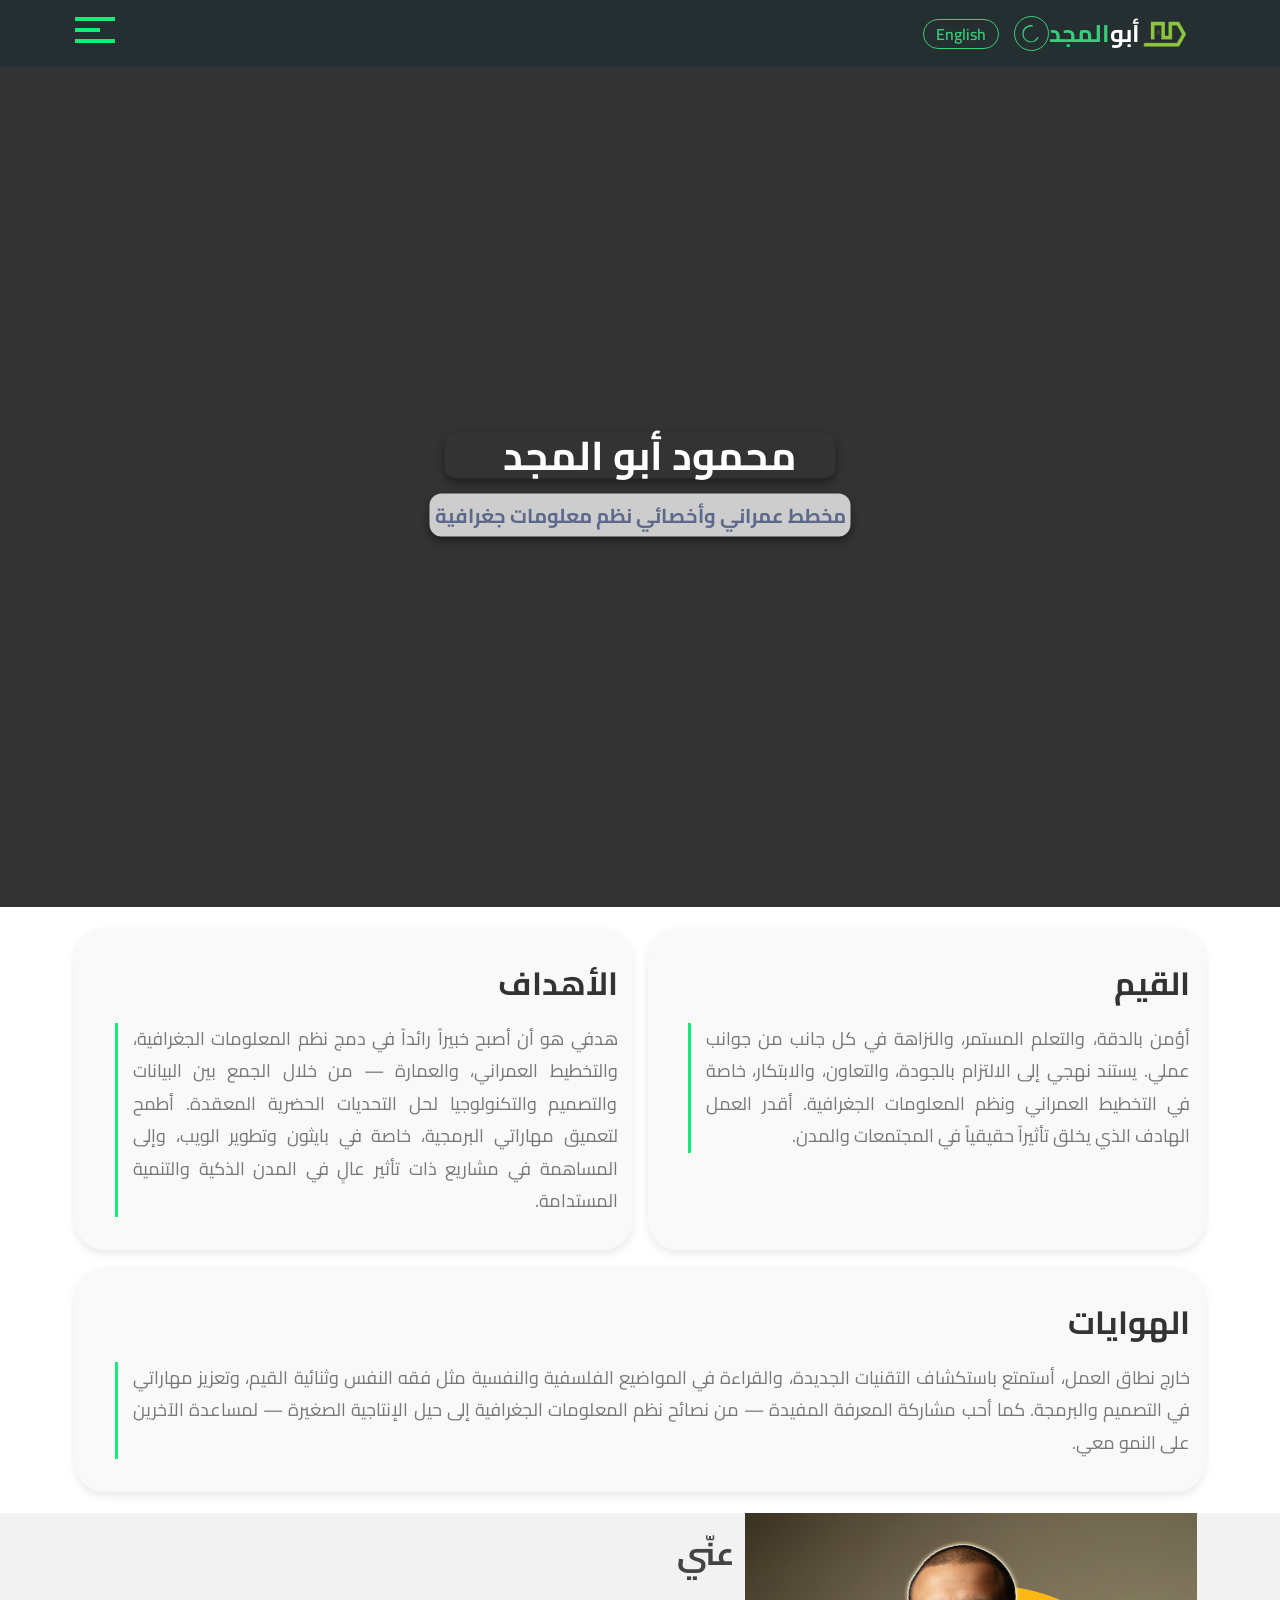
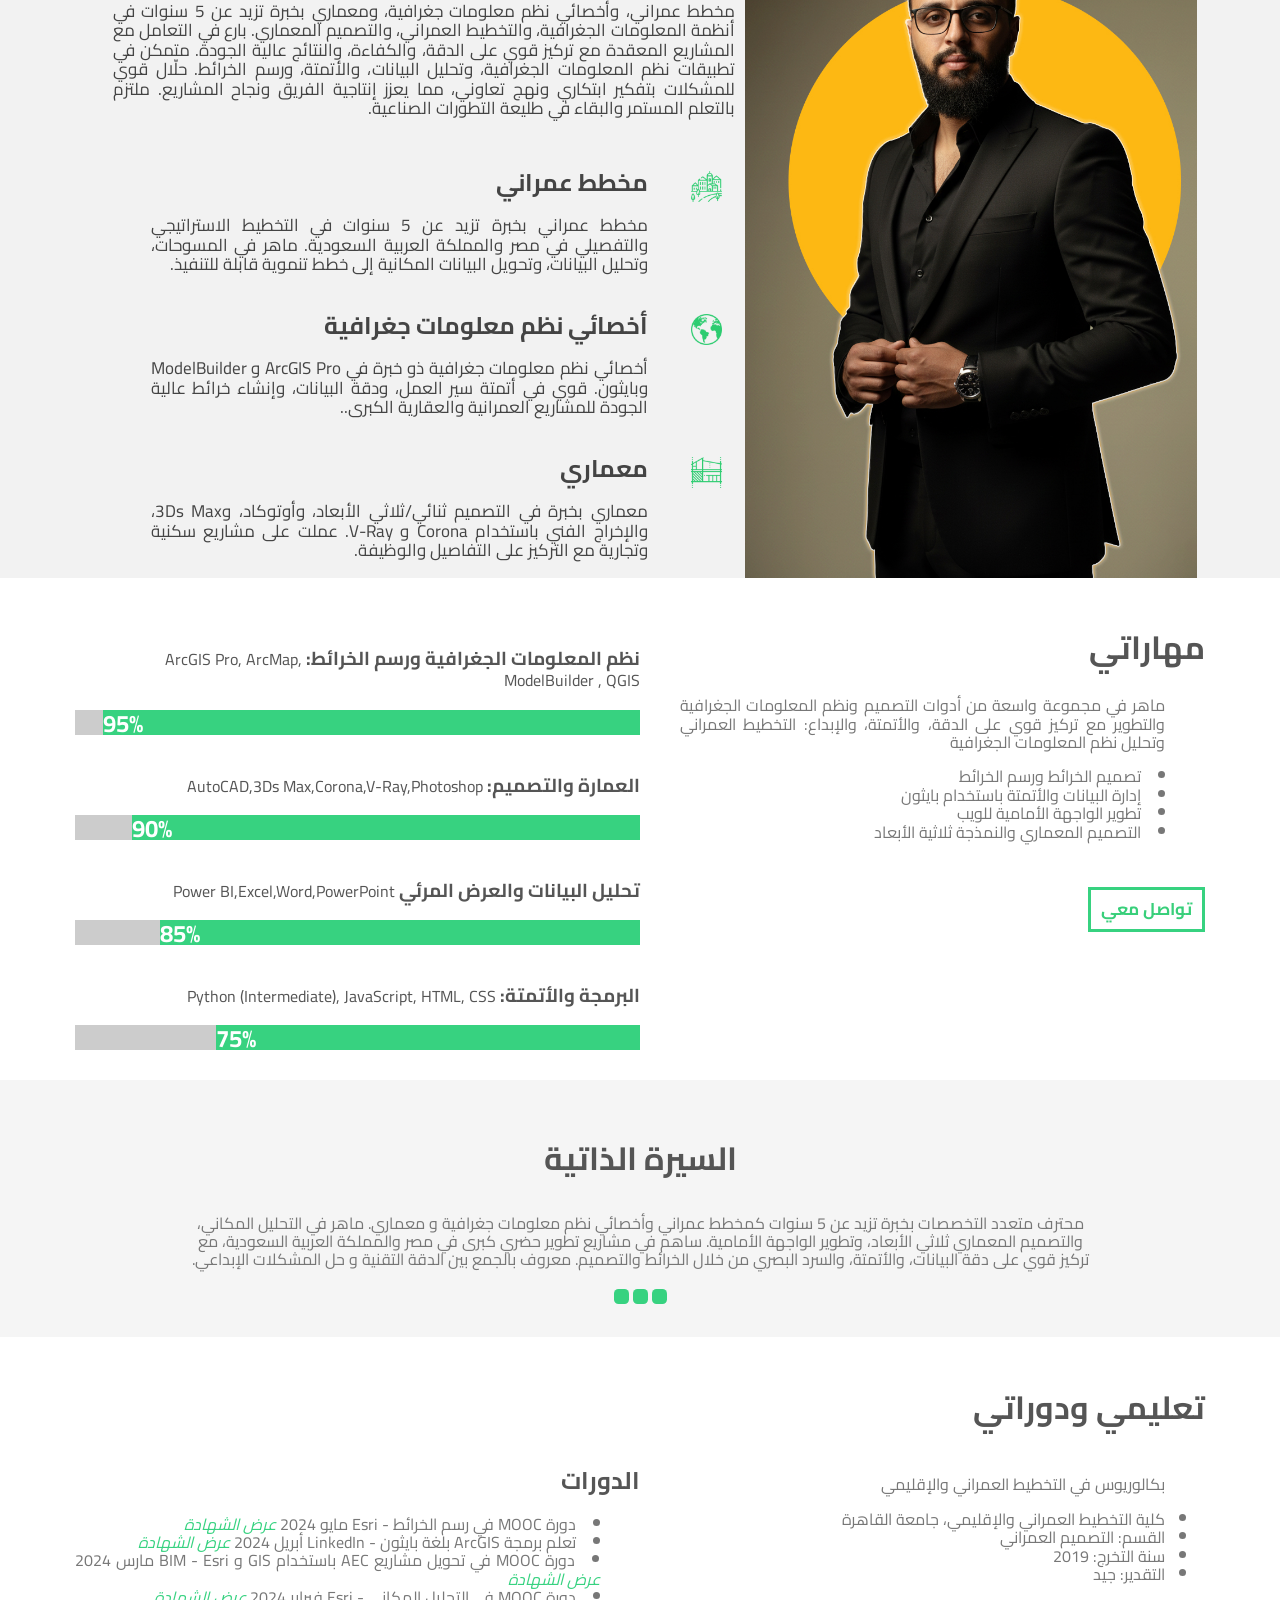
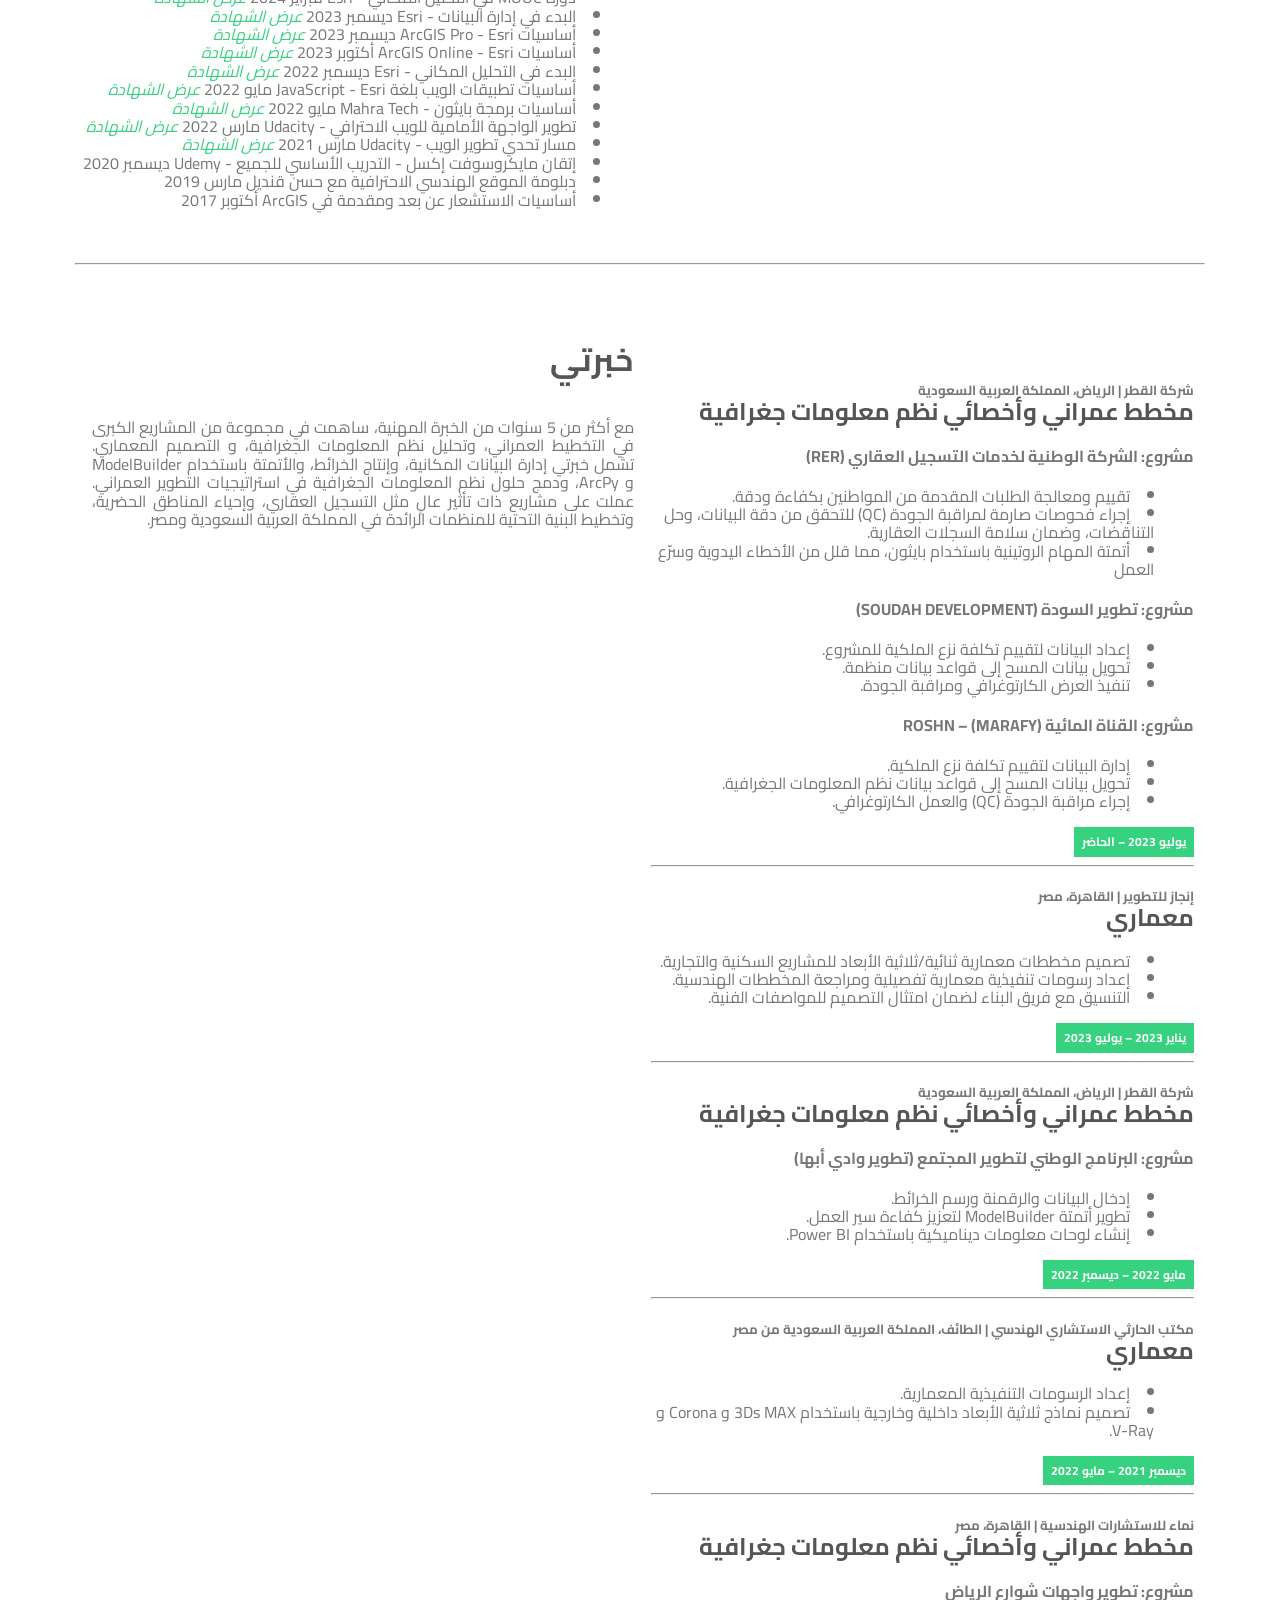
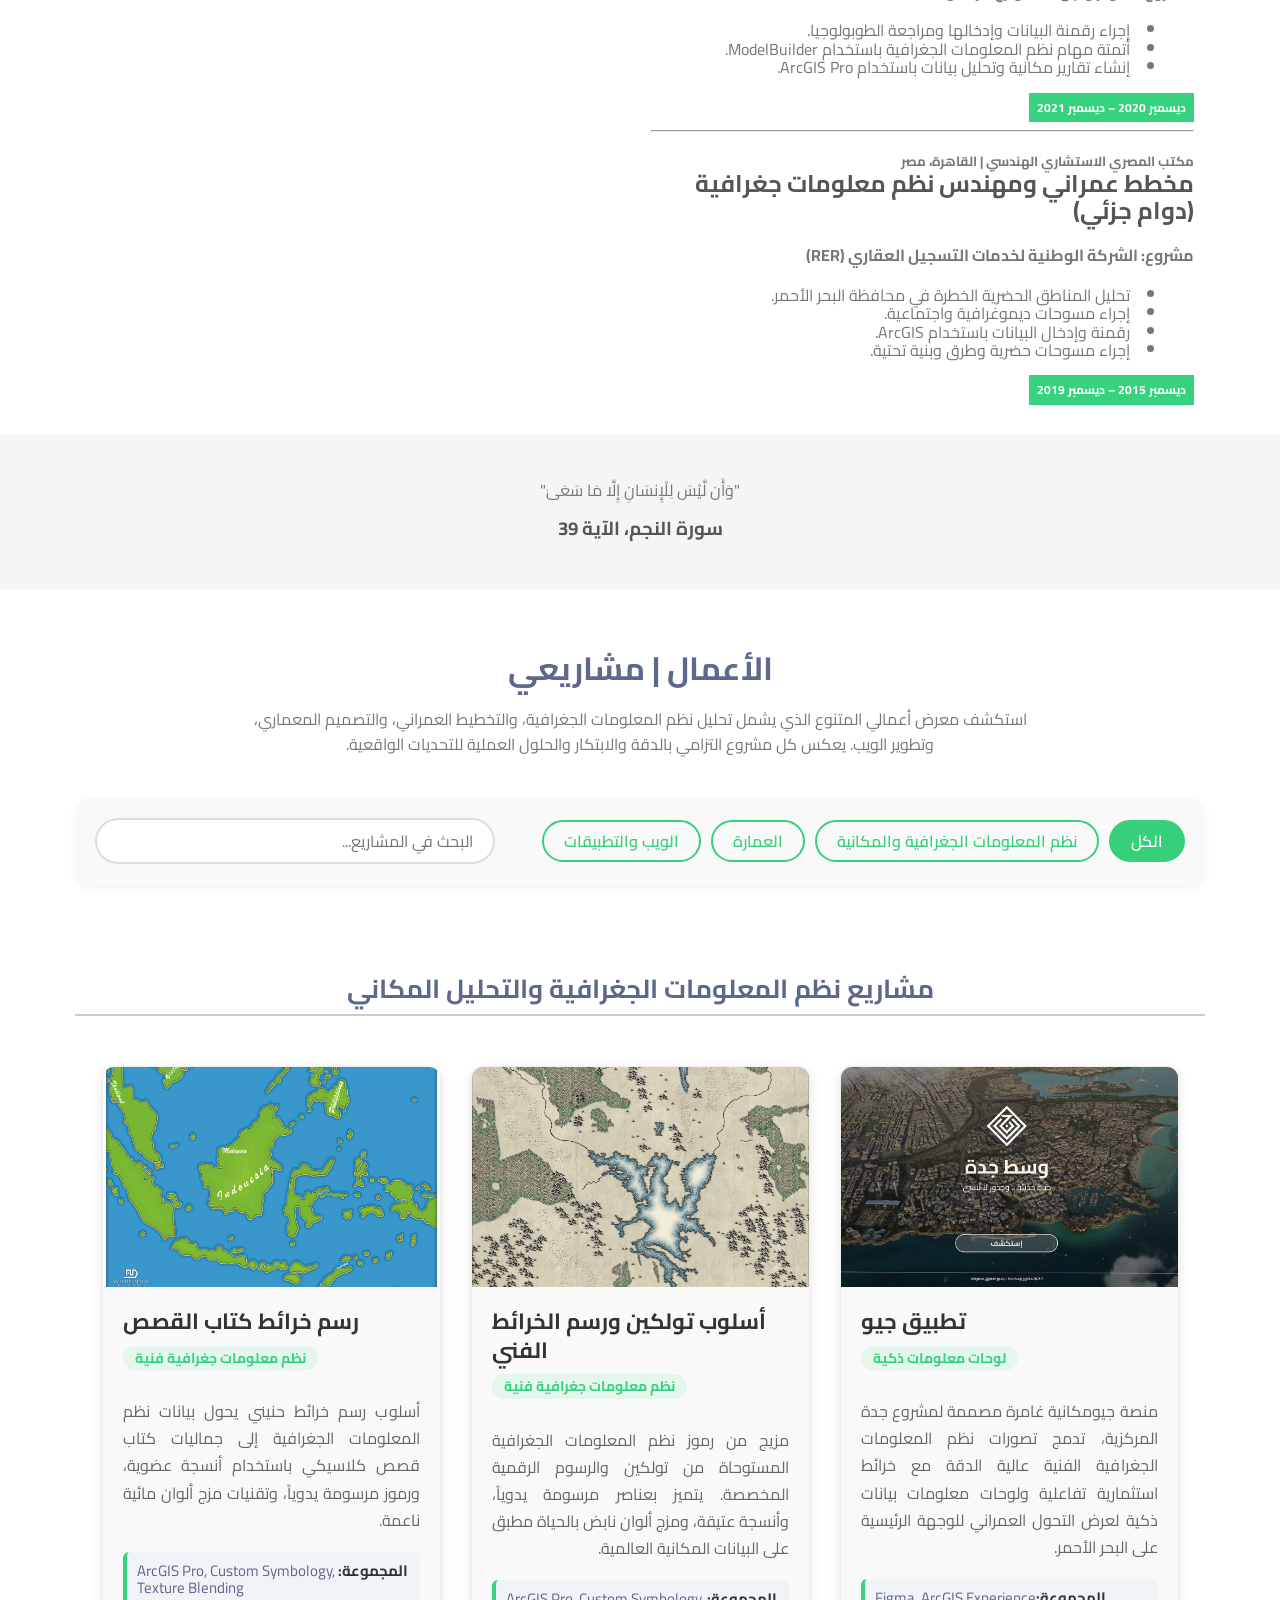
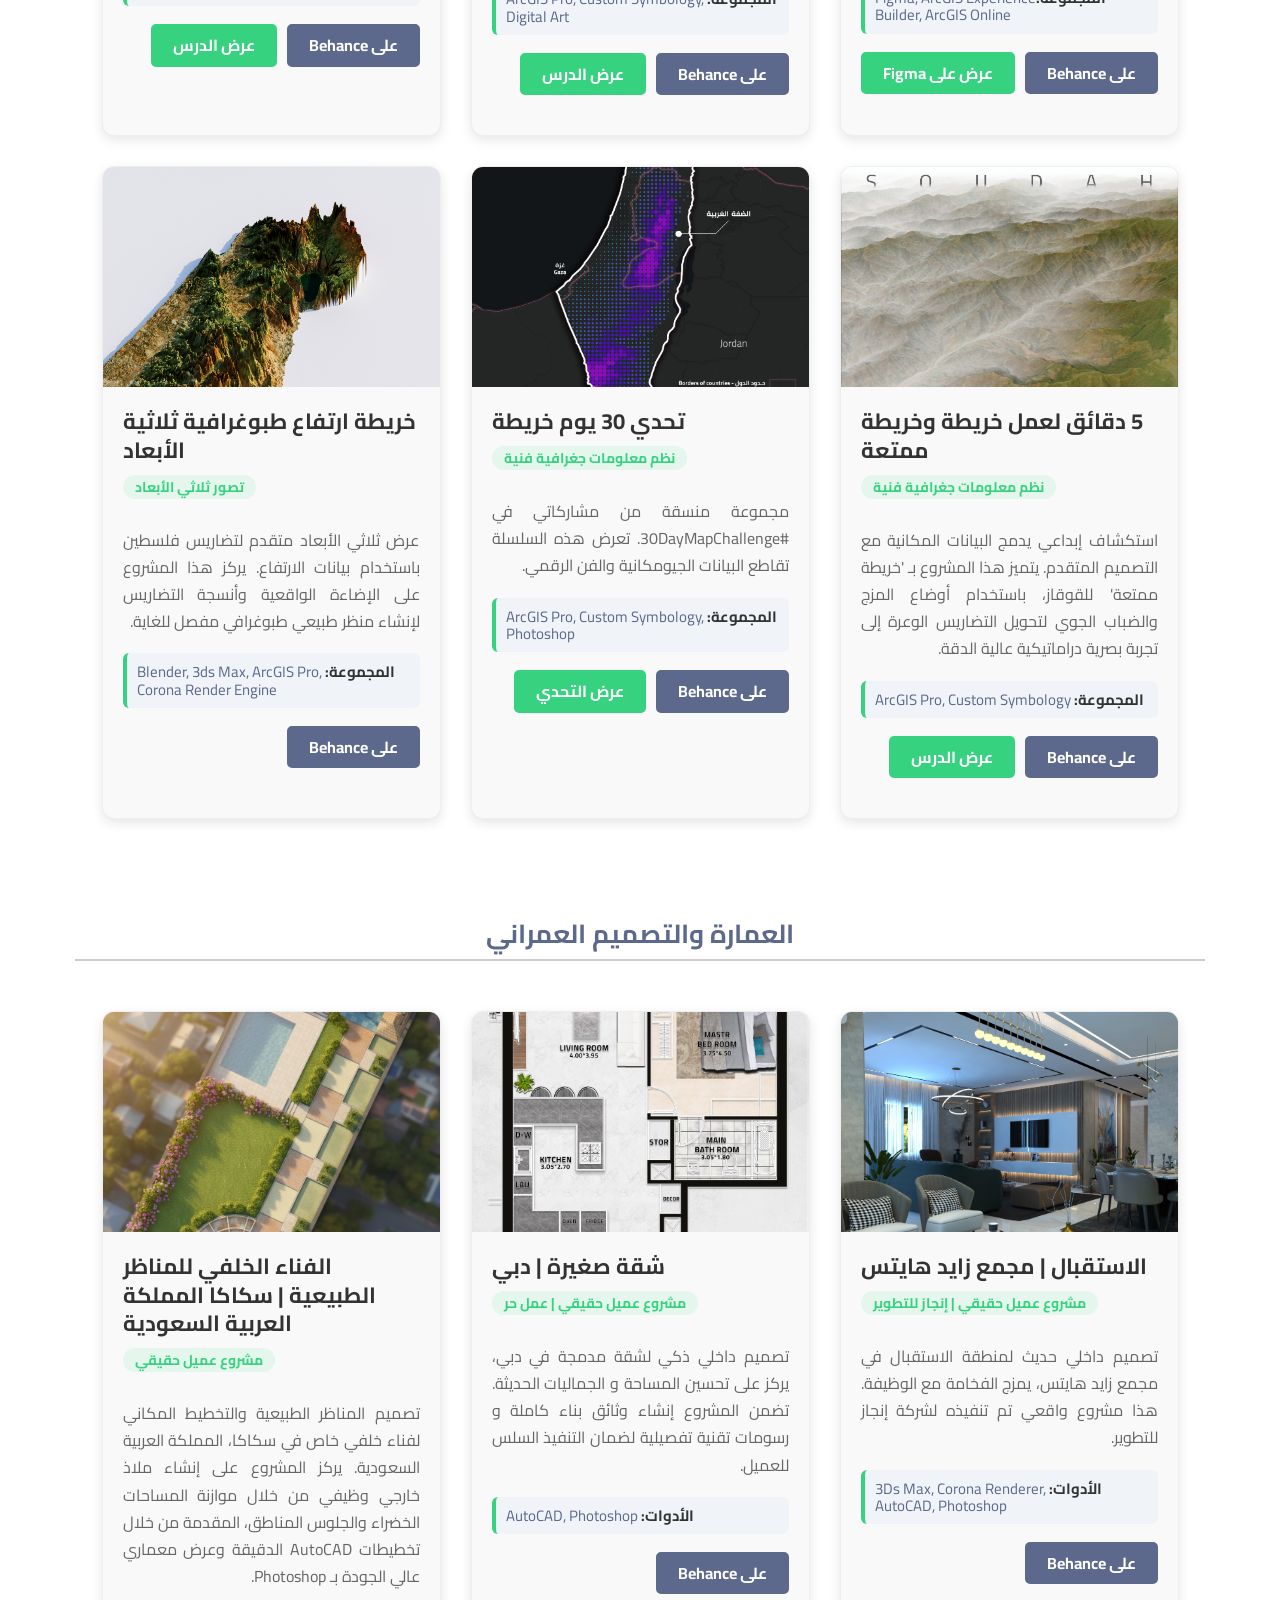
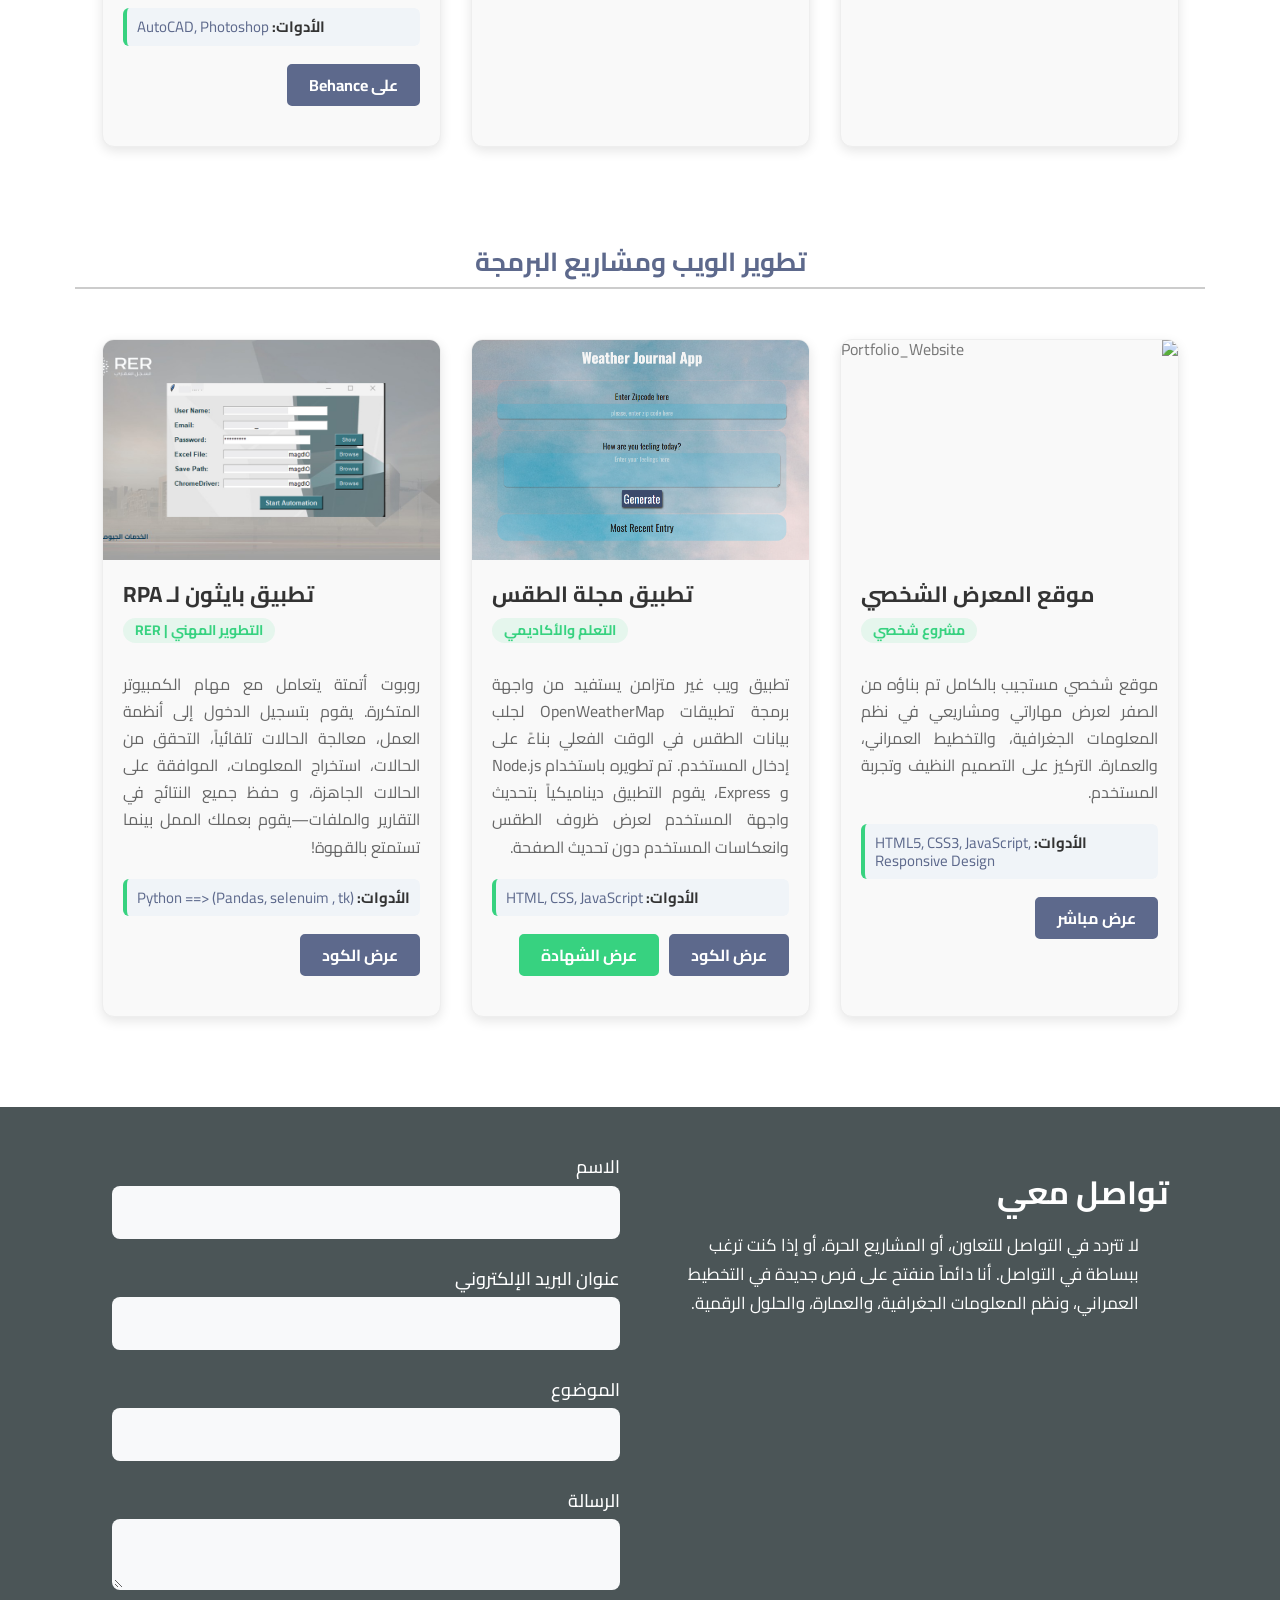
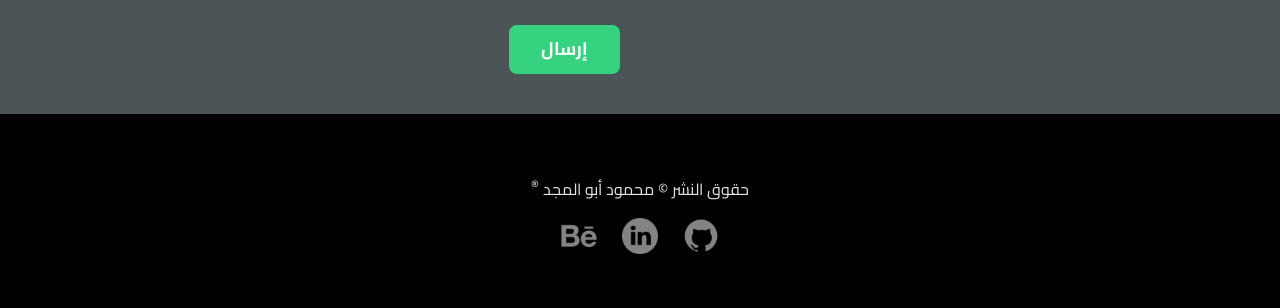
==== index-ar.html @ 10f9064d "update Portfolio" ====
<!DOCTYPE html>
<html lang="ar" dir="rtl">

<head>
    <meta charset="UTF-8">
    <meta name="viewport" content="width=device-width, initial-scale=1.0">
    <title>محمود أبو المجد | مخطط عمراني وأخصائي نظم معلومات جغرافية</title>
    <meta name="description"
        content="معرض أعمال شخصي لمخطط عمراني وأخصائي نظم معلومات جغرافية ومعماري، متخصص في الأتمتة والتحليل المكاني.">

    <link rel="stylesheet" href="css/normlize.css">
    <link rel="stylesheet" href="css/style.css">
    <link rel="stylesheet" href="css/responsive.css">
    <link rel="stylesheet" href="css/dark-mode.css">
    <link rel="preconnect" href="https://fonts.gstatic.com">
    <link href="https://fonts.googleapis.com/css2?family=Work+Sans:wght@200;300;400;500;600;700;800;900&display=swap"
        rel="stylesheet">
    <link rel="preconnect" href="https://fonts.googleapis.com">
    <link rel="preconnect" href="https://fonts.gstatic.com" crossorigin>
    <link href="https://fonts.googleapis.com/css2?family=Cairo:wght@200..1000&display=swap" rel="stylesheet">
    <meta property="og:type" content="website">
    <meta property="og:title" content="محمود أبو المجد | معرض أعمال GIS والتخطيط العمراني">
    <meta property="og:url" content="https://aboelmagd1.github.io/Personal-Website/">
    <meta property="og:description"
        content="استكشف معرض أعمال محمود أبو المجد في نظم المعلومات الجغرافية، التخطيط العمراني، والتصميم المعماري.">
    <meta property="og:image" content="https://lh3.googleusercontent.com/d/1JpFZgikKmfVuJiFbmFKC_5ySjVj7Y8e1">
    <meta property="twitter:card" content="summary_large_image">
    <meta property="twitter:image" content="https://lh3.googleusercontent.com/d/1qvQR4ukomlu9GnrbdYnbmPL4as1jDrlH">
    <link rel="icon" href="img/LODO01.ico" type="image/x-icon">

</head>

<body>
    <nav class="header">
        <div class="nav">
            <div class="container">
                <div class="first">
                    <img src="img/LODO01.png" alt="aboelmagd" loading="lazy">
                    <h2>أبو<span>المجد</span></h2>
                </div>
                <div class="secand">
                    <div class="icon">
                        <span></span>
                        <span></span>
                        <span></span>
                    </div>
                    <ul>
                        <li class="act"> <a class="act" href="#">الرئيسية</a> </li>
                        <li><a href="#about1">عنّي </a></li>
                        <li><a href="#skills1">المهارات</a></li>
                        <li><a href="#Education1">التعليم</a></li>
                        <li><a href="#portfolio1">الأعمال</a></li>
                        <li><a href="#contact-me1">تواصل معي</a></li>
                    </ul>


                </div>


            </div>

        </div>


        <div class="slider">
            <div class="container">
                <div class="slider-intro">
                    <div class="wight01">
                        <div>
                            <p>محمود أبو المجد</p>
                        </div>
                    </div>


                    <div class="wight">
                        <h1>مخطط عمراني وأخصائي نظم معلومات جغرافية</h1>
                    </div>

                </div>

            </div>
        </div>




    </nav>
    <div class="feature">
        <div class="container">
            <div class="values feat reveal">
                <h1>القيم</h1>
                <p>أؤمن بالدقة، والتعلم المستمر، والنزاهة في كل
                    جانب من جوانب عملي. يستند نهجي إلى الالتزام بالجودة، والتعاون،
                    والابتكار، خاصة في التخطيط العمراني ونظم المعلومات الجغرافية. أقدر العمل الهادف الذي يخلق
                    تأثيراً حقيقياً في المجتمعات والمدن.</p>
            </div>
            <div class="goals feat reveal">
                <h1>الأهداف</h1>
                <p>هدفي هو أن أصبح خبيراً رائداً في دمج نظم المعلومات الجغرافية، والتخطيط العمراني،
                    والعمارة — من خلال الجمع بين البيانات والتصميم والتكنولوجيا لحل التحديات الحضرية
                    المعقدة. أطمح لتعميق مهاراتي البرمجية، خاصة في بايثون وتطوير الويب، وإلى
                    المساهمة في مشاريع ذات تأثير عالٍ في المدن الذكية والتنمية المستدامة.</p>
            </div>
            <div class="hobbies feat reveal">
                <h1>الهوايات</h1>
                <p>خارج نطاق العمل، أستمتع باستكشاف التقنيات الجديدة، والقراءة في المواضيع الفلسفية
                    والنفسية مثل فقه النفس وثنائية القيم، وتعزيز مهاراتي
                    في التصميم والبرمجة. كما أحب مشاركة المعرفة المفيدة — من نصائح نظم المعلومات الجغرافية إلى حيل
                    الإنتاجية الصغيرة — لمساعدة الآخرين على النمو معي.</p>
            </div>
        </div>
    </div>



    </div>
    <div class="about" id="about1">
        <div class="container">
            <div class="my-img">
                <div class="imgscenter">

                </div>
            </div>
            <div class="info reveal">
                <div class="about-frist">

                    <h1>عنّي</h1>
                    <p>مخطط عمراني، وأخصائي نظم معلومات جغرافية، ومعماري بخبرة
                        تزيد عن 5 سنوات في أنظمة المعلومات
                        الجغرافية، والتخطيط العمراني، والتصميم المعماري. بارع
                        في التعامل مع المشاريع المعقدة مع تركيز قوي على الدقة،
                        والكفاءة، والنتائج عالية الجودة. متمكن في تطبيقات نظم المعلومات الجغرافية، وتحليل البيانات،
                        والأتمتة،
                        ورسم الخرائط. حلّال قوي للمشكلات بتفكير ابتكاري ونهج تعاوني،
                        مما يعزز إنتاجية الفريق ونجاح المشاريع. ملتزم بالتعلم المستمر والبقاء في
                        طليعة التطورات الصناعية.</p>
                </div>
                <div class="about-secand">
                    <div class="web">
                        <div class="img">
                            <img src="img/urban.png" alt="test" loading="lazy">
                        </div>
                        <div class="text">
                            <h2>مخطط عمراني</h2>
                            <p>مخطط عمراني بخبرة تزيد عن 5 سنوات في التخطيط الاستراتيجي والتفصيلي في مصر والمملكة
                                العربية السعودية. ماهر في المسوحات، وتحليل البيانات، وتحويل البيانات المكانية إلى
                                خطط تنموية قابلة للتنفيذ. </p>
                        </div>
                    </div>

                    <div class="graghic">
                        <div class="img">
                            <img src="img/web.png" alt="test" loading="lazy">
                        </div>
                        <div class="text">
                            <h2>أخصائي نظم معلومات جغرافية</h2>
                            <p>أخصائي نظم معلومات جغرافية ذو خبرة في ArcGIS Pro و ModelBuilder وبايثون. قوي في أتمتة
                                سير العمل، ودقة البيانات، وإنشاء خرائط عالية الجودة للمشاريع العمرانية والعقارية
                                الكبرى.. </p>
                        </div>
                    </div>

                    <div class="Architect">
                        <div class="img">
                            <img src="img/Arch.png" alt="test" loading="lazy">
                        </div>
                        <div class="text">
                            <h2>معماري</h2>
                            <p>معماري بخبرة في التصميم ثنائي/ثلاثي الأبعاد، وأوتوكاد، و3Ds Max، والإخراج الفني باستخدام
                                Corona و
                                V-Ray. عملت على مشاريع سكنية وتجارية مع التركيز على التفاصيل
                                والوظيفة.</p>
                        </div>
                    </div>
                </div>


            </div>

        </div>

    </div>



    <div class="my-skills" id="skills1">
        <div class="container">
            <div class="my-skills-first reveal">
                <h1>مهاراتي</h1>
                <p>ماهر في مجموعة واسعة من أدوات التصميم ونظم المعلومات الجغرافية والتطوير مع تركيز قوي على الدقة،
                    والأتمتة، والإبداع:
                    التخطيط العمراني وتحليل نظم المعلومات الجغرافية
                </p>
                <ul>
                    <li>
                        تصميم الخرائط ورسم الخرائط
                    </li>
                    <li>
                        إدارة البيانات والأتمتة باستخدام بايثون
                    </li>
                    <li>
                        تطوير الواجهة الأمامية للويب
                    </li>

                    <li>
                        التصميم المعماري والنمذجة ثلاثية الأبعاد
                    </li>



                </ul>
                <button><a href="#contact-me1">تواصل معي</a> </button>
            </div>
            <div class="my-skills-secand reveal">
                <h3>نظم المعلومات الجغرافية ورسم الخرائط:
                    <span class="smallfont">
                        ArcGIS Pro, ArcMap, ModelBuilder , QGIS
                    </span>
                </h3>
                <div class="ArcGIS"><span><span>95&#37;&nbsp;</span></span> </div>
                <h3>العمارة والتصميم:
                    <span class="smallfont">
                        AutoCAD,3Ds Max,Corona,V-Ray,Photoshop
                    </span>
                </h3>
                <div class="Architectural"><span><span>90&#37;&nbsp;</span></span></div>
                <h3>تحليل البيانات والعرض المرئي
                    <span class="smallfont">
                        Power BI,Excel,Word,PowerPoint
                    </span>


                </h3>
                <div class="Visualization"><span><span>85&#37;&nbsp;</span></span></div>
                <h3>البرمجة والأتمتة:
                    <span class="smallfont">
                        Python (Intermediate), JavaScript, HTML, CSS
                    </span>
                </h3>
                <div class="Programming"><span><span>75&#37;&nbsp;</span></span></div>
            </div>

        </div>

    </div>

    <div class="resume">
        <div class="container">

            <h1>السيرة الذاتية</h1>
            <p>محترف متعدد التخصصات بخبرة تزيد عن 5 سنوات كمخطط عمراني وأخصائي نظم معلومات جغرافية و
                معماري. ماهر في التحليل المكاني، والتصميم المعماري ثلاثي الأبعاد، وتطوير الواجهة الأمامية. ساهم
                في مشاريع تطوير حضري كبرى في مصر والمملكة العربية السعودية، مع تركيز قوي على دقة البيانات،
                والأتمتة، والسرد البصري من خلال الخرائط والتصميم. معروف بالجمع بين الدقة التقنية و
                حل المشكلات الإبداعي. </p>
            <div class="bol">
                <span></span>
                <span></span>
                <span></span>
            </div>



        </div>

    </div>

    <div class="educ" id="Education1">
        <div class="container">
            <div class="educ-first reveal">
                <h1>تعليمي ودوراتي</h1>
                <p>بكالوريوس في التخطيط العمراني والإقليمي


                <ul>
                    <li>

                        كلية التخطيط العمراني والإقليمي، جامعة القاهرة
                    </li>
                    <li>
                        القسم: التصميم العمراني

                    </li>

                    <li>

                        سنة التخرج: 2019
                    </li>
                    <li>

                        التقدير: جيد
                    </li>
                </ul>

                </p>

            </div>
            <div class="educ-secand reveal">
                <h2>الدورات</h2>
                <ul>
                    <li>
                        دورة MOOC في رسم الخرائط - Esri مايو 2024
                        <a href="https://www.esri.com/training/TrainingRecord/Certificate/aboelmagd1/651dc746baede864cefd04ac/-180"
                            target="_blank">عرض الشهادة</a>
                    </li>
                    <li>
                        تعلم برمجة ArcGIS بلغة بايثون - LinkedIn أبريل 2024
                        <a href="https://www.linkedin.com/learning/certificates/d6dd7065e2a1f539f6beb340c1e3e7b01b62a5194b65734739d4e1e21cf4cadd?lipi=urn%3Ali%3Apage%3Ad_flagship3_profile_view_base_certifications_details%3B0thyggDQTn6hZ2mOPWbK1Q%3D%3D"
                            target="_blank">عرض الشهادة</a>
                    </li>
                    <li>
                        دورة MOOC في تحويل مشاريع AEC باستخدام GIS و BIM - Esri مارس 2024
                        <a href="https://www.esri.com/training/TrainingRecord/Certificate/aboelmagd1/65743e9f1fc0186eb0b72a01/-180"
                            target="_blank">عرض الشهادة</a>
                    </li>
                    <li>
                        دورة MOOC في التحليل المكاني - Esri فبراير 2024
                        <a href="https://www.esri.com/training/TrainingRecord/Certificate/aboelmagd1/656e2079c36d0005eedf915b/-180"
                            target="_blank">عرض الشهادة</a>
                    </li>
                    <li>
                        البدء في إدارة البيانات - Esri ديسمبر 2023
                        <a href="https://www.esri.com/training/TrainingRecord/Certificate/aboelmagd1/63939193f2cf13356526b2c6/-180"
                            target="_blank">عرض الشهادة</a>
                    </li>


                    <li>
                        أساسيات ArcGIS Pro - Esri ديسمبر 2023
                        <a href="https://www.esri.com/training/TrainingRecord/Certificate/aboelmagd1/6574bdcab423aa491cb7721a/-180"
                            target="_blank">عرض الشهادة</a>
                    </li>
                    <li>
                        أساسيات ArcGIS Online - Esri أكتوبر 2023
                        <a href="https://www.esri.com/training/TrainingRecord/Certificate/aboelmagd1/6393925cf2cf13356526bc86/-180"
                            target="_blank">عرض الشهادة</a>
                    </li>
                    <li>
                        البدء في التحليل المكاني - Esri ديسمبر 2022
                        <a href="https://www.esri.com/training/TrainingRecord/Certificate/aboelmagd1/6393925cf2cf13356526bc86/-180"
                            target="_blank">عرض الشهادة</a>
                    </li>


                    <li>
                        أساسيات تطبيقات الويب بلغة JavaScript - Esri مايو 2022
                        <a href="https://www.esri.com/training/TrainingRecord/Certificate/aboelmagd1/627f9e1efa91282cb187c84a/-180"
                            target="_blank">عرض الشهادة</a>
                    </li>
                    <li>
                        أساسيات برمجة بايثون - Mahra Tech مايو 2022
                        <a href="https://maharatech.gov.eg/mod/customcert/view.php?id=1737&downloadown=1"
                            target="_blank">عرض الشهادة</a>
                    </li>
                    <li>
                        تطوير الواجهة الأمامية للويب الاحترافي - Udacity مارس 2022
                        <a href="https://www.udacity.com/certificate/7J2RR2AH" target="_blank">عرض الشهادة</a>
                    </li>
                    <li>
                        مسار تحدي تطوير الويب - Udacity مارس 2021
                        <a href="https://s3-us-west-2.amazonaws.com/udacity-printer/production/certificates/588458cc-279a-44a2-a67f-3b5403b124c1.pdf"
                            target="_blank">عرض الشهادة</a>
                    </li>
                    <li>
                        إتقان مايكروسوفت إكسل - التدريب الأساسي للجميع - Udemy ديسمبر 2020
                    </li>


                    <li>
                        دبلومة الموقع الهندسي الاحترافية مع حسن قنديل مارس 2019
                    </li>
                    <li>
                        أساسيات الاستشعار عن بعد ومقدمة في ArcGIS أكتوبر 2017
                    </li>

                </ul>
            </div>

        </div>

    </div>

    <div class="line">
        <div class="container">
            <hr>
        </div>
    </div>
    <div class="exp">
        <div class="container">
            <div class="exp-first reveal">
                <h1>خبرتي</h1>
                <p>مع أكثر من 5 سنوات من الخبرة المهنية،
                    ساهمت في مجموعة من المشاريع الكبرى في التخطيط العمراني، وتحليل نظم المعلومات الجغرافية، و
                    التصميم المعماري.
                    تشمل خبرتي إدارة البيانات المكانية، وإنتاج الخرائط، والأتمتة باستخدام ModelBuilder و
                    ArcPy،
                    ودمج حلول نظم المعلومات الجغرافية في استراتيجيات التطوير العمراني. عملت على مشاريع ذات تأثير عالٍ
                    مثل التسجيل العقاري، وإحياء المناطق الحضرية، وتخطيط البنية التحتية للمنظمات الرائدة في المملكة
                    العربية السعودية ومصر. </p>
            </div>
            <div class="exp-secand reveal">
                <h5>شركة القطر | الرياض، المملكة العربية السعودية</h5>
                <h2>مخطط عمراني وأخصائي نظم معلومات جغرافية</h2>
                <h4>مشروع: الشركة الوطنية لخدمات التسجيل العقاري (RER) </h4>
                <ul>
                    <li>
                        تقييم ومعالجة الطلبات المقدمة من المواطنين بكفاءة ودقة.
                    </li>
                    <li>
                        إجراء فحوصات صارمة لمراقبة الجودة (QC) للتحقق من دقة البيانات، وحل التناقضات،
                        وضمان سلامة السجلات العقارية.
                    </li>
                    <li>
                        أتمتة المهام الروتينية باستخدام بايثون، مما قلل من الأخطاء اليدوية وسرّع العمل
                    </li>
                </ul>

                <h4>مشروع: تطوير السودة (SOUDAH DEVELOPMENT) </h4>
                <ul>
                    <li>
                        إعداد البيانات لتقييم تكلفة نزع الملكية للمشروع.
                    </li>
                    <li>
                        تحويل بيانات المسح إلى قواعد بيانات منظمة.
                    </li>
                    <li>
                        تنفيذ العرض الكارتوغرافي ومراقبة الجودة.
                    </li>
                </ul>
                <h4>مشروع: القناة المائية (MARAFY) – ROSHN </h4>
                <ul>
                    <li>
                        إدارة البيانات لتقييم تكلفة نزع الملكية.
                    </li>
                    <li>
                        تحويل بيانات المسح إلى قواعد بيانات نظم المعلومات الجغرافية.
                    </li>
                    <li>
                        إجراء مراقبة الجودة (QC) والعمل الكارتوغرافي.
                    </li>
                </ul>
                <button>يوليو 2023 – الحاضر</button>


                <hr>
                <h5>إنجاز للتطوير | القاهرة، مصر</h5>
                <h2>معماري</h2>
                <ul>
                    <li>
                        تصميم مخططات معمارية ثنائية/ثلاثية الأبعاد للمشاريع السكنية والتجارية.
                    </li>
                    <li>
                        إعداد رسومات تنفيذية معمارية تفصيلية ومراجعة المخططات الهندسية.
                    </li>
                    <li>
                        التنسيق مع فريق البناء لضمان امتثال التصميم للمواصفات الفنية.
                    </li>
                </ul>

                <button>يناير 2023 – يوليو 2023</button>
                <hr>

                <h5>شركة القطر | الرياض، المملكة العربية السعودية</h5>
                <h2>مخطط عمراني وأخصائي نظم معلومات جغرافية</h2>
                <h4>مشروع: البرنامج الوطني لتطوير المجتمع (تطوير وادي أبها) </h4>
                <ul>
                    <li>
                        إدخال البيانات والرقمنة ورسم الخرائط.
                    </li>
                    <li>

                        تطوير أتمتة ModelBuilder لتعزيز كفاءة سير العمل.
                    </li>
                    <li>
                        إنشاء لوحات معلومات ديناميكية باستخدام Power BI.
                    </li>
                </ul>

                <button>مايو 2022 – ديسمبر 2022</button>
                <hr>

                <h5>مكتب الحارثي الاستشاري الهندسي | الطائف، المملكة العربية السعودية من مصر</h5>
                <h2>معماري</h2>
                <ul>
                    <li>
                        إعداد الرسومات التنفيذية المعمارية.
                    </li>
                    <li>
                        تصميم نماذج ثلاثية الأبعاد داخلية وخارجية باستخدام 3Ds MAX و Corona و V-Ray.
                    </li>
                </ul>
                <button>ديسمبر 2021 – مايو 2022</button>
                <hr>

                <h5>نماء للاستشارات الهندسية | القاهرة، مصر</h5>
                <h2>مخطط عمراني وأخصائي نظم معلومات جغرافية</h2>
                <h4>مشروع: تطوير واجهات شوارع الرياض </h4>
                <ul>
                    <li>
                        إجراء رقمنة البيانات وإدخالها ومراجعة الطوبولوجيا.
                    </li>
                    <li>
                        أتمتة مهام نظم المعلومات الجغرافية باستخدام ModelBuilder.
                    </li>
                    <li>
                        إنشاء تقارير مكانية وتحليل بيانات باستخدام ArcGIS Pro.
                    </li>
                </ul>
                <button>ديسمبر 2020 – ديسمبر 2021</button>
                <hr>

                <h5>مكتب المصري الاستشاري الهندسي | القاهرة، مصر</h5>
                <h2>مخطط عمراني ومهندس نظم معلومات جغرافية (دوام جزئي)</h2>
                <h4>مشروع: الشركة الوطنية لخدمات التسجيل العقاري (RER) </h4>
                <ul>
                    <li>
                        تحليل المناطق الحضرية الخطرة في محافظة البحر الأحمر.
                    </li>
                    <li>
                        إجراء مسوحات ديموغرافية واجتماعية.
                    </li>
                    <li>
                        رقمنة وإدخال البيانات باستخدام ArcGIS.
                    </li>
                    <li>
                        إجراء مسوحات حضرية وطرق وبنية تحتية.
                    </li>
                </ul>

                <button>ديسمبر 2015 – ديسمبر 2019</button>
            </div>

        </div>

    </div>

    <div class="comment">
        <div class="container">


            <p>"وَأَن لَّيْسَ لِلْإِنسَانِ إِلَّا مَا سَعَىٰ"
            </p>
            <h3>سورة النجم، الآية 39</h3>
        </div>

    </div>

    <div class="port" id="portfolio1">
        <div class="container">
            <h1>الأعمال | مشاريعي</h1>
            <p>
                استكشف معرض أعمالي المتنوع الذي يشمل تحليل نظم المعلومات الجغرافية، والتخطيط العمراني، والتصميم
                المعماري، وتطوير
                الويب.
                يعكس كل مشروع التزامي بالدقة والابتكار والحلول العملية للتحديات الواقعية.
            </p>

            <div class="portfolio-controls">
                <div class="portfolio-filters">
                    <button class="filter-btn active" data-filter="all">الكل</button>
                    <button class="filter-btn" data-filter="gis">نظم المعلومات الجغرافية والمكانية</button>
                    <button class="filter-btn" data-filter="arch">العمارة</button>
                    <button class="filter-btn" data-filter="web">الويب والتطبيقات</button>
                </div>
                <div class="portfolio-search">
                    <input type="text" id="projectSearch" placeholder="البحث في المشاريع...">
                </div>
            </div>

            <h2 class="category-title">مشاريع نظم المعلومات الجغرافية والتحليل المكاني</h2>
            <div class="port-grid">
                <div class="project-card" data-category="gis">
                    <img src="img/porto/Geoapp.jpg" alt="Geo_App" loading="lazy">
                    <div class="card-details">
                        <h3>تطبيق جيو</h3>
                        <span class="project-status">لوحات معلومات ذكية</span>
                        <p>منصة جيومكانية غامرة مصممة لمشروع جدة المركزية، تدمج
                            تصورات نظم المعلومات الجغرافية الفنية عالية الدقة مع خرائط استثمارية تفاعلية ولوحات معلومات
                            بيانات ذكية
                            لعرض التحول العمراني للوجهة الرئيسية على البحر الأحمر.</p>
                        <div class="tools-used"><strong>المجموعة:</strong>Figma, ArcGIS Experience Builder, ArcGIS
                            Online
                        </div>
                        <div class="project-links">
                            <a href="https://www.behance.net/gallery/240662031/Geo-App" class="project-link secondary"
                                target="_blank">على Behance</a>
                            <a href="https://www.figma.com/design/KrF1KD2eEVPZfj11l6WZVD/Geo-app?node-id=0-1&t=C7Aj1Ao62DKMOtJ0-1"
                                class="project-link" target="_blank">عرض على Figma</a>
                        </div>
                    </div>
                </div>

                <div class="project-card" data-category="gis">
                    <img src="img/porto/Tolkien.jpg" alt="Tolkien Style Maps in a GIS" loading="lazy">
                    <div class="card-details">
                        <h3>أسلوب تولكين ورسم الخرائط الفني</h3>
                        <span class="project-status">نظم معلومات جغرافية فنية</span>
                        <p>مزيج من رموز نظم المعلومات الجغرافية المستوحاة من تولكين والرسوم الرقمية المخصصة. يتميز
                            بعناصر مرسومة يدوياً، وأنسجة عتيقة، ومزج ألوان نابض بالحياة مطبق على البيانات المكانية
                            العالمية.
                        </p>
                        <div class="tools-used"><strong>المجموعة:</strong> ArcGIS Pro, Custom Symbology, Digital Art
                        </div>
                        <div class="project-links">
                            <a href="https://www.behance.net/gallery/240581163/Tolkien-Style-Artistic-Cartography"
                                class="project-link secondary" target="_blank">على Behance</a>
                            <a href="https://www.youtube.com/watch?v=sy3Rerl05yg" class="project-link"
                                target="_blank">عرض الدرس</a>
                        </div>
                    </div>
                </div>

                <div class="project-card" data-category="gis">
                    <img src="img/porto/Storybook.jpg" alt="Storybook Cartography" loading="lazy">
                    <div class="card-details">
                        <h3>رسم خرائط كتاب القصص</h3>
                        <span class="project-status">نظم معلومات جغرافية فنية</span>
                        <p>أسلوب رسم خرائط حنيني يحول بيانات نظم المعلومات الجغرافية إلى جماليات كتاب قصص كلاسيكي
                            باستخدام
                            أنسجة عضوية، ورموز مرسومة يدوياً، وتقنيات مزج ألوان مائية ناعمة.</p>
                        <div class="tools-used"><strong>المجموعة:</strong> ArcGIS Pro, Custom Symbology, Texture
                            Blending
                        </div>
                        <div class="project-links">
                            <a href="https://www.behance.net/gallery/190071769/Storybook-Cartography"
                                class="project-link secondary" target="_blank">على Behance</a>
                            <a href="https://www.youtube.com/watch?v=iQCzciQ1D0g" class="project-link"
                                target="_blank">عرض الدرس</a>
                        </div>
                    </div>
                </div>


                <div class="project-card" data-category="gis">
                    <img src="img/porto/5 Minutes.jpg" alt="5 Minutes to Make a Map!" loading="lazy">
                    <div class="card-details">
                        <h3>5 دقائق لعمل خريطة وخريطة ممتعة</h3>
                        <span class="project-status">نظم معلومات جغرافية فنية</span>
                        <p>استكشاف إبداعي يدمج البيانات المكانية مع التصميم المتقدم. يتميز هذا المشروع بـ
                            'خريطة ممتعة' للقوقاز، باستخدام أوضاع المزج والضباب الجوي لتحويل التضاريس الوعرة
                            إلى تجربة بصرية دراماتيكية عالية الدقة.</p>
                        <div class="tools-used"><strong>المجموعة:</strong> ArcGIS Pro, Custom Symbology</div>
                        <div class="project-links">
                            <a href="https://www.behance.net/gallery/240632175/5-Minutes-to-Make-a-Map"
                                class="project-link secondary" target="_blank">على Behance</a>
                            <a href="https://www.youtube.com/watch?v=AJ26PcjU7YM" class="project-link"
                                target="_blank">عرض الدرس</a>
                        </div>
                    </div>
                </div>



                <div class="project-card" data-category="gis">
                    <img src="img/porto/30DayMapChallenge.jpg" alt="30DayMapChallenge" loading="lazy">
                    <div class="card-details">
                        <h3>تحدي 30 يوم خريطة</h3>
                        <span class="project-status">نظم معلومات جغرافية فنية</span>
                        <p>مجموعة منسقة من مشاركاتي في #30DayMapChallenge. تعرض هذه السلسلة
                            تقاطع البيانات الجيومكانية والفن الرقمي.</p>
                        <div class="tools-used"><strong>المجموعة:</strong> ArcGIS Pro, Custom Symbology, Photoshop</div>
                        <div class="project-links">
                            <a href="https://www.behance.net/gallery/240633069/30-Day-Map-Challenge"
                                class="project-link secondary" target="_blank">على Behance</a>
                            <a href="https://30daymapchallenge.com/" class="project-link" target="_blank">عرض
                                التحدي</a>
                        </div>
                    </div>
                </div>




                <div class="project-card" data-category="gis">
                    <img src="img/porto/3D.jpg" alt="3D Topographic Elevation Map" loading="lazy">
                    <div class="card-details">
                        <h3>خريطة ارتفاع طبوغرافية ثلاثية الأبعاد</h3>
                        <span class="project-status">تصور ثلاثي الأبعاد</span>
                        <p>عرض ثلاثي الأبعاد متقدم لتضاريس فلسطين باستخدام بيانات الارتفاع. يركز هذا المشروع على
                            الإضاءة الواقعية وأنسجة التضاريس لإنشاء منظر طبيعي طبوغرافي مفصل للغاية.
                        </p>
                        <div class="tools-used"><strong>المجموعة:</strong> Blender, 3ds Max, ArcGIS Pro, Corona Render
                            Engine</div>
                        <div class="project-links">
                            <a href="https://www.behance.net/gallery/187699719/3ds-map-for-palestine-elevation"
                                class="project-link secondary" target="_blank">على Behance</a>
                        </div>
                    </div>
                </div>
            </div>

            <h2 class="category-title">العمارة والتصميم العمراني</h2>
            <div class="port-grid">
                <div class="project-card" data-category="arch">
                    <img src="img/porto/Reception Zayed Heights Compound.jpg" alt="Reception Zayed Heights Compound"
                        loading="lazy">
                    <div class="card-details">
                        <h3>الاستقبال | مجمع زايد هايتس</h3>
                        <span class="project-status">مشروع عميل حقيقي | إنجاز للتطوير</span>
                        <p>تصميم داخلي حديث لمنطقة الاستقبال في مجمع زايد هايتس، يمزج الفخامة
                            مع الوظيفة. هذا مشروع واقعي تم تنفيذه لشركة إنجاز للتطوير.</p>
                        <div class="tools-used"><strong>الأدوات:</strong> 3Ds Max, Corona Renderer, AutoCAD, Photoshop
                        </div>
                        <div class="project-links">
                            <a href="https://www.behance.net/gallery/170501325/reception-Zayed-Heights-Compound"
                                class="project-link secondary" target="_blank">على Behance</a>

                        </div>
                    </div>
                </div>

                <div class="project-card" data-category="arch">
                    <img src="img/porto/A small Appartment Dubai.jpg" alt="A small Appartment | Dubai" loading="lazy">
                    <div class="card-details">
                        <h3>شقة صغيرة | دبي</h3>
                        <span class="project-status">مشروع عميل حقيقي | عمل حر</span>
                        <p>تصميم داخلي ذكي لشقة مدمجة في دبي، يركز على تحسين المساحة و
                            الجماليات الحديثة. تضمن المشروع إنشاء وثائق بناء كاملة و
                            رسومات تقنية تفصيلية لضمان التنفيذ السلس للعميل.</p>
                        <div class="tools-used"><strong>الأدوات:</strong> AutoCAD, Photoshop</div>
                        <div class="project-links">
                            <a href="https://www.behance.net/gallery/184219481/small-appartment-Dubai"
                                class="project-link secondary" target="_blank">على Behance</a>
                        </div>
                    </div>
                </div>

                <div class="project-card" data-category="arch">
                    <img src="img/porto/landscape backyard.png" alt="landscape backyard" loading="lazy">
                    <div class="card-details">
                        <h3>الفناء الخلفي للمناظر الطبيعية | سكاكا المملكة العربية السعودية</h3>
                        <span class="project-status">مشروع عميل حقيقي</span>
                        <p>تصميم المناظر الطبيعية والتخطيط المكاني لفناء خلفي خاص في سكاكا، المملكة العربية السعودية.
                            يركز المشروع على إنشاء ملاذ خارجي وظيفي من خلال موازنة المساحات الخضراء والجلوس
                            المناطق، المقدمة من خلال تخطيطات AutoCAD الدقيقة وعرض معماري عالي الجودة بـ Photoshop.</p>
                        <div class="tools-used"><strong>الأدوات:</strong> AutoCAD, Photoshop</div>
                        <div class="project-links">

                            <a href="https://www.behance.net/gallery/148466153/landscape-backyard"
                                class="project-link secondary" target="_blank">على Behance</a>
                        </div>
                    </div>
                </div>
            </div>

            <h2 class="category-title">تطوير الويب ومشاريع البرمجة</h2>
            <div class="port-grid">
                <div class="project-card" data-category="web">
                    <img src="https://lh3.googleusercontent.com/d/1hxrhc4p-MBcgLT3f0AS-kunLmGGr1QIN"
                        alt="Portfolio_Website" loading="lazy">
                    <div class="card-details">
                        <h3>موقع المعرض الشخصي</h3>
                        <span class="project-status">مشروع شخصي</span>
                        <p>موقع شخصي مستجيب بالكامل تم بناؤه من الصفر لعرض مهاراتي ومشاريعي في
                            نظم المعلومات الجغرافية، والتخطيط العمراني، والعمارة. التركيز على التصميم النظيف وتجربة
                            المستخدم.</p>
                        <div class="tools-used"><strong>الأدوات:</strong> HTML5, CSS3, JavaScript, Responsive Design
                        </div>
                        <div class="project-links">
                            <a href="https://aboelmagd1.github.io/Personal-Website/" class="project-link secondary"
                                target="_blank">عرض مباشر</a>
                            <!-- <a href="https://github.com/aboelmagd1/Personal-Website" class="project-link" target="_blank">View Code</a> -->
                        </div>
                    </div>
                </div>

                <div class="project-card" data-category="web">
                    <img src="img/porto/Weather Journal App.png" alt="Weather Journal App" loading="lazy">
                    <div class="card-details">
                        <h3>تطبيق مجلة الطقس</h3>
                        <span class="project-status">التعلم والأكاديمي</span>
                        <p>تطبيق ويب غير متزامن يستفيد من واجهة برمجة تطبيقات OpenWeatherMap لجلب بيانات الطقس في الوقت
                            الفعلي
                            بناءً على إدخال المستخدم. تم تطويره باستخدام Node.js و Express، يقوم التطبيق ديناميكياً
                            بتحديث واجهة المستخدم لعرض ظروف الطقس وانعكاسات المستخدم دون تحديث الصفحة.
                        </p>
                        <div class="tools-used"><strong>الأدوات:</strong> HTML, CSS, JavaScript</div>
                        <div class="project-links">
                            <a href="https://github.com/aboelmagd1/FWD-weather-journal-app"
                                class="project-link secondary" target="_blank">عرض الكود</a>
                            <a href="https://www.udacity.com/certificate/e/b0ae997c-8445-11ec-a4f3-43126b44ea05"
                                class="project-link" target="_blank">عرض الشهادة</a>
                        </div>
                    </div>
                </div>

                <div class="project-card" data-category="web">
                    <img src="img/porto/RPA.jpg" alt="RPA" loading="lazy">
                    <div class="card-details">
                        <h3>تطبيق بايثون لـ RPA</h3>
                        <span class="project-status">التطوير المهني | RER</span>
                        <p>روبوت أتمتة يتعامل مع مهام الكمبيوتر المتكررة. يقوم بتسجيل الدخول إلى أنظمة العمل،
                            معالجة الحالات تلقائياً، التحقق من الحالات، استخراج المعلومات، الموافقة على الحالات الجاهزة،
                            و
                            حفظ جميع النتائج في التقارير والملفات—يقوم بعملك الممل بينما تستمتع بالقهوة!</p>
                        <div class="tools-used"><strong>الأدوات:</strong> Python ==> (Pandas, selenuim , tk)</div>
                        <div class="project-links">
                            <a href="https://github.com/aboelmagd1/Python-App-for-RPA" class="project-link secondary"
                                target="_blank">عرض الكود</a>
                            <!-- <a href="https://github.com/aboelmagd1" class="project-link" target="_blank">GitHub Profile</a> -->
                        </div>
                    </div>
                </div>
            </div>

            <!-- <h2 class="category-title">Major Project Contributions</h2>
            <div class="port-grid">
                <div class="project-card">
                    <img src="https://images.unsplash.com/photo-1586771107445-d3ca888129fc?ixlib=rb-4.0.3&auto=format&fit=crop&w=800&q=80" alt="Real Estate Registration Project">
                    <div class="card-details">
                        <h3>National Real Estate Registration (RER)</h3>
                        <span class="project-status">Professional Experience</span>
                        <p>Key contributor to Saudi Arabia's national real estate registration initiative, responsible for data quality control, process automation, and cartographic outputs for property registration.</p>
                        <div class="tools-used"><strong>Role:</strong> GIS Specialist & Urban Planner</div>
                        <div class="project-links">
                            <a href="https://www.linkedin.com/in/mahmoud-aboelmagd/details/experience/" class="project-link" target="_blank">Experience Details</a>
                        </div>
                    </div>
                </div>

                <div class="project-card">
                    <img src="https://images.unsplash.com/photo-1542744095-fcf48d80b0fd?ixlib=rb-4.0.3&auto=format&fit=crop&w=800&q=80" alt="Urban Development Project">
                    <div class="card-details">
                        <h3>Al Soudah Development Project</h3>
                        <span class="project-status">Professional Experience</span>
                        <p>Contributed to urban development planning in the Al Soudah region, including data preparation for expropriation evaluation, survey data conversion, and quality control processes.</p>
                        <div class="tools-used"><strong>Role:</strong> GIS Specialist & Data Analyst</div>
                        <div class="project-links">
                            <a href="https://www.linkedin.com/in/mahmoud-aboelmagd/details/experience/" class="project-link" target="_blank">Project Details</a>
                        </div>
                    </div>
                </div>

                <div class="project-card">
                    <img src="https://images.unsplash.com/photo-1544620347-c4fd4a3d5957?ixlib=rb-4.0.3&auto=format&fit=crop&w=800&q=80" alt="Community Development Program">
                    <div class="card-details">
                        <h3>Community Development Programs</h3>
                        <span class="project-status">Professional Experience</span>
                        <p>Worked on national community development programs including urban surveys, demographic analysis, and GIS automation to support sustainable urban growth initiatives.</p>
                        <div class="tools-used"><strong>Role:</strong> Urban Planner & GIS Engineer</div>
                        <div class="project-links">
                            <a href="https://www.linkedin.com/in/mahmoud-aboelmagd/details/experience/" class="project-link" target="_blank">View Experience</a>
                        </div>
                    </div>
                </div>
            </div> -->
        </div>
    </div>





    <div class="con" id="contact-me1">
        <div class="container">
            <div class="con-one">
                <h2>تواصل معي</h2>
                <p>لا تتردد في التواصل للتعاون، أو المشاريع الحرة، أو إذا كنت ترغب ببساطة في التواصل.
                    أنا دائماً منفتح على فرص جديدة في التخطيط العمراني، ونظم المعلومات الجغرافية، والعمارة، والحلول
                    الرقمية.
                </p>
            </div>
            <div class="con-form">
                <form action="https://formspree.io/f/mnndknvo" method="POST">

                    <label for="name">الاسم</label>
                    <input type="text" id="name" name="name" required>

                    <label for="email">عنوان البريد الإلكتروني</label>
                    <input type="email" id="email" name="email" required>


                    <label for="subject">الموضوع</label>
                    <input type="text" id="subject" name="subject" required>

                    <label for="name">الرسالة</label>
                    <textarea type="text" id="message" name="message" required> </textarea>

                    <button type="submit">إرسال</button>
                </form>

            </div>


        </div>
    </div>
    <div class="footer">
        <div class="container">
            <p>حقوق النشر © محمود أبو المجد <sup>&reg;</sup></p>

            <div class="footer-social">
                <ul>
                    <li>
                        <a href="https://github.com/aboelmagd1" target="_blank">
                            <img src="img/github.png" alt="github" loading="lazy">
                        </a>
                    </li>
                    <li>
                        <a href="https://www.linkedin.com/in/mahmoud-aboelmagd/" target="_blank">
                            <img src="img/linkedin.png" alt="linkedin" loading="lazy">
                        </a>
                    </li>
                    <li>
                        <a href="https://www.behance.net/mahmoudaboelmagd" target="_blank">
                            <img src="img/behance.png" alt="Behance">
                        </a>
                    </li>
                </ul>
            </div>
        </div>
    </div>
    <script src="js/filter.js"></script>
    <script src="js/main.js"></script>
</body>

</html>
---- css/normlize.css ----
/*! normalize.css v8.0.1 | MIT License | github.com/necolas/normalize.css */

/* Document
   ========================================================================== */

/**
 * 1. Correct the line height in all browsers.
 * 2. Prevent adjustments of font size after orientation changes in iOS.
 */

 html {
    line-height: 1.15; /* 1 */
    -webkit-text-size-adjust: 100%; /* 2 */
  }
  
  /* Sections
     ========================================================================== */
  
  /**
   * Remove the margin in all browsers.
   */
  
  body {
    margin: 0;
  }
  
  /**
   * Render the `main` element consistently in IE.
   */
  
  main {
    display: block;
  }
  
  /**
   * Correct the font size and margin on `h1` elements within `section` and
   * `article` contexts in Chrome, Firefox, and Safari.
   */
  
  h1 {
    font-size: 2em;
    margin: 0.67em 0;
  }
  
  /* Grouping content
     ========================================================================== */
  
  /**
   * 1. Add the correct box sizing in Firefox.
   * 2. Show the overflow in Edge and IE.
   */
  
  hr {
    box-sizing: content-box; /* 1 */
    height: 0; /* 1 */
    overflow: visible; /* 2 */
  }
  
  /**
   * 1. Correct the inheritance and scaling of font size in all browsers.
   * 2. Correct the odd `em` font sizing in all browsers.
   */
  
  pre {
    font-family: monospace, monospace; /* 1 */
    font-size: 1em; /* 2 */
  }
  
  /* Text-level semantics
     ========================================================================== */
  
  /**
   * Remove the gray background on active links in IE 10.
   */
  
  a {
    background-color: transparent;
  }
  
  /**
   * 1. Remove the bottom border in Chrome 57-
   * 2. Add the correct text decoration in Chrome, Edge, IE, Opera, and Safari.
   */
  
  abbr[title] {
    border-bottom: none; /* 1 */
    text-decoration: underline; /* 2 */
    text-decoration: underline dotted; /* 2 */
  }
  
  /**
   * Add the correct font weight in Chrome, Edge, and Safari.
   */
  
  b,
  strong {
    font-weight: bolder;
  }
  
  /**
   * 1. Correct the inheritance and scaling of font size in all browsers.
   * 2. Correct the odd `em` font sizing in all browsers.
   */
  
  code,
  kbd,
  samp {
    font-family: monospace, monospace; /* 1 */
    font-size: 1em; /* 2 */
  }
  
  /**
   * Add the correct font size in all browsers.
   */
  
  small {
    font-size: 80%;
  }
  
  /**
   * Prevent `sub` and `sup` elements from affecting the line height in
   * all browsers.
   */
  
  sub,
  sup {
    font-size: 75%;
    line-height: 0;
    position: relative;
    vertical-align: baseline;
  }
  
  sub {
    bottom: -0.25em;
  }
  
  sup {
    top: -0.5em;
  }
  
  /* Embedded content
     ========================================================================== */
  
  /**
   * Remove the border on images inside links in IE 10.
   */
  
  img {
    border-style: none;
  }
  
  /* Forms
     ========================================================================== */
  
  /**
   * 1. Change the font styles in all browsers.
   * 2. Remove the margin in Firefox and Safari.
   */
  
  button,
  input,
  optgroup,
  select,
  textarea {
    font-family: inherit; /* 1 */
    font-size: 100%; /* 1 */
    line-height: 1.15; /* 1 */
    margin: 0; /* 2 */
  }
  
  /**
   * Show the overflow in IE.
   * 1. Show the overflow in Edge.
   */
  
  button,
  input { /* 1 */
    overflow: visible;
  }
  
  /**
   * Remove the inheritance of text transform in Edge, Firefox, and IE.
   * 1. Remove the inheritance of text transform in Firefox.
   */
  
  button,
  select { /* 1 */
    text-transform: none;
  }
  
  /**
   * Correct the inability to style clickable types in iOS and Safari.
   */
  
  button,
  [type="button"],
  [type="reset"],
  [type="submit"] {
    -webkit-appearance: button;
  }
  
  /**
   * Remove the inner border and padding in Firefox.
   */
  
  button::-moz-focus-inner,
  [type="button"]::-moz-focus-inner,
  [type="reset"]::-moz-focus-inner,
  [type="submit"]::-moz-focus-inner {
    border-style: none;
    padding: 0;
  }
  
  /**
   * Restore the focus styles unset by the previous rule.
   */
  
  button:-moz-focusring,
  [type="button"]:-moz-focusring,
  [type="reset"]:-moz-focusring,
  [type="submit"]:-moz-focusring {
    outline: 1px dotted ButtonText;
  }
  
  /**
   * Correct the padding in Firefox.
   */
  
  fieldset {
    padding: 0.35em 0.75em 0.625em;
  }
  
  /**
   * 1. Correct the text wrapping in Edge and IE.
   * 2. Correct the color inheritance from `fieldset` elements in IE.
   * 3. Remove the padding so developers are not caught out when they zero out
   *    `fieldset` elements in all browsers.
   */
  
  legend {
    box-sizing: border-box; /* 1 */
    color: inherit; /* 2 */
    display: table; /* 1 */
    max-width: 100%; /* 1 */
    padding: 0; /* 3 */
    white-space: normal; /* 1 */
  }
  
  /**
   * Add the correct vertical alignment in Chrome, Firefox, and Opera.
   */
  
  progress {
    vertical-align: baseline;
  }
  
  /**
   * Remove the default vertical scrollbar in IE 10+.
   */
  
  textarea {
    overflow: auto;
  }
  
  /**
   * 1. Add the correct box sizing in IE 10.
   * 2. Remove the padding in IE 10.
   */
  
  [type="checkbox"],
  [type="radio"] {
    box-sizing: border-box; /* 1 */
    padding: 0; /* 2 */
  }
  
  /**
   * Correct the cursor style of increment and decrement buttons in Chrome.
   */
  
  [type="number"]::-webkit-inner-spin-button,
  [type="number"]::-webkit-outer-spin-button {
    height: auto;
  }
  
  /**
   * 1. Correct the odd appearance in Chrome and Safari.
   * 2. Correct the outline style in Safari.
   */
  
  [type="search"] {
    -webkit-appearance: textfield; /* 1 */
    outline-offset: -2px; /* 2 */
  }
  
  /**
   * Remove the inner padding in Chrome and Safari on macOS.
   */
  
  [type="search"]::-webkit-search-decoration {
    -webkit-appearance: none;
  }
  
  /**
   * 1. Correct the inability to style clickable types in iOS and Safari.
   * 2. Change font properties to `inherit` in Safari.
   */
  
  ::-webkit-file-upload-button {
    -webkit-appearance: button; /* 1 */
    font: inherit; /* 2 */
  }
  
  /* Interactive
     ========================================================================== */
  
  /*
   * Add the correct display in Edge, IE 10+, and Firefox.
   */
  
  details {
    display: block;
  }
  
  /*
   * Add the correct display in all browsers.
   */
  
  summary {
    display: list-item;
  }
  
  /* Misc
     ========================================================================== */
  
  /**
   * Add the correct display in IE 10+.
   */
  
  template {
    display: none;
  }
  
  /**
   * Add the correct display in IE 10.
   */
  
  [hidden] {
    display: none;
  }
---- css/style.css ----
/* start main rule  */

* {
    -webkit-box-sizing: border-box;
    -moz-box-sizing: border-box;
    box-sizing: border-box;
}

/* Changed body direction to LTR */
/* Hide scrollbar globally */
::-webkit-scrollbar {
    display: none;
}

html {
    -ms-overflow-style: none;
    /* IE and Edge */
    scrollbar-width: none;
    /* Firefox */
    scroll-behavior: smooth;
}

/* RTL Support */
[dir="rtl"] body {
    text-align: right;
    direction: rtl;
}

:root {
    --bg-primary: #333;
    --bg-secondary: #252F31;
    --text-primary: #ffffff;
    --text-secondary: #777;
    --accent: #38CF7A;
    --card-bg: #f9f9f9;
}

body.dark-mode {
    --bg-primary: #121212;
    --bg-secondary: #1e1e1e;
    --text-primary: #e0e0e0;
    --text-secondary: #b0b0b0;
    --card-bg: #1e1e1e;
}

body {
    background-color: var(--bg-primary);
    font-family: "cairo", sans-serif;
    direction: ltr;
    text-align: left;
    transition: background-color 0.3s, color 0.3s;
}


.cairo {
    font-family: "Cairo", sans-serif;
    font-optical-sizing: auto;
    font-weight: 16px;
    font-style: normal;
    font-variation-settings:
        "slnt" 0;
}

.container {
    padding-left: 20px;
    padding-right: 20px;
    margin-left: auto;
    margin-right: auto;
    color: #777;
}

p {
    font-size: 16px;
}

h1 {
    text-transform: capitalize;
    color: #555;
}

h2 {
    text-transform: capitalize;
    color: #555;
}

h3 {
    text-transform: capitalize;
    color: #555;
}

button {
    font-weight: bold;
}

/* end main rule  */

/* start media  */

/* small */

@media (min-width: 768px) {
    .container {
        width: 760px;
    }
}

/* mediam */

@media (min-width: 992px) {
    .container {
        width: 970px;
    }
}

/* large */

@media (min-width: 1200px) {
    .container {
        width: 1170px;
    }
}

/* end media  */

/* start header  */

.header {
    position: relative;
    z-index: 100000 !important;
    overflow: visible !important;
}

.header .nav {
    background-color: #252F31;
    position: relative;
    z-index: 100001 !important;
    overflow: visible !important;
}

.header .nav .container {
    display: flex;
    flex-wrap: wrap;
    justify-content: space-between;
    align-items: center;
    position: relative;
    overflow: visible !important;
}

.header .nav .container .first {
    display: flex;
    flex-wrap: wrap;
    align-items: center;
    justify-content: center;
}

.header .nav img {
    margin-right: 15px;
    height: 30px;
}

.header .nav h2 {
    color: #ffffff;
    text-transform: uppercase;
}

.header .nav h2 span {
    color: #38CF7A;
}

.header .nav .secand {
    position: relative;
    z-index: 10001 !important;
}

.header .nav .icon {
    margin-left: auto;
    margin-right: auto;
    width: 40px;
    display: flex;
    flex-wrap: wrap;
    justify-content: flex-end;
    cursor: pointer;
}

.header .nav .icon span {
    width: 100%;
    height: 4px;
    margin-bottom: 7px;
    background-color: #10ee78;
}

.header .nav .icon span:nth-child(2) {
    width: 25px;
    height: 4px;
    transition: 0.3s;
}

.header .nav .secand:hover span:nth-child(2) {
    width: 100%;
}

/* Navigation List Styles - Elegant Glassmorphism */
.header .nav ul {
    list-style: none;
    padding: 20px !important;
    margin: 0 !important;
    color: #ffffff !important;
    background-color: rgba(25, 25, 25, 0.6) !important;
    /* Elegant dark transparent */
    backdrop-filter: blur(15px) saturate(160%);
    /* Enhanced glass effect */
    -webkit-backdrop-filter: blur(15px) saturate(160%);
    position: absolute !important;
    right: 0 !important;
    /* Aligned with the right edge of the icon container */
    top: 100% !important;
    /* Starts directly below the nav bar */
    display: none;
    text-align: center;
    width: 200px !important;
    border-radius: 0 0 10px 10px !important;
    /* Rounded only at bottom */
    box-shadow: 0 15px 40px rgba(0, 0, 0, 0.5) !important;
    border: 1px solid rgba(255, 255, 255, 0.1) !important;
    border-top: 2px solid #38CF7A !important;
    /* Brand line at top of menu */
    z-index: 999999999 !important;
    opacity: 1 !important;
    visibility: visible !important;
}

.header .nav ul.active {
    display: block !important;
}

/* Hover support for desktop */
.header .nav .secand:hover ul {
    display: block !important;
}

.header .nav ul li {
    padding: 10px 0;
    border-bottom: 1px solid rgba(255, 255, 255, 0.05);
}

.header .nav ul li:last-child {
    border-bottom: none;
}

.header .nav ul li {
    margin: 0%;
    padding-bottom: 10px;
    text-transform: capitalize;
    transition: .3s;
}

.header .nav ul li:hover {
    padding-left: 10px;
    transition: .3s;
}

.header .nav ul li:first-of-type {
    margin-top: 20px;
}

.header .nav ul li a {
    color: #fff;
    text-decoration: none;
}

.header .nav ul li a:hover {
    color: #38CF7A;
    transition: .3s;
}

/* FIX: Ensure centered menu is visible on very small screens */
@media (max-width: 327px) {
    .header .nav .container {
        display: flex;
        flex-wrap: wrap;
        flex-direction: column;
        justify-content: center;
        align-items: center;
    }

    .header .nav ul {
        position: absolute;
        left: 50%;
        transform: translateX(-50%);
        right: auto;
        margin-top: 0;
        width: 150px;
    }

    .header .nav .container .first {
        display: flex;
        flex-wrap: wrap;
        flex-direction: column;
        align-items: center;
        justify-content: center;
        margin-top: 20px;
    }

    .header .nav .icon {
        margin-bottom: 20px;
    }
}

.slider {
    background-image: url(../img/169digitaltransformation-1170x600.jpg);
    background-size: cover;
    align-content: center;
    height: calc(100vh - 60px);
    position: relative;
}

.slider .slider-intro {
    position: absolute;
    left: 50%;
    top: 50%;
    transform: translate(-50%, -50%);
    max-width: 100%;
}

.slider .slider-intro div.wight {
    background-color: #ffffffc0;
    border-radius: 12px;
    box-shadow: 0 4px 8px rgba(0, 0, 0, 0.425);
    margin: auto;
    box-sizing: border-box;
    width: fit-content;
}

.wight01 {
    border-radius: 12px;
    box-shadow: 0 4px 8px rgba(0, 0, 0, 0.425);
    margin: 15px;
    box-sizing: border-box;
    padding-left: 20px;
    padding-right: 20px;
}

.slider .slider-intro div div {
    padding-left: 10px;
    padding-right: 10px;
}

.slider .slider-intro h1 {
    margin: auto;
    width: fit-content;
    color: #5D698C;
    padding-top: 10px;
    padding-bottom: 10px;
    padding-left: 5px;
    padding-right: 5px;
    margin-bottom: 20px;
    display: block;
    font-size: 20px;
    font-weight: bold;
    text-transform: capitalize;
    text-align: center;
}

.slider p {
    margin: auto;
    width: fit-content;
    color: #ffffff;
    display: block;
    font-size: 40px;
    font-weight: bold;
    text-transform: capitalize;
    margin: auto;
    margin-left: 10px;
    margin-right: 10px;
    text-align: center;
}

/* end header  */

/* start feature */

.feature {
    background-color: #ffffff;
}

.feature .container {
    display: flex;
    flex-wrap: wrap;
    justify-content: center;
    padding-bottom: 20px;
    padding-top: 20px;
    gap: 15px;
}

.feature .feat {
    flex: 1 1 calc(33% - 40px);
    min-width: 400px;
    background-color: #f9f9f9;
    border-radius: 30px;
    box-shadow: 0 4px 8px rgba(0, 0, 0, 0.088);
    padding: 15px;
    margin: 1px auto;
    box-sizing: border-box;

}

.feature .feat h1 {
    padding-left: 10px;
    color: #333;
}

.feature .feat p {
    color: #777;
    line-height: 1.8;
    border-left: 3px solid #10ee78;
    padding-left: 15px;
    margin-left: 25px;
    font-size: 18px;
    text-align: justify;
}

@media (max-width: 1000px) {
    .feature .feat {
        min-width: 95%;
        margin: 1px auto;
    }
}

/* end feature */

/* start about me  */

.about {
    background-color: #F2F2F2;
    overflow: hidden;
}

.about .container {
    display: flex;
    flex-wrap: wrap;
    justify-content: center;
}

.about .my-img {
    overflow: hidden;
    width: 40%;
}

div.imgscenter {
    background-image: url(../img/IMG_1.jpg);
    background-position-x: center;
    height: 100%;
    background-size: cover;
    align-content: center;
    position: relative;
}

.about .info {
    width: 55%;
    margin-left: 30px;
    margin-right: 10px;
}

.about .info p {
    text-align: justify;
    color: #444;
    font-size: 17px;
}

.about .info .about-frist {
    width: 100%;
}

.about .info .about-frist h1 {
    color: #444;
}

.about .info h2 {
    text-transform: capitalize;
    color: #444;
}

.about .info .about-frist p:last-of-type {
    margin-top: 30px;
}

.about .info .about-secand {
    margin-left: 10px;
    margin-top: 30px;
    width: 100%;
}

.about .info .about-secand div {
    float: left;
    flex-wrap: wrap;
}

.about .info .about-secand div h2 {
    text-transform: capitalize;
    color: #444;
}

.about .info .about-secand div .text {
    float: left;
    width: 80%;
    padding: 0;
    margin: 0;
}

.about .info .about-secand div .img {
    float: left;
    width: 10%;
    margin-top: 22px;
    margin-left: 2%;
    margin-right: 2%;
}

.about .info .about-secand div .img img {
    width: 50%;
    height: 50%;
    margin-left: auto;
    margin-right: auto;
    margin-top: 0;
}

@media (max-width: 998px) {
    .about .my-img {
        display: none;
    }

    .about .info {
        width: 100%;
        margin-left: 30px;
        margin-right: 10px;
        display: flex;
        flex-wrap: wrap;
    }
}

@media (max-width: 662px) {
    .about .info .about-secand {
        width: 100%;
        display: flex;
        flex-wrap: wrap;
    }

    .about .info .about-secand div {
        width: 100%;
    }
}

/* end about me  */

hr {
    background-color: #ffffff;
}

/* start my skills */

.my-skills {
    padding-bottom: 30px;
    padding-top: 30px;
    background-color: #FFFFFF;
}

.my-skills .container {
    display: flex;
    flex-wrap: wrap;
    justify-content: space-between;
}

.my-skills .my-skills-first,
.my-skills .my-skills-secand {
    width: 50%;
    margin-left: 0;
    margin-right: 0;
}

@media (max-width: 768px) {

    .my-skills .my-skills-first,
    .my-skills .my-skills-secand {
        width: 100%;
    }
}

.my-skills .my-skills-first p {
    padding-right: 40px;
    margin-top: 30px;
    text-align: justify;
}

.my-skills .my-skills-first ul {
    list-style-position: inside;
}

.my-skills .my-skills-first button {
    color: #37D280;
    background: none;
    padding: 10px;
    border: solid #37D280 3px;
    text-transform: capitalize;
    font-size: 17px;
    margin-top: 30px;
}

.my-skills-first button a {
    color: #38CF7A;
    text-decoration: none;
}

.my-skills-first button a:hover {
    color: #5D698C;
}

.my-skills .my-skills-secand div {
    background-color: #ccc;
    height: 25px;
    margin: 0;
    padding: 0;
    text-align: left;
}

.my-skills .my-skills-secand h3 {
    margin-top: 40px;
}

.my-skills .my-skills-secand div>span {
    background-color: #37D280;
    height: 25px;
    width: 20%;
    display: inline-block;
}

.my-skills .my-skills-secand div span span {
    float: right;
    font-size: 24px;
    color: #ffffff;
    font-weight: bold;
}

.my-skills .my-skills-secand div.ArcGIS>span {
    background-color: #37D280;
    height: 25px;
    width: 95%;
    display: inline-block;
}

.my-skills .my-skills-secand div.Architectural>span {
    background-color: #37D280;
    height: 25px;
    width: 90%;
    display: inline-block;
}

.my-skills .my-skills-secand div.Visualization>span {
    background-color: #37D280;
    height: 25px;
    width: 85%;
    display: inline-block;
}

.my-skills .my-skills-secand div.Programming>span {
    background-color: #37D280;
    height: 25px;
    width: 75%;
    display: inline-block;
}

span.smallfont {
    font-size: 16px;
    font-weight: lighter;
}

/* end my skills */

/* start resume */

.resume {
    background-color: #F5F5F5;
    overflow: hidden;
    padding-top: 30px;
    padding-bottom: 30px;
    text-align: center;
}

.resume h1,
.resume p,
.resume button {
    align-items: center;
}

.resume h1 {
    margin-top: 30px;
}

.resume p {
    padding: 15px 0 20px 0;
    margin: auto;
    width: 80%;
}

.resume .bol span {
    height: 15px;
    width: 15px;
    background-color: #37D280;
    border-radius: 30%;
    display: inline-block;
}

/* end resume */

/* start education */

.educ {
    padding-bottom: 30px;
    padding-top: 30px;
    background-color: #FFFFFF;
    overflow: hidden;
}

.educ .container {
    display: flex;
    flex-wrap: wrap;
}

.educ .educ-first,
.educ .educ-secand {
    width: 50%;
}

@media (max-width: 799px) {

    .educ .educ-first,
    .educ .educ-secand {
        width: 100%;
    }
}

.educ .educ-first p:first-of-type {
    margin-top: 50px;
}

.educ .educ-first p {
    margin-right: 40px;
    text-align: justify;
    color: #777;
}

.educ .educ-secand h2:first-child {
    margin-top: 100px;
}

.educ .educ-secand button {
    background-color: #37D280;
    color: #FFFFFF;
    border: solid #37D280 3px;
    padding: 5px;
    font-size: 12px;
    text-transform: capitalize;
}

.educ .educ-secand ul {
    list-style-position: inside;
}

.educ .educ-secand ul li {
    text-align: justify;
    color: #777;
}

.educ .educ-secand ul li a {
    color: inherit;
    text-decoration: none;
    transition: all 0.3s ease;
    color: #37D280;
    font-style: italic;
}

.educ .educ-secand li {
    display: list-item;
    text-align: -webkit-match-parent;
    unicode-bidi: isolate;
}

.educ .educ-secand ul li a:hover {
    color: #5D698C;
    text-decoration: underline;
}

/* end my education */

.line {
    background-color: #FFFFFF;
    overflow: hidden;
}

/* start exp */

.exp {
    padding-bottom: 30px;
    padding-top: 30px;
    background-color: #ffffff;
    overflow: hidden;
}

.exp .exp-first,
.exp .exp-secand {
    width: 48%;
    float: left;
}

.exp .exp-first {
    margin: 1.5%;
}

.exp .exp-first P {
    text-align: justify;
}

div.exp-secand h5 {
    margin-bottom: 0px;
}

div.exp-secand h2 {
    margin-top: 0px;
}

.exp .exp-secand ul {
    list-style-position: inside;
}

@media (max-width: 799px) {

    .exp .exp-first,
    .exp .exp-secand {
        width: 100%;
        float: none;
    }
}

.exp .exp-first p:first-of-type {
    margin-top: 40px;
}

.exp .exp-secand h5:first-child {
    margin-top: 80px;
}

.exp .exp-secand button {
    background-color: #37D280;
    color: #FFFFFF;
    border: solid #37D280 3px;
    padding: 5px;
    font-size: 12px;
    text-transform: capitalize;
}

/* end my exp */

/* start resume */

.comment {
    background-color: #F5F5F5;
    overflow: hidden;
    padding-top: 30px;
    padding-bottom: 30px;
    text-align: center;
}

.comment .h1,
.comment p,
.comment button {
    align-items: center;
}

/* end resume */

/* Portfolio Controls Styles */
.portfolio-controls {
    display: flex;
    flex-wrap: wrap;
    justify-content: space-between;
    align-items: center;
    margin-bottom: 40px;
    gap: 20px;
    padding: 20px;
    background-color: #f9f9f9;
    border-radius: 15px;
    box-shadow: 0 4px 8px rgba(0, 0, 0, 0.05);
}

.portfolio-filters {
    display: flex;
    flex-wrap: wrap;
    gap: 10px;
}

.filter-btn {
    padding: 10px 20px;
    border: 2px solid #38CF7A;
    background: transparent;
    color: #38CF7A;
    border-radius: 25px;
    cursor: pointer;
    font-weight: 600;
    transition: all 0.3s ease;
}

.filter-btn:hover,
.filter-btn.active {
    background-color: #38CF7A;
    color: #fff;
}

.portfolio-search {
    flex-grow: 1;
    max-width: 400px;
}

.portfolio-search input {
    width: 100%;
    padding: 12px 20px;
    border: 2px solid #ddd;
    border-radius: 30px;
    font-size: 16px;
    transition: border-color 0.3s;
    outline: none;
}

.portfolio-search input:focus {
    border-color: #38CF7A;
}

.project-card.show {
    animation: fadeIn 0.5s ease forwards;
}

@keyframes fadeIn {
    from {
        opacity: 0;
        transform: translateY(20px);
    }

    to {
        opacity: 1;
        transform: translateY(0);
    }
}

@media (max-width: 768px) {
    .portfolio-controls {
        flex-direction: column;
        align-items: stretch;
    }

    .portfolio-search {
        max-width: 100%;
    }
}

/* Dark Mode Support */
body.dark-mode .feature,
body.dark-mode .my-skills,
body.dark-mode .educ,
body.dark-mode .exp,
body.dark-mode .port {
    background-color: #1a1a1a !important;
}

body.dark-mode .feat,
body.dark-mode .project-card,
body.dark-mode .portfolio-controls {
    background-color: #2d2d2d !important;
    color: #e0e0e0;
}

body.dark-mode h1.category-title {
    color: #38CF7A !important;
}

body.dark-mode h1,
body.dark-mode h2,
body.dark-mode h3,
body.dark-mode h5 {
    color: #38CF7A !important;
}

body.dark-mode p,
body.dark-mode li {
    color: #ccc !important;
}

/* Animations */
.reveal {
    opacity: 0;
    transform: translateY(30px);
    transition: all 0.8s ease-out;
}

.reveal.active {
    opacity: 1;
    transform: translateY(0);
}

.port {
    background-color: #ffffff;
    overflow: hidden;
    padding: 40px 10px;
    text-align: center;
}

.port .container>h1 {
    color: #5D698C;
    margin-bottom: 20px;
    font-size: 32px;
}

.port .container>p {
    max-width: 800px;
    margin: 0 auto 40px;
    color: #777;
    line-height: 1.6;
}

.category-title {
    color: #5D698C;
    margin-top: 50px;
    margin-bottom: 30px;
    border-bottom: 2px solid #ccc;
    padding-bottom: 10px;
    display: inline-block;
    font-size: 26px;
    width: 100%;
    text-align: center;
}

.port-grid {
    display: flex;
    flex-wrap: wrap;
    justify-content: center;
    gap: 30px;
    margin-top: 20px;
    margin-bottom: 50px;
}

.project-card {
    width: 30%;
    min-width: 320px;
    background-color: #f9f9f9;
    border-radius: 12px;
    box-shadow: 0 4px 12px rgba(0, 0, 0, 0.1);
    overflow: hidden;
    text-align: left;
    transition: transform 0.3s ease, box-shadow 0.3s ease;
    padding-bottom: 20px;
    border: 1px solid #eee;
}

.project-card:hover {
    transform: translateY(-8px);
    box-shadow: 0 12px 24px rgba(0, 0, 0, 0.15);
}

.project-card img {
    width: 100%;
    height: 220px;
    object-fit: cover;
    display: block;
    transition: transform 0.3s ease;
}

.project-card:hover img {
    transform: scale(1.05);
}

.card-details {
    padding: 20px;
}

.card-details h3 {
    color: #333;
    margin-top: 0;
    margin-bottom: 10px;
    font-size: 22px;
    line-height: 1.3;
}

.card-details .project-status {
    font-size: 14px;
    color: #37D280;
    margin-bottom: 12px;
    font-weight: bold;
    display: inline-block;
    padding: 4px 12px;
    background-color: rgba(55, 210, 128, 0.1);
    border-radius: 20px;
}

.card-details .project-note {
    font-size: 14px;
    color: #e2881a;
    margin-bottom: 12px;
    font-weight: bold;
    display: inline-block;
    padding: 4px 12px;
    background-color: rgba(226, 136, 26, 0.1);
    border-radius: 20px;
}

.card-details p {
    color: #666;
    font-size: 16px;
    line-height: 1.7;
    margin-bottom: 18px;
    text-align: justify;
}

.tools-used {
    font-size: 15px;
    color: #5D698C;
    margin-bottom: 18px;
    padding: 10px;
    background-color: #f0f4f8;
    border-radius: 6px;
    border-left: 4px solid #37D280;
}

.tools-used strong {
    color: #333;
}

.project-link {
    display: inline-block;
    background-color: #37D280;
    color: #FFFFFF;
    padding: 10px 20px;
    border-radius: 5px;
    text-decoration: none;
    font-weight: bold;
    transition: all 0.3s ease;
    border: 2px solid #37D280;
}

.project-link:hover {
    background-color: transparent;
    color: #37D280;
    transform: translateY(-2px);
}

.project-link.secondary {
    background-color: #5D698C;
    border-color: #5D698C;
    /* margin-left: 10px; */
}

.project-link.secondary:hover {
    background-color: transparent;
    color: #5D698C;
}

.project-links {
    display: flex;
    flex-wrap: wrap;
    gap: 10px;
    margin-top: 15px;
}

@media (max-width: 1100px) {
    .project-card {
        width: 45%;
    }
}

@media (max-width: 768px) {
    .project-card {
        width: 90%;
        min-width: unset;
    }

    .project-links {
        flex-direction: column;
    }

    .project-link.secondary {
        margin-left: 0;
        margin-top: 10px;
    }
}

@media (max-width: 480px) {
    .project-card {
        width: 100%;
    }

    .port .container>h1 {
        font-size: 28px;
    }

    .category-title {
        font-size: 22px;
    }
}

/* Popup Styling */
.popup-overlay {
    display: none;
    position: fixed;
    z-index: 9999;
    top: 0;
    left: 0;
    width: 100vw;
    height: 100vh;
    background-color: rgba(0, 0, 0, 0.85);
    justify-content: center;
    align-items: center;
}

.popup-image {
    max-width: 90%;
    max-height: 90%;
    object-fit: contain;
    cursor: pointer;
    border-radius: 8px;
    box-shadow: 0 8px 32px rgba(0, 0, 0, 0.3);
}

/* Portfolio end */

/* start contant  */

.con {
    background-color: #4B5557;
    overflow: hidden;
    padding-top: 40px;
    padding-bottom: 40px;
}

.con .container {
    display: flex;
    flex-wrap: wrap;
    justify-content: center;
    gap: 40px;
}

.con .con-one {
    width: 45%;
}

.con .con-form {
    width: 45%;
}

.con .con-one p {
    color: #FFFFFF;
    padding-right: 30px;
    line-height: 1.7;
    font-size: 17px;
}

.con .con-one h2 {
    color: #FFFFFF;
    font-size: 32px;
    margin-bottom: 20px;
}

.con .con-form input {
    display: block;
    width: 100%;
    background-color: #f8f9fa;
    min-height: 50px;
    margin-bottom: 20px;
    padding: 15px;
    border: none;
    border-radius: 8px;
    font-size: 16px;
    transition: all 0.3s ease;
    border: 2px solid transparent;
}

.con .con-form input:focus {
    outline: none;
    border-color: #37D280;
    background-color: white;
}

.con .con-form textarea {
    display: block;
    width: 100%;
    background-color: #f8f9fa;
    min-height: 50px;
    margin-bottom: 25px;
    padding: 15px;
    border: none;
    border-radius: 8px;
    text-align: left;
    font-size: 16px;
    transition: all 0.3s ease;
    border: 2px solid transparent;
    font-family: "Cairo", sans-serif;
}

/* Dark Mode Overrides */
body.dark-mode .feature,
body.dark-mode .my-skills,
body.dark-mode .educ,
body.dark-mode .exp,
body.dark-mode .port {
    background-color: #121212 !important;
}

body.dark-mode .about,
body.dark-mode .resume,
body.dark-mode .comment {
    background-color: #1a1a1a !important;
}

body.dark-mode .feat,
body.dark-mode .project-card,
body.dark-mode .portfolio-controls,
body.dark-mode .con-form {
    background-color: #222 !important;
    color: #eee;
    box-shadow: 0 4px 20px rgba(0, 0, 0, 0.3);
}

body.dark-mode h1,
body.dark-mode h2,
body.dark-mode h3,
body.dark-mode h4,
body.dark-mode h5 {
    color: #38CF7A !important;
}

body.dark-mode p,
body.dark-mode li,
body.dark-mode span:not(.accent) {
    color: #bbb !important;
}

body.dark-mode .con {
    background-color: #0b0b0b;
}

body.dark-mode input,
body.dark-mode textarea {
    background-color: #333 !important;
    color: #fff !important;
    border-color: #444 !important;
}

body.dark-mode input:focus,
body.dark-mode textarea:focus {
    border-color: #38CF7A !important;
    background-color: #3a3a3a !important;
}

/* Image Screen Effect in Dark Mode */
body.dark-mode img {
    filter: brightness(0.8) contrast(1.1) sepia(0.2) hue-rotate(100deg);
    border: 1px solid rgba(56, 207, 122, 0.3);
    box-shadow: 0 0 15px rgba(56, 207, 122, 0.2);
    transition: all 0.5s ease;
}

body.dark-mode img:hover {
    filter: brightness(1) contrast(1.1);
    box-shadow: 0 0 25px rgba(56, 207, 122, 0.4);
}

body.dark-mode input:focus,
body.dark-mode textarea:focus {
    border-color: #38CF7A !important;
    background-color: #3a3a3a !important;
}

/* Fix hr in Dark Mode */
body.dark-mode hr {
    background-color: #444 !important;
    border-color: #444 !important;
    border-top: 1px solid #444 !important;
    opacity: 0.5;
}

/* Exclude specific elements from Dark Mode */
body.dark-mode .header .nav .first img,
body.dark-mode .first img {
    filter: none !important;
    border: none !important;
    box-shadow: none !important;
}

body.dark-mode .slider .wight01 p {
    color: #ffffff !important;
}

body.dark-mode .slider .wight h1 {
    color: #5D698C !important;
}

/* Simple Dark Mode Toggle */
.dark-mode-toggle {
    background: none !important;
    border: none;
    cursor: pointer;
    margin-left: 15px;
    display: flex;
    align-items: center;
    justify-content: center;
    padding: 0;
}

.dark-mode-toggle svg {
    width: 22px;
    height: 22px;
    fill: #38CF7A;
    transition: transform 0.3s;
}

.dark-mode-toggle:hover svg {
    transform: rotate(15deg) scale(1.1);
}

.con .con-form textarea:focus {
    outline: none;
    border-color: #37D280;
    background-color: white;
}

.con .con-form label {
    color: #fff;
    text-transform: capitalize;
    padding-top: 10px;
    padding-bottom: 8px;
    display: inline-block;
    font-size: 18px;
    font-weight: 500;
}

.con .con-form button {
    color: #ffffff;
    background: #37D280;
    padding: 12px 30px;
    border: 2px solid #37D280;
    text-transform: capitalize;
    font-size: 18px;
    margin-top: 10px;
    width: fit-content;
    cursor: pointer;
    border-radius: 8px;
    transition: all 0.3s ease;
    font-weight: bold;
}

.con .con-form button:hover {
    background: transparent;
    color: #37D280;
    transform: translateY(-2px);
}

@media (max-width: 992px) {

    .con .con-one,
    .con .con-form {
        width: 100%;
    }

    .con .con-one {
        margin-bottom: 30px;
        text-align: center;
    }

    .con .con-one p {
        padding-right: 0;
    }
}

/* end contant  */

/* start footer */
.footer {
    background-color: #000;
    padding: 50px 20px;
    text-align: center;
}

.footer p {
    color: #fff;
    font-size: 16px;
    margin-bottom: 20px;
    text-transform: capitalize;
    opacity: 0.9;
}

.footer-social ul {
    list-style: none;
    display: flex;
    justify-content: center;
    gap: 25px;
    padding: 0;
    margin: 0;
}

.footer-social ul li a {
    display: inline-block;
    transition: transform 0.3s ease;
}

.footer-social ul li a:hover {
    transform: translateY(-5px);
}

.footer-social ul li a img {
    width: 36px;
    height: 36px;
    transition: all 0.3s ease;
    filter: grayscale(100%) brightness(0.8);
}

.footer-social ul li a:hover img {
    filter: grayscale(0%) brightness(1);
    transform: scale(1.1);
}

/* end footer */

/* Animation for elements */
@keyframes fadeInUp {
    from {
        opacity: 0;
        transform: translateY(20px);
    }

    to {
        opacity: 1;
        transform: translateY(0);
    }
}

.project-card {
    animation: fadeInUp 0.6s ease-out;
}
/* Scroll to Top Button */
#scrollTopBtn {
    display: none;
    position: fixed;
    bottom: 30px;
    right: 30px;
    z-index: 9999;
    width: 45px;
    height: 45px;
    background-color: #38CF7A;
    color: white;
    border: none;
    border-radius: 50%;
    cursor: pointer;
    box-shadow: 0 4px 15px rgba(0, 0, 0, 0.3);
    transition: all 0.3s ease;
    align-items: center;
    justify-content: center;
    font-size: 20px;
}

#scrollTopBtn:hover {
    background-color: #2eb86b;
    transform: translateY(-5px);
}

[dir="rtl"] #scrollTopBtn {
    right: auto;
    left: 30px;
}

/* Language Switcher Styling */
.lang-toggle {
    background: transparent;
    border: 1px solid #38CF7A;
    color: #38CF7A;
    padding: 5px 12px;
    border-radius: 20px;
    cursor: pointer;
    font-family: inherit;
    font-weight: 600;
    margin-left: 10px;
    transition: all 0.3s;
}

.lang-toggle:hover {
    background: #38CF7A;
    color: white;
}

/* RTL Support for Skill Bars */
[dir="rtl"] .my-skills .my-skills-secand {
    text-align: right !important;
}

[dir="rtl"] .my-skills .my-skills-secand div span span {
    float: left !important;
}

/* RTL Support for About Section - Images on Right */
[dir="rtl"] .about .info .about-secand div {
    float: right !important;
}

[dir="rtl"] .about .info .about-secand div .text {
    float: right !important;
}

[dir="rtl"] .about .info .about-secand div .img {
    float: right !important;
    margin-left: 2%;
    margin-right: 2%;
}

/* RTL Support for Progress Bars - Fill from Right */
[dir="rtl"] .my-skills .my-skills-secand div > span {
    float: right !important;
    direction: ltr;
}

[dir="rtl"] .my-skills .my-skills-secand div span span {
    float: left !important;
}

/* RTL Support for Skills Section - Add Left Padding */
[dir="rtl"] .my-skills .my-skills-first {
    padding-left: 40px;
}
---- css/responsive.css ----
/* Responsive Design Improvements */

/* Base container adjustments */
.container {
    max-width: 100%;
    overflow-x: hidden;
}

/* Mobile Menu Improvements */
@media (max-width: 767px) {
    .header .nav .container {
        padding: 10px 15px;
    }

    .header .nav h2 {
        font-size: 1.2rem;
    }

    /* Slider adjustments */
    .slider p {
        font-size: 28px !important;
    }

    .slider .slider-intro h1 {
        font-size: 16px !important;
    }

    /* Section titles */
    h1 {
        font-size: 24px !important;
        text-align: center;
    }

    /* Feature cards */
    .feature .feat {
        min-width: 100%;
        margin-bottom: 20px;
    }

    .feature .feat p {
        font-size: 16px;
    }

    /* About section */
    .about .info {
        margin-left: 10px;
        margin-right: 10px;
        width: calc(100% - 20px);
    }

    /* Skills section */
    .my-skills .my-skills-first p {
        padding-right: 0;
    }

    .my-skills .my-skills-secand h3 {
        font-size: 16px;
    }

    /* Portfolio Grid */
    .port-grid {
        grid-template-columns: 1fr !important;
        gap: 20px;
    }

    .project-card {
        margin: 0 auto;
        width: 100%;
    }

    /* Contact Form */
    .con-form {
        width: 100% !important;
        padding: 0 10px;
    }

    .con-form input,
    .con-form textarea {
        width: 100%;
    }
}

/* Tablet adjustments */
@media (min-width: 768px) and (max-width: 1024px) {
    .feature .feat {
        flex: 1 1 calc(50% - 20px);
        min-width: 300px;
    }

    .port-grid {
        grid-template-columns: repeat(2, 1fr) !important;
    }
}

/* Fix for horizontal scroll on some mobile devices */
body {
    overflow-x: hidden;
    width: 100%;
}
---- css/dark-mode.css ----
/* ========================================
   DARK MODE STYLES
   ======================================== */

body.dark-mode {
    background-color: #1a1a1a;
    color: #e0e0e0;
    transition: background-color 0.3s ease, color 0.3s ease;
}

/* Header & Navigation */
body.dark-mode .header {
    background-color: #1a1a1a;
}

body.dark-mode .header .nav {
    background-color: #2d2d2d;
    box-shadow: 0 2px 10px rgba(0, 0, 0, 0.5);
}

body.dark-mode .header .nav h2 {
    color: #38CF7A;
}

body.dark-mode .header .nav h2 span {
    color: #e0e0e0;
}

body.dark-mode .header .nav ul li a {
    color: #e0e0e0;
}

body.dark-mode .header .nav ul li a:hover,
body.dark-mode .header .nav ul li a.act {
    color: #38CF7A;
}

/* Slider Section */
body.dark-mode .slider {
    background-color: #1a1a1a;
}

body.dark-mode .slider h1,
body.dark-mode .slider p {
    color: #e0e0e0;
}

/* Feature Cards */
body.dark-mode .feature {
    background-color: #1a1a1a;
}

body.dark-mode .feature .feat {
    background-color: #2d2d2d;
    box-shadow: 0 4px 8px rgba(0, 0, 0, 0.3);
}

body.dark-mode .feature .feat h1 {
    color: #38CF7A;
}

body.dark-mode .feature .feat p {
    color: #b0b0b0;
    border-left-color: #38CF7A;
}

[dir="rtl"] body.dark-mode .feature .feat p {
    border-right-color: #38CF7A;
}

/* About Section */
body.dark-mode .about {
    background-color: #1a1a1a;
}

body.dark-mode .about .info h1,
body.dark-mode .about .info h2 {
    color: #38CF7A;
}

body.dark-mode .about .info p {
    color: #b0b0b0;
}

body.dark-mode div.imgscenter {
    filter: brightness(0.8) contrast(1.1);
}

/* Skills Section */
body.dark-mode .my-skills {
    background-color: #1a1a1a;
}

body.dark-mode .my-skills h1,
body.dark-mode .my-skills h3 {
    color: #38CF7A;
}

body.dark-mode .my-skills p,
body.dark-mode .my-skills li {
    color: #b0b0b0;
}

body.dark-mode .my-skills button {
    background-color: #38CF7A;
    color: #1a1a1a;
}

body.dark-mode .my-skills button:hover {
    background-color: #2eb86b;
}

body.dark-mode .my-skills button a {
    color: #1a1a1a;
}

/* Resume Section */
body.dark-mode .resume {
    background-color: #2d2d2d;
}

body.dark-mode .resume h1 {
    color: #38CF7A;
}

body.dark-mode .resume p {
    color: #b0b0b0;
}

/* Education Section */
body.dark-mode .educ {
    background-color: #1a1a1a;
}

body.dark-mode .educ h1,
body.dark-mode .educ h2 {
    color: #38CF7A;
}

body.dark-mode .educ p,
body.dark-mode .educ li {
    color: #b0b0b0;
}

body.dark-mode .educ a {
    color: #38CF7A;
}

body.dark-mode .educ a:hover {
    color: #2eb86b;
    text-decoration: underline;
}

/* Experience Section */
body.dark-mode .exp {
    background-color: #1a1a1a;
}

body.dark-mode .exp h1,
body.dark-mode .exp h2,
body.dark-mode .exp h4,
body.dark-mode .exp h5 {
    color: #38CF7A;
}

body.dark-mode .exp p,
body.dark-mode .exp li {
    color: #b0b0b0;
}

body.dark-mode .exp button {
    background-color: #38CF7A;
    color: #1a1a1a;
}

body.dark-mode .exp hr {
    border-color: #444;
}

/* Comment/Quote Section */
body.dark-mode .comment {
    background-color: #2d2d2d;
}

body.dark-mode .comment p,
body.dark-mode .comment h3 {
    color: #e0e0e0;
}

/* Portfolio Section */
body.dark-mode .port {
    background-color: #1a1a1a;
}

body.dark-mode .port h1,
body.dark-mode .port h2 {
    color: #38CF7A;
}

body.dark-mode .port p {
    color: #b0b0b0;
}

body.dark-mode .portfolio-controls {
    background-color: #2d2d2d;
    padding: 20px;
    border-radius: 10px;
    margin-bottom: 30px;
}

body.dark-mode .filter-btn {
    background-color: #1a1a1a;
    color: #e0e0e0;
    border: 1px solid #444;
}

body.dark-mode .filter-btn:hover,
body.dark-mode .filter-btn.active {
    background-color: #38CF7A;
    color: #1a1a1a;
    border-color: #38CF7A;
}

body.dark-mode #projectSearch {
    background-color: #1a1a1a;
    color: #e0e0e0;
    border: 1px solid #444;
}

body.dark-mode #projectSearch::placeholder {
    color: #666;
}

body.dark-mode .project-card {
    background-color: #2d2d2d;
    box-shadow: 0 4px 12px rgba(0, 0, 0, 0.4);
}

body.dark-mode .project-card:hover {
    box-shadow: 0 8px 20px rgba(56, 207, 122, 0.3);
}

body.dark-mode .project-card h3 {
    color: #38CF7A;
}

body.dark-mode .project-card p,
body.dark-mode .tools-used {
    color: #b0b0b0;
}

body.dark-mode .project-status {
    background-color: #38CF7A;
    color: #1a1a1a;
}

body.dark-mode .project-link {
    background-color: #38CF7A;
    color: #1a1a1a;
}

body.dark-mode .project-link:hover {
    background-color: #2eb86b;
}

body.dark-mode .project-link.secondary {
    background-color: transparent;
    border: 1px solid #38CF7A;
    color: #38CF7A;
}

body.dark-mode .project-link.secondary:hover {
    background-color: #38CF7A;
    color: #1a1a1a;
}

/* Remove filter from project images */
body.dark-mode .project-card img {
    filter: none !important;
}

/* Contact Section */
body.dark-mode .con {
    background-color: #1a1a1a;
}

body.dark-mode .con h2 {
    color: #38CF7A;
}

body.dark-mode .con p {
    color: #b0b0b0;
}

body.dark-mode .con label {
    color: #e0e0e0;
}

body.dark-mode .con input,
body.dark-mode .con textarea {
    background-color: #2d2d2d;
    color: #e0e0e0;
    border: 1px solid #444;
}

body.dark-mode .con input:focus,
body.dark-mode .con textarea:focus {
    border-color: #38CF7A;
    outline: none;
}

body.dark-mode .con button {
    background-color: #38CF7A;
    color: #1a1a1a;
}

body.dark-mode .con button:hover {
    background-color: #2eb86b;
}

/* Footer */
body.dark-mode .footer {
    background-color: #0d0d0d;
}

body.dark-mode .footer p {
    color: #b0b0b0;
}

body.dark-mode .footer-social ul li a img {
    filter: brightness(0.8) invert(1);
}

body.dark-mode .footer-social ul li a:hover img {
    filter: brightness(1) invert(1);
}

/* Dark Mode Toggle Button */
.dark-mode-toggle {
    background: transparent;
    border: 1px solid #38CF7A;
    color: #38CF7A;
    width: 35px;
    height: 35px;
    border-radius: 50%;
    cursor: pointer;
    display: flex;
    align-items: center;
    justify-content: center;
    margin-left: 15px;
    transition: all 0.3s ease;
    padding: 0;
}

.dark-mode-toggle:hover {
    background-color: #38CF7A;
    transform: scale(1.1);
}

.dark-mode-toggle svg {
    width: 20px;
    height: 20px;
    fill: #38CF7A;
    transition: fill 0.3s ease;
}

.dark-mode-toggle:hover svg {
    fill: #1a1a1a;
}

body.dark-mode .dark-mode-toggle {
    border-color: #38CF7A;
}

body.dark-mode .dark-mode-toggle svg {
    fill: #38CF7A;
}

body.dark-mode .dark-mode-toggle:hover {
    background-color: #38CF7A;
}

body.dark-mode .dark-mode-toggle:hover svg {
    fill: #1a1a1a;
}

/* Scroll to Top Button in Dark Mode */
body.dark-mode #scrollTopBtn {
    background-color: #38CF7A;
    color: #1a1a1a;
}

body.dark-mode #scrollTopBtn:hover {
    background-color: #2eb86b;
}

/* Line/HR in Dark Mode */
body.dark-mode .line {
    background-color: #1a1a1a;
}

body.dark-mode .line hr {
    border-color: #444;
}

/* Mobile Menu in Dark Mode */
body.dark-mode .header .nav .icon span {
    background-color: #38CF7A;
}

/* Smooth transitions for all dark mode elements */
body.dark-mode * {
    transition: background-color 0.3s ease, color 0.3s ease, border-color 0.3s ease;
}
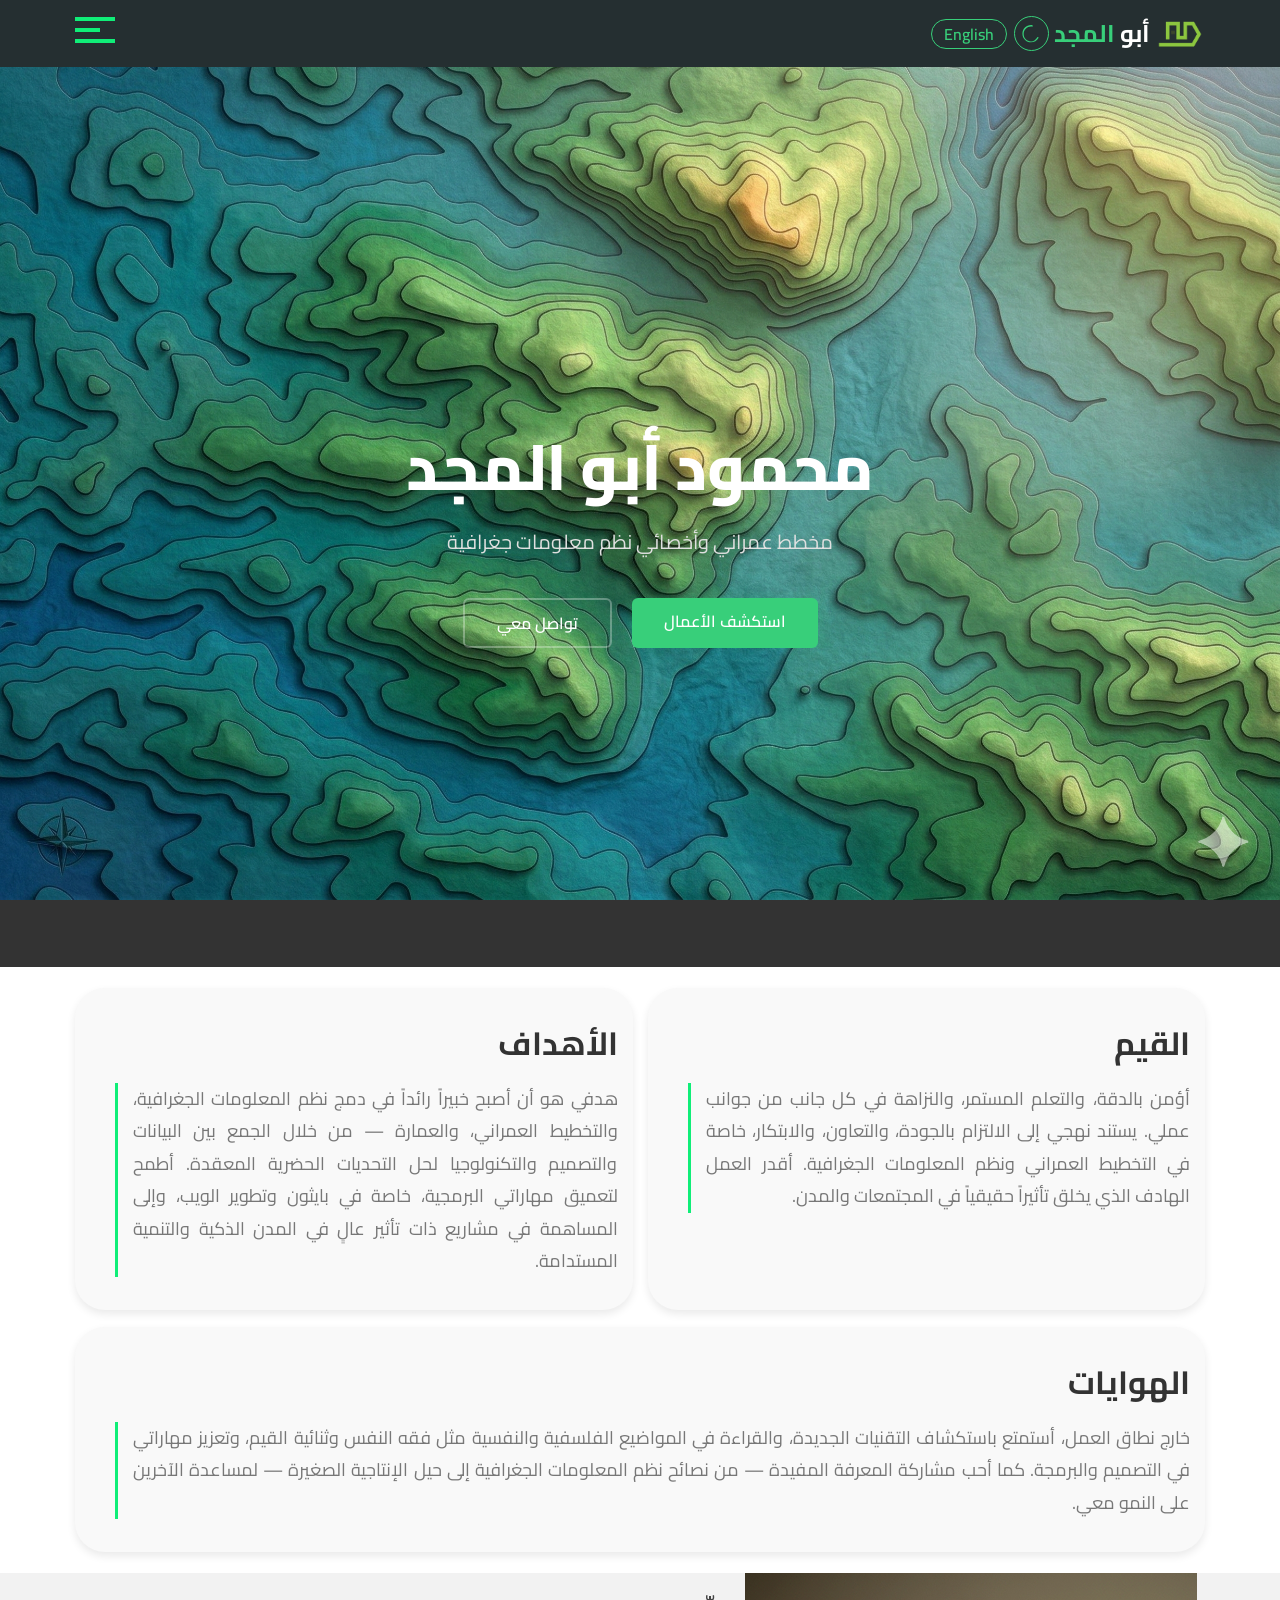
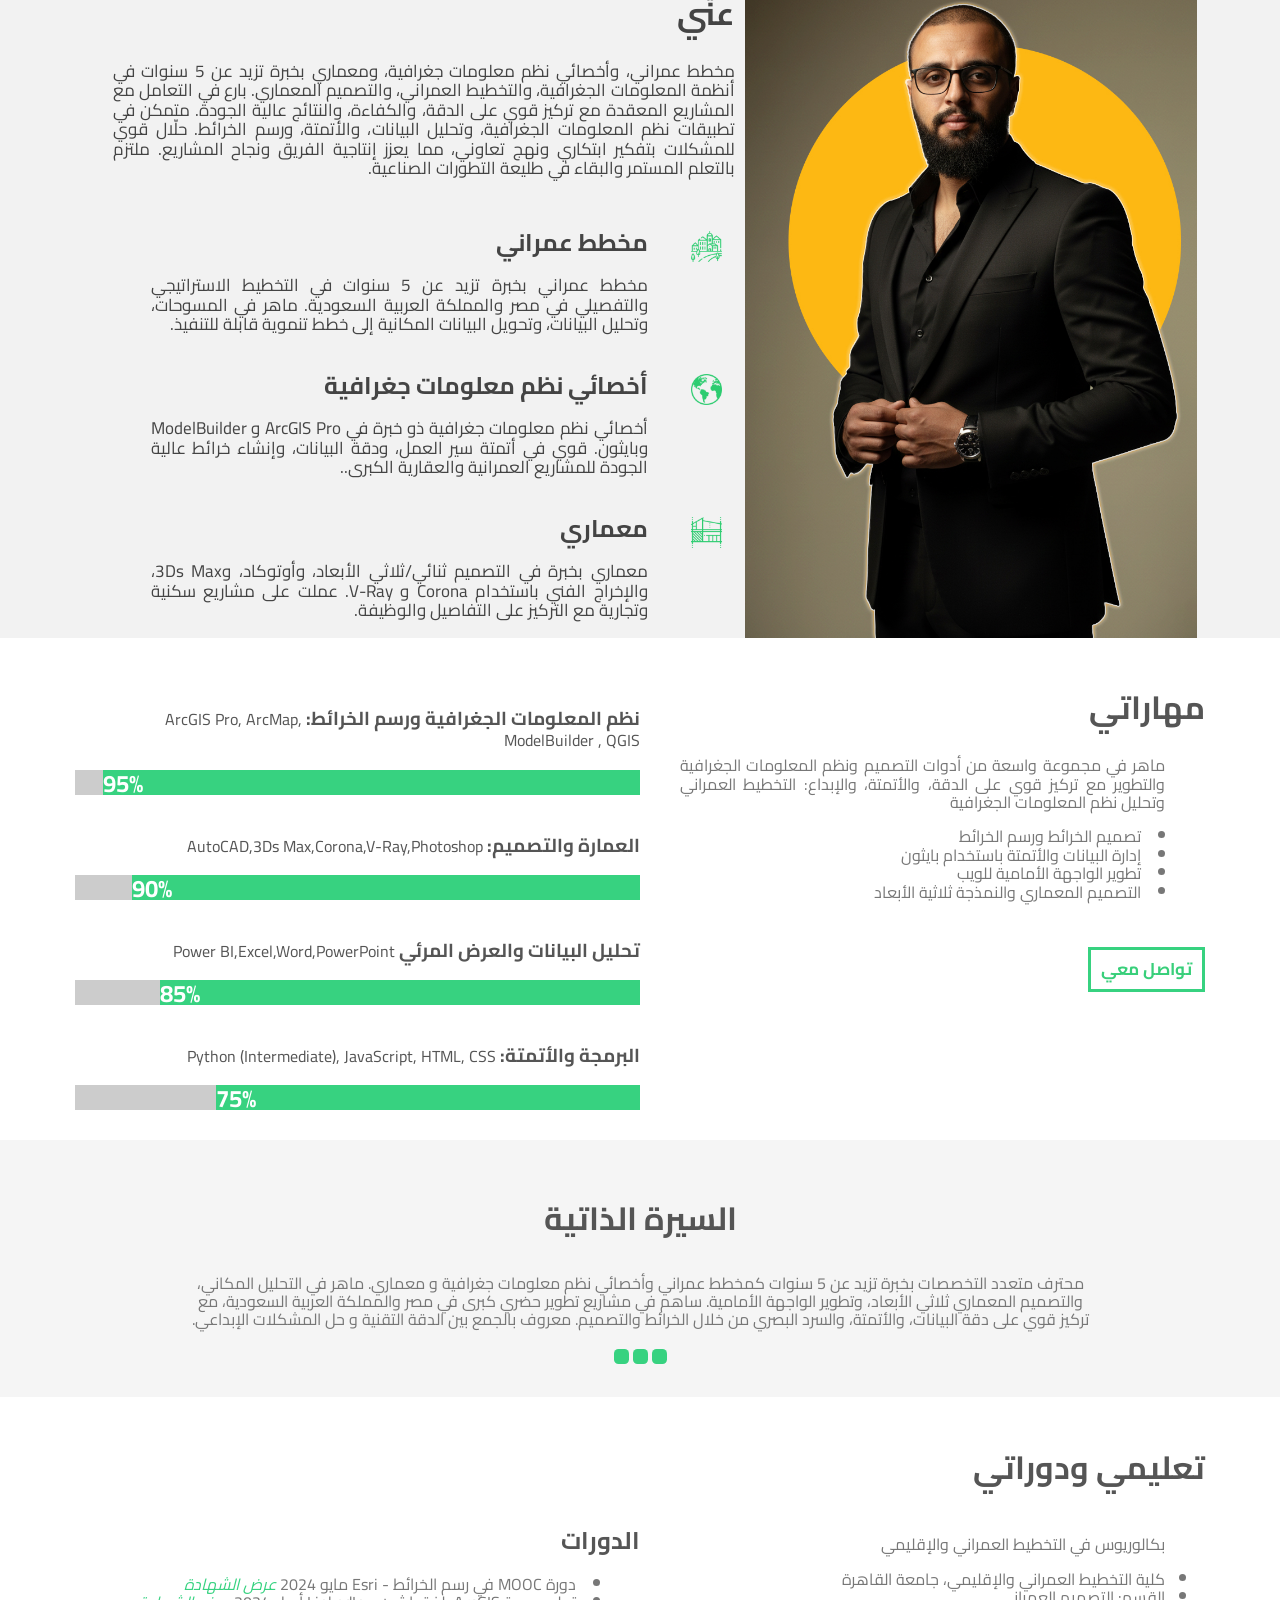
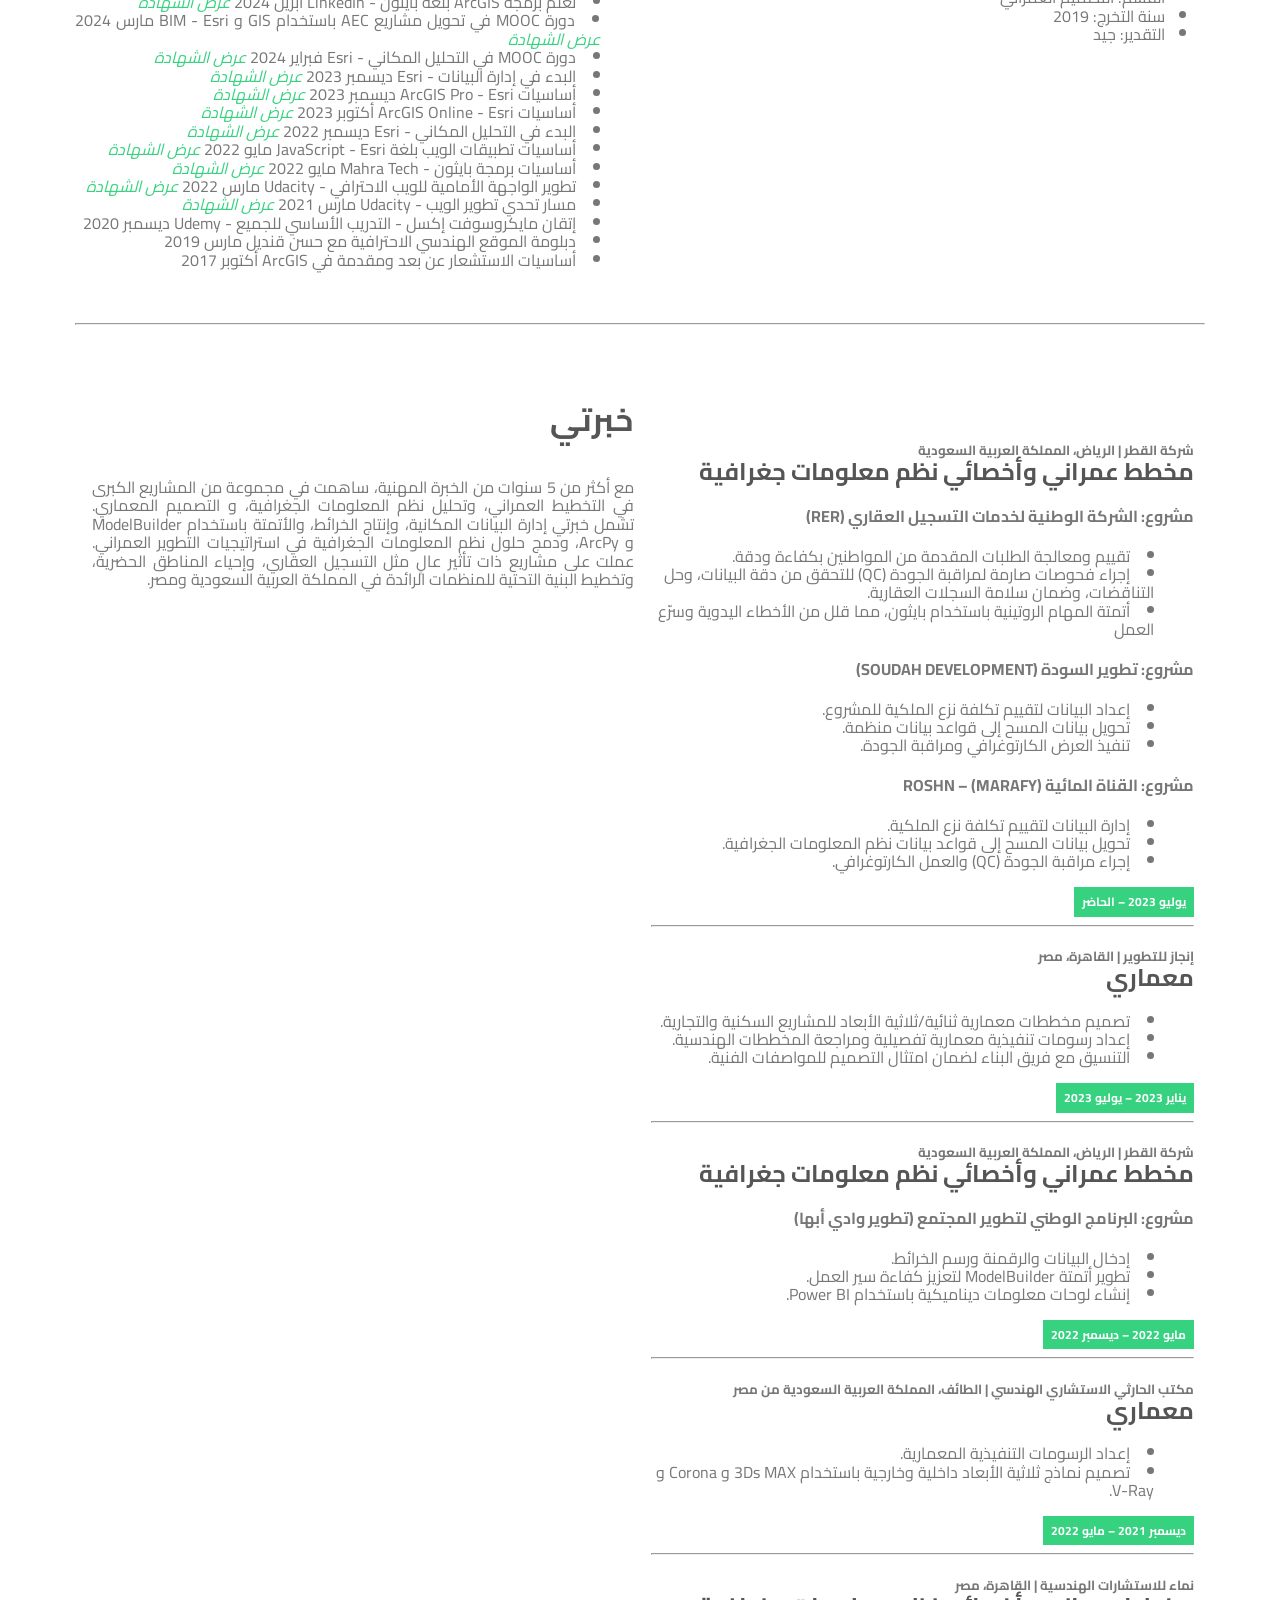
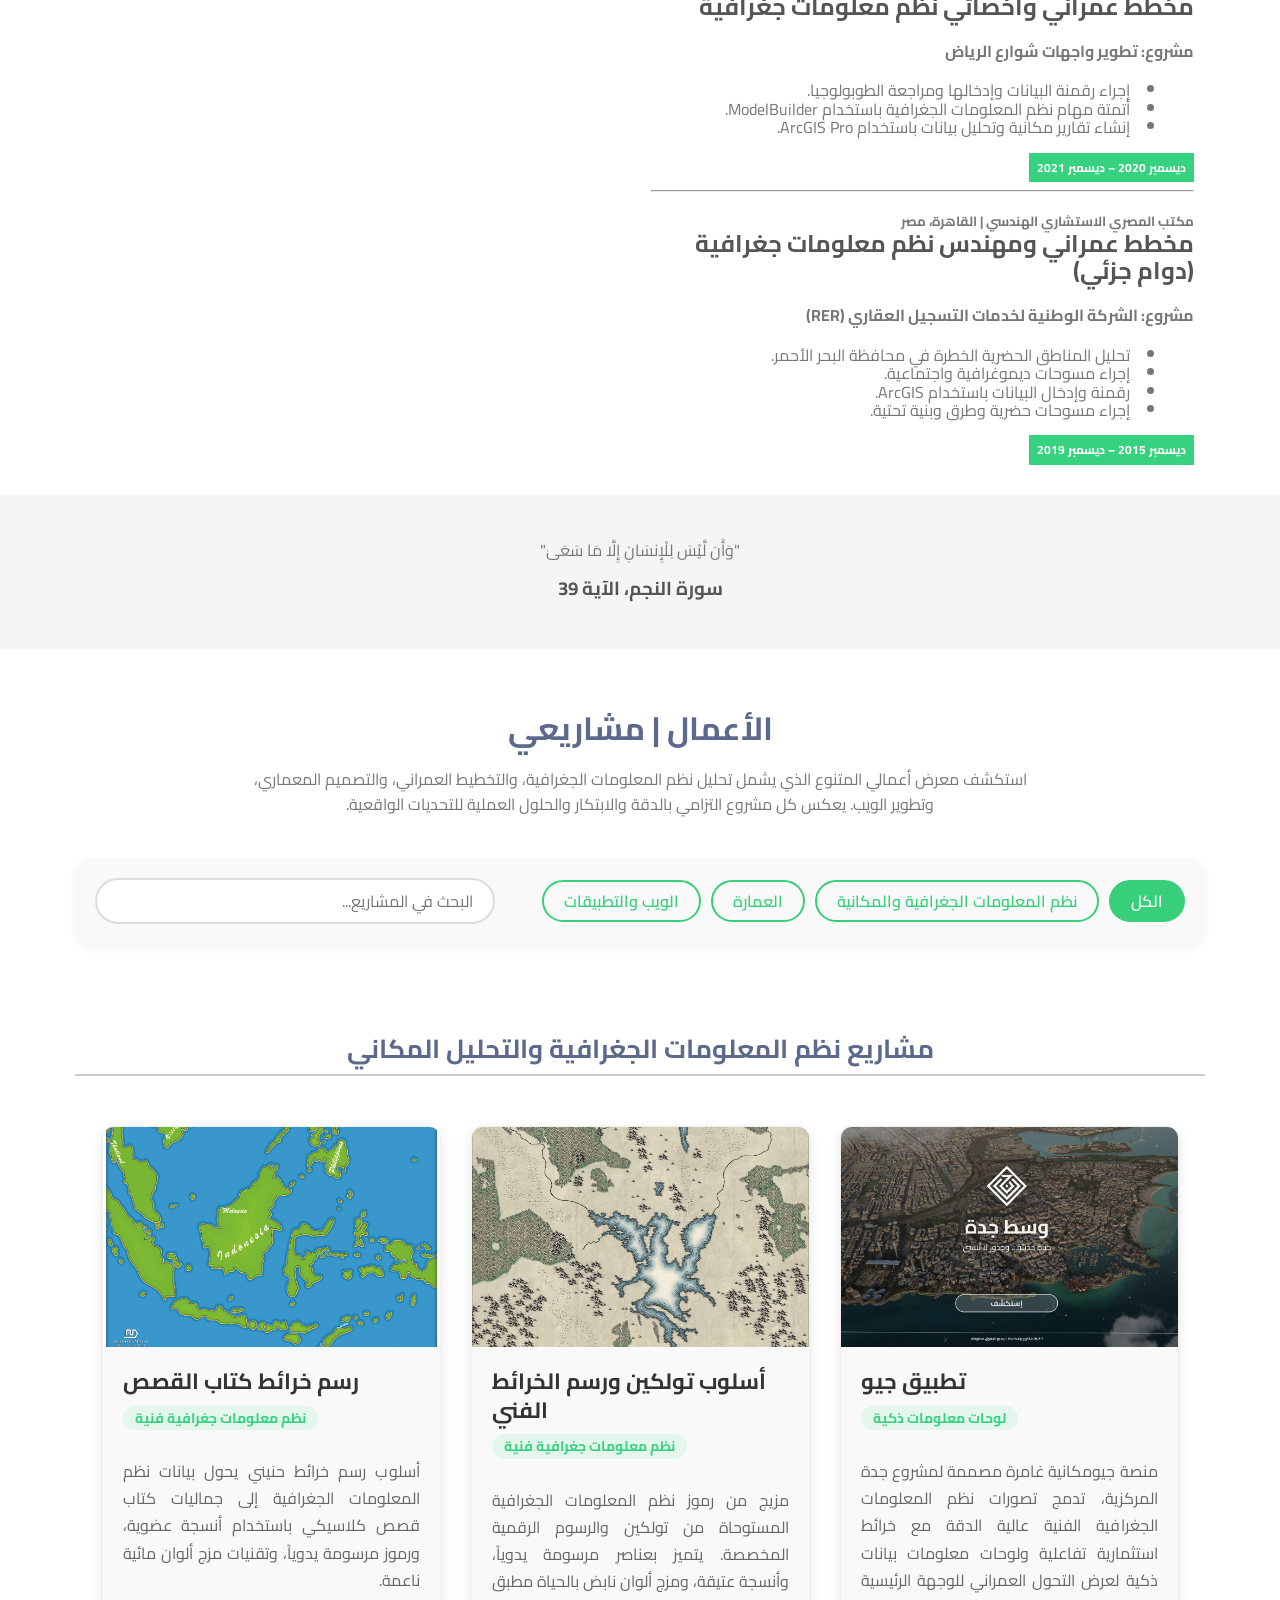
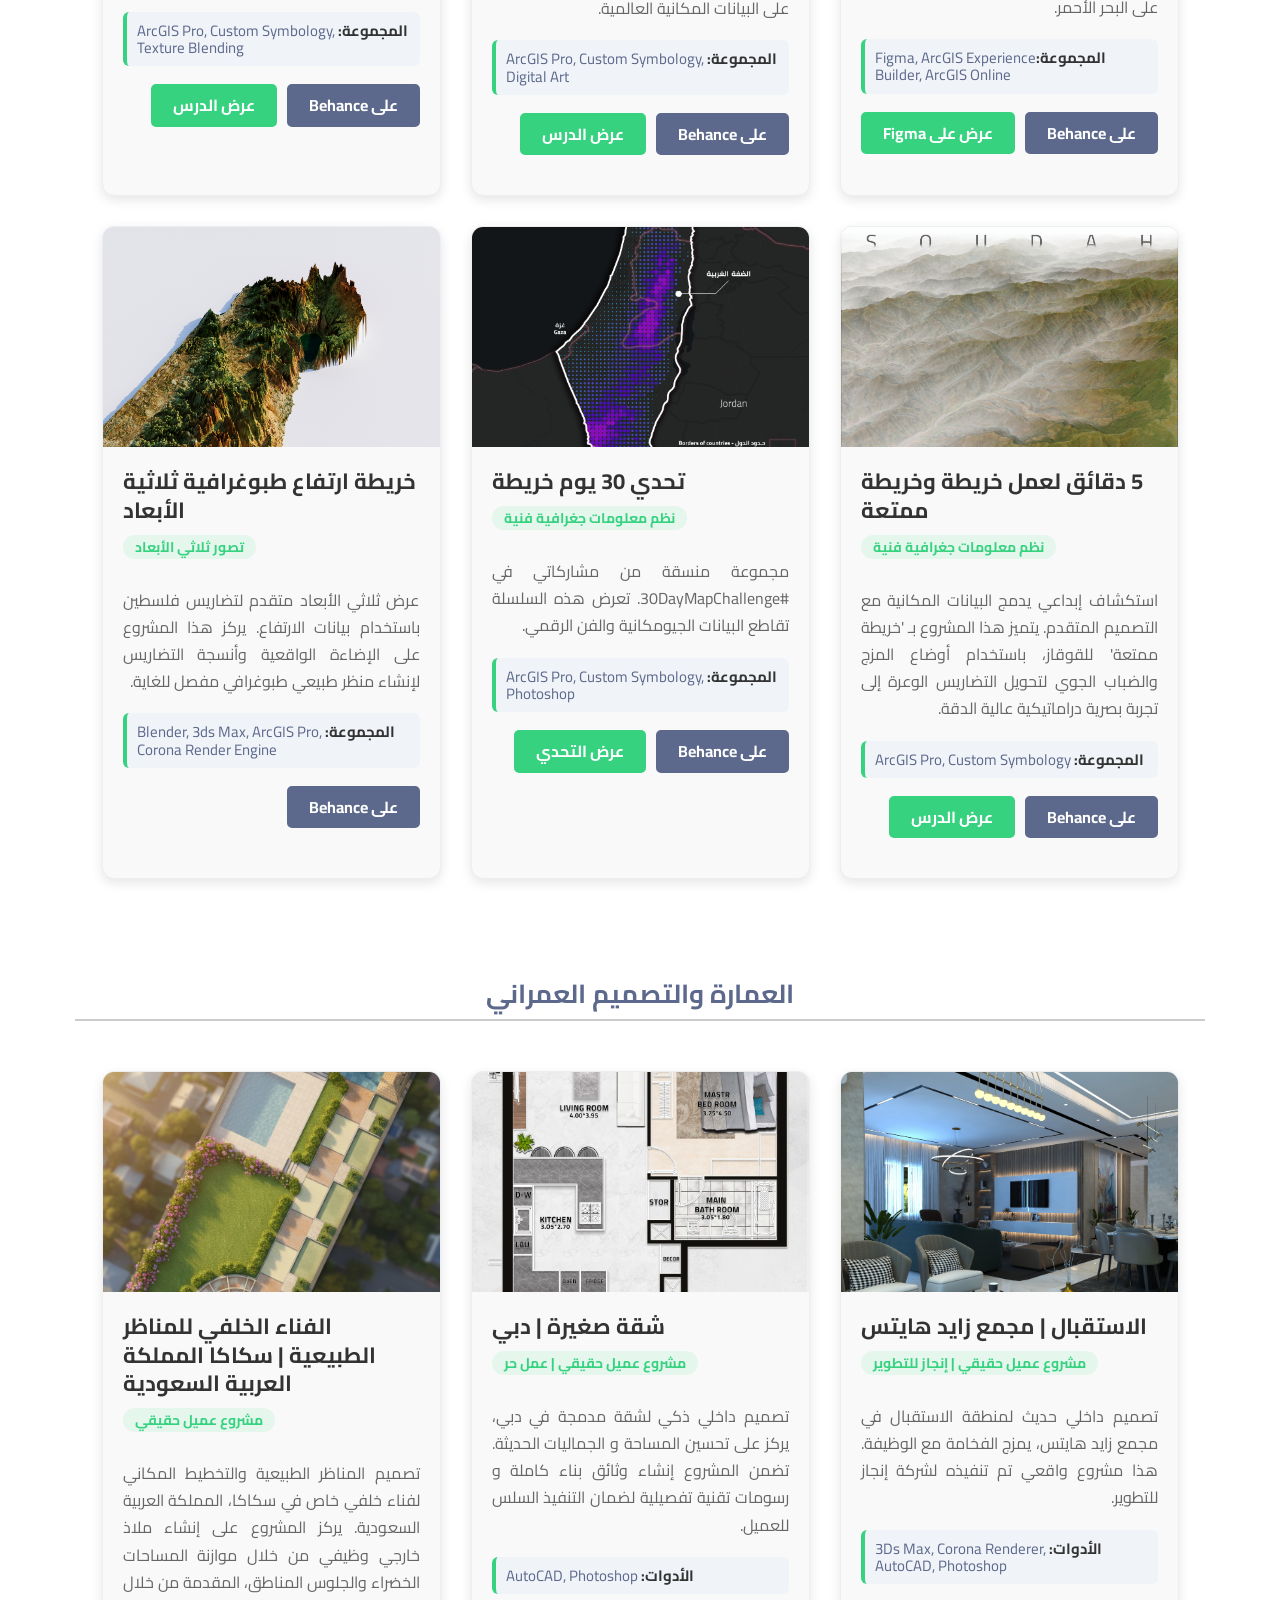
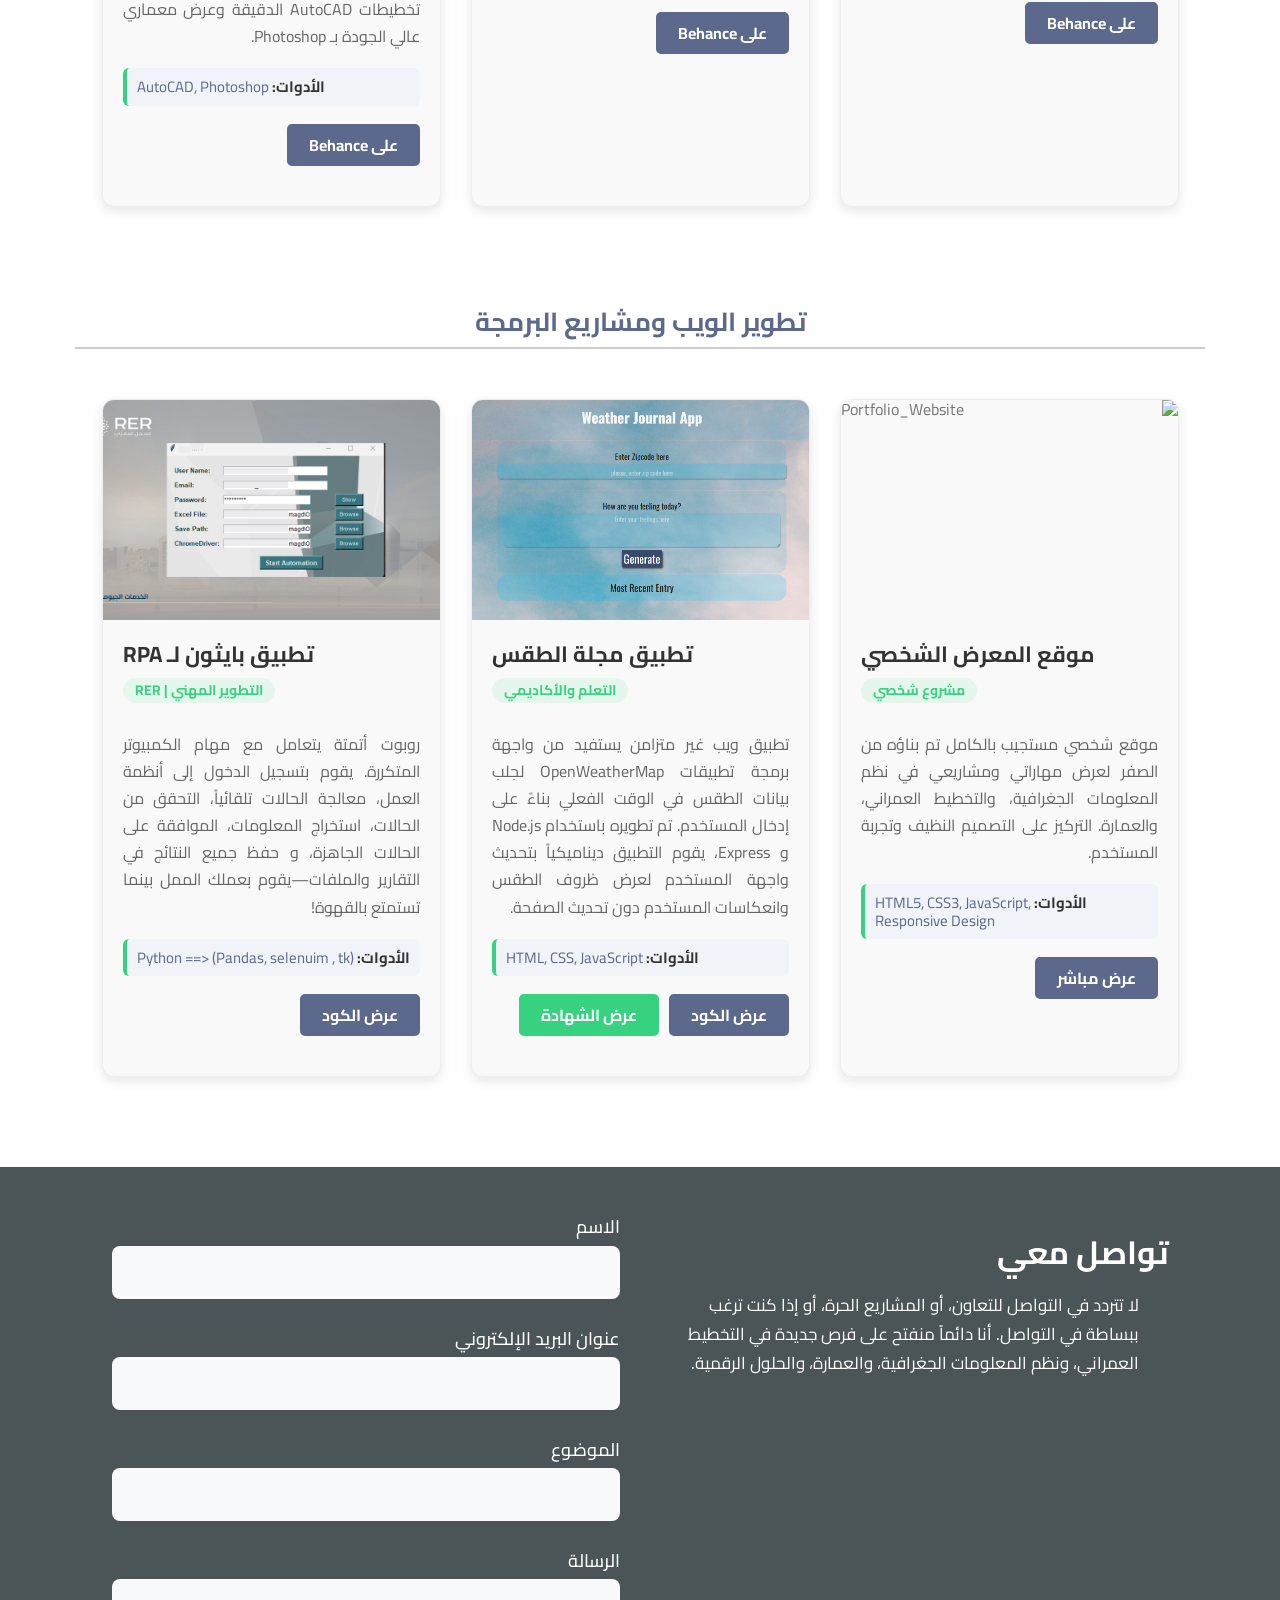
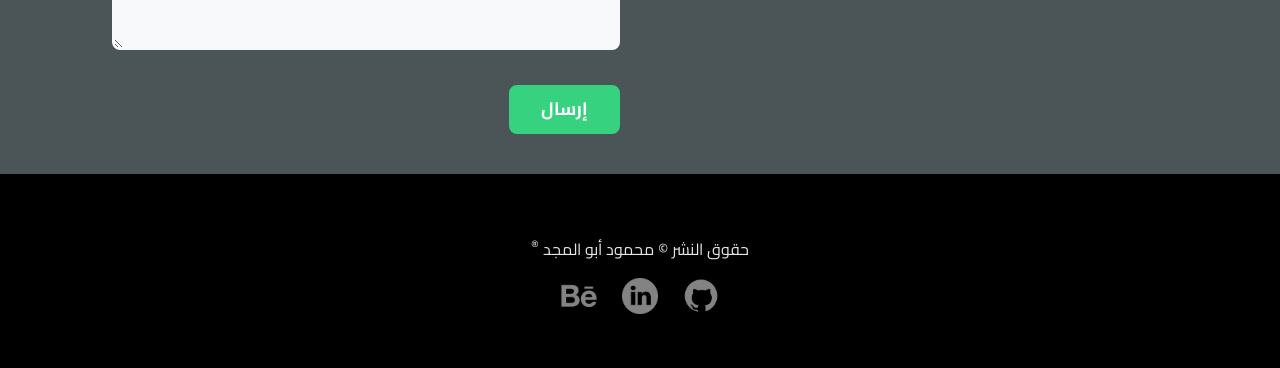
==== commit 3b086bcd: "update" ====
--- a/index-ar.html
+++ b/index-ar.html
@@ -36,13 +36,13 @@
             <div class="container">
                 <div class="first">
                     <img src="img/LODO01.png" alt="aboelmagd" loading="lazy">
-                    <h2>أبو<span>المجد</span></h2>
+                    <h2> أبو <span>المجد</span> </h2>
                 </div>
                 <div class="secand">
                     <div class="icon">
-                        <span></span>
-                        <span></span>
-                        <span></span>
+                        <span> </span>
+                        <span> </span>
+                        <span> </span>
                     </div>
                     <ul>
                         <li class="act"> <a class="act" href="#">الرئيسية</a> </li>
@@ -62,22 +62,15 @@
         </div>
 
 
-        <div class="slider">
-            <div class="container">
-                <div class="slider-intro">
-                    <div class="wight01">
-                        <div>
-                            <p>محمود أبو المجد</p>
-                        </div>
-                    </div>
-
-
-                    <div class="wight">
-                        <h1>مخطط عمراني وأخصائي نظم معلومات جغرافية</h1>
-                    </div>
-
-                </div>
-
+        <div class="hero-cover" style="direction: rtl;">
+            <div class="hero-overlay"></div>
+            <div class="container hero-content">
+                <h1 class="hero-headline">محمود أبو المجد</h1>
+                <p class="hero-subheadline">مخطط عمراني وأخصائي نظم معلومات جغرافية</p>
+                <div class="hero-actions">
+                    <a href="#portfolio1" class="btn btn-primary">استكشف الأعمال</a>
+                    <a href="#contact-me1" class="btn btn-secondary">تواصل معي</a>
+                </div>
             </div>
         </div>
 
--- a/css/style.css
+++ b/css/style.css
@@ -154,8 +154,18 @@
 }
 
 .header .nav img {
-    margin-right: 15px;
+    margin-right: 5px;
     height: 30px;
+}
+
+.header .nav button {
+    margin-left: 7px;
+
+}
+
+[dir="rtl"] .header .nav img {
+    margin-right: 0;
+    margin-left: 5px;
 }
 
 .header .nav h2 {
@@ -1539,92 +1549,286 @@
 
 .project-card {
     animation: fadeInUp 0.6s ease-out;
-}
-/* Scroll to Top Button */
-#scrollTopBtn {
-    display: none;
-    position: fixed;
-    bottom: 30px;
-    right: 30px;
-    z-index: 9999;
-    width: 45px;
-    height: 45px;
-    background-color: #38CF7A;
-    color: white;
-    border: none;
-    border-radius: 50%;
-    cursor: pointer;
-    box-shadow: 0 4px 15px rgba(0, 0, 0, 0.3);
-    transition: all 0.3s ease;
-    align-items: center;
-    justify-content: center;
-    font-size: 20px;
-}
-
-#scrollTopBtn:hover {
-    background-color: #2eb86b;
-    transform: translateY(-5px);
-}
-
-[dir="rtl"] #scrollTopBtn {
-    right: auto;
-    left: 30px;
-}
-
-/* Language Switcher Styling */
-.lang-toggle {
-    background: transparent;
-    border: 1px solid #38CF7A;
-    color: #38CF7A;
-    padding: 5px 12px;
-    border-radius: 20px;
-    cursor: pointer;
-    font-family: inherit;
-    font-weight: 600;
-    margin-left: 10px;
-    transition: all 0.3s;
-}
-
-.lang-toggle:hover {
-    background: #38CF7A;
-    color: white;
-}
-
-/* RTL Support for Skill Bars */
-[dir="rtl"] .my-skills .my-skills-secand {
-    text-align: right !important;
-}
-
-[dir="rtl"] .my-skills .my-skills-secand div span span {
-    float: left !important;
-}
-
-/* RTL Support for About Section - Images on Right */
-[dir="rtl"] .about .info .about-secand div {
-    float: right !important;
-}
-
-[dir="rtl"] .about .info .about-secand div .text {
-    float: right !important;
-}
-
-[dir="rtl"] .about .info .about-secand div .img {
-    float: right !important;
-    margin-left: 2%;
-    margin-right: 2%;
-}
-
-/* RTL Support for Progress Bars - Fill from Right */
-[dir="rtl"] .my-skills .my-skills-secand div > span {
-    float: right !important;
-    direction: ltr;
-}
-
-[dir="rtl"] .my-skills .my-skills-secand div span span {
-    float: left !important;
-}
-
-/* RTL Support for Skills Section - Add Left Padding */
-[dir="rtl"] .my-skills .my-skills-first {
-    padding-left: 40px;
-}
+}
+
+/* Scroll to Top Button */
+#scrollTopBtn {
+    display: none;
+    position: fixed;
+    bottom: 30px;
+    right: 30px;
+    z-index: 9999;
+    width: 45px;
+    height: 45px;
+    background-color: #38CF7A;
+    color: white;
+    border: none;
+    border-radius: 50%;
+    cursor: pointer;
+    box-shadow: 0 4px 15px rgba(0, 0, 0, 0.3);
+    transition: all 0.3s ease;
+    align-items: center;
+    justify-content: center;
+    font-size: 20px;
+}
+
+#scrollTopBtn:hover {
+    background-color: #2eb86b;
+    transform: translateY(-5px);
+}
+
+[dir="rtl"] #scrollTopBtn {
+    right: auto;
+    left: 30px;
+}
+
+/* Language Switcher Styling */
+.lang-toggle {
+    background: transparent;
+    border: 1px solid #38CF7A;
+    color: #38CF7A;
+    padding: 5px 12px;
+    border-radius: 20px;
+    cursor: pointer;
+    font-family: inherit;
+    font-weight: 600;
+    margin-left: 10px;
+    transition: all 0.3s;
+}
+
+.lang-toggle:hover {
+    background: #38CF7A;
+    color: white;
+}
+
+/* RTL Support for Skill Bars */
+[dir="rtl"] .my-skills .my-skills-secand {
+    text-align: right !important;
+}
+
+[dir="rtl"] .my-skills .my-skills-secand div span span {
+    float: left !important;
+}
+
+/* RTL Support for About Section - Images on Right */
+[dir="rtl"] .about .info .about-secand div {
+    float: right !important;
+}
+
+[dir="rtl"] .about .info .about-secand div .text {
+    float: right !important;
+}
+
+[dir="rtl"] .about .info .about-secand div .img {
+    float: right !important;
+    margin-left: 2%;
+    margin-right: 2%;
+}
+
+/* RTL Support for Progress Bars - Fill from Right */
+[dir="rtl"] .my-skills .my-skills-secand div>span {
+    float: right !important;
+    direction: ltr;
+}
+
+[dir="rtl"] .my-skills .my-skills-secand div span span {
+    float: left !important;
+}
+
+/* RTL Support for Skills Section - Add Left Padding */
+[dir="rtl"] .my-skills .my-skills-first {
+    padding-left: 40px;
+}
+
+/* RTL Support for Nav Menu Positioning & Hover */
+[dir="rtl"] .header .nav ul {
+    right: auto !important;
+    left: 0 !important;
+}
+
+[dir="rtl"] .header .nav ul li:hover {
+    padding-left: 0;
+    padding-right: 10px;
+}
+
+/* --- Navbar Dropdown Enhancements --- */
+.header .nav .has-dropdown>a {
+    display: flex;
+    align-items: center;
+    gap: 6px;
+}
+
+.header .nav .dropdown-icon {
+    font-size: 10px;
+    transition: transform 0.3s ease;
+}
+
+.header .nav .has-dropdown:hover .dropdown-icon {
+    transform: rotate(180deg);
+}
+
+.header .nav .dropdown-menu {
+    position: absolute;
+    top: 100%;
+    left: 0;
+    min-width: 180px;
+    background: rgba(25, 25, 25, 0.95);
+    backdrop-filter: blur(15px);
+    border: 1px solid rgba(255, 255, 255, 0.1);
+    border-radius: 8px;
+    padding: 10px 0;
+    opacity: 0;
+    visibility: hidden;
+    transform: translateY(10px);
+    transition: opacity 0.3s ease, transform 0.3s ease, visibility 0.3s;
+    box-shadow: 0 10px 30px rgba(0, 0, 0, 0.3);
+    z-index: 1000;
+}
+
+[dir="rtl"] .header .nav .dropdown-menu {
+    left: auto;
+    right: 0;
+}
+
+.header .nav .has-dropdown:hover .dropdown-menu {
+    opacity: 1;
+    visibility: visible;
+    transform: translateY(0);
+}
+
+.header .nav .dropdown-menu li {
+    padding: 0;
+    border: none;
+    margin: 0;
+}
+
+.header .nav .dropdown-menu .dropdown-link {
+    display: block;
+    padding: 10px 20px;
+    color: #e0e0e0;
+    font-size: 14px;
+    transition: background 0.3s ease, color 0.3s ease;
+}
+
+.header .nav .dropdown-menu .dropdown-link:hover {
+    background: rgba(56, 207, 122, 0.1);
+    color: var(--accent);
+}
+
+/* --- Hero Cover Redesign --- */
+.hero-cover {
+    height: 100vh;
+    /* min-height: 600px; */
+    background-image: url(../img/169digitaltransformation-1170x600.jpg);
+    background-size: cover;
+    background-position: center;
+    background-attachment: fixed;
+    position: relative;
+    display: flex;
+    align-items: center;
+    justify-content: center;
+}
+
+/* .hero-overlay {
+    position: absolute;
+    top: 0;
+    left: 0;
+    right: 0;
+    bottom: 0;
+    background: linear-gradient(135deg, rgba(37, 47, 49, 0.90) 0%, rgba(18, 18, 18, 0.65) 100%);
+    z-index: 1;
+} */
+
+.hero-content {
+    position: relative;
+    z-index: 2;
+    text-align: center;
+    max-width: 800px;
+    padding: 0 20px;
+    animation: fadeIn 1s ease-out forwards;
+}
+
+.hero-headline {
+    font-size: clamp(2.5rem, 5vw, 4rem);
+    font-weight: 800;
+    color: #ffffff;
+    margin-bottom: 20px;
+    line-height: 1.2;
+    letter-spacing: -0.5px;
+}
+
+.hero-subheadline {
+    font-size: clamp(1rem, 2vw, 1.25rem);
+    color: #e0e0e0;
+    margin-bottom: 40px;
+    font-weight: 400;
+    line-height: 1.6;
+}
+
+.hero-actions {
+    display: flex;
+    gap: 20px;
+    justify-content: center;
+}
+
+.btn {
+    padding: 14px 32px;
+    border-radius: 6px;
+    font-size: 1rem;
+    text-decoration: none;
+    font-weight: 600;
+    transition: all 0.3s ease;
+    cursor: pointer;
+}
+
+.btn-primary {
+    background-color: #38CF7A;
+    color: #ffffff;
+    box-shadow: 0 4px 15px rgba(56, 207, 122, 0.3);
+}
+
+.btn-primary:hover {
+    background-color: #2eb86b;
+    transform: translateY(-2px);
+    box-shadow: 0 6px 20px rgba(56, 207, 122, 0.4);
+}
+
+.btn-secondary {
+    background-color: transparent;
+    color: #ffffff;
+    border: 2px solid rgba(255, 255, 255, 0.3);
+}
+
+.btn-secondary:hover {
+    border-color: #ffffff;
+    background-color: rgba(255, 255, 255, 0.05);
+}
+
+@media (max-width: 991px) {
+    .header .nav .dropdown-menu {
+        position: static;
+        opacity: 1;
+        visibility: visible;
+        transform: none;
+        background: transparent;
+        box-shadow: none;
+        border: none;
+        padding-left: 15px;
+        display: none;
+    }
+
+    .header .nav .has-dropdown:hover .dropdown-menu,
+    .header .nav .has-dropdown:active .dropdown-menu {
+        display: block;
+    }
+
+    .hero-actions {
+        flex-direction: column;
+        gap: 15px;
+    }
+
+    .hero-actions .btn {
+        width: 100%;
+        text-align: center;
+    }
+}
--- a/css/dark-mode.css
+++ b/css/dark-mode.css
@@ -364,6 +364,11 @@
     transition: fill 0.3s ease;
 }
 
+.nav h2 {
+
+    margin-left: 5px;
+}
+
 .dark-mode-toggle:hover svg {
     fill: #1a1a1a;
 }
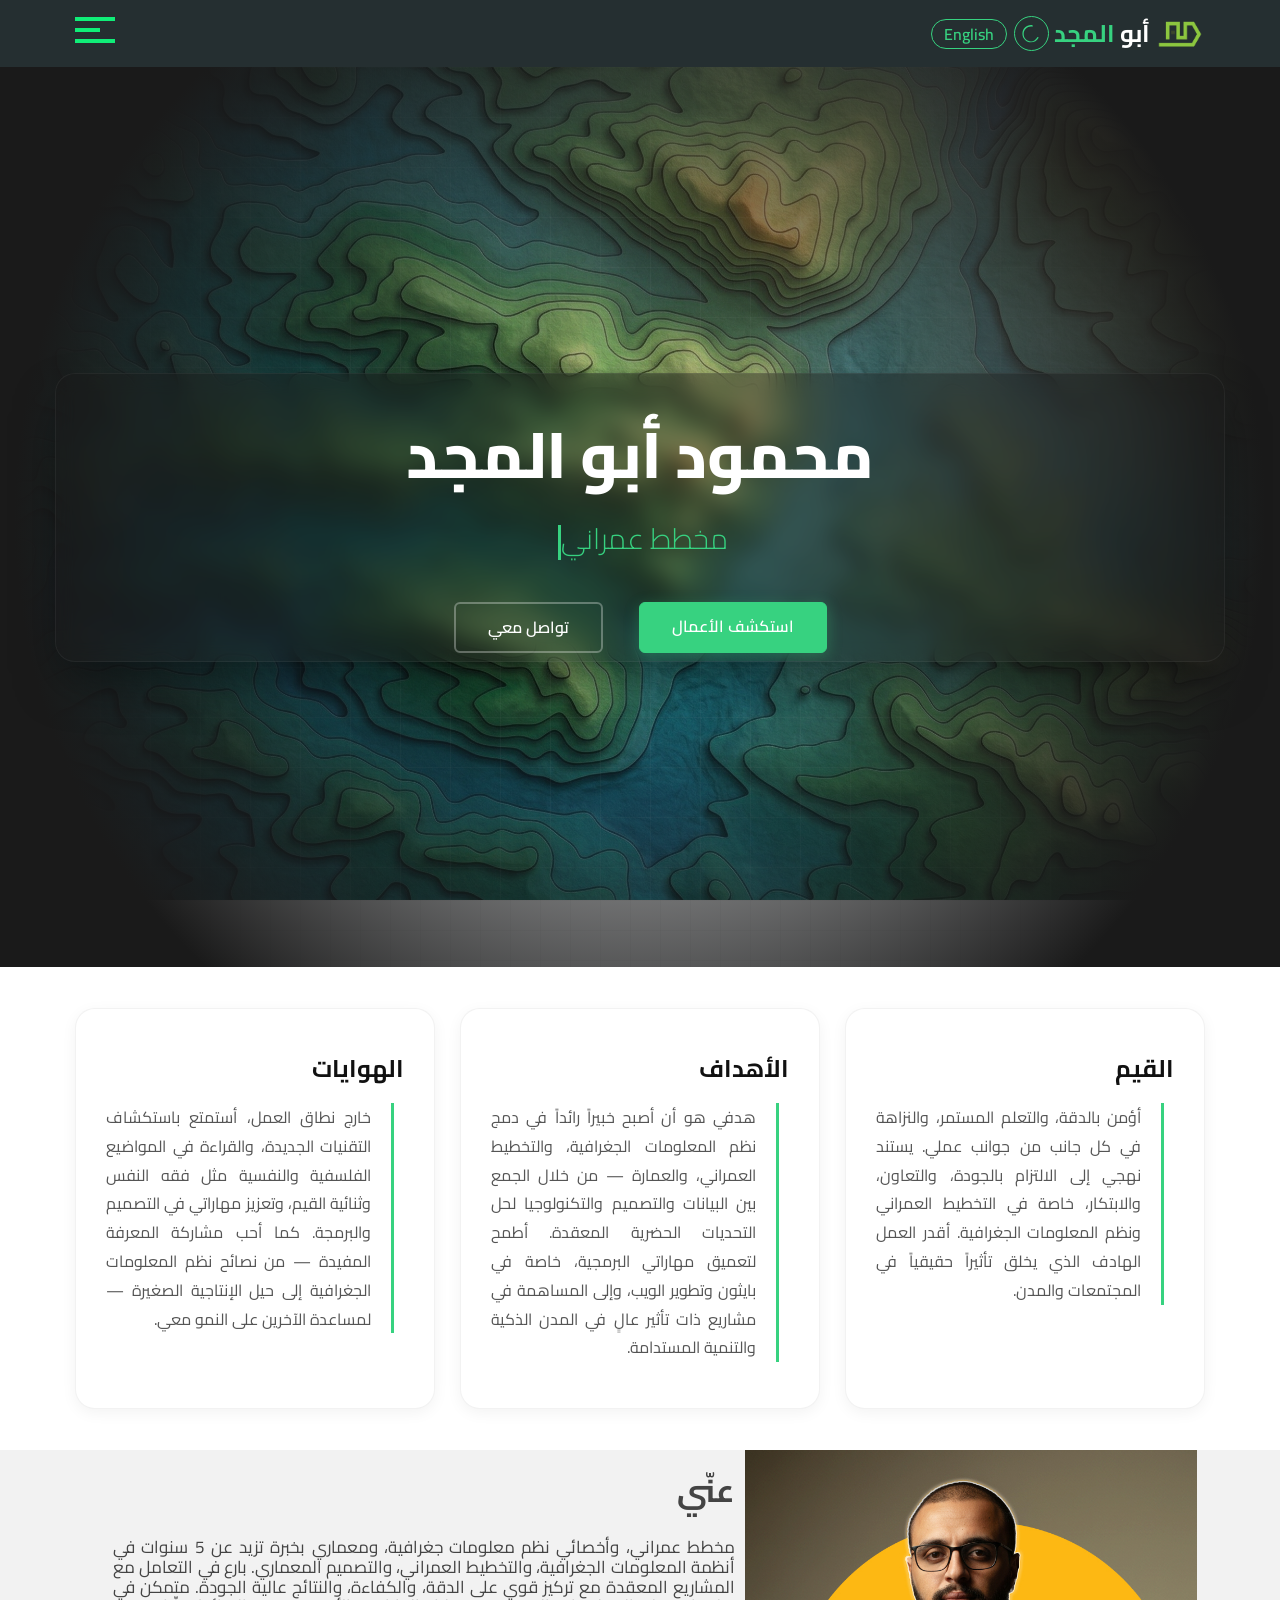
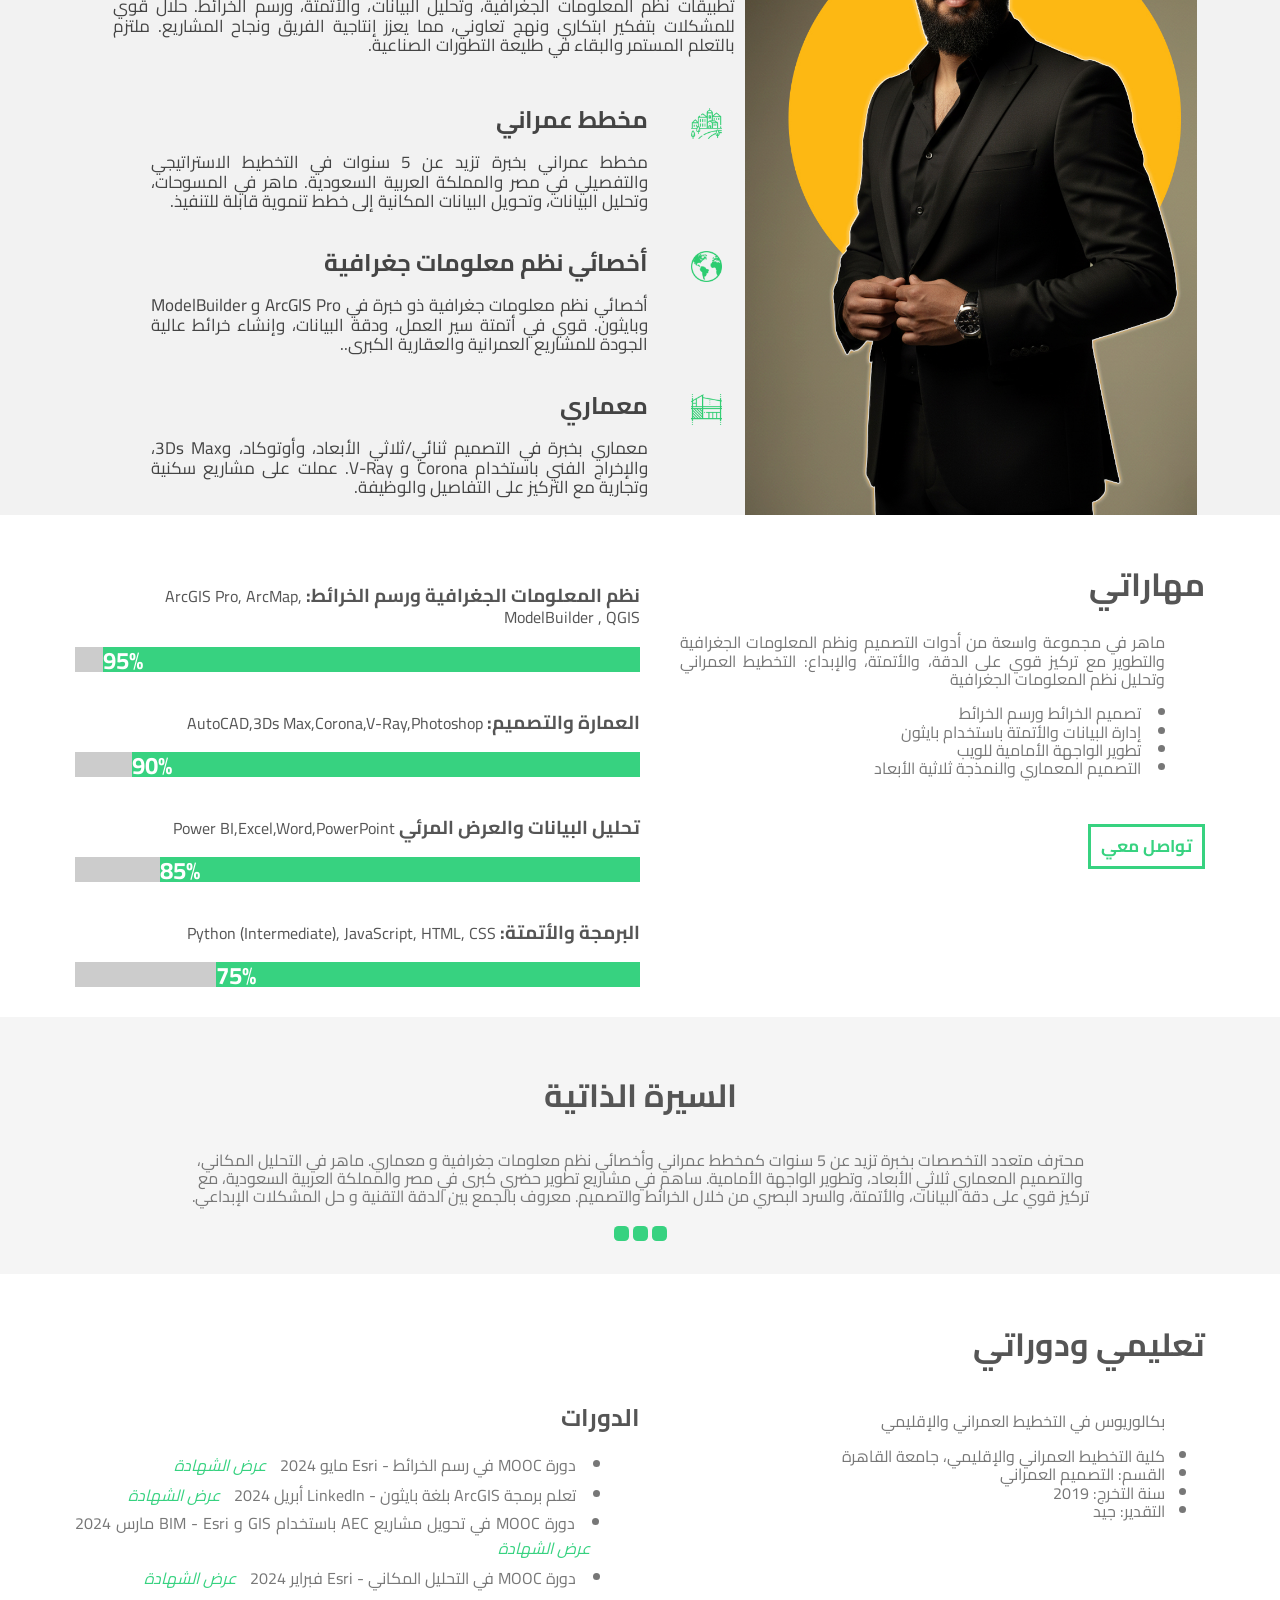
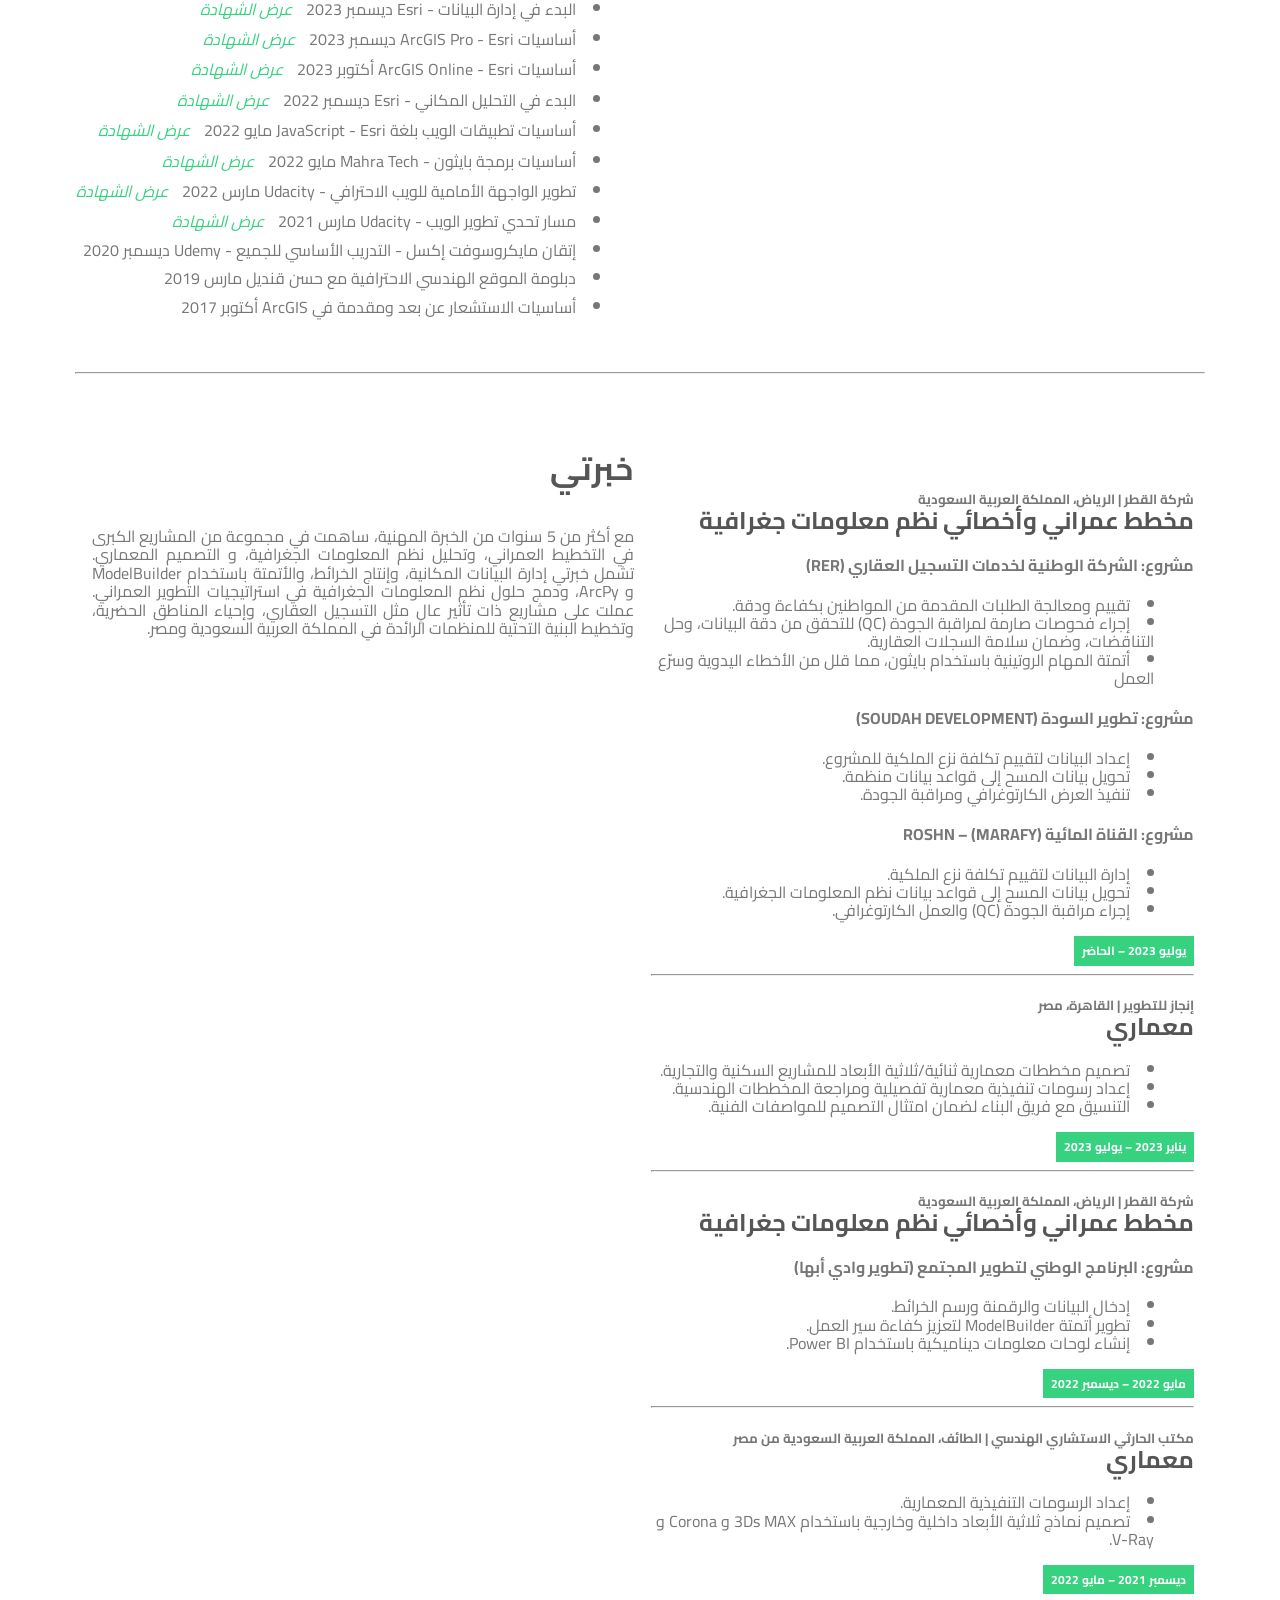
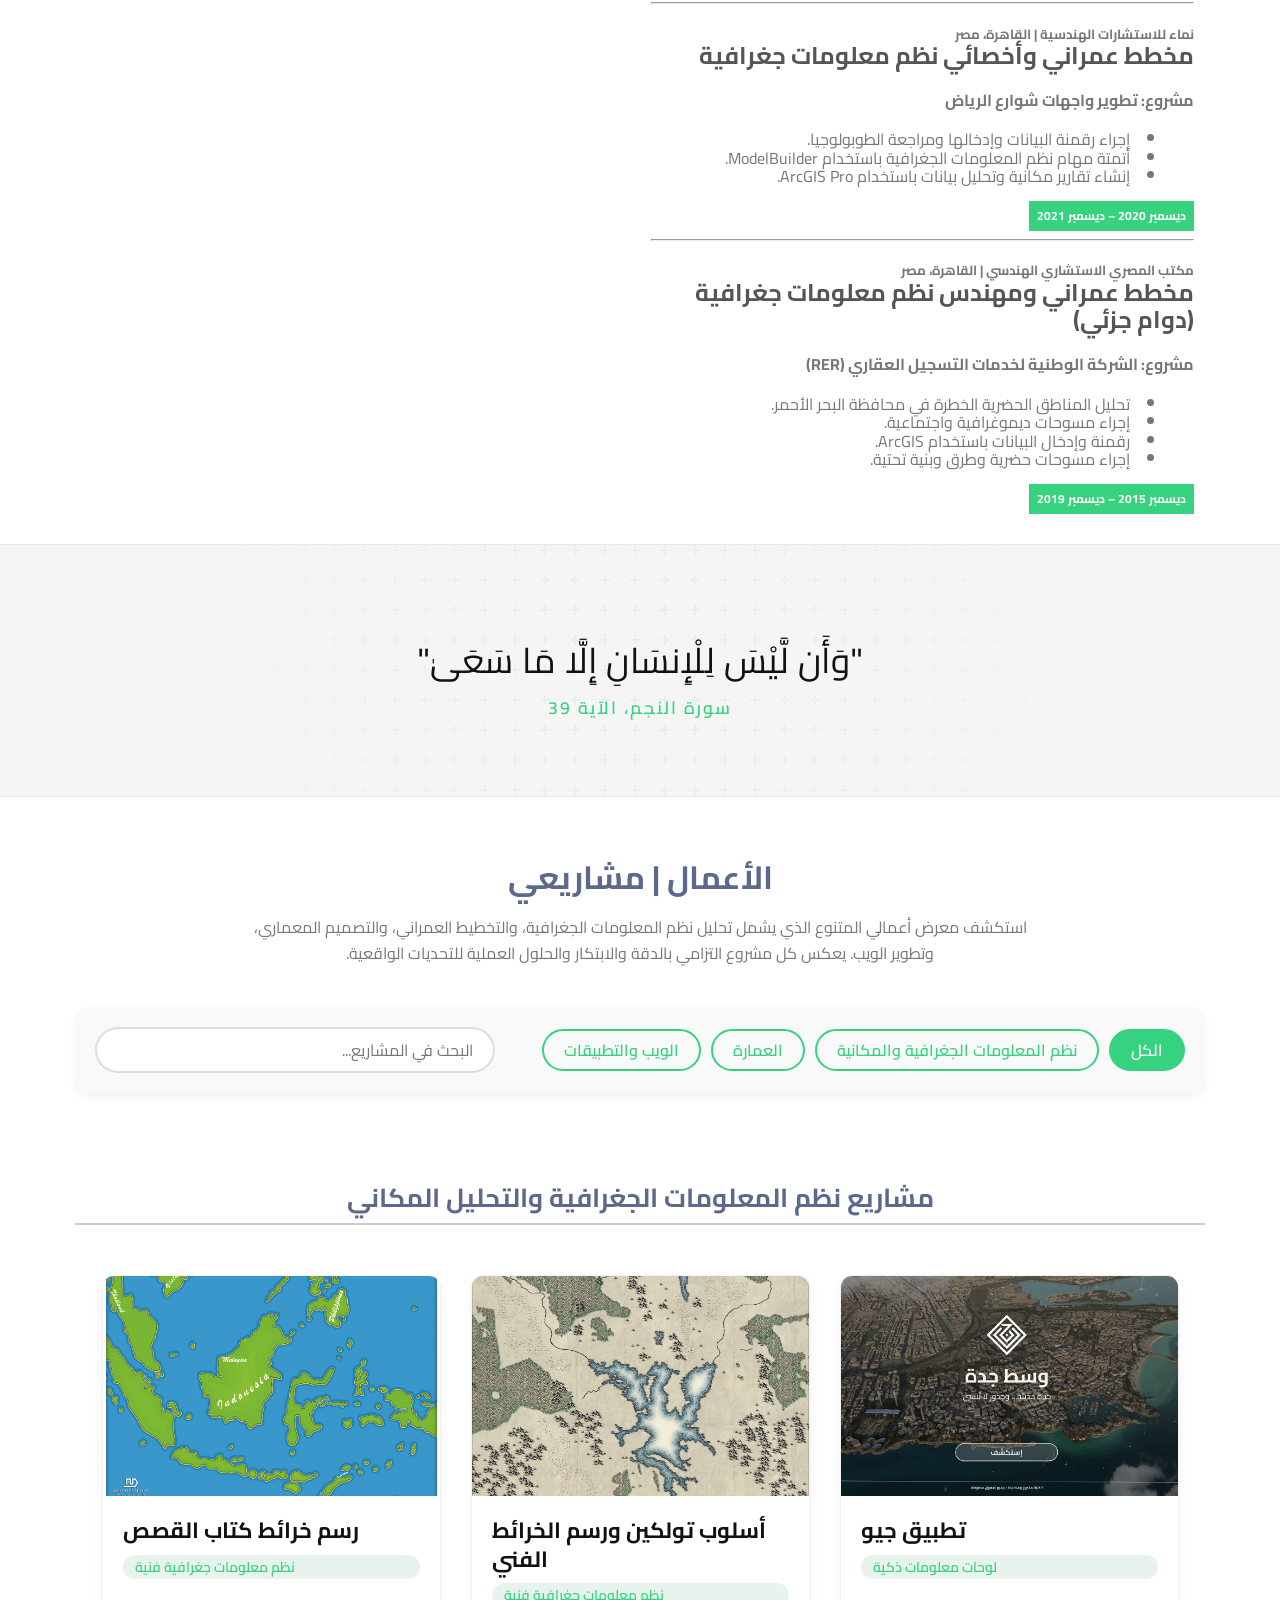
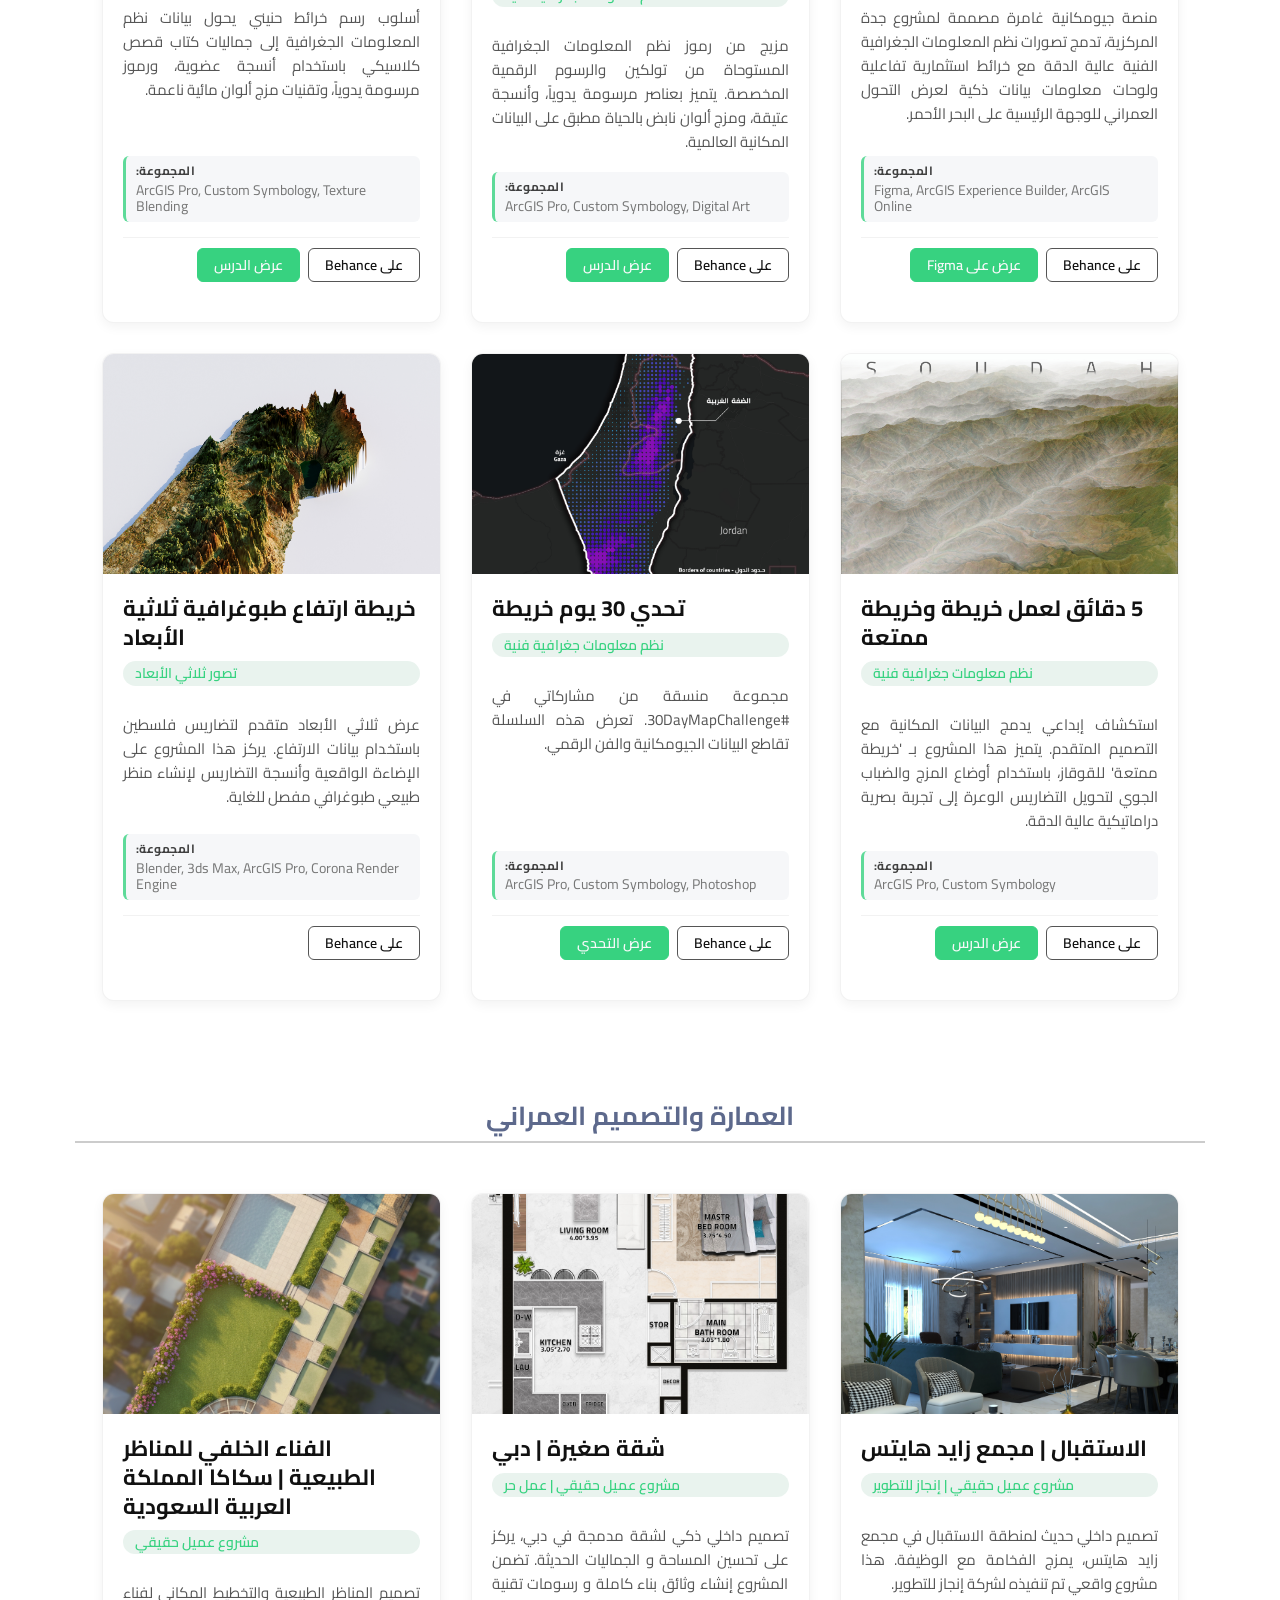
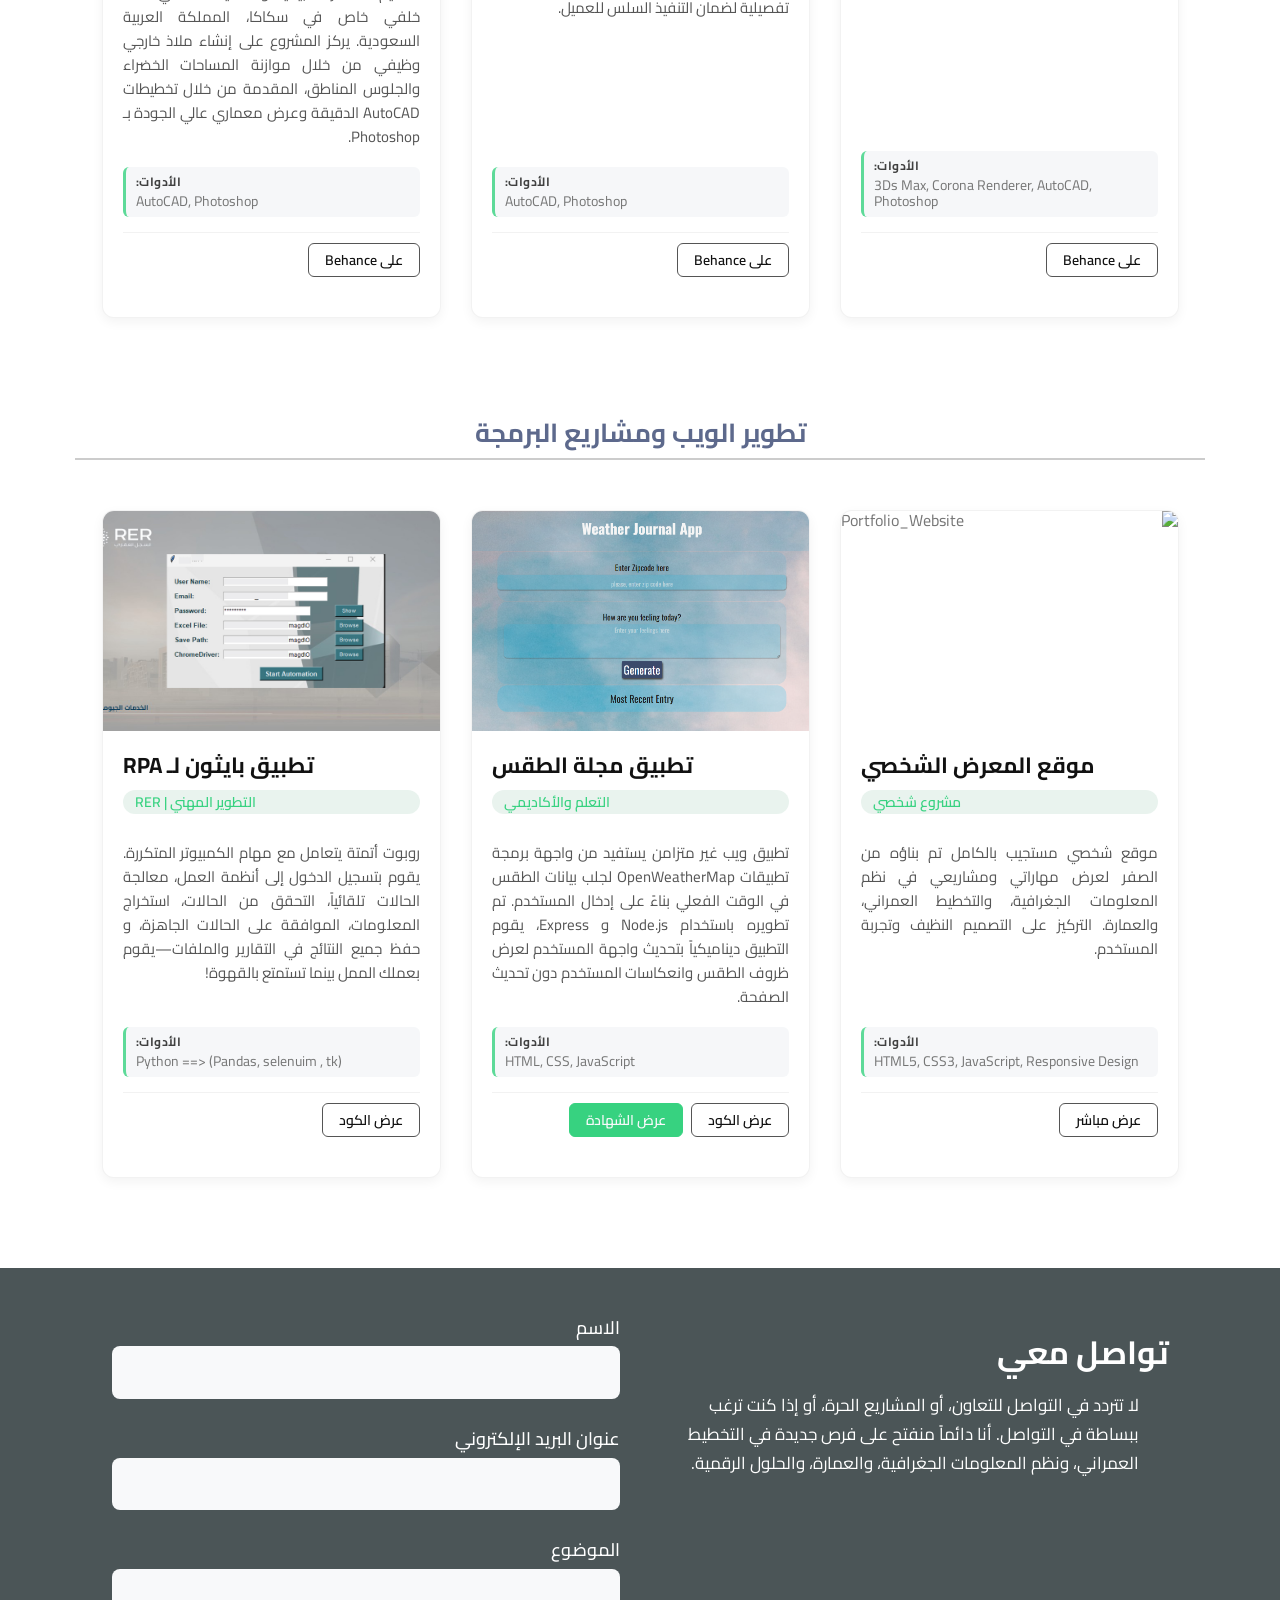
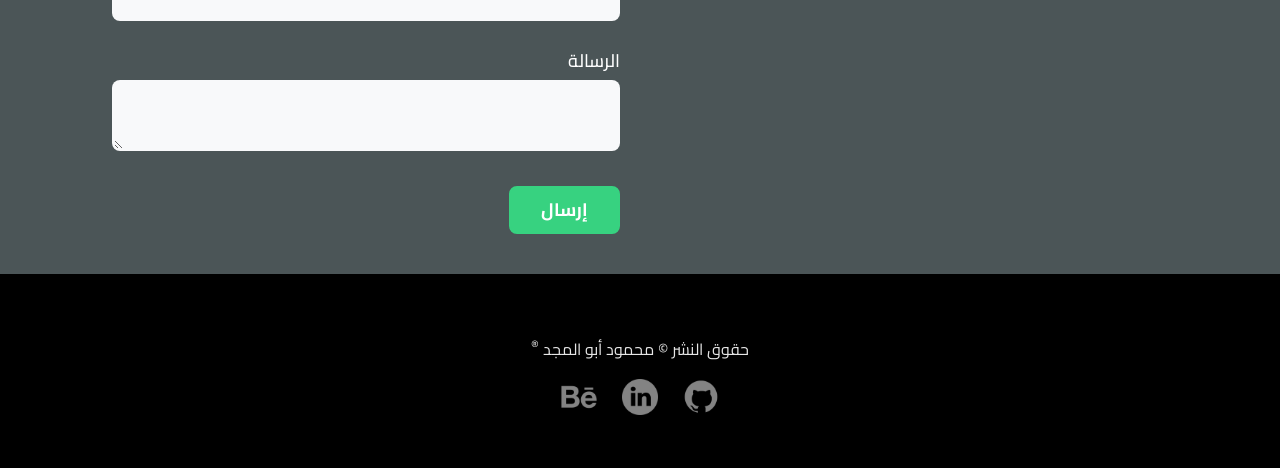
==== commit a7a754d9: "update" ====
--- a/index-ar.html
+++ b/index-ar.html
@@ -63,10 +63,13 @@
 
 
         <div class="hero-cover" style="direction: rtl;">
+            <div class="ambient-grid"></div>
             <div class="hero-overlay"></div>
             <div class="container hero-content">
                 <h1 class="hero-headline">محمود أبو المجد</h1>
-                <p class="hero-subheadline">مخطط عمراني وأخصائي نظم معلومات جغرافية</p>
+                <p class="hero-tagline">
+                    <span id="typing-text"></span><span class="typing-cursor"></span>
+                </p>
                 <div class="hero-actions">
                     <a href="#portfolio1" class="btn btn-primary">استكشف الأعمال</a>
                     <a href="#contact-me1" class="btn btn-secondary">تواصل معي</a>
--- a/css/style.css
+++ b/css/style.css
@@ -27,38 +27,61 @@
 }
 
 :root {
-    --bg-primary: #333;
-    --bg-secondary: #252F31;
-    --text-primary: #ffffff;
-    --text-secondary: #777;
-    --accent: #38CF7A;
-    --card-bg: #f9f9f9;
+    /* Cartographic-Tech Aesthetic Variables */
+    --primary-green: #37D280;
+    /* Emerald Green */
+    --primary-green-light: #37D280;
+    /* For accents and hovers */
+    --charcoal-dark: #1A1A1A;
+    /* Main dark */
+    --charcoal-light: #2A2A2A;
+    /* Secondary dark for cards/nav */
+    --soft-white: #F8F9FA;
+    --muted-gold: #D4AF37;
+
+    --bg-primary: #F4F6F8;
+    /* Light grid-compatible bg */
+    --bg-secondary: #FFFFFF;
+    --text-primary: #111111;
+    --text-secondary: #555555;
+    --accent: var(--primary-green);
+    --card-bg: #FFFFFF;
+
+    --font-main: "Cairo", sans-serif;
 }
 
 body.dark-mode {
-    --bg-primary: #121212;
-    --bg-secondary: #1e1e1e;
-    --text-primary: #e0e0e0;
-    --text-secondary: #b0b0b0;
-    --card-bg: #1e1e1e;
+    --bg-primary: var(--charcoal-dark);
+    --bg-secondary: var(--charcoal-light);
+    --text-primary: var(--soft-white);
+    --text-secondary: #A0AAB2;
+    --accent: var(--primary-green-light);
+    --card-bg: var(--charcoal-light);
 }
 
 body {
     background-color: var(--bg-primary);
-    font-family: "cairo", sans-serif;
+    background-image: linear-gradient(rgba(0, 0, 0, 0.03) 1px, transparent 1px),
+        linear-gradient(90deg, rgba(0, 0, 0, 0.03) 1px, transparent 1px);
+    background-size: 30px 30px;
+    font-family: var(--font-main);
     direction: ltr;
     text-align: left;
-    transition: background-color 0.3s, color 0.3s;
-}
-
+    color: var(--text-primary);
+    transition: background-color 0.4s ease, color 0.4s ease;
+}
+
+body.dark-mode {
+    background-image: linear-gradient(rgba(255, 255, 255, 0.02) 1px, transparent 1px),
+        linear-gradient(90deg, rgba(255, 255, 255, 0.02) 1px, transparent 1px);
+}
 
 .cairo {
-    font-family: "Cairo", sans-serif;
+    font-family: var(--font-main);
     font-optical-sizing: auto;
-    font-weight: 16px;
+    font-weight: 400;
     font-style: normal;
-    font-variation-settings:
-        "slnt" 0;
+    font-variation-settings: "slnt" 0;
 }
 
 .container {
@@ -174,7 +197,7 @@
 }
 
 .header .nav h2 span {
-    color: #38CF7A;
+    color: #37D280;
 }
 
 .header .nav .secand {
@@ -232,7 +255,7 @@
     /* Rounded only at bottom */
     box-shadow: 0 15px 40px rgba(0, 0, 0, 0.5) !important;
     border: 1px solid rgba(255, 255, 255, 0.1) !important;
-    border-top: 2px solid #38CF7A !important;
+    border-top: 2px solid #37D280 !important;
     /* Brand line at top of menu */
     z-index: 999999999 !important;
     opacity: 1 !important;
@@ -279,7 +302,7 @@
 }
 
 .header .nav ul li a:hover {
-    color: #38CF7A;
+    color: #37D280;
     transition: .3s;
 }
 
@@ -316,73 +339,134 @@
     }
 }
 
-.slider {
-    background-image: url(../img/169digitaltransformation-1170x600.jpg);
-    background-size: cover;
-    align-content: center;
-    height: calc(100vh - 60px);
+/* start hero  */
+.hero-cover {
     position: relative;
-}
-
-.slider .slider-intro {
+    height: 100vh;
+    min-height: 500px;
+    background-color: var(--charcoal-dark);
+    display: flex;
+    align-items: center;
+    justify-content: center;
+    overflow: hidden;
+    color: var(--soft-white);
+}
+
+.ambient-grid {
     position: absolute;
-    left: 50%;
-    top: 50%;
-    transform: translate(-50%, -50%);
-    max-width: 100%;
-}
-
-.slider .slider-intro div.wight {
-    background-color: #ffffffc0;
-    border-radius: 12px;
-    box-shadow: 0 4px 8px rgba(0, 0, 0, 0.425);
-    margin: auto;
-    box-sizing: border-box;
-    width: fit-content;
-}
-
-.wight01 {
-    border-radius: 12px;
-    box-shadow: 0 4px 8px rgba(0, 0, 0, 0.425);
-    margin: 15px;
-    box-sizing: border-box;
-    padding-left: 20px;
-    padding-right: 20px;
-}
-
-.slider .slider-intro div div {
-    padding-left: 10px;
-    padding-right: 10px;
-}
-
-.slider .slider-intro h1 {
-    margin: auto;
-    width: fit-content;
-    color: #5D698C;
-    padding-top: 10px;
-    padding-bottom: 10px;
-    padding-left: 5px;
-    padding-right: 5px;
-    margin-bottom: 20px;
-    display: block;
-    font-size: 20px;
-    font-weight: bold;
-    text-transform: capitalize;
+    top: 0;
+    left: 0;
+    width: 200%;
+    height: 200%;
+    background-image: linear-gradient(rgba(255, 255, 255, 0.05) 1px, transparent 1px),
+        linear-gradient(90deg, rgba(255, 255, 255, 0.05) 1px, transparent 1px);
+    background-size: 50px 50px;
+    animation: panGrid 60s linear infinite;
+    z-index: 1;
+}
+
+@keyframes panGrid {
+    0% {
+        transform: translate(0, 0);
+    }
+
+    100% {
+        transform: translate(-50px, -50px);
+    }
+}
+
+.hero-overlay {
+    position: absolute;
+    inset: 0;
+    background: radial-gradient(circle at center, transparent 0%, var(--charcoal-dark) 80%);
+    z-index: 2;
+}
+
+.hero-content {
+    position: relative;
+    z-index: 3;
     text-align: center;
-}
-
-.slider p {
-    margin: auto;
-    width: fit-content;
-    color: #ffffff;
-    display: block;
-    font-size: 40px;
-    font-weight: bold;
-    text-transform: capitalize;
-    margin: auto;
-    margin-left: 10px;
-    margin-right: 10px;
-    text-align: center;
+    padding: 2rem;
+    background: rgba(26, 26, 26, 0.4);
+    backdrop-filter: blur(10px);
+    border: 1px solid rgba(255, 255, 255, 0.05);
+    border-radius: 20px;
+    box-shadow: 0 25px 50px -12px rgba(0, 0, 0, 0.5);
+}
+
+.hero-headline {
+    font-size: clamp(2.5rem, 5vw, 4rem);
+    font-weight: 700;
+    color: var(--soft-white);
+    margin-bottom: 0.5rem;
+    letter-spacing: -0.02em;
+}
+
+.hero-tagline {
+    font-size: clamp(1.2rem, 2.5vw, 1.8rem);
+    color: var(--primary-green-light);
+    height: 40px;
+    margin-bottom: 2rem;
+    font-weight: 300;
+}
+
+/* Typing effect cursor */
+.typing-cursor {
+    display: inline-block;
+    width: 3px;
+    height: 1.2em;
+    background-color: var(--primary-green-light);
+    margin-left: 5px;
+    vertical-align: middle;
+    animation: blink 1s step-end infinite;
+}
+
+@keyframes blink {
+
+    0%,
+    100% {
+        opacity: 1;
+    }
+
+    50% {
+        opacity: 0;
+    }
+}
+
+.btn {
+    display: inline-block;
+    padding: 12px 32px;
+    border-radius: 8px;
+    font-weight: 600;
+    text-decoration: none;
+    transition: all 0.3s ease;
+    margin: 0.5rem;
+    font-family: var(--font-main);
+}
+
+.btn-primary {
+    background-color: var(--primary-green);
+    color: var(--soft-white);
+    border: 1px solid var(--primary-green);
+}
+
+.btn-primary:hover {
+    background-color: var(--primary-green-light);
+    box-shadow: 0 0 15px rgba(56, 207, 122, 0.4);
+    transform: translateY(-2px);
+}
+
+.btn-secondary {
+    background-color: transparent;
+    color: var(--soft-white);
+    border: 1px solid rgba(255, 255, 255, 0.2);
+}
+
+.btn-secondary:hover {
+    background-color: rgba(255, 255, 255, 0.05);
+    border-color: var(--soft-white);
+    color: var(--soft-white);
+    transform: translateY(-2px);
 }
 
 /* end header  */
@@ -390,42 +474,64 @@
 /* start feature */
 
 .feature {
-    background-color: #ffffff;
+    background-color: var(--card-bg);
 }
 
 .feature .container {
     display: flex;
     flex-wrap: wrap;
     justify-content: center;
-    padding-bottom: 20px;
-    padding-top: 20px;
-    gap: 15px;
+    padding-bottom: 40px;
+    padding-top: 40px;
+    gap: 25px;
 }
 
 .feature .feat {
-    flex: 1 1 calc(33% - 40px);
-    min-width: 400px;
-    background-color: #f9f9f9;
-    border-radius: 30px;
-    box-shadow: 0 4px 8px rgba(0, 0, 0, 0.088);
-    padding: 15px;
+    flex: 1 1 calc(33.333% - 40px);
+    min-width: 320px;
+    background-color: var(--card-bg);
+    border-radius: 20px;
+    box-shadow: 0 4px 15px rgba(0, 0, 0, 0.05);
+    padding: 30px;
     margin: 1px auto;
     box-sizing: border-box;
-
+    transition: transform 0.3s ease, box-shadow 0.3s ease;
+    border: 1px solid rgba(0, 0, 0, 0.05);
+    position: relative;
+}
+
+body.dark-mode .feature .feat {
+    border: 1px solid rgba(255, 255, 255, 0.05);
+}
+
+.feature .feat:hover {
+    transform: translateY(-5px);
+    box-shadow: 0 10px 25px rgba(46, 139, 87, 0.1);
 }
 
 .feature .feat h1 {
-    padding-left: 10px;
-    color: #333;
+    color: var(--text-primary);
+    margin-bottom: 20px;
+    display: flex;
+    align-items: center;
+    gap: 15px;
+    font-size: 24px;
+}
+
+.feature .feat h1 svg {
+    width: 32px;
+    height: 32px;
+    color: var(--primary-green);
+    stroke-width: 1.5;
 }
 
 .feature .feat p {
-    color: #777;
+    color: var(--text-secondary);
     line-height: 1.8;
-    border-left: 3px solid #10ee78;
-    padding-left: 15px;
-    margin-left: 25px;
-    font-size: 18px;
+    border-inline-start: 3px solid var(--primary-green);
+    padding-inline-start: 20px;
+    margin-inline-start: 10px;
+    font-size: 16px;
     text-align: justify;
 }
 
@@ -615,7 +721,7 @@
 }
 
 .my-skills-first button a {
-    color: #38CF7A;
+    color: #37D280;
     text-decoration: none;
 }
 
@@ -785,12 +891,17 @@
     transition: all 0.3s ease;
     color: #37D280;
     font-style: italic;
+    display: inline-block;
+    margin-inline-start: 10px;
+    margin-top: 2px;
 }
 
 .educ .educ-secand li {
     display: list-item;
     text-align: -webkit-match-parent;
     unicode-bidi: isolate;
+    margin-bottom: 6px;
+    line-height: 1.4;
 }
 
 .educ .educ-secand ul li a:hover {
@@ -872,16 +983,48 @@
 
 .comment {
     background-color: #F5F5F5;
+    /* Islamic Geometric Pattern Background */
+    background-image: url("data:image/svg+xml,%3Csvg width='60' height='60' viewBox='0 0 60 60' xmlns='http://www.w3.org/2000/svg'%3E%3Cg fill='none' fill-rule='evenodd'%3E%3Cg fill='%2338cf7a' fill-opacity='0.1'%3E%3Cpath d='M36 34v-4h-2v4h-4v2h4v4h2v-4h4v-2h-4zm0-30V0h-2v4h-4v2h4v4h2V6h4V4h-4zM6 34v-4H4v4H0v2h4v4h2v-4h4v-2H6zM6 4V0H4v4H0v2h4v4h2V6h4V4H6z'/%3E%3C/g%3E%3C/g%3E%3C/svg%3E");
     overflow: hidden;
-    padding-top: 30px;
-    padding-bottom: 30px;
+    padding-top: 60px;
+    padding-bottom: 60px;
     text-align: center;
-}
-
-.comment .h1,
-.comment p,
-.comment button {
-    align-items: center;
+    position: relative;
+    border-top: 1px solid rgba(0, 0, 0, 0.05);
+    border-bottom: 1px solid rgba(0, 0, 0, 0.05);
+}
+
+.comment::before {
+    content: '';
+    position: absolute;
+    top: 0;
+    left: 0;
+    right: 0;
+    bottom: 0;
+    background: radial-gradient(circle at center, transparent 0%, #F5F5F5 80%);
+    z-index: 1;
+}
+
+.comment .container {
+    position: relative;
+    z-index: 2;
+}
+
+.comment p {
+    color: var(--text-primary);
+    font-size: clamp(1.5rem, 3vw, 2.2rem);
+    font-weight: 400;
+    font-style: auto;
+    letter-spacing: 0.5px;
+    margin-bottom: 15px;
+}
+
+.comment h3 {
+    color: var(--primary-green);
+    font-size: 1.1rem;
+    font-weight: 600;
+    letter-spacing: 2px;
+    text-transform: uppercase;
 }
 
 /* end resume */
@@ -908,9 +1051,9 @@
 
 .filter-btn {
     padding: 10px 20px;
-    border: 2px solid #38CF7A;
+    border: 2px solid #37D280;
     background: transparent;
-    color: #38CF7A;
+    color: #37D280;
     border-radius: 25px;
     cursor: pointer;
     font-weight: 600;
@@ -919,7 +1062,7 @@
 
 .filter-btn:hover,
 .filter-btn.active {
-    background-color: #38CF7A;
+    background-color: #37D280;
     color: #fff;
 }
 
@@ -939,7 +1082,7 @@
 }
 
 .portfolio-search input:focus {
-    border-color: #38CF7A;
+    border-color: #37D280;
 }
 
 .project-card.show {
@@ -986,14 +1129,14 @@
 }
 
 body.dark-mode h1.category-title {
-    color: #38CF7A !important;
+    color: #37D280 !important;
 }
 
 body.dark-mode h1,
 body.dark-mode h2,
 body.dark-mode h3,
 body.dark-mode h5 {
-    color: #38CF7A !important;
+    color: #37D280 !important;
 }
 
 body.dark-mode p,
@@ -1057,19 +1200,26 @@
 .project-card {
     width: 30%;
     min-width: 320px;
-    background-color: #f9f9f9;
+    background-color: var(--card-bg);
     border-radius: 12px;
-    box-shadow: 0 4px 12px rgba(0, 0, 0, 0.1);
+    box-shadow: 0 4px 12px rgba(0, 0, 0, 0.05);
     overflow: hidden;
     text-align: left;
-    transition: transform 0.3s ease, box-shadow 0.3s ease;
+    transition: all 0.4s cubic-bezier(0.25, 0.8, 0.25, 1);
     padding-bottom: 20px;
-    border: 1px solid #eee;
+    border: 1px solid rgba(0, 0, 0, 0.05);
+    position: relative;
+    display: flex;
+    flex-direction: column;
+}
+
+body.dark-mode .project-card {
+    border: 1px solid rgba(255, 255, 255, 0.05);
 }
 
 .project-card:hover {
     transform: translateY(-8px);
-    box-shadow: 0 12px 24px rgba(0, 0, 0, 0.15);
+    box-shadow: 0 15px 30px rgba(46, 139, 87, 0.15);
 }
 
 .project-card img {
@@ -1077,19 +1227,24 @@
     height: 220px;
     object-fit: cover;
     display: block;
-    transition: transform 0.3s ease;
+    transition: transform 0.6s cubic-bezier(0.25, 0.8, 0.25, 1);
 }
 
 .project-card:hover img {
-    transform: scale(1.05);
+    transform: scale(1.08);
 }
 
 .card-details {
     padding: 20px;
+    position: relative;
+    background: var(--card-bg);
+    display: flex;
+    flex-direction: column;
+    flex-grow: 1;
 }
 
 .card-details h3 {
-    color: #333;
+    color: var(--text-primary);
     margin-top: 0;
     margin-bottom: 10px;
     font-size: 22px;
@@ -1098,82 +1253,105 @@
 
 .card-details .project-status {
     font-size: 14px;
-    color: #37D280;
+    color: var(--primary-green);
     margin-bottom: 12px;
-    font-weight: bold;
+    font-weight: 600;
     display: inline-block;
     padding: 4px 12px;
-    background-color: rgba(55, 210, 128, 0.1);
+    background-color: rgba(46, 139, 87, 0.1);
     border-radius: 20px;
 }
 
 .card-details .project-note {
     font-size: 14px;
-    color: #e2881a;
+    color: var(--muted-gold);
     margin-bottom: 12px;
-    font-weight: bold;
+    font-weight: 600;
     display: inline-block;
     padding: 4px 12px;
-    background-color: rgba(226, 136, 26, 0.1);
+    background-color: rgba(212, 175, 55, 0.1);
     border-radius: 20px;
 }
 
 .card-details p {
-    color: #666;
-    font-size: 16px;
-    line-height: 1.7;
+    color: var(--text-secondary);
+    font-size: 15px;
+    line-height: 1.6;
     margin-bottom: 18px;
     text-align: justify;
+    flex-grow: 1;
 }
 
 .tools-used {
-    font-size: 15px;
-    color: #5D698C;
-    margin-bottom: 18px;
-    padding: 10px;
-    background-color: #f0f4f8;
+    font-size: 14px;
+    color: var(--text-secondary);
+    margin-bottom: 10px;
+    /* Reduced margin */
+    padding: 8px 10px;
+    /* Reduced vertical padding */
+    background-color: var(--bg-primary);
     border-radius: 6px;
-    border-left: 4px solid #37D280;
+    border-left: 3px solid var(--primary-green);
+    opacity: 0.8;
+    transition: opacity 0.3s ease;
+}
+
+.project-card:hover .tools-used {
+    opacity: 1;
 }
 
 .tools-used strong {
-    color: #333;
+    color: var(--text-primary);
+    display: block;
+    margin-bottom: 4px;
+    font-size: 12px;
+    text-transform: uppercase;
+    letter-spacing: 0.5px;
 }
 
 .project-link {
     display: inline-block;
-    background-color: #37D280;
-    color: #FFFFFF;
-    padding: 10px 20px;
-    border-radius: 5px;
+    background-color: var(--primary-green);
+    color: var(--soft-white);
+    padding: 8px 16px;
+    border-radius: 6px;
     text-decoration: none;
-    font-weight: bold;
+    font-weight: 600;
+    font-size: 14px;
     transition: all 0.3s ease;
-    border: 2px solid #37D280;
+    border: 1px solid var(--primary-green);
 }
 
 .project-link:hover {
     background-color: transparent;
-    color: #37D280;
+    color: var(--primary-green);
     transform: translateY(-2px);
 }
 
 .project-link.secondary {
-    background-color: #5D698C;
-    border-color: #5D698C;
-    /* margin-left: 10px; */
+    background-color: transparent;
+    color: var(--text-primary);
+    border-color: var(--text-secondary);
 }
 
 .project-link.secondary:hover {
-    background-color: transparent;
-    color: #5D698C;
+    background-color: var(--bg-primary);
+    border-color: var(--text-primary);
 }
 
 .project-links {
     display: flex;
     flex-wrap: wrap;
-    gap: 10px;
-    margin-top: 15px;
+    gap: 8px;
+    margin-top: 5px;
+    /* Reduced top margin to bring links closer to Tools Used */
+    border-top: 1px solid rgba(0, 0, 0, 0.05);
+    padding-top: 10px;
+    /* Reduced top padding */
+}
+
+body.dark-mode .project-links {
+    border-top-color: rgba(255, 255, 255, 0.05);
 }
 
 @media (max-width: 1100px) {
@@ -1339,7 +1517,7 @@
 body.dark-mode h3,
 body.dark-mode h4,
 body.dark-mode h5 {
-    color: #38CF7A !important;
+    color: #37D280 !important;
 }
 
 body.dark-mode p,
@@ -1361,7 +1539,7 @@
 
 body.dark-mode input:focus,
 body.dark-mode textarea:focus {
-    border-color: #38CF7A !important;
+    border-color: #37D280 !important;
     background-color: #3a3a3a !important;
 }
 
@@ -1380,7 +1558,7 @@
 
 body.dark-mode input:focus,
 body.dark-mode textarea:focus {
-    border-color: #38CF7A !important;
+    border-color: #37D280 !important;
     background-color: #3a3a3a !important;
 }
 
@@ -1423,7 +1601,7 @@
 .dark-mode-toggle svg {
     width: 22px;
     height: 22px;
-    fill: #38CF7A;
+    fill: #37D280;
     transition: transform 0.3s;
 }
 
@@ -1560,7 +1738,7 @@
     z-index: 9999;
     width: 45px;
     height: 45px;
-    background-color: #38CF7A;
+    background-color: #37D280;
     color: white;
     border: none;
     border-radius: 50%;
@@ -1585,8 +1763,8 @@
 /* Language Switcher Styling */
 .lang-toggle {
     background: transparent;
-    border: 1px solid #38CF7A;
-    color: #38CF7A;
+    border: 1px solid #37D280;
+    color: #37D280;
     padding: 5px 12px;
     border-radius: 20px;
     cursor: pointer;
@@ -1597,7 +1775,7 @@
 }
 
 .lang-toggle:hover {
-    background: #38CF7A;
+    background: #37D280;
     color: white;
 }
 
@@ -1782,7 +1960,7 @@
 }
 
 .btn-primary {
-    background-color: #38CF7A;
+    background-color: #37D280;
     color: #ffffff;
     box-shadow: 0 4px 15px rgba(56, 207, 122, 0.3);
 }
--- a/css/dark-mode.css
+++ b/css/dark-mode.css
@@ -19,7 +19,7 @@
 }
 
 body.dark-mode .header .nav h2 {
-    color: #38CF7A;
+    color: #37D280;
 }
 
 body.dark-mode .header .nav h2 span {
@@ -32,7 +32,7 @@
 
 body.dark-mode .header .nav ul li a:hover,
 body.dark-mode .header .nav ul li a.act {
-    color: #38CF7A;
+    color: #37D280;
 }
 
 /* Slider Section */
@@ -56,16 +56,16 @@
 }
 
 body.dark-mode .feature .feat h1 {
-    color: #38CF7A;
+    color: #37D280;
 }
 
 body.dark-mode .feature .feat p {
     color: #b0b0b0;
-    border-left-color: #38CF7A;
+    border-left-color: #37D280;
 }
 
 [dir="rtl"] body.dark-mode .feature .feat p {
-    border-right-color: #38CF7A;
+    border-right-color: #37D280;
 }
 
 /* About Section */
@@ -75,7 +75,7 @@
 
 body.dark-mode .about .info h1,
 body.dark-mode .about .info h2 {
-    color: #38CF7A;
+    color: #37D280;
 }
 
 body.dark-mode .about .info p {
@@ -93,7 +93,7 @@
 
 body.dark-mode .my-skills h1,
 body.dark-mode .my-skills h3 {
-    color: #38CF7A;
+    color: #37D280;
 }
 
 body.dark-mode .my-skills p,
@@ -102,7 +102,7 @@
 }
 
 body.dark-mode .my-skills button {
-    background-color: #38CF7A;
+    background-color: #37D280;
     color: #1a1a1a;
 }
 
@@ -120,7 +120,7 @@
 }
 
 body.dark-mode .resume h1 {
-    color: #38CF7A;
+    color: #37D280;
 }
 
 body.dark-mode .resume p {
@@ -134,7 +134,7 @@
 
 body.dark-mode .educ h1,
 body.dark-mode .educ h2 {
-    color: #38CF7A;
+    color: #37D280;
 }
 
 body.dark-mode .educ p,
@@ -143,7 +143,7 @@
 }
 
 body.dark-mode .educ a {
-    color: #38CF7A;
+    color: #37D280;
 }
 
 body.dark-mode .educ a:hover {
@@ -160,7 +160,7 @@
 body.dark-mode .exp h2,
 body.dark-mode .exp h4,
 body.dark-mode .exp h5 {
-    color: #38CF7A;
+    color: #37D280;
 }
 
 body.dark-mode .exp p,
@@ -169,7 +169,7 @@
 }
 
 body.dark-mode .exp button {
-    background-color: #38CF7A;
+    background-color: #37D280;
     color: #1a1a1a;
 }
 
@@ -182,6 +182,10 @@
     background-color: #2d2d2d;
 }
 
+body.dark-mode .comment::before {
+    background: radial-gradient(circle at center, transparent 0%, #2d2d2d 80%);
+}
+
 body.dark-mode .comment p,
 body.dark-mode .comment h3 {
     color: #e0e0e0;
@@ -194,7 +198,7 @@
 
 body.dark-mode .port h1,
 body.dark-mode .port h2 {
-    color: #38CF7A;
+    color: #37D280;
 }
 
 body.dark-mode .port p {
@@ -216,9 +220,9 @@
 
 body.dark-mode .filter-btn:hover,
 body.dark-mode .filter-btn.active {
-    background-color: #38CF7A;
-    color: #1a1a1a;
-    border-color: #38CF7A;
+    background-color: #37D280;
+    color: #1a1a1a;
+    border-color: #37D280;
 }
 
 body.dark-mode #projectSearch {
@@ -241,7 +245,7 @@
 }
 
 body.dark-mode .project-card h3 {
-    color: #38CF7A;
+    color: #37D280;
 }
 
 body.dark-mode .project-card p,
@@ -249,13 +253,15 @@
     color: #b0b0b0;
 }
 
-body.dark-mode .project-status {
-    background-color: #38CF7A;
-    color: #1a1a1a;
+body.dark-mode .card-details .project-status,
+body.dark-mode .card-details .project-note {
+    background-color: #37D280 !important;
+    color: #000000 !important;
+    font-weight: 800 !important;
 }
 
 body.dark-mode .project-link {
-    background-color: #38CF7A;
+    background-color: #37D280;
     color: #1a1a1a;
 }
 
@@ -265,12 +271,12 @@
 
 body.dark-mode .project-link.secondary {
     background-color: transparent;
-    border: 1px solid #38CF7A;
-    color: #38CF7A;
+    border: 1px solid #37D280;
+    color: #37D280;
 }
 
 body.dark-mode .project-link.secondary:hover {
-    background-color: #38CF7A;
+    background-color: #37D280;
     color: #1a1a1a;
 }
 
@@ -285,7 +291,7 @@
 }
 
 body.dark-mode .con h2 {
-    color: #38CF7A;
+    color: #37D280;
 }
 
 body.dark-mode .con p {
@@ -305,12 +311,12 @@
 
 body.dark-mode .con input:focus,
 body.dark-mode .con textarea:focus {
-    border-color: #38CF7A;
+    border-color: #37D280;
     outline: none;
 }
 
 body.dark-mode .con button {
-    background-color: #38CF7A;
+    background-color: #37D280;
     color: #1a1a1a;
 }
 
@@ -338,8 +344,8 @@
 /* Dark Mode Toggle Button */
 .dark-mode-toggle {
     background: transparent;
-    border: 1px solid #38CF7A;
-    color: #38CF7A;
+    border: 1px solid #37D280;
+    color: #37D280;
     width: 35px;
     height: 35px;
     border-radius: 50%;
@@ -353,14 +359,14 @@
 }
 
 .dark-mode-toggle:hover {
-    background-color: #38CF7A;
+    background-color: #37D280;
     transform: scale(1.1);
 }
 
 .dark-mode-toggle svg {
     width: 20px;
     height: 20px;
-    fill: #38CF7A;
+    fill: #37D280;
     transition: fill 0.3s ease;
 }
 
@@ -374,15 +380,15 @@
 }
 
 body.dark-mode .dark-mode-toggle {
-    border-color: #38CF7A;
+    border-color: #37D280;
 }
 
 body.dark-mode .dark-mode-toggle svg {
-    fill: #38CF7A;
+    fill: #37D280;
 }
 
 body.dark-mode .dark-mode-toggle:hover {
-    background-color: #38CF7A;
+    background-color: #37D280;
 }
 
 body.dark-mode .dark-mode-toggle:hover svg {
@@ -391,7 +397,7 @@
 
 /* Scroll to Top Button in Dark Mode */
 body.dark-mode #scrollTopBtn {
-    background-color: #38CF7A;
+    background-color: #37D280;
     color: #1a1a1a;
 }
 
@@ -410,7 +416,7 @@
 
 /* Mobile Menu in Dark Mode */
 body.dark-mode .header .nav .icon span {
-    background-color: #38CF7A;
+    background-color: #37D280;
 }
 
 /* Smooth transitions for all dark mode elements */
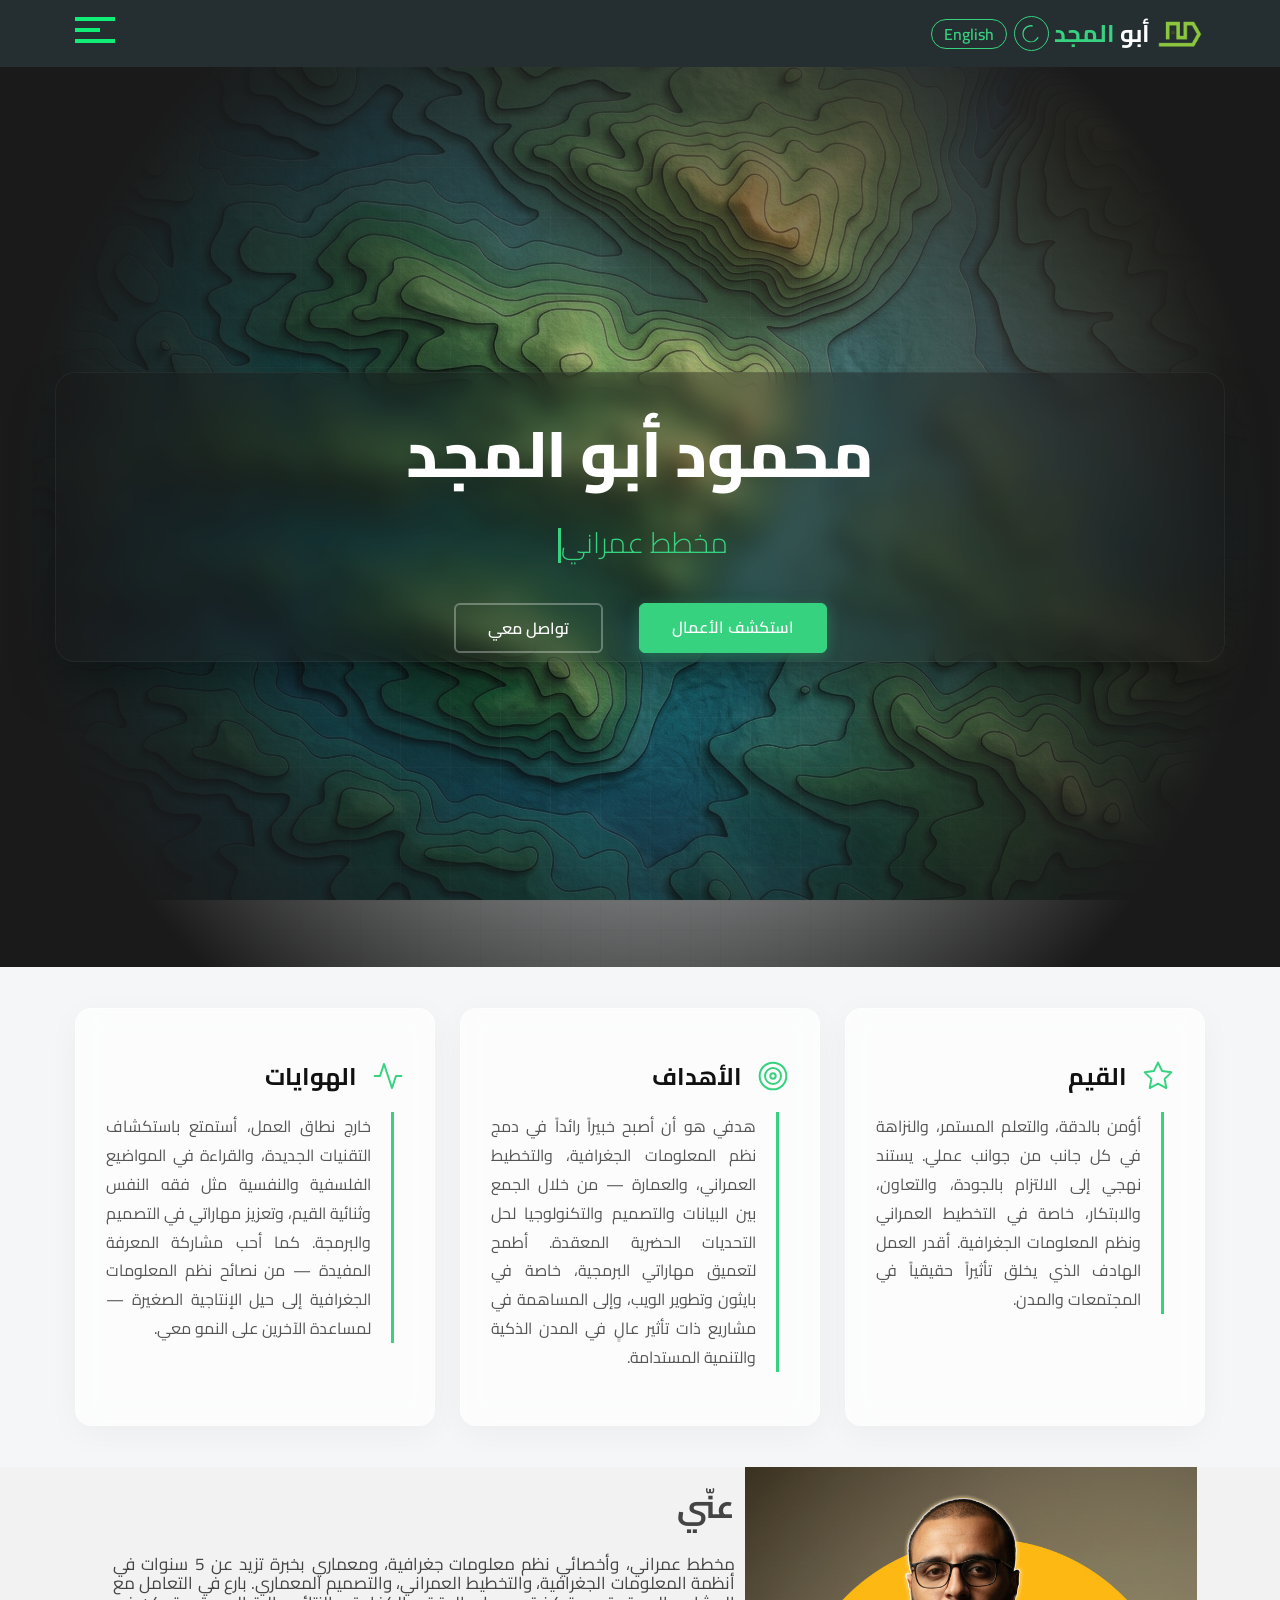
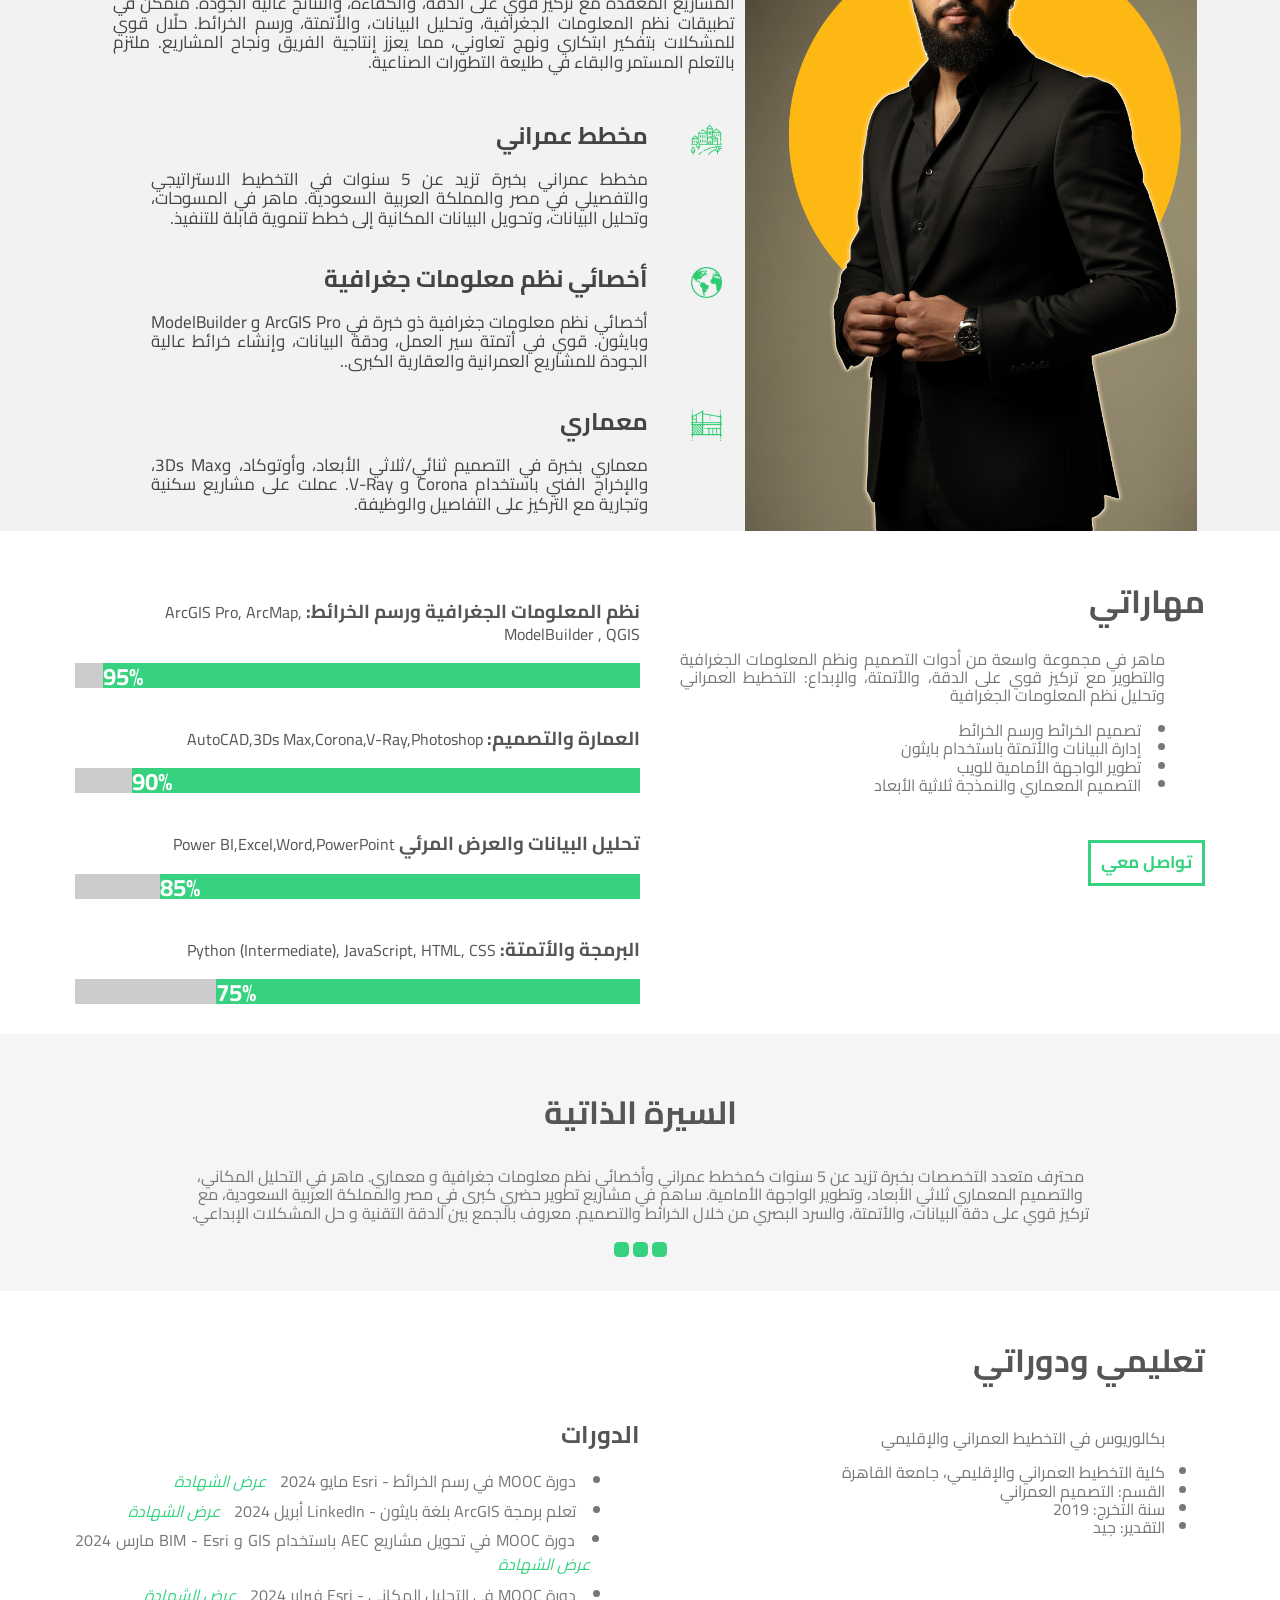
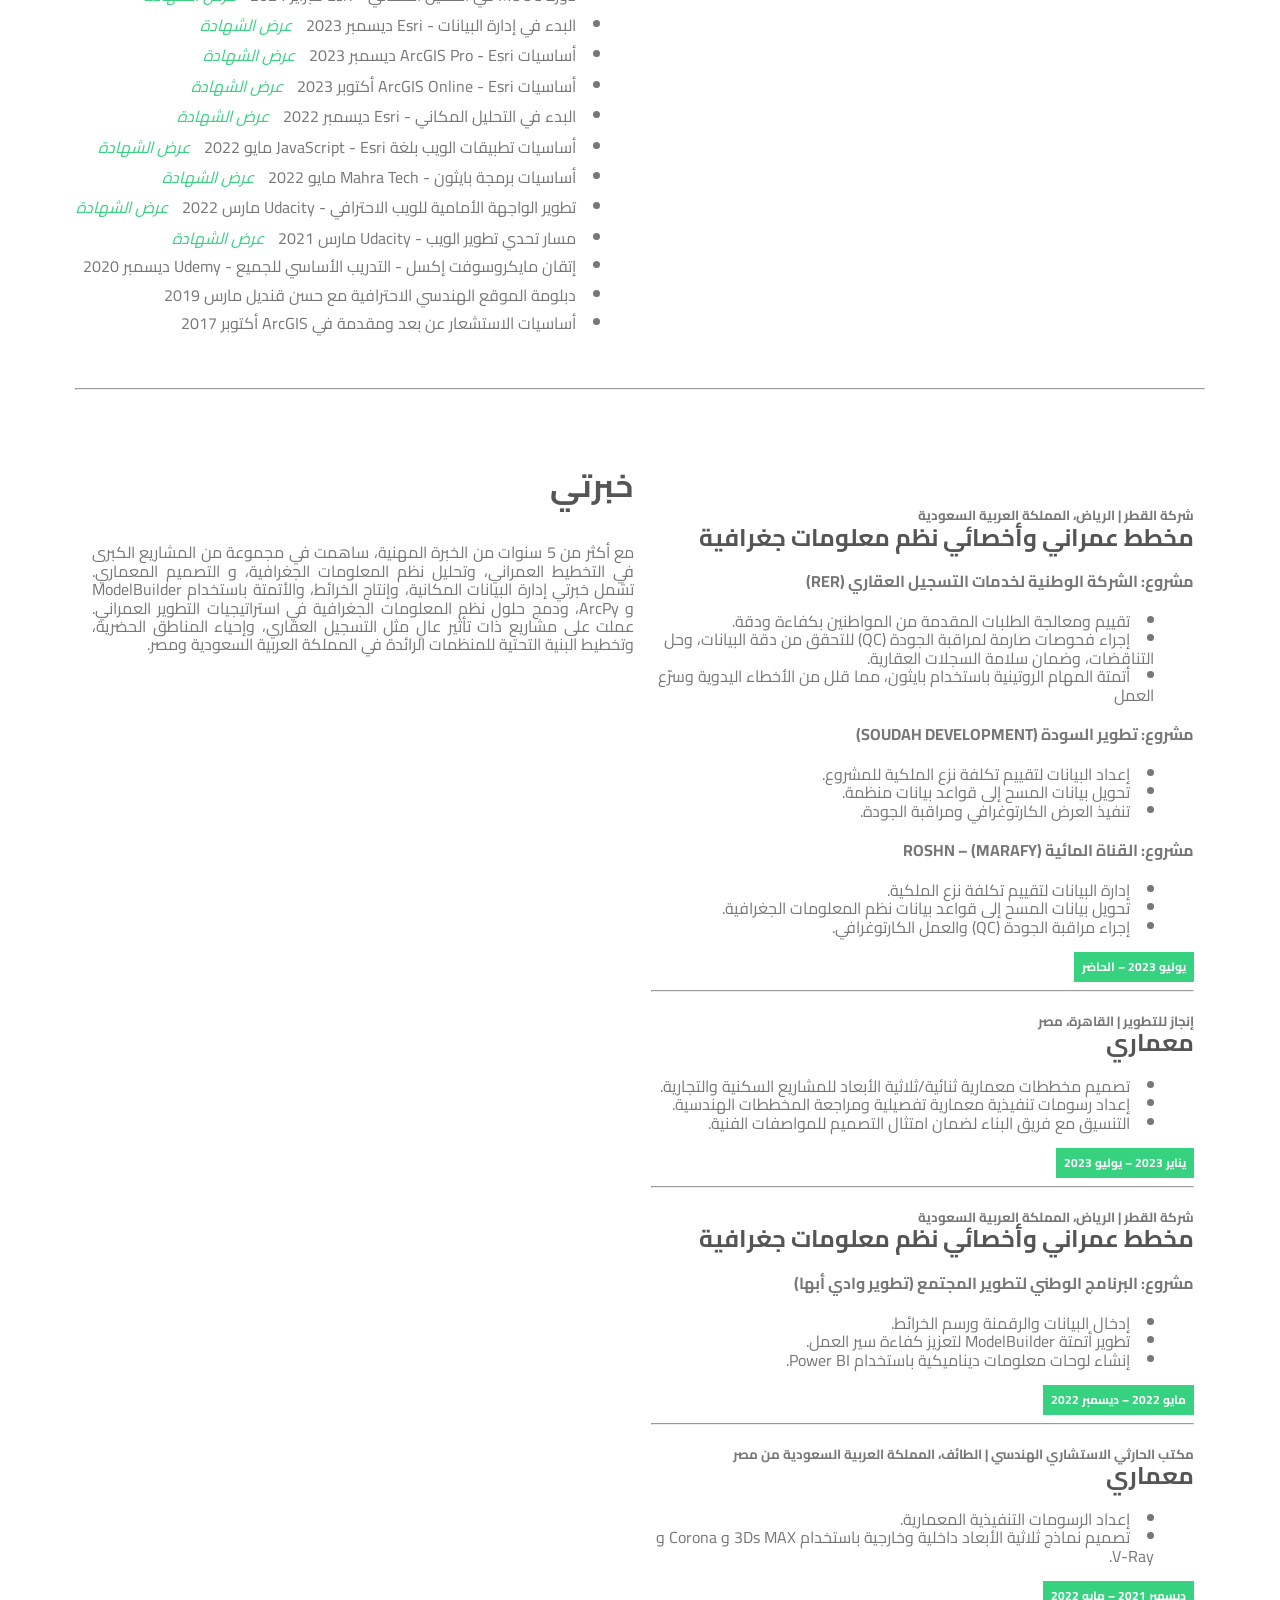
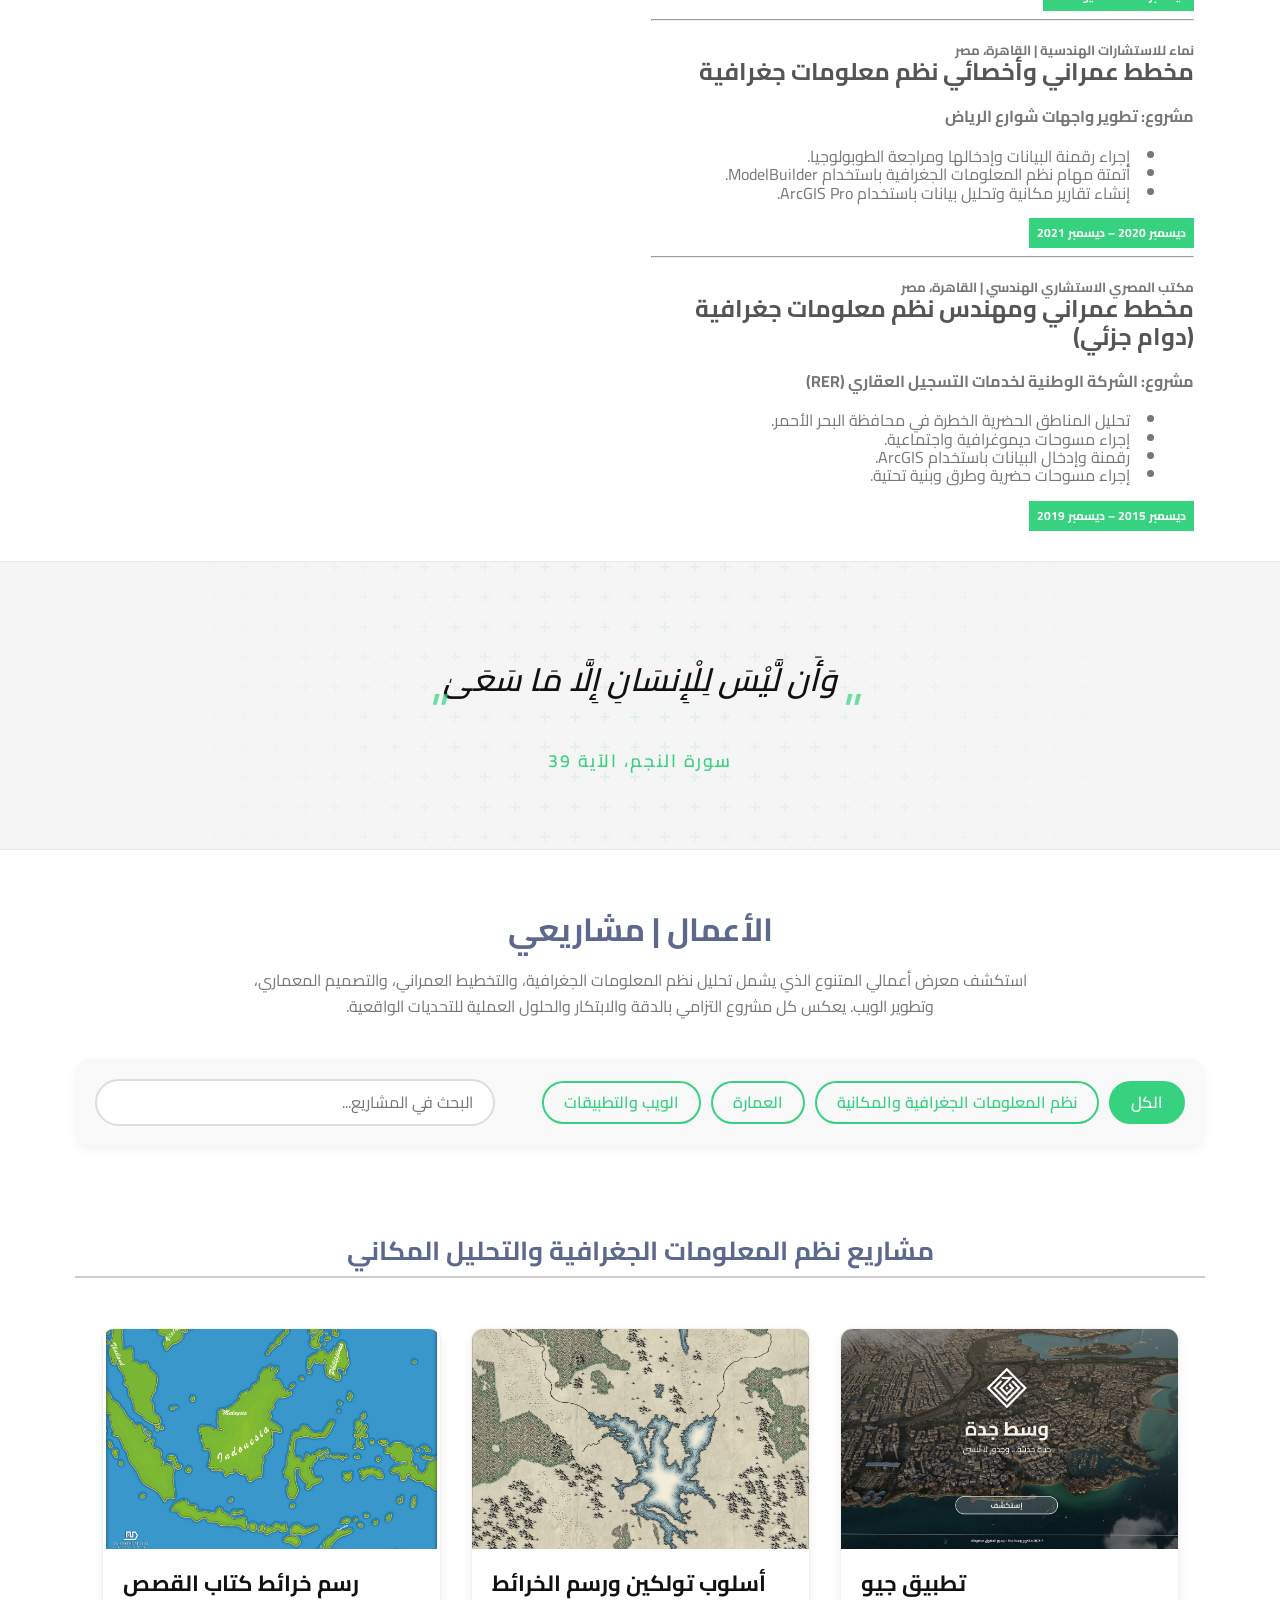
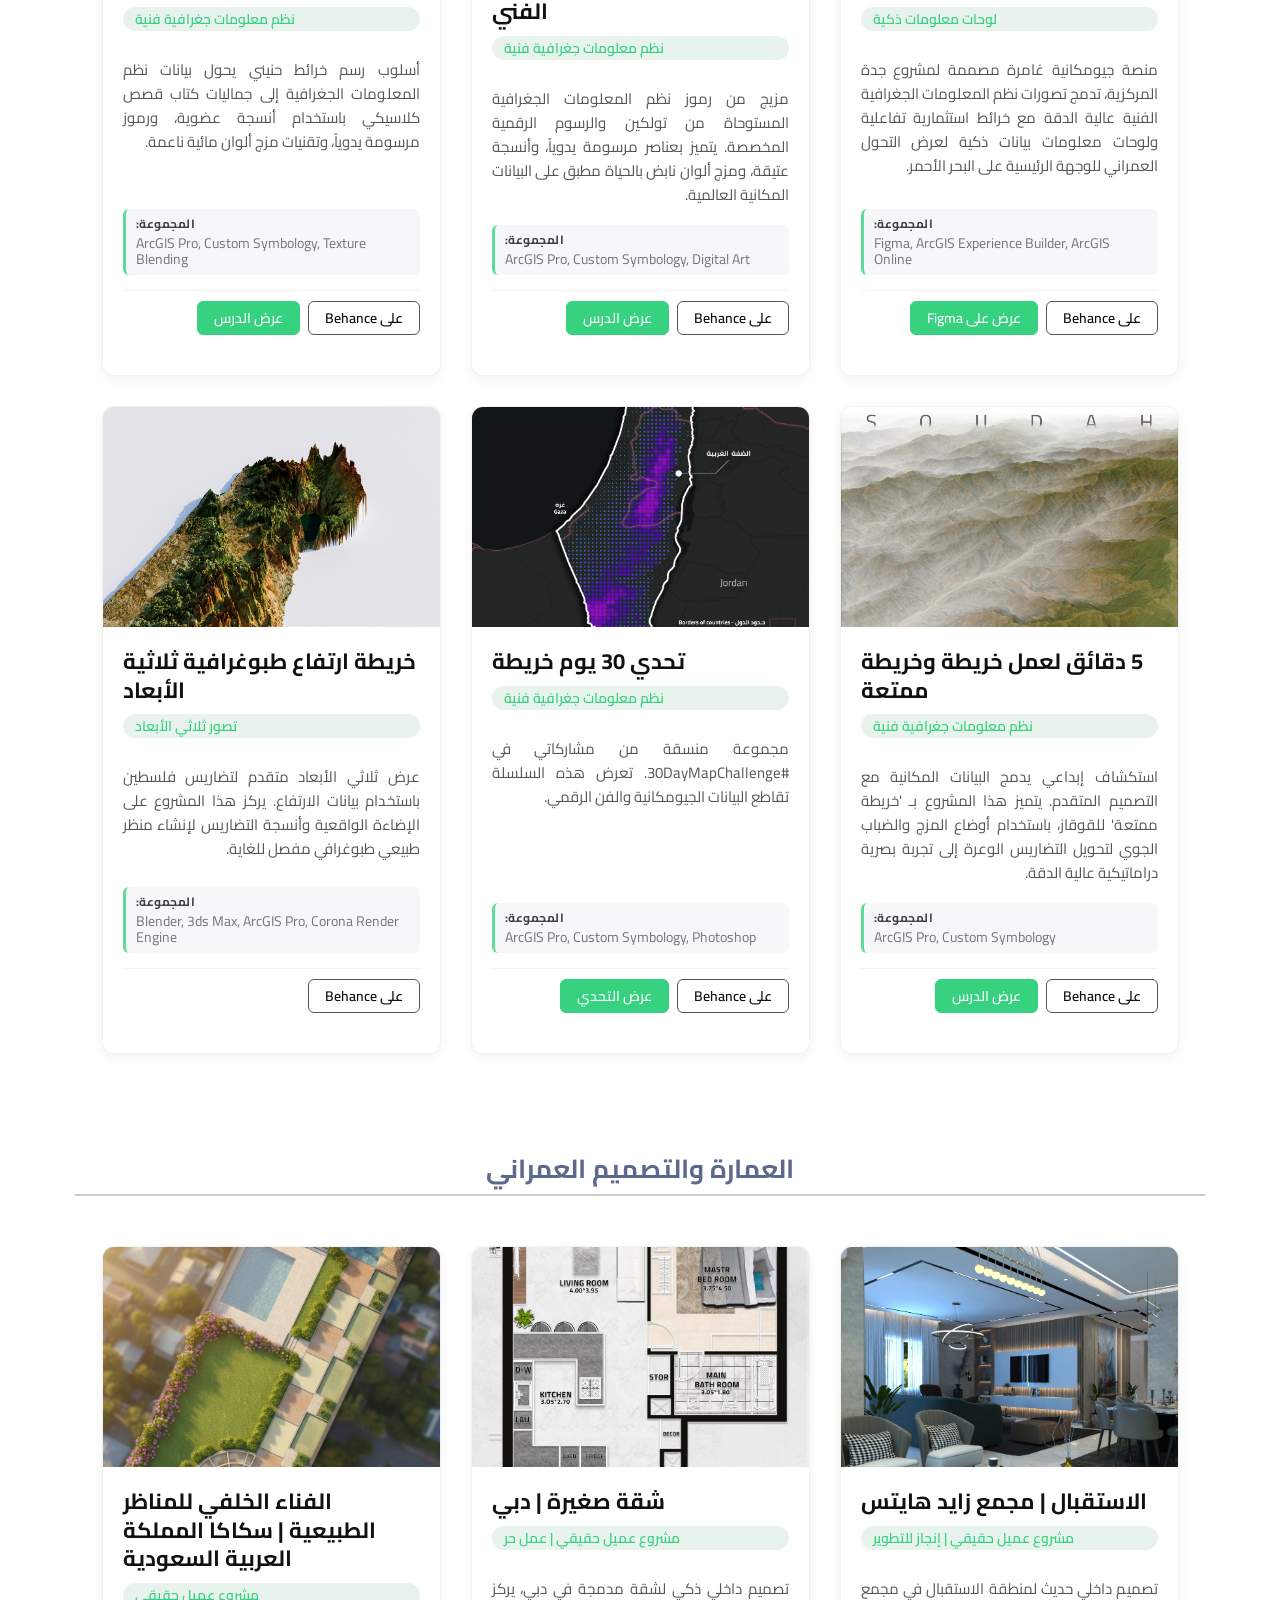
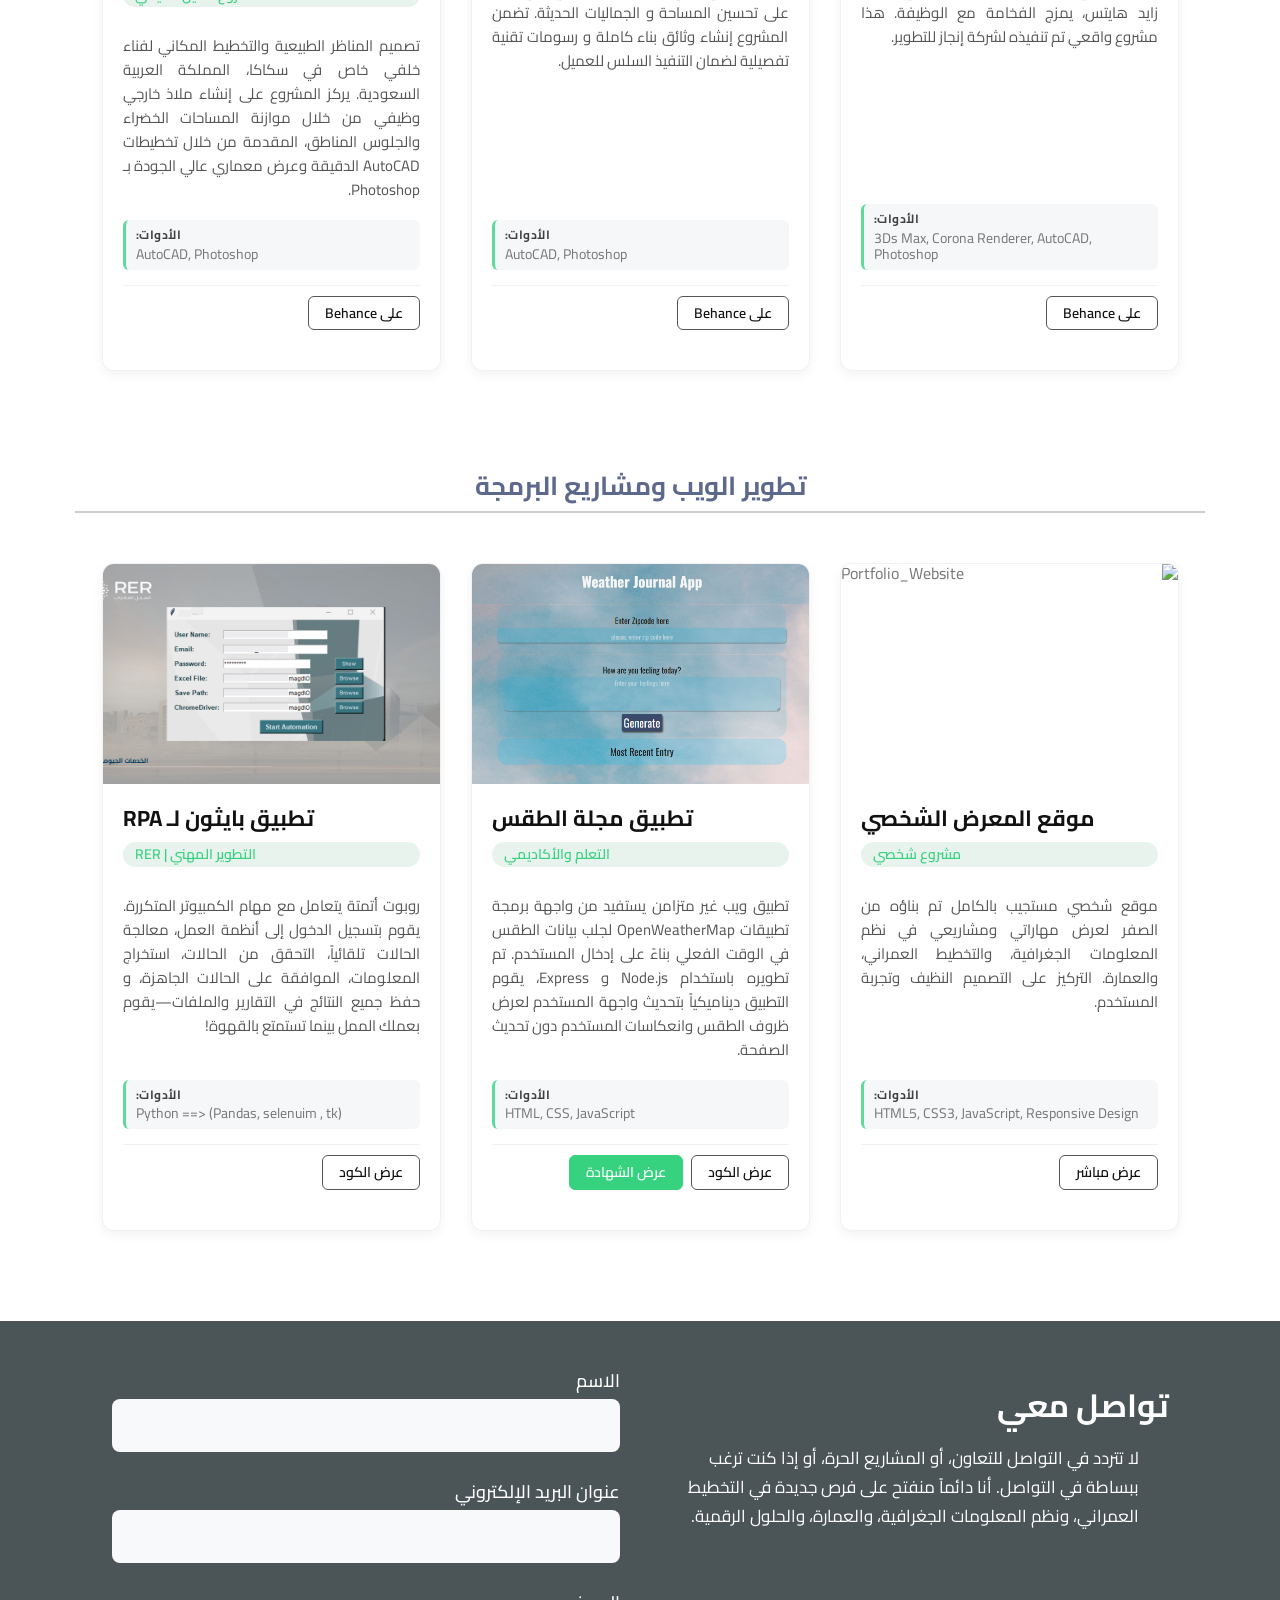
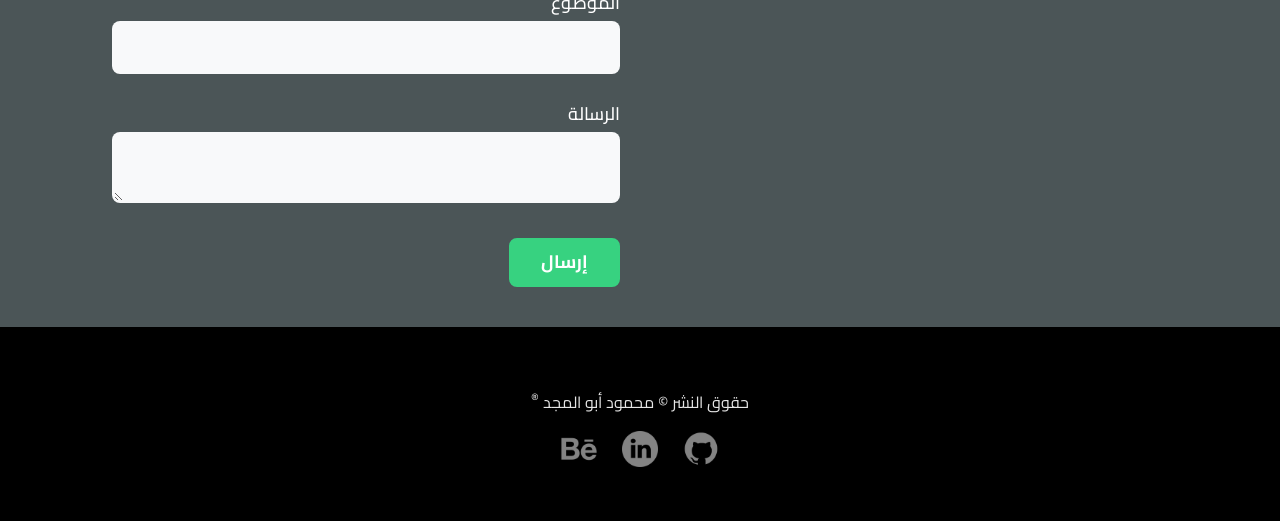
==== commit 8bfad77d: "update" ====
--- a/index-ar.html
+++ b/index-ar.html
@@ -84,21 +84,43 @@
     <div class="feature">
         <div class="container">
             <div class="values feat reveal">
-                <h1>القيم</h1>
+                <h1>
+                    <svg xmlns="http://www.w3.org/2000/svg" viewBox="0 0 24 24" fill="none" stroke="currentColor"
+                        stroke-linecap="round" stroke-linejoin="round">
+                        <polygon
+                            points="12 2 15.09 8.26 22 9.27 17 14.14 18.18 21.02 12 17.77 5.82 21.02 7 14.14 2 9.27 8.91 8.26 12 2">
+                        </polygon>
+                    </svg>
+                    القيم
+                </h1>
                 <p>أؤمن بالدقة، والتعلم المستمر، والنزاهة في كل
                     جانب من جوانب عملي. يستند نهجي إلى الالتزام بالجودة، والتعاون،
                     والابتكار، خاصة في التخطيط العمراني ونظم المعلومات الجغرافية. أقدر العمل الهادف الذي يخلق
                     تأثيراً حقيقياً في المجتمعات والمدن.</p>
             </div>
             <div class="goals feat reveal">
-                <h1>الأهداف</h1>
+                <h1>
+                    <svg xmlns="http://www.w3.org/2000/svg" viewBox="0 0 24 24" fill="none" stroke="currentColor"
+                        stroke-linecap="round" stroke-linejoin="round">
+                        <circle cx="12" cy="12" r="10"></circle>
+                        <circle cx="12" cy="12" r="6"></circle>
+                        <circle cx="12" cy="12" r="2"></circle>
+                    </svg>
+                    الأهداف
+                </h1>
                 <p>هدفي هو أن أصبح خبيراً رائداً في دمج نظم المعلومات الجغرافية، والتخطيط العمراني،
                     والعمارة — من خلال الجمع بين البيانات والتصميم والتكنولوجيا لحل التحديات الحضرية
                     المعقدة. أطمح لتعميق مهاراتي البرمجية، خاصة في بايثون وتطوير الويب، وإلى
                     المساهمة في مشاريع ذات تأثير عالٍ في المدن الذكية والتنمية المستدامة.</p>
             </div>
             <div class="hobbies feat reveal">
-                <h1>الهوايات</h1>
+                <h1>
+                    <svg xmlns="http://www.w3.org/2000/svg" viewBox="0 0 24 24" fill="none" stroke="currentColor"
+                        stroke-linecap="round" stroke-linejoin="round">
+                        <path d="M22 12h-4l-3 9L9 3l-3 9H2"></path>
+                    </svg>
+                    الهوايات
+                </h1>
                 <p>خارج نطاق العمل، أستمتع باستكشاف التقنيات الجديدة، والقراءة في المواضيع الفلسفية
                     والنفسية مثل فقه النفس وثنائية القيم، وتعزيز مهاراتي
                     في التصميم والبرمجة. كما أحب مشاركة المعرفة المفيدة — من نصائح نظم المعلومات الجغرافية إلى حيل
@@ -531,14 +553,10 @@
     </div>
 
     <div class="comment">
-        <div class="container">
-
-
-            <p>"وَأَن لَّيْسَ لِلْإِنسَانِ إِلَّا مَا سَعَىٰ"
-            </p>
+        <div class="container reveal">
+            <p>وَأَن لَّيْسَ لِلْإِنسَانِ إِلَّا مَا سَعَىٰ</p>
             <h3>سورة النجم، الآية 39</h3>
         </div>
-
     </div>
 
     <div class="port" id="portfolio1">
--- a/css/style.css
+++ b/css/style.css
@@ -395,19 +395,22 @@
 }
 
 .hero-headline {
-    font-size: clamp(2.5rem, 5vw, 4rem);
+    font-size: clamp(2rem, 5vw, 4rem);
     font-weight: 700;
     color: var(--soft-white);
     margin-bottom: 0.5rem;
     letter-spacing: -0.02em;
+    line-height: 1.2;
 }
 
 .hero-tagline {
-    font-size: clamp(1.2rem, 2.5vw, 1.8rem);
+    font-size: clamp(1.1rem, 2.5vw, 1.8rem);
     color: var(--primary-green-light);
-    height: 40px;
+    height: auto;
+    min-height: 40px;
     margin-bottom: 2rem;
     font-weight: 300;
+    line-height: 1.4;
 }
 
 /* Typing effect cursor */
@@ -474,7 +477,9 @@
 /* start feature */
 
 .feature {
-    background-color: var(--card-bg);
+    background-color: var(--bg-primary);
+    position: relative;
+    z-index: 10;
 }
 
 .feature .container {
@@ -489,14 +494,17 @@
 .feature .feat {
     flex: 1 1 calc(33.333% - 40px);
     min-width: 320px;
-    background-color: var(--card-bg);
-    border-radius: 20px;
-    box-shadow: 0 4px 15px rgba(0, 0, 0, 0.05);
-    padding: 30px;
+    background: rgba(255, 255, 255, 0.7);
+    backdrop-filter: blur(12px);
+    -webkit-backdrop-filter: blur(12px);
+    border-radius: 16px;
+    box-shadow: 0 8px 32px rgba(0, 0, 0, 0.04);
+    padding: 35px 30px;
     margin: 1px auto;
     box-sizing: border-box;
-    transition: transform 0.3s ease, box-shadow 0.3s ease;
-    border: 1px solid rgba(0, 0, 0, 0.05);
+    transition: all 0.4s cubic-bezier(0.165, 0.84, 0.44, 1);
+    border: 1px solid rgba(255, 255, 255, 0.5);
+    border-bottom: 3px solid transparent;
     position: relative;
 }
 
@@ -505,8 +513,10 @@
 }
 
 .feature .feat:hover {
-    transform: translateY(-5px);
-    box-shadow: 0 10px 25px rgba(46, 139, 87, 0.1);
+    transform: translateY(-8px);
+    box-shadow: 0 15px 40px rgba(55, 210, 128, 0.12);
+    border-bottom: 3px solid var(--primary-green);
+    background: rgba(255, 255, 255, 0.9);
 }
 
 .feature .feat h1 {
@@ -641,7 +651,16 @@
 
 @media (max-width: 998px) {
     .about .my-img {
-        display: none;
+        width: 100%;
+        display: block;
+        margin-bottom: 30px;
+        border-radius: 12px;
+        box-shadow: 0 10px 30px rgba(0, 0, 0, 0.1);
+    }
+
+    div.imgscenter {
+        min-height: 350px;
+        border-radius: 12px;
     }
 
     .about .info {
@@ -1012,11 +1031,32 @@
 
 .comment p {
     color: var(--text-primary);
-    font-size: clamp(1.5rem, 3vw, 2.2rem);
-    font-weight: 400;
-    font-style: auto;
+    font-size: clamp(1.4rem, 2.8vw, 2rem);
+    font-weight: 600;
+    font-style: italic;
     letter-spacing: 0.5px;
-    margin-bottom: 15px;
+    margin-bottom: 25px;
+    line-height: 1.6;
+    position: relative;
+    display: inline-block;
+}
+
+.comment p::before,
+.comment p::after {
+    content: '"';
+    color: var(--primary-green);
+    font-size: 1.5em;
+    vertical-align: text-bottom;
+    line-height: 0;
+    opacity: 0.7;
+}
+
+.comment h3 {
+    color: var(--primary-green) !important;
+    font-size: 1.2rem;
+    font-weight: 700;
+    letter-spacing: 1px;
+    text-transform: uppercase;
 }
 
 .comment h3 {
--- a/css/dark-mode.css
+++ b/css/dark-mode.css
@@ -51,8 +51,17 @@
 }
 
 body.dark-mode .feature .feat {
-    background-color: #2d2d2d;
-    box-shadow: 0 4px 8px rgba(0, 0, 0, 0.3);
+    background: rgba(42, 42, 42, 0.6);
+    backdrop-filter: blur(12px);
+    -webkit-backdrop-filter: blur(12px);
+    box-shadow: 0 4px 15px rgba(0, 0, 0, 0.5);
+    border: 1px solid rgba(255, 255, 255, 0.08);
+}
+
+body.dark-mode .feature .feat:hover {
+    background: rgba(42, 42, 42, 0.85);
+    box-shadow: 0 15px 40px rgba(55, 210, 128, 0.08);
+    border-bottom: 3px solid var(--primary-green);
 }
 
 body.dark-mode .feature .feat h1 {
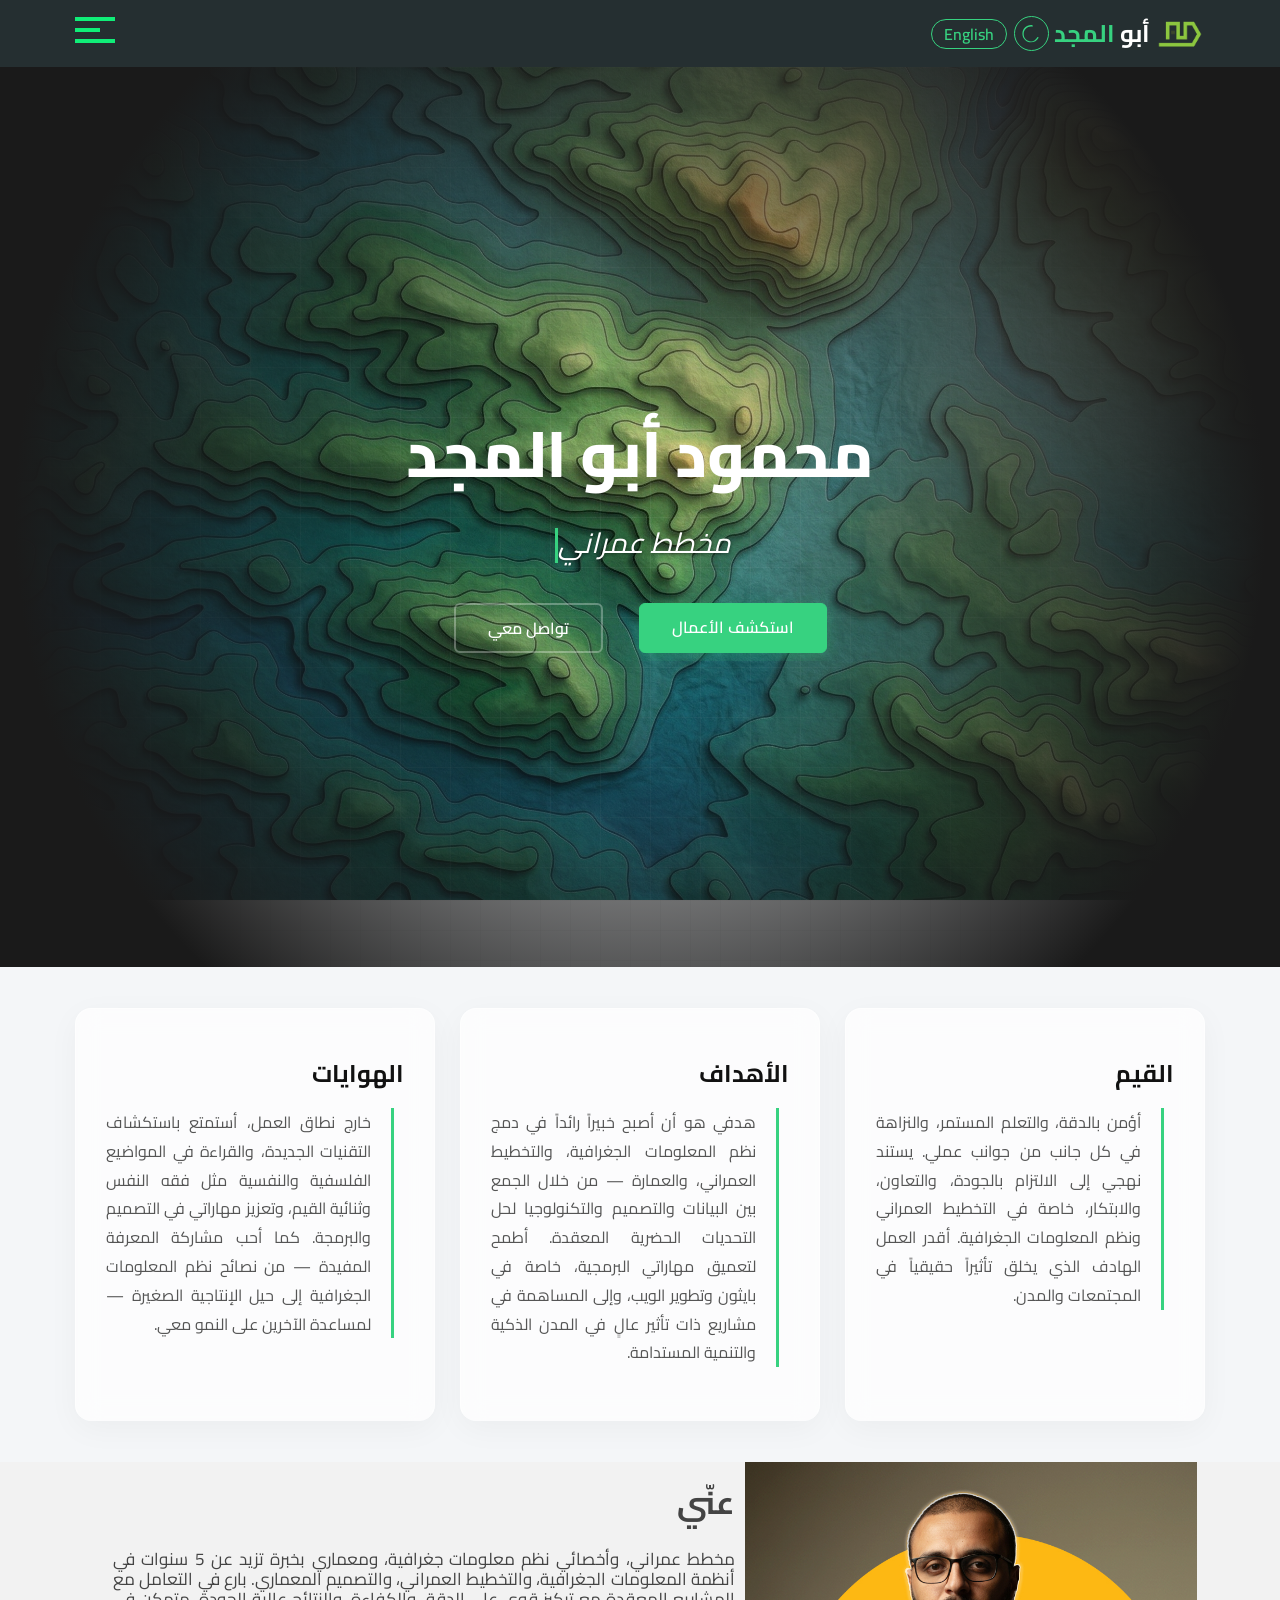
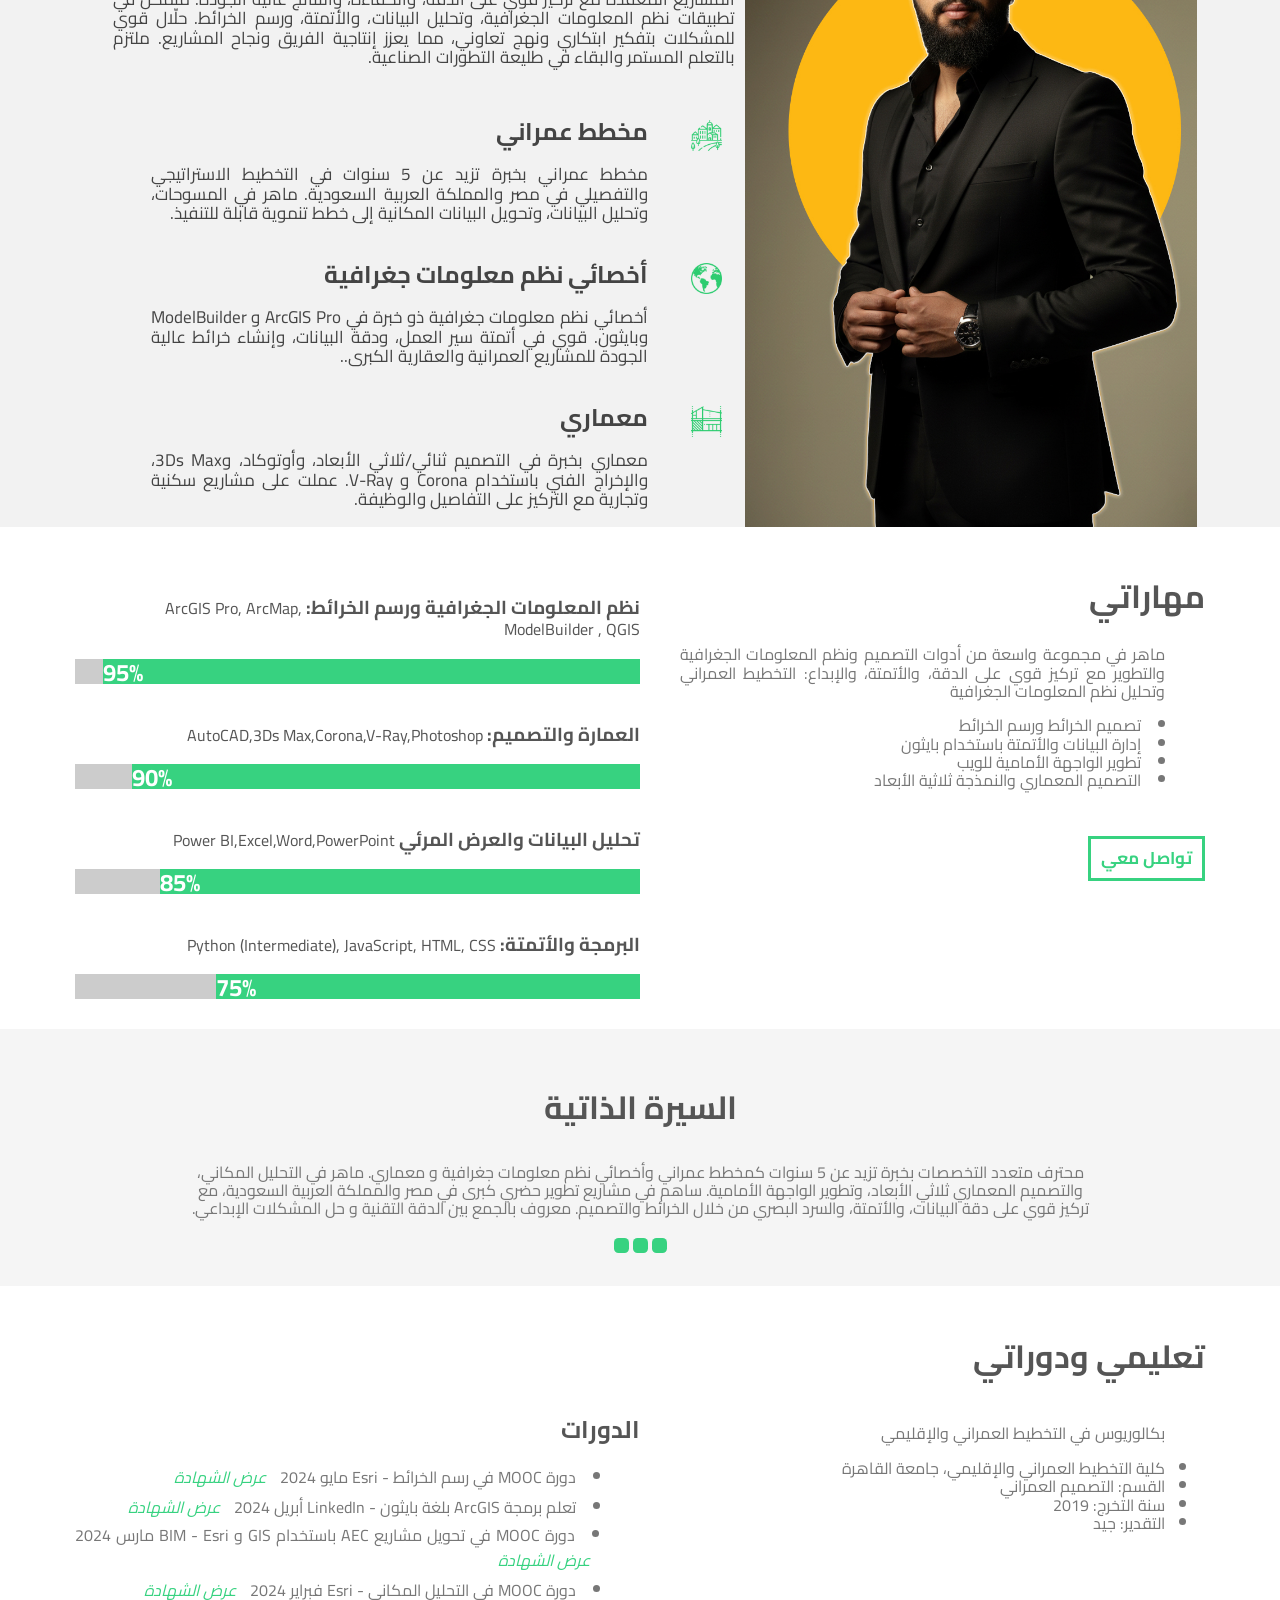
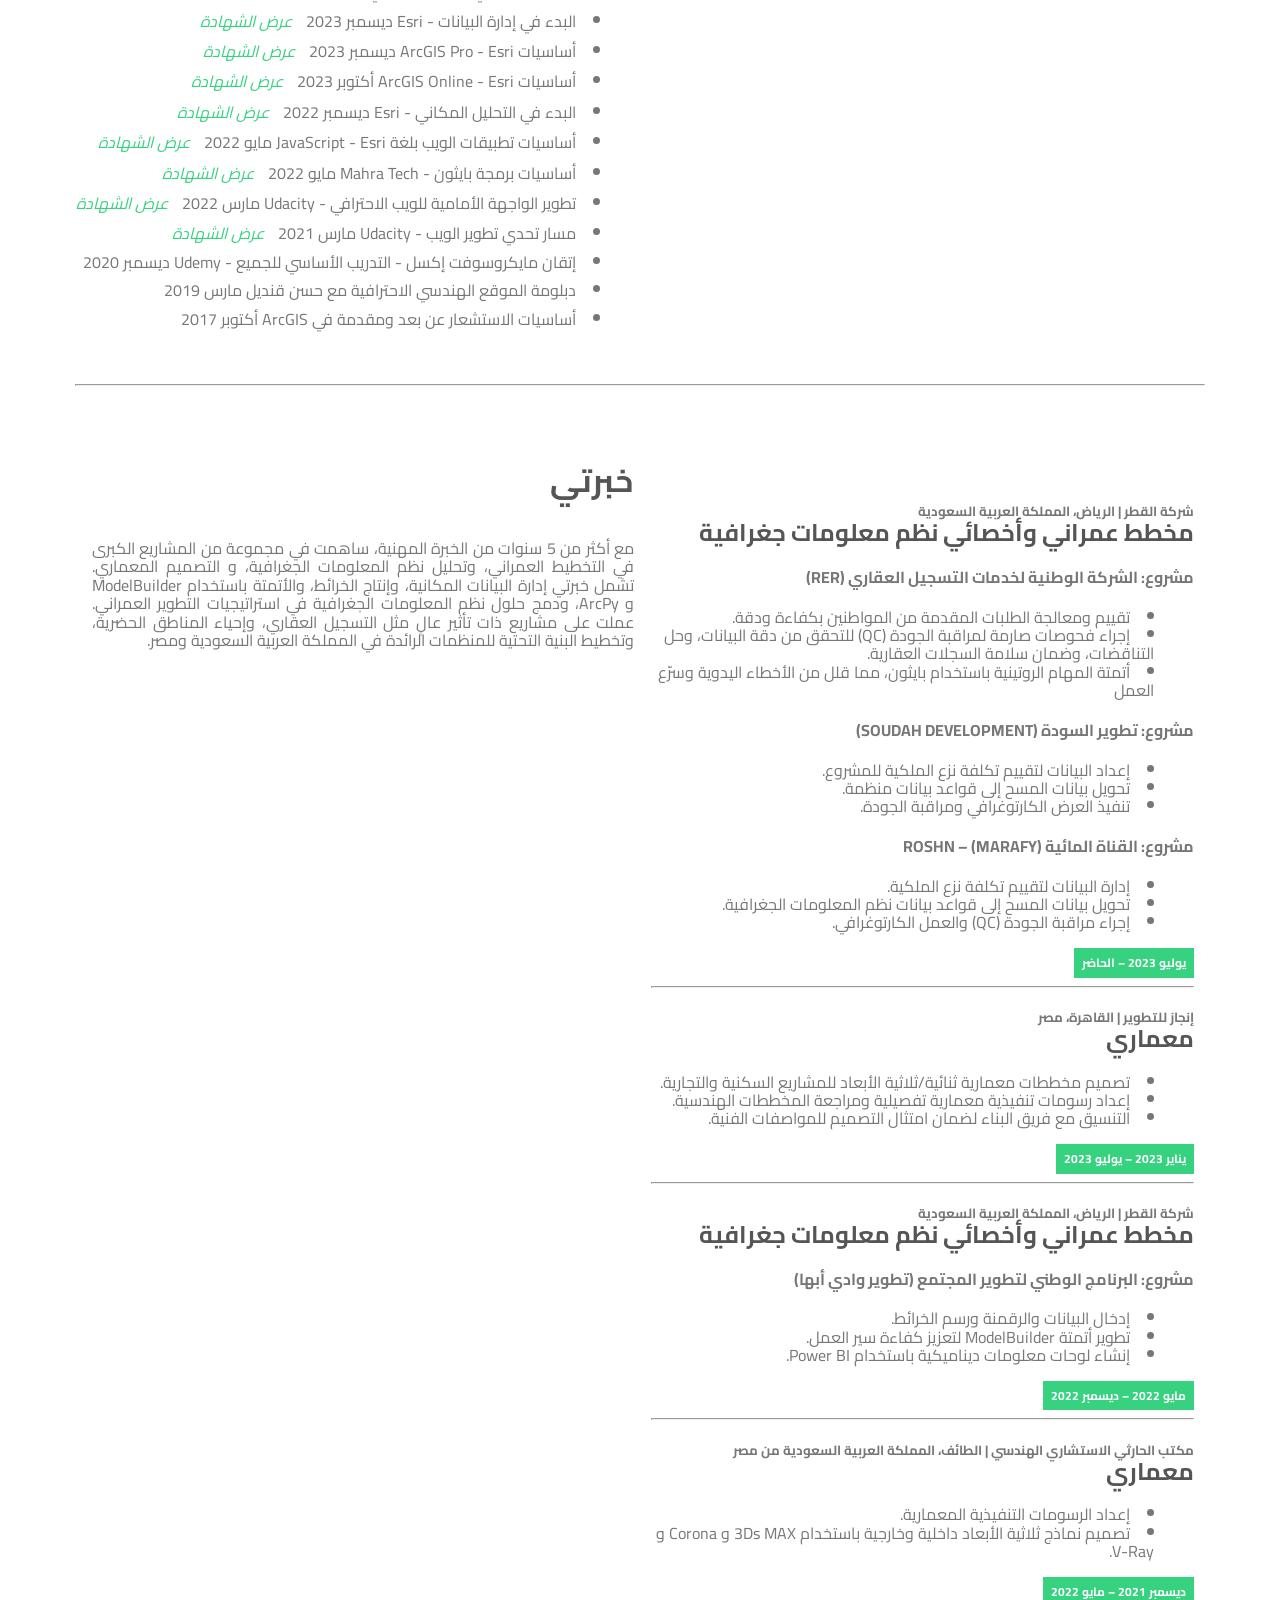
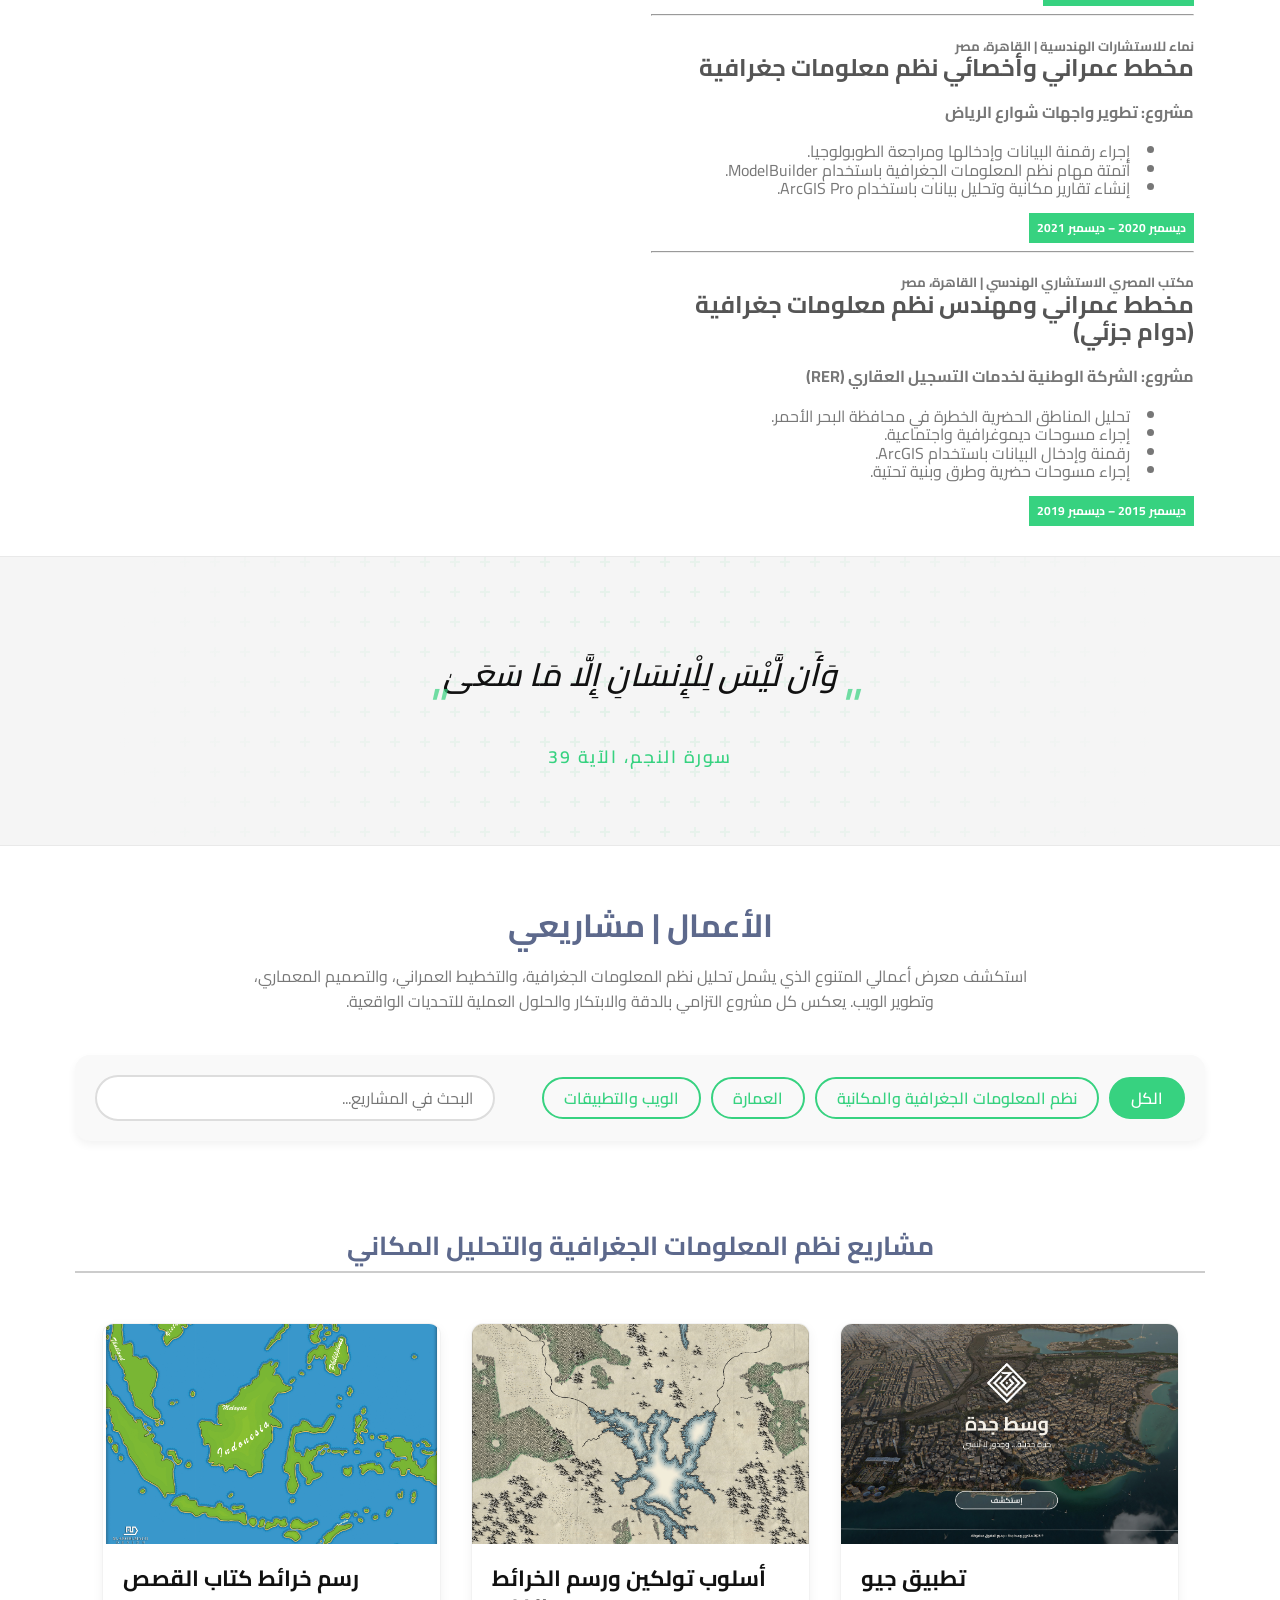
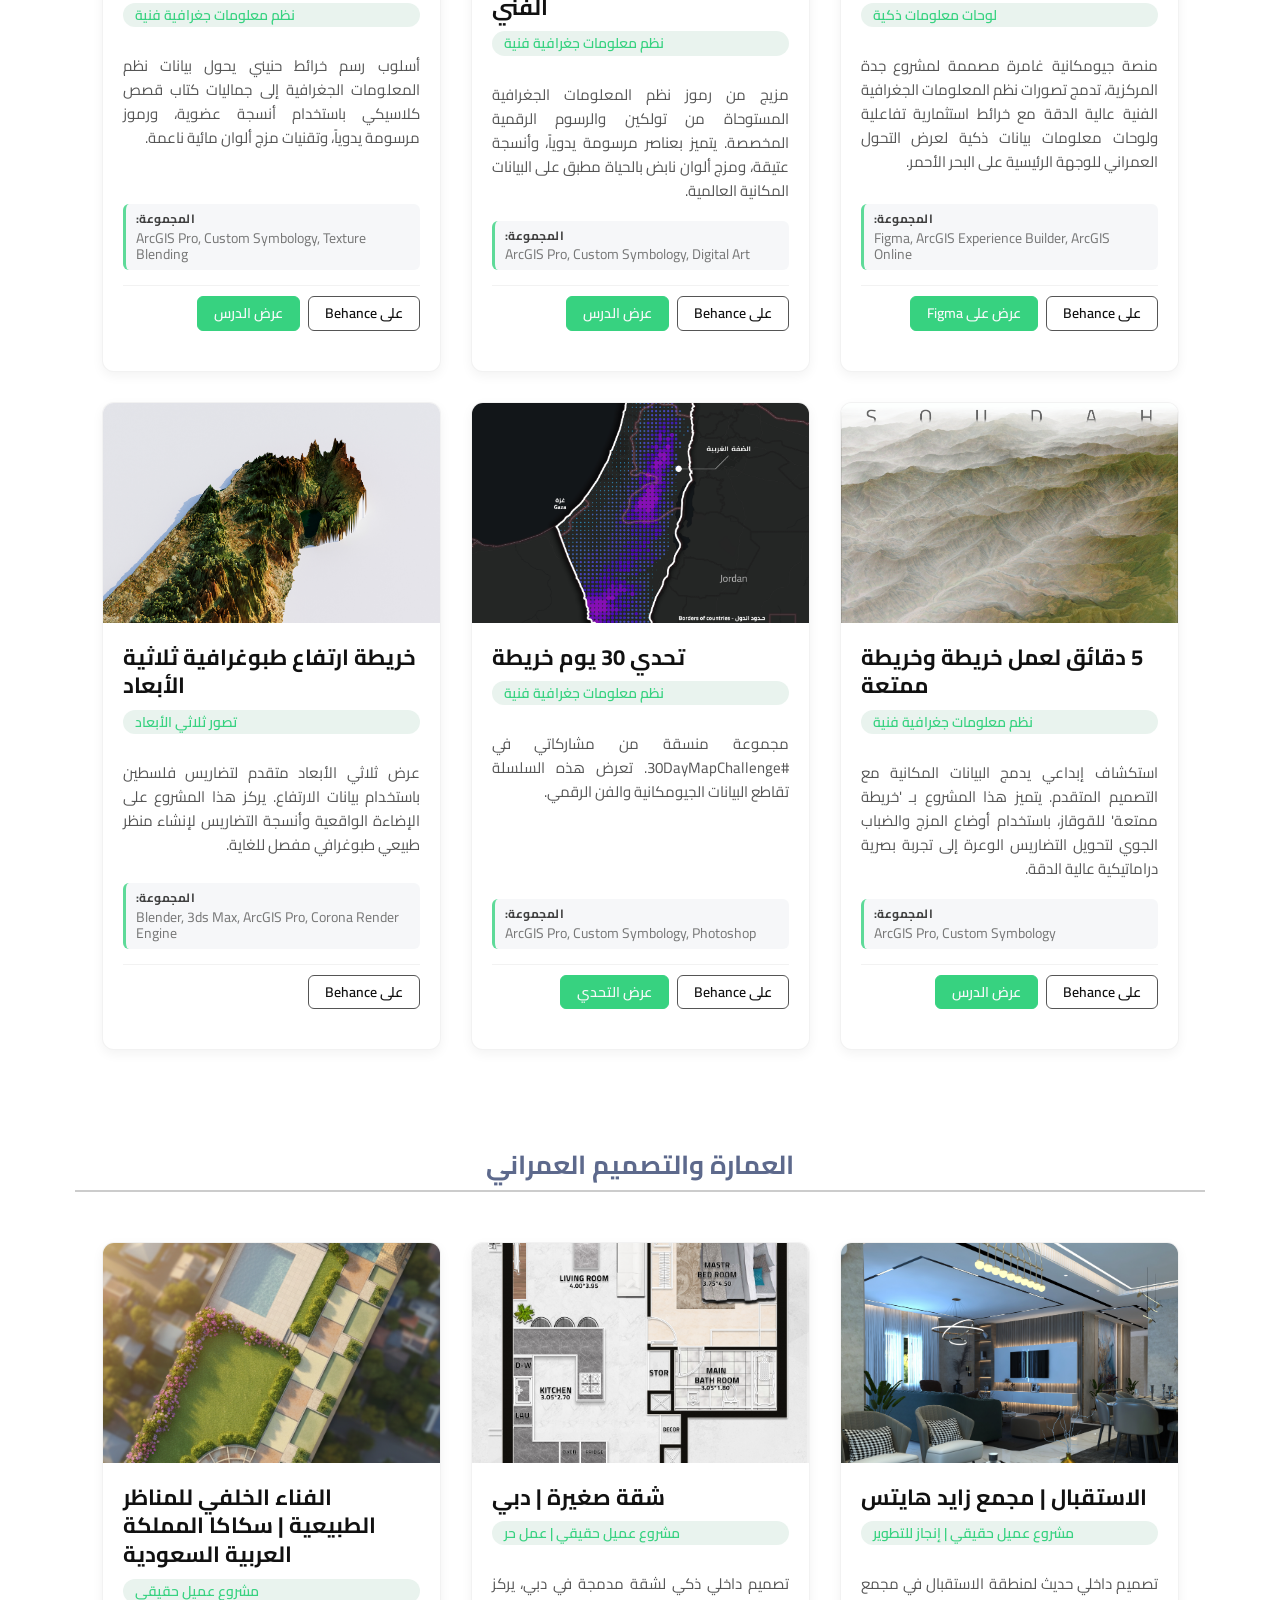
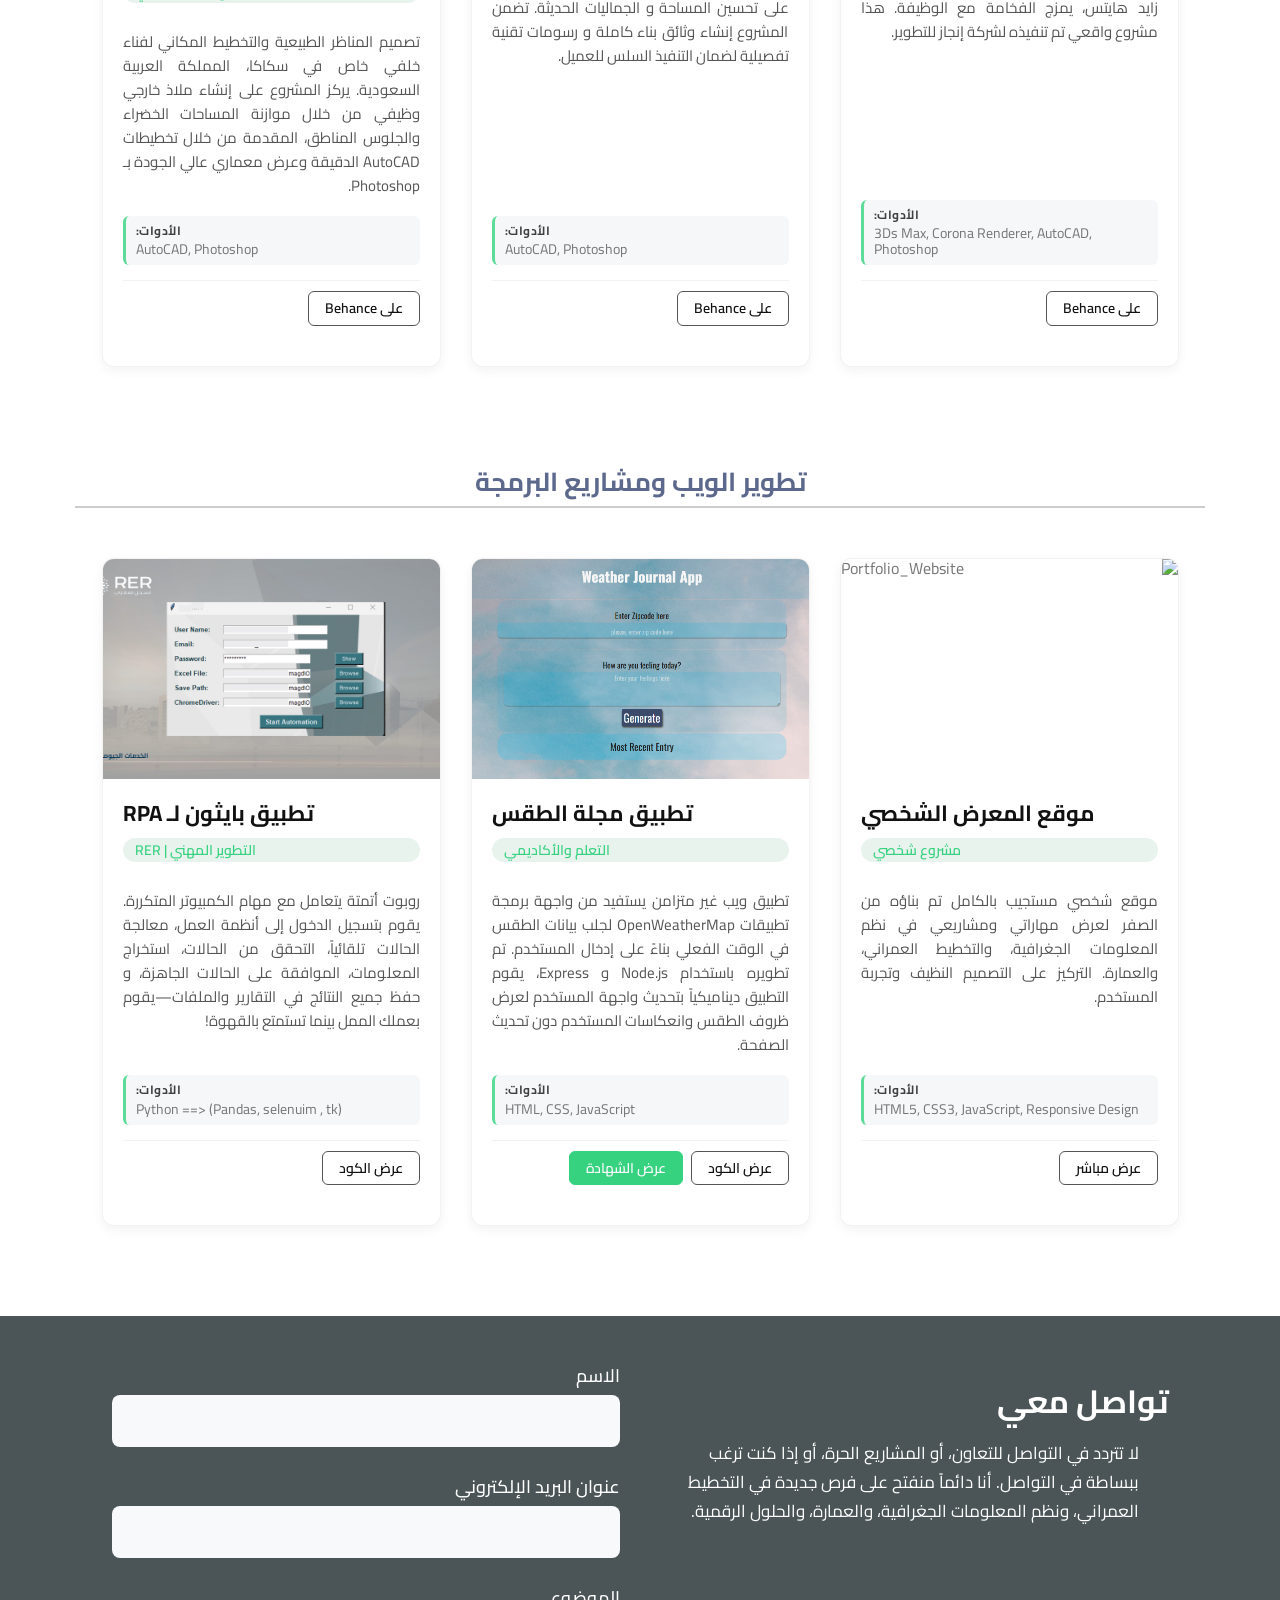
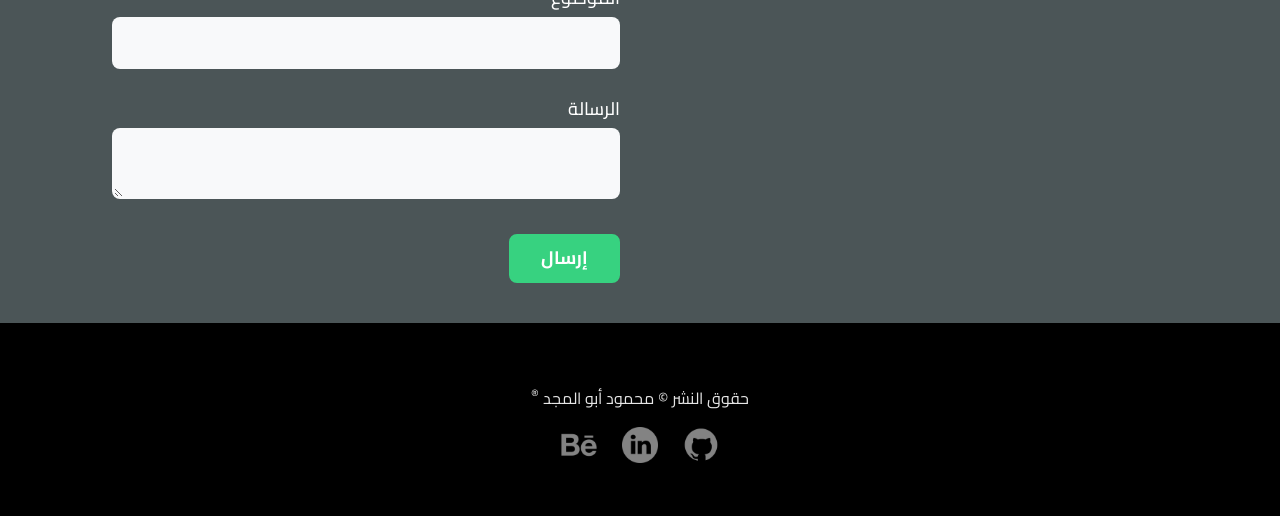
==== commit 3f2cbd31: "update" ====
--- a/index-ar.html
+++ b/index-ar.html
@@ -85,12 +85,12 @@
         <div class="container">
             <div class="values feat reveal">
                 <h1>
-                    <svg xmlns="http://www.w3.org/2000/svg" viewBox="0 0 24 24" fill="none" stroke="currentColor"
+                    <!-- <svg xmlns="http://www.w3.org/2000/svg" viewBox="0 0 24 24" fill="none" stroke="currentColor"
                         stroke-linecap="round" stroke-linejoin="round">
                         <polygon
                             points="12 2 15.09 8.26 22 9.27 17 14.14 18.18 21.02 12 17.77 5.82 21.02 7 14.14 2 9.27 8.91 8.26 12 2">
                         </polygon>
-                    </svg>
+                    </svg> -->
                     القيم
                 </h1>
                 <p>أؤمن بالدقة، والتعلم المستمر، والنزاهة في كل
@@ -100,12 +100,12 @@
             </div>
             <div class="goals feat reveal">
                 <h1>
-                    <svg xmlns="http://www.w3.org/2000/svg" viewBox="0 0 24 24" fill="none" stroke="currentColor"
+                    <!-- <svg xmlns="http://www.w3.org/2000/svg" viewBox="0 0 24 24" fill="none" stroke="currentColor"
                         stroke-linecap="round" stroke-linejoin="round">
                         <circle cx="12" cy="12" r="10"></circle>
                         <circle cx="12" cy="12" r="6"></circle>
                         <circle cx="12" cy="12" r="2"></circle>
-                    </svg>
+                    </svg> -->
                     الأهداف
                 </h1>
                 <p>هدفي هو أن أصبح خبيراً رائداً في دمج نظم المعلومات الجغرافية، والتخطيط العمراني،
@@ -115,10 +115,10 @@
             </div>
             <div class="hobbies feat reveal">
                 <h1>
-                    <svg xmlns="http://www.w3.org/2000/svg" viewBox="0 0 24 24" fill="none" stroke="currentColor"
+                    <!-- <svg xmlns="http://www.w3.org/2000/svg" viewBox="0 0 24 24" fill="none" stroke="currentColor"
                         stroke-linecap="round" stroke-linejoin="round">
                         <path d="M22 12h-4l-3 9L9 3l-3 9H2"></path>
-                    </svg>
+                    </svg> -->
                     الهوايات
                 </h1>
                 <p>خارج نطاق العمل، أستمتع باستكشاف التقنيات الجديدة، والقراءة في المواضيع الفلسفية
--- a/css/style.css
+++ b/css/style.css
@@ -387,11 +387,6 @@
     z-index: 3;
     text-align: center;
     padding: 2rem;
-    background: rgba(26, 26, 26, 0.4);
-    backdrop-filter: blur(10px);
-    border: 1px solid rgba(255, 255, 255, 0.05);
-    border-radius: 20px;
-    box-shadow: 0 25px 50px -12px rgba(0, 0, 0, 0.5);
 }
 
 .hero-headline {
@@ -405,11 +400,12 @@
 
 .hero-tagline {
     font-size: clamp(1.1rem, 2.5vw, 1.8rem);
-    color: var(--primary-green-light);
+    color: #ffffff;
     height: auto;
     min-height: 40px;
     margin-bottom: 2rem;
-    font-weight: 300;
+    font-style: italic;
+    text-shadow: 1px 1px 3px rgba(0, 0, 0, 0.4);
     line-height: 1.4;
 }
 
@@ -2023,6 +2019,11 @@
 }
 
 @media (max-width: 991px) {
+    .hero-cover {
+        background-attachment: scroll;
+        background-position: top center;
+    }
+
     .header .nav .dropdown-menu {
         position: static;
         opacity: 1;
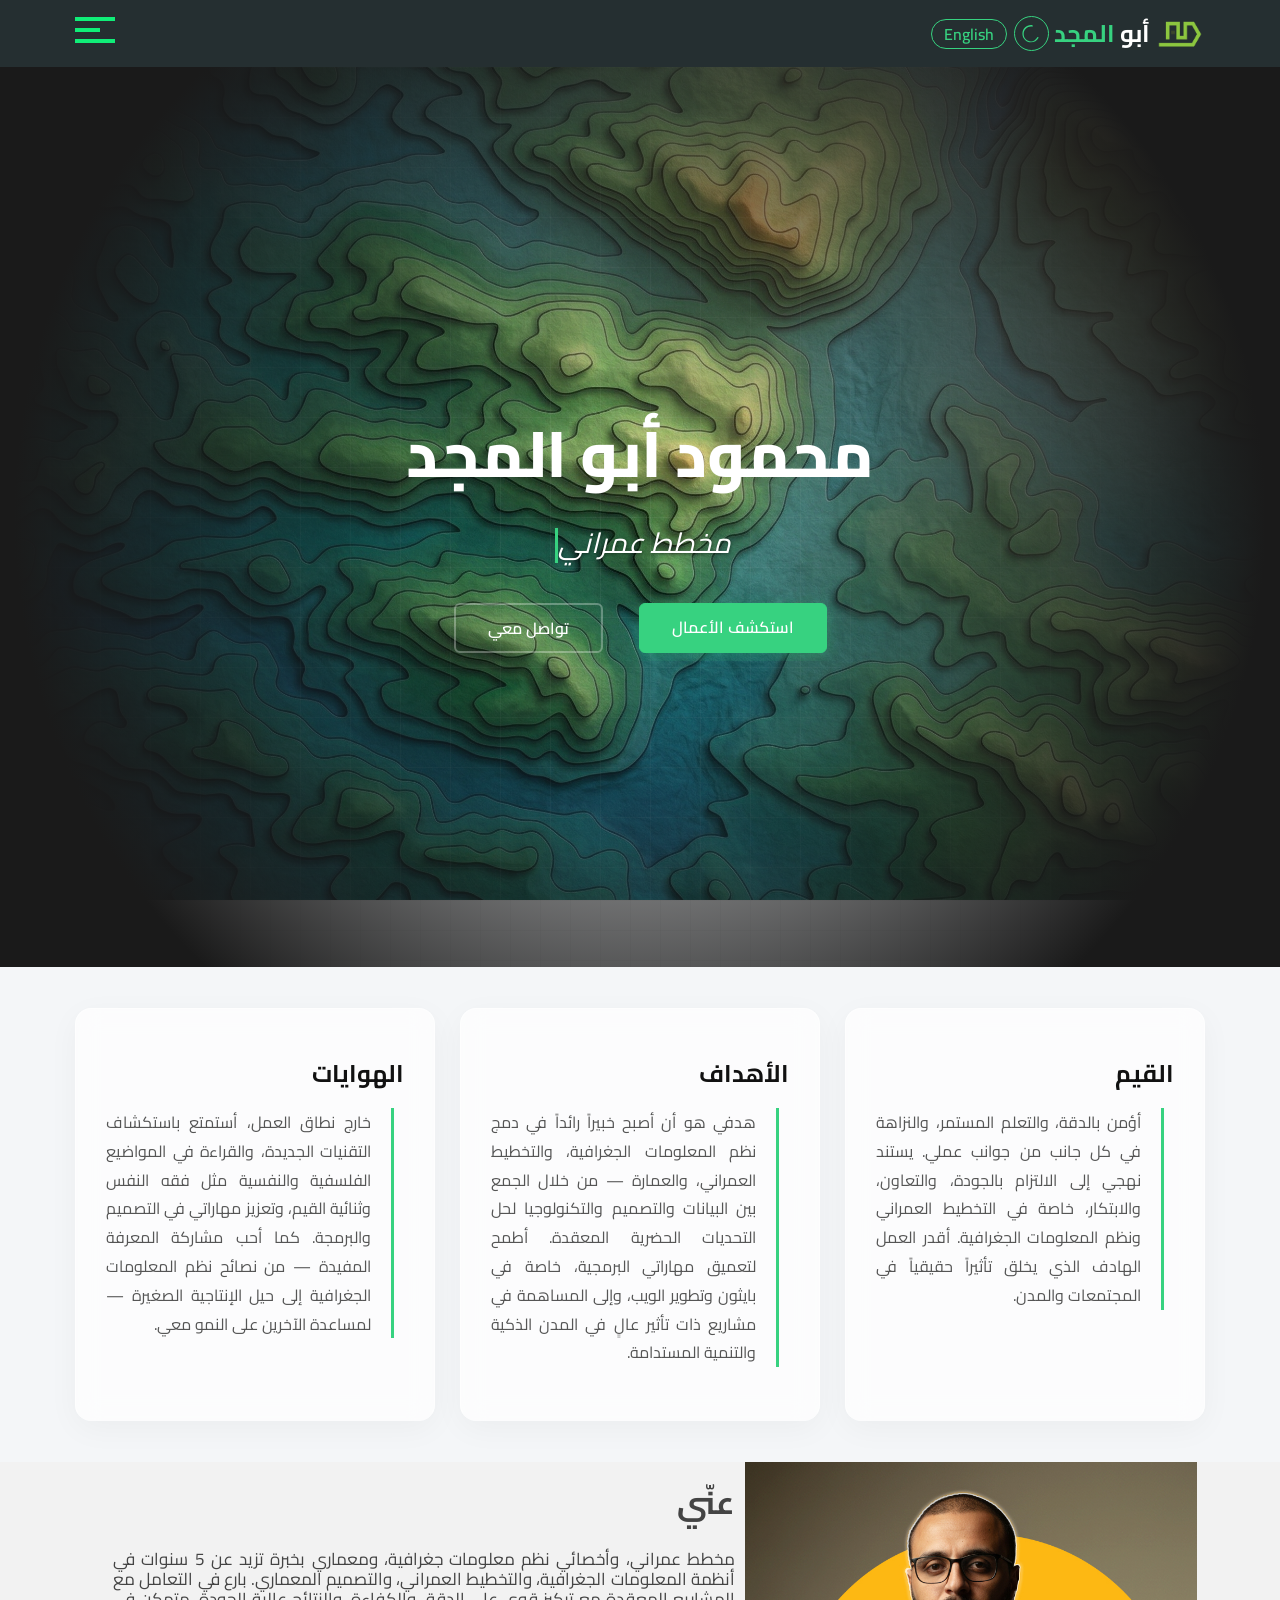
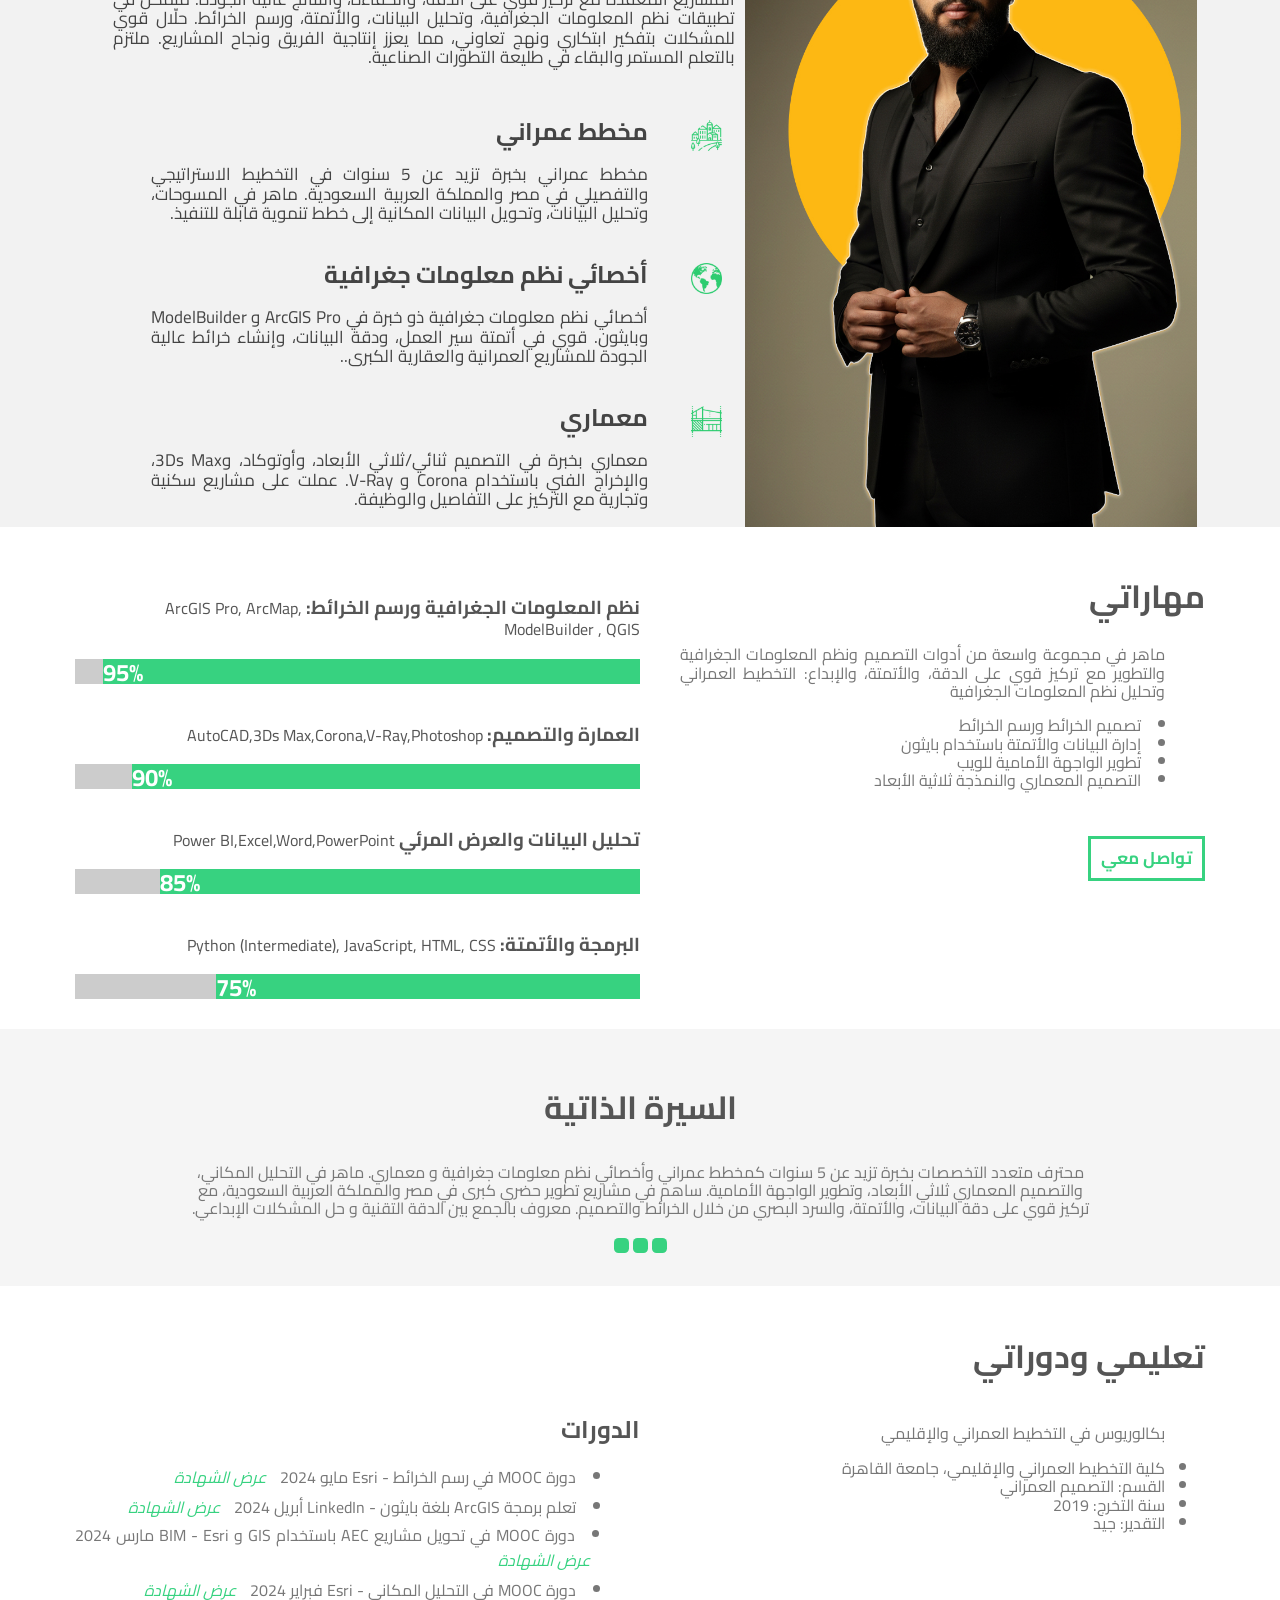
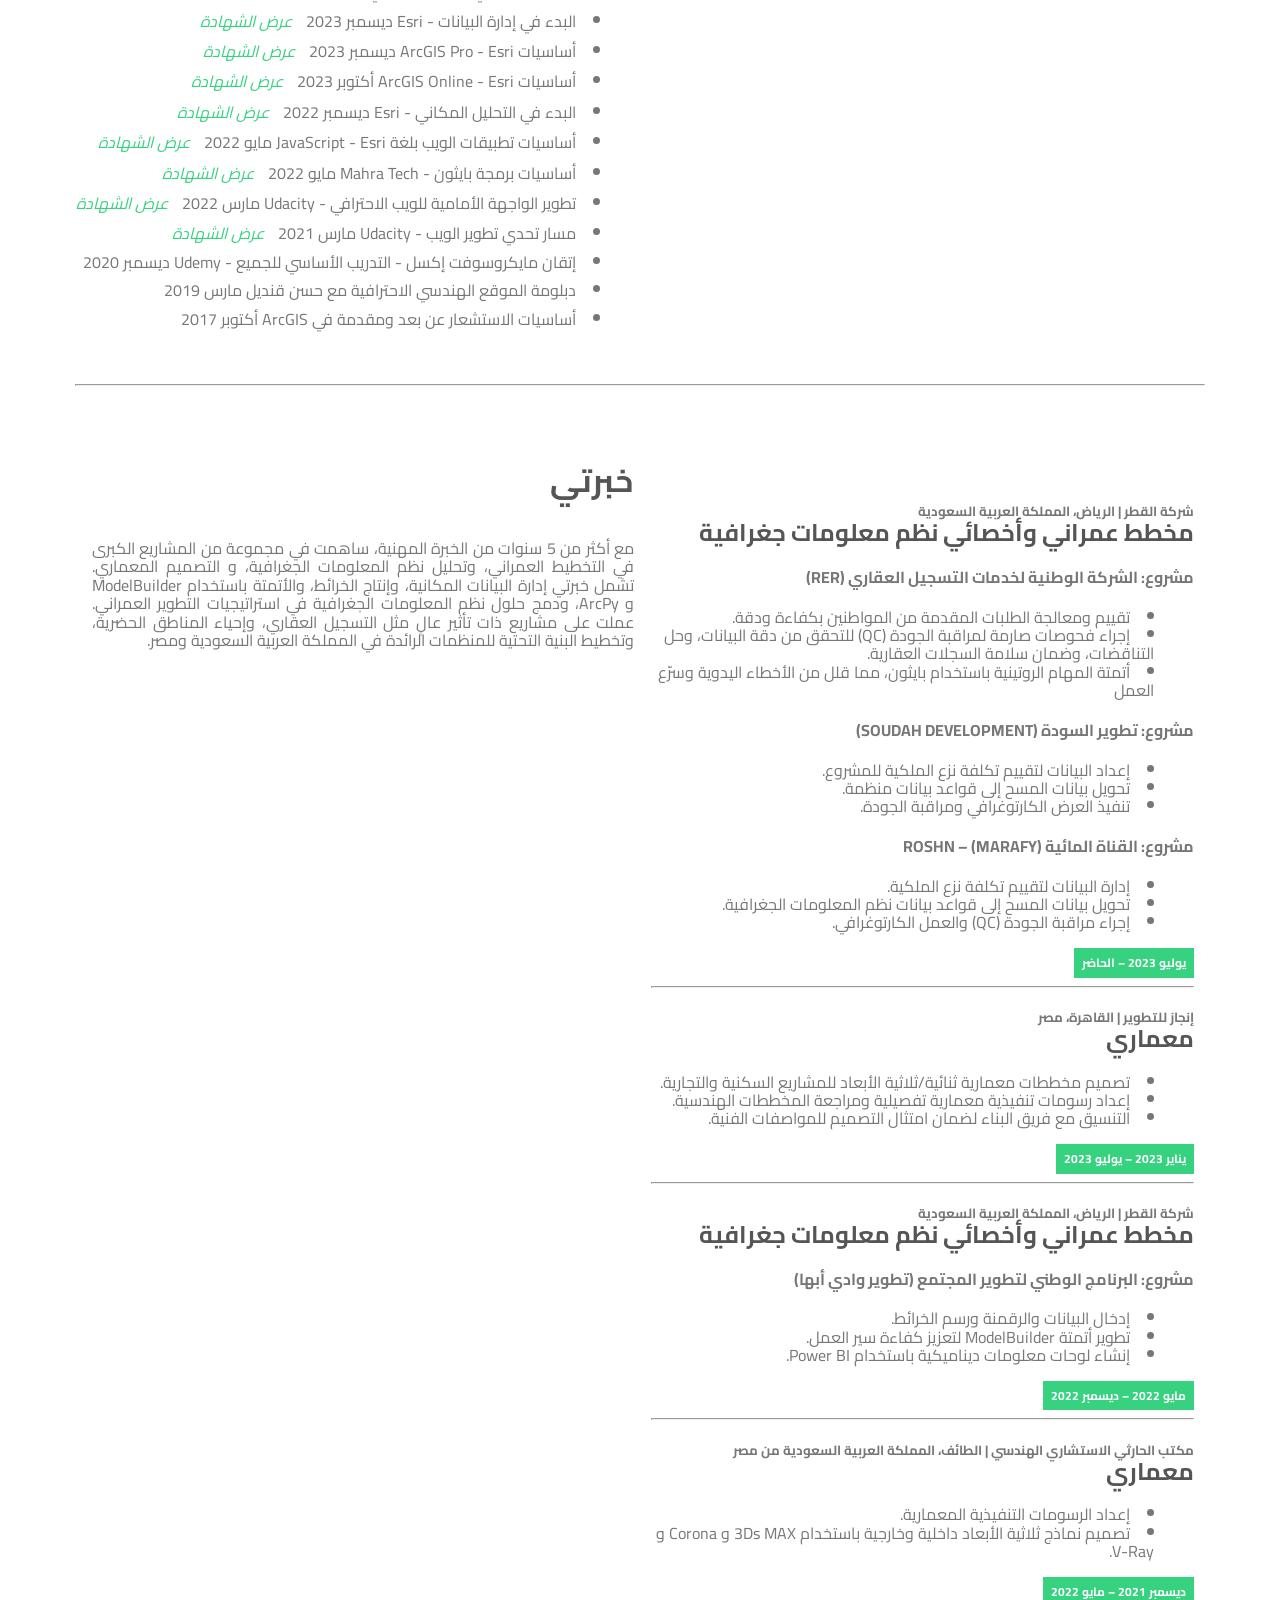
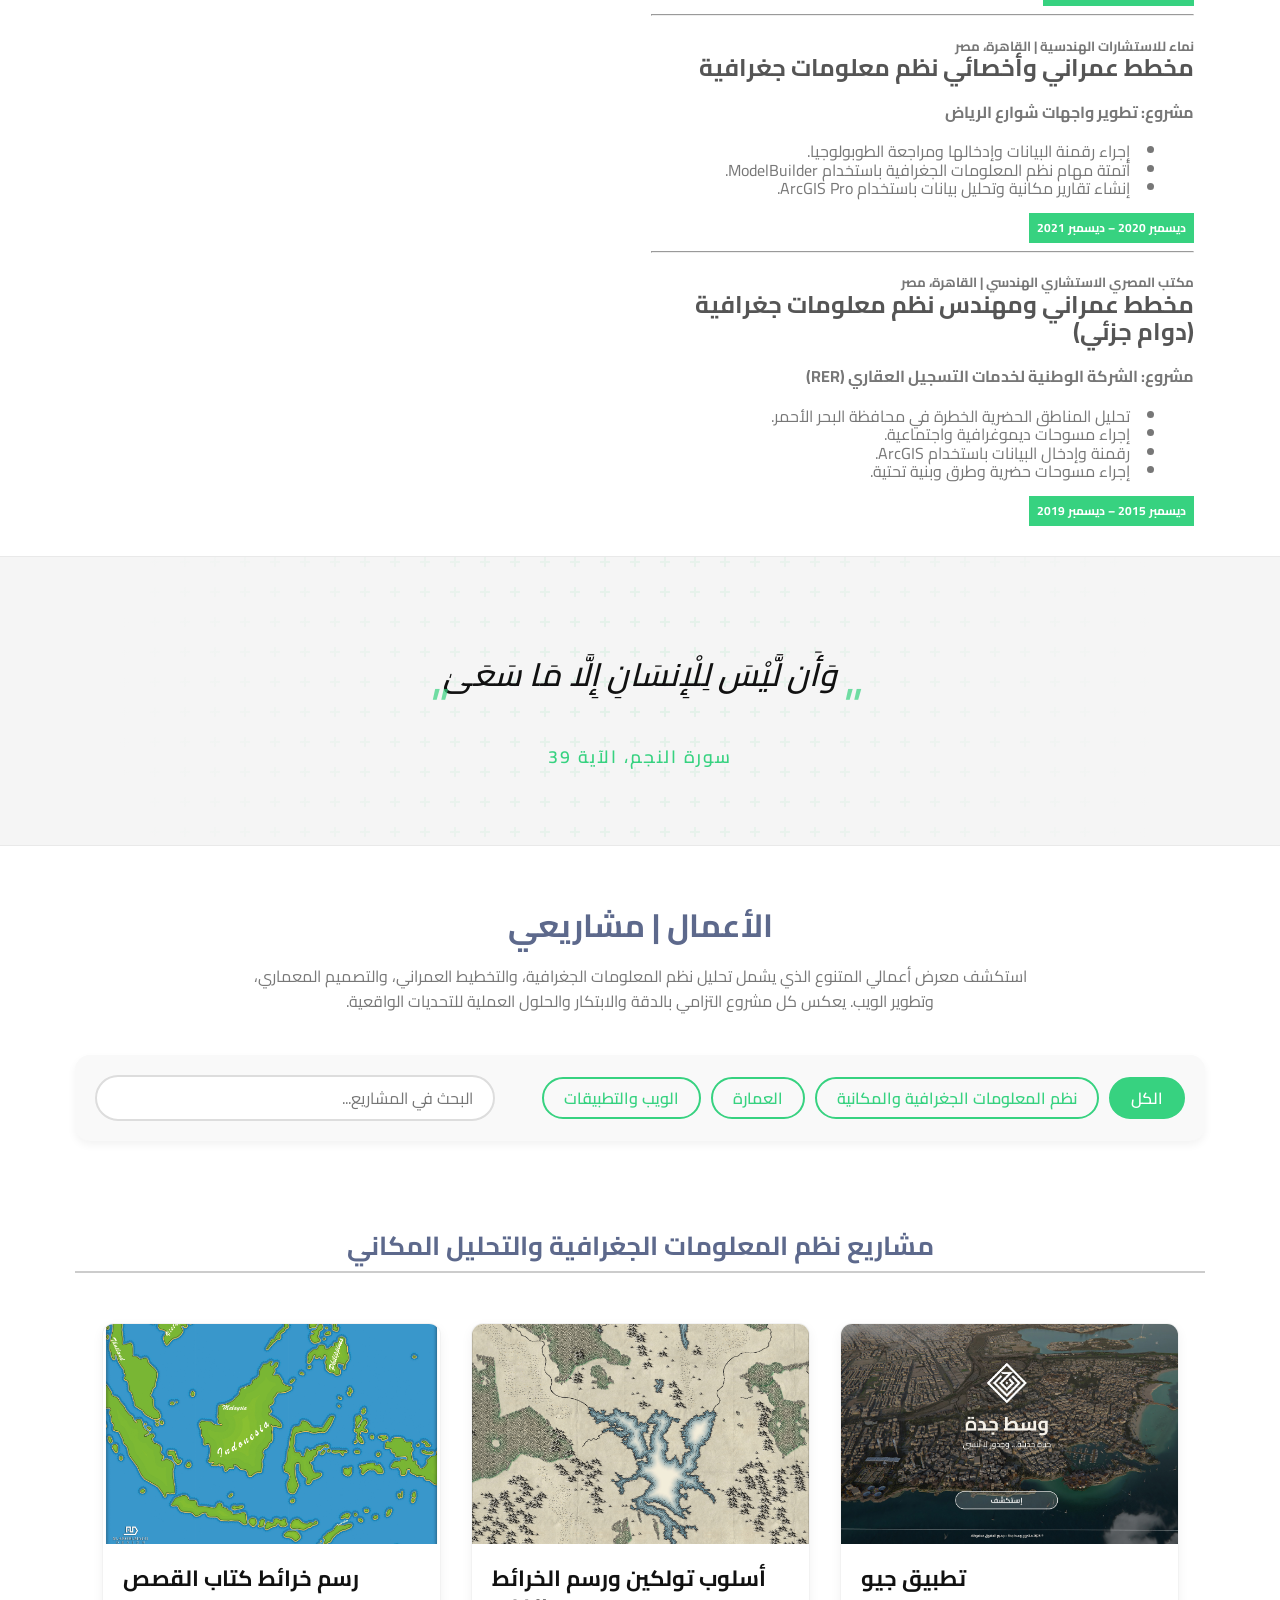
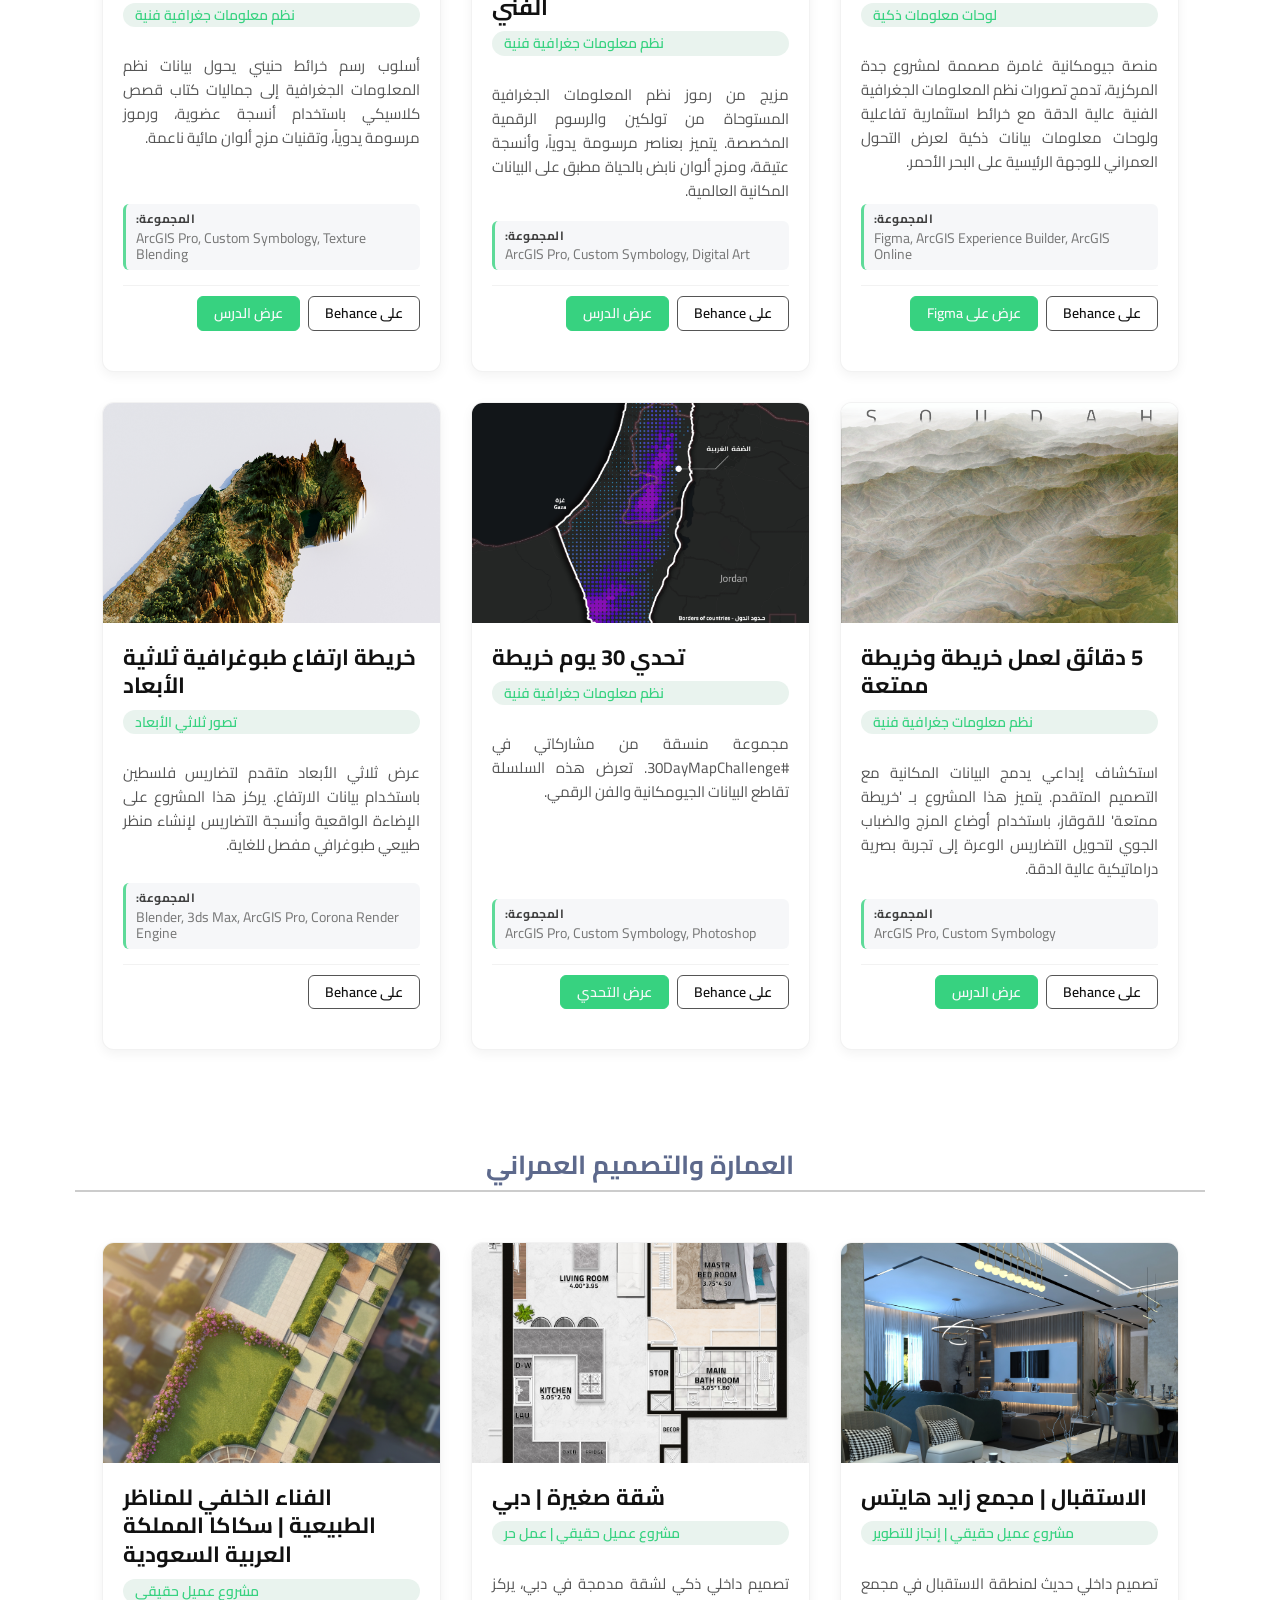
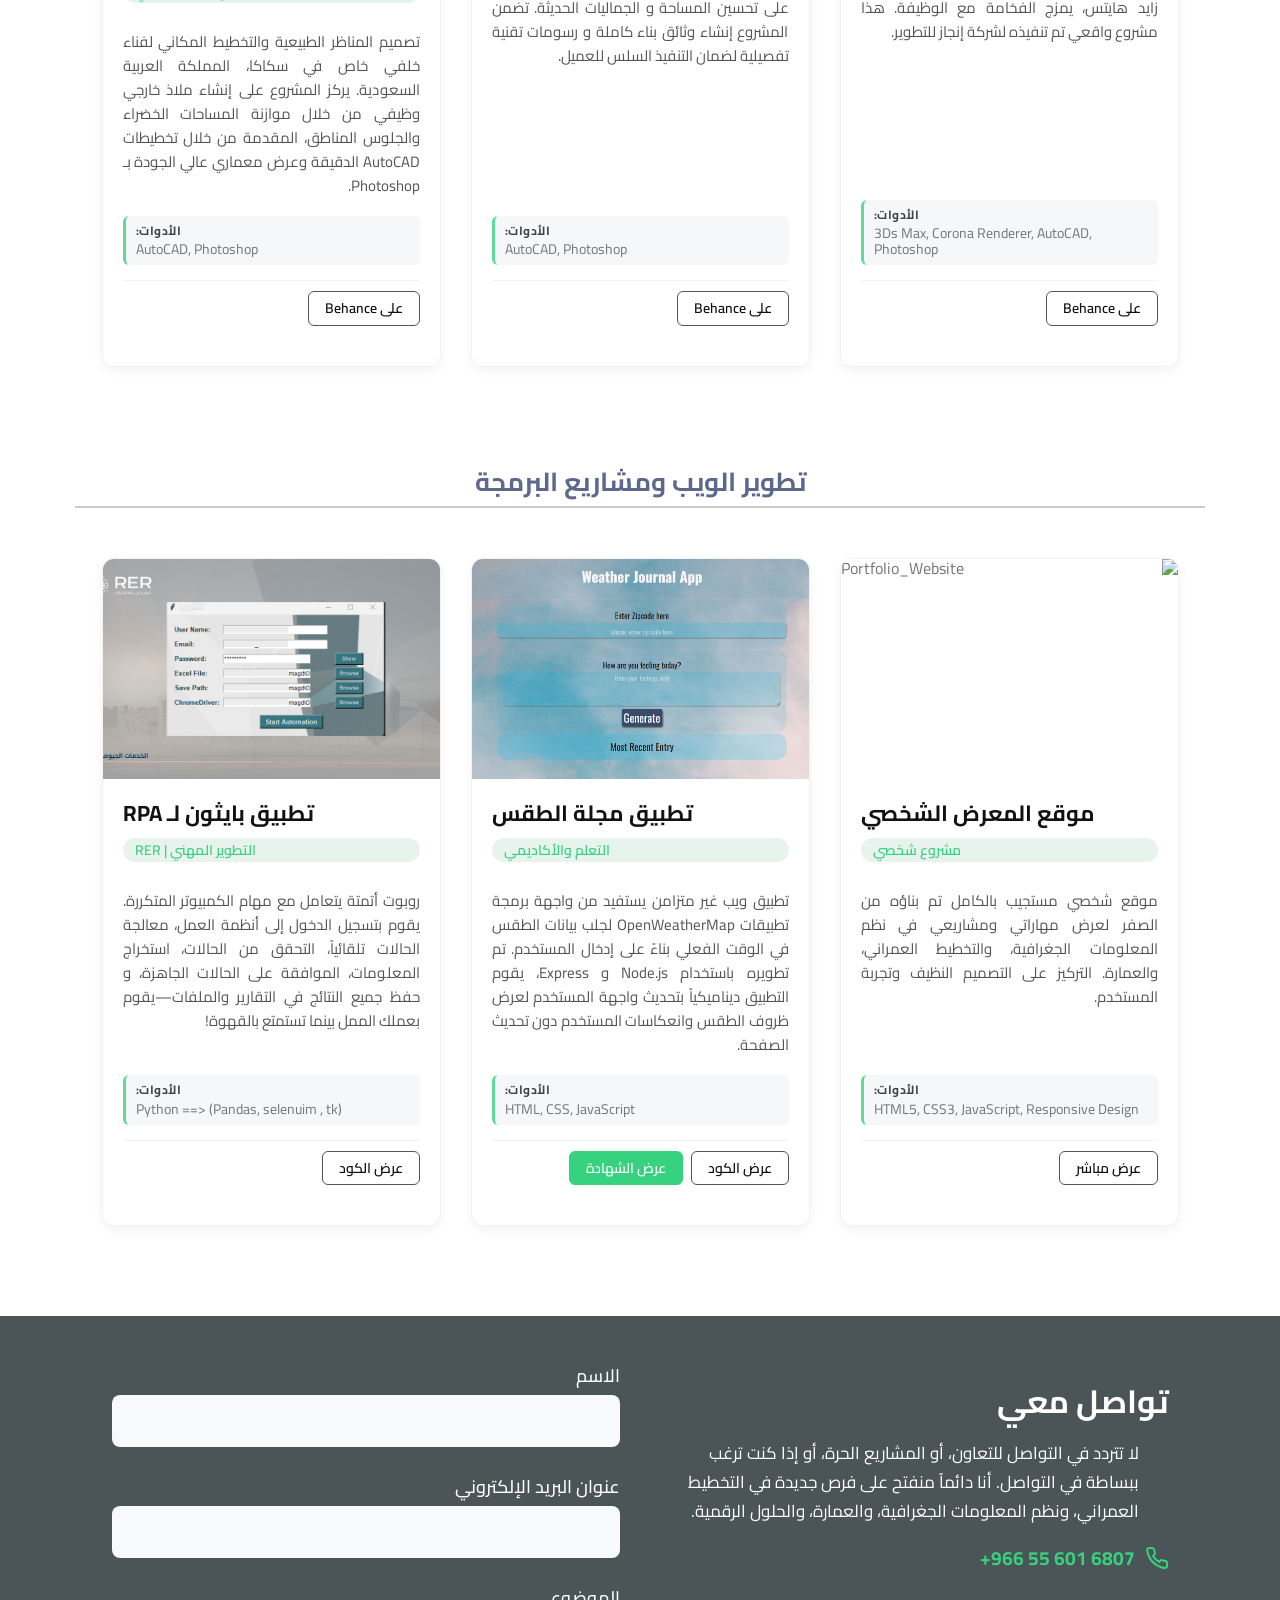
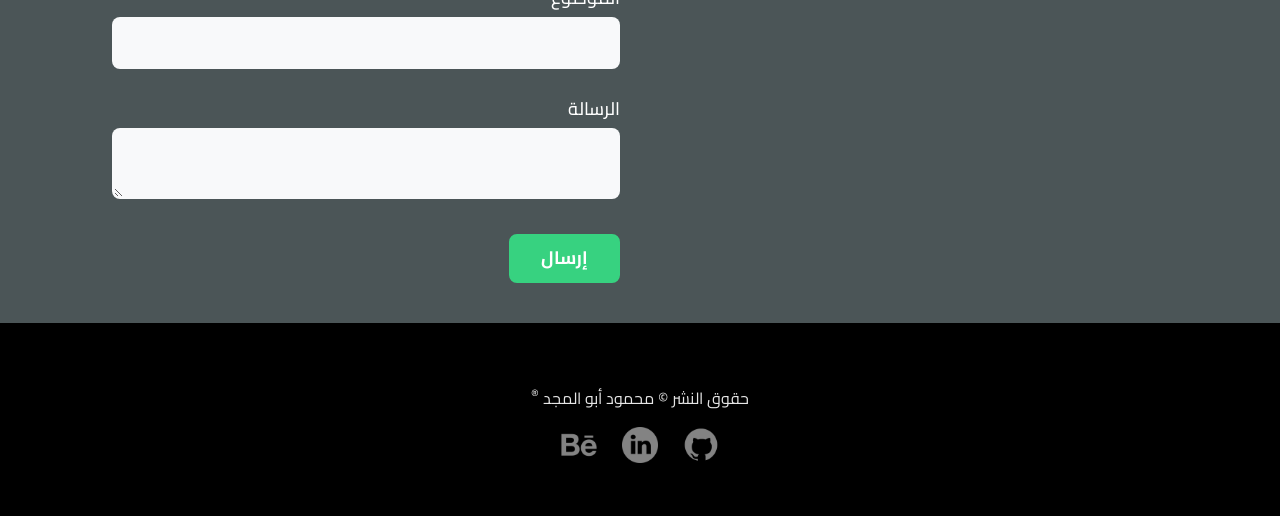
==== commit 87711d58: "update" ====
--- a/index-ar.html
+++ b/index-ar.html
@@ -873,6 +873,17 @@
                     أنا دائماً منفتح على فرص جديدة في التخطيط العمراني، ونظم المعلومات الجغرافية، والعمارة، والحلول
                     الرقمية.
                 </p>
+                <div class="contact-phone"
+                    style="margin-top: 20px; font-size: 1.2rem; font-weight: bold; color: var(--primary-green, #37D280); display: flex; align-items: center; gap: 10px;">
+                    <svg xmlns="http://www.w3.org/2000/svg" width="24" height="24" viewBox="0 0 24 24" fill="none"
+                        stroke="currentColor" stroke-width="2" stroke-linecap="round" stroke-linejoin="round">
+                        <path
+                            d="M22 16.92v3a2 2 0 0 1-2.18 2 19.79 19.79 0 0 1-8.63-3.07 19.5 19.5 0 0 1-6-6 19.79 19.79 0 0 1-3.07-8.67A2 2 0 0 1 4.11 2h3a2 2 0 0 1 2 1.72 12.84 12.84 0 0 0 .7 2.81 2 2 0 0 1-.45 2.11L8.09 9.91a16 16 0 0 0 6 6l1.27-1.27a2 2 0 0 1 2.11-.45 12.84 12.84 0 0 0 2.81.7A2 2 0 0 1 22 16.92z">
+                        </path>
+                    </svg>
+                    <a href="tel:+966556016807" style="color: inherit; text-decoration: none;" dir="ltr">+966 55 601
+                        6807</a>
+                </div>
             </div>
             <div class="con-form">
                 <form action="https://formspree.io/f/mnndknvo" method="POST">
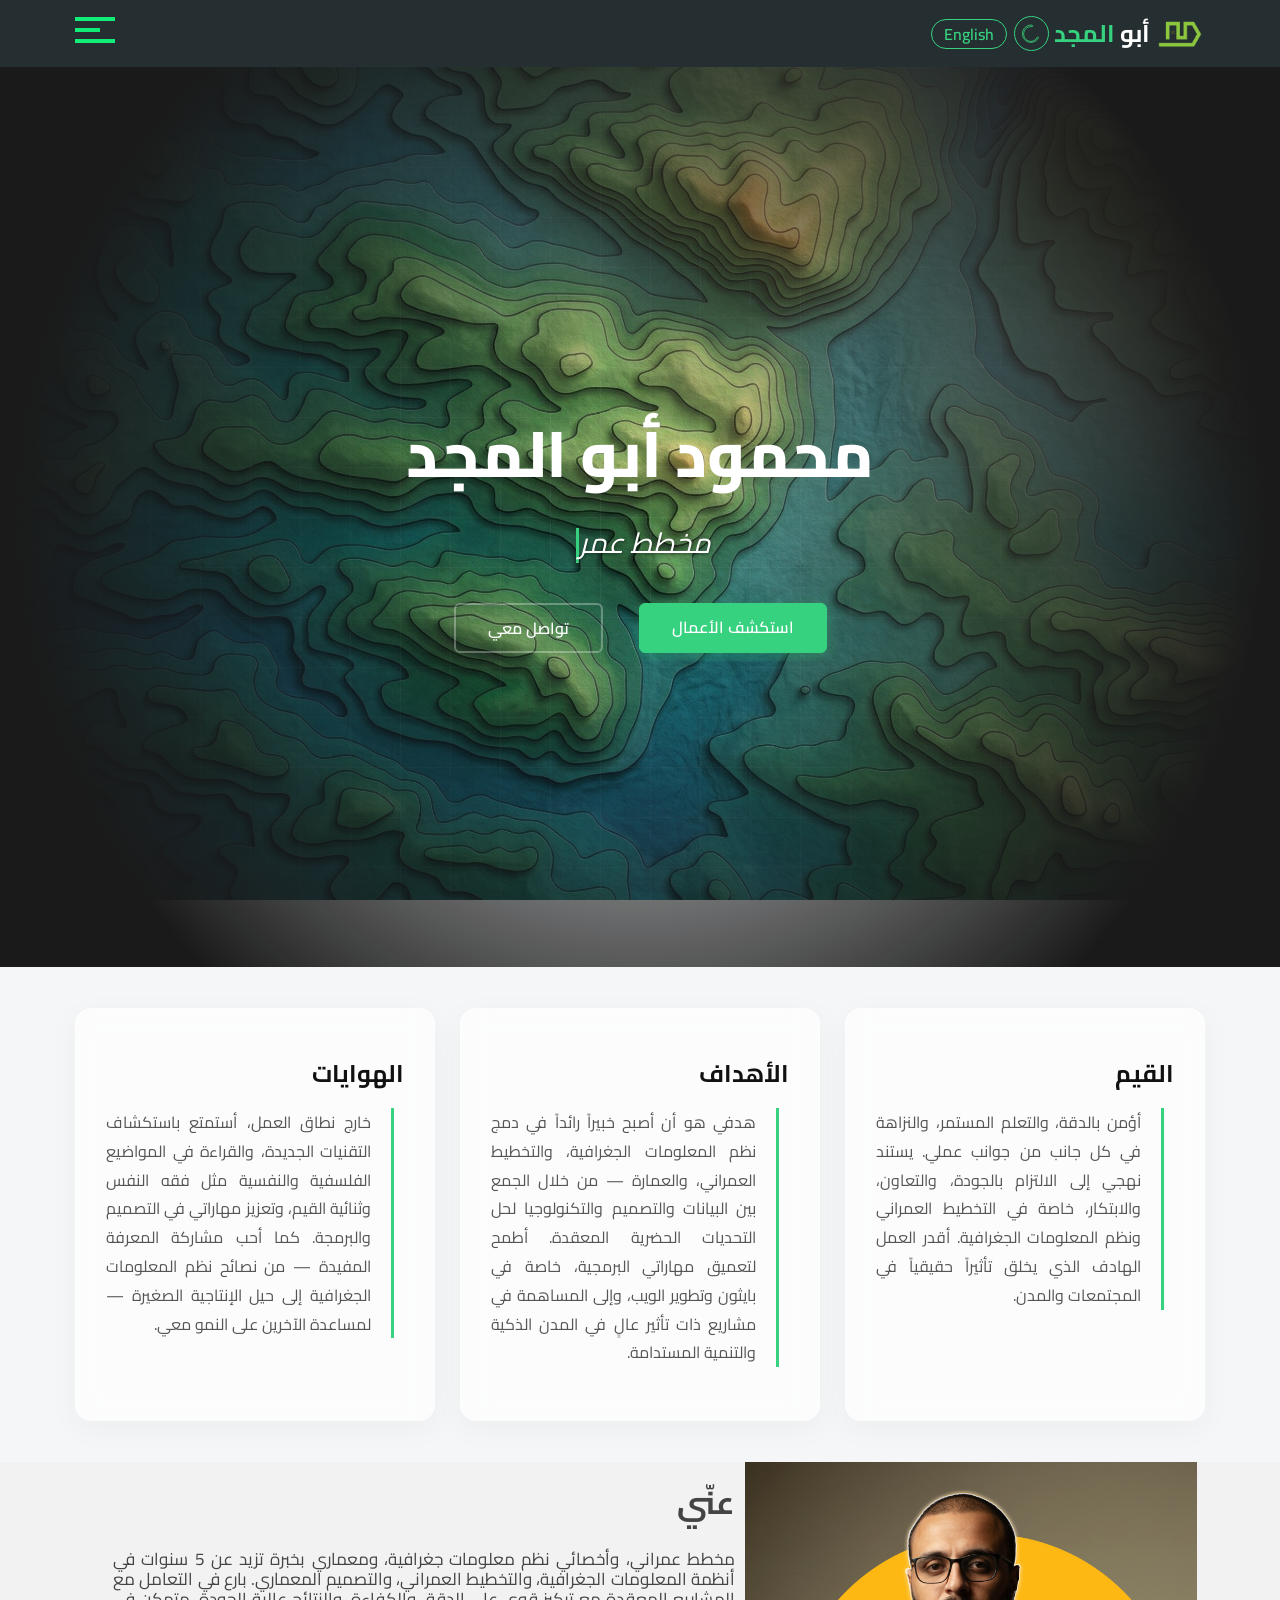
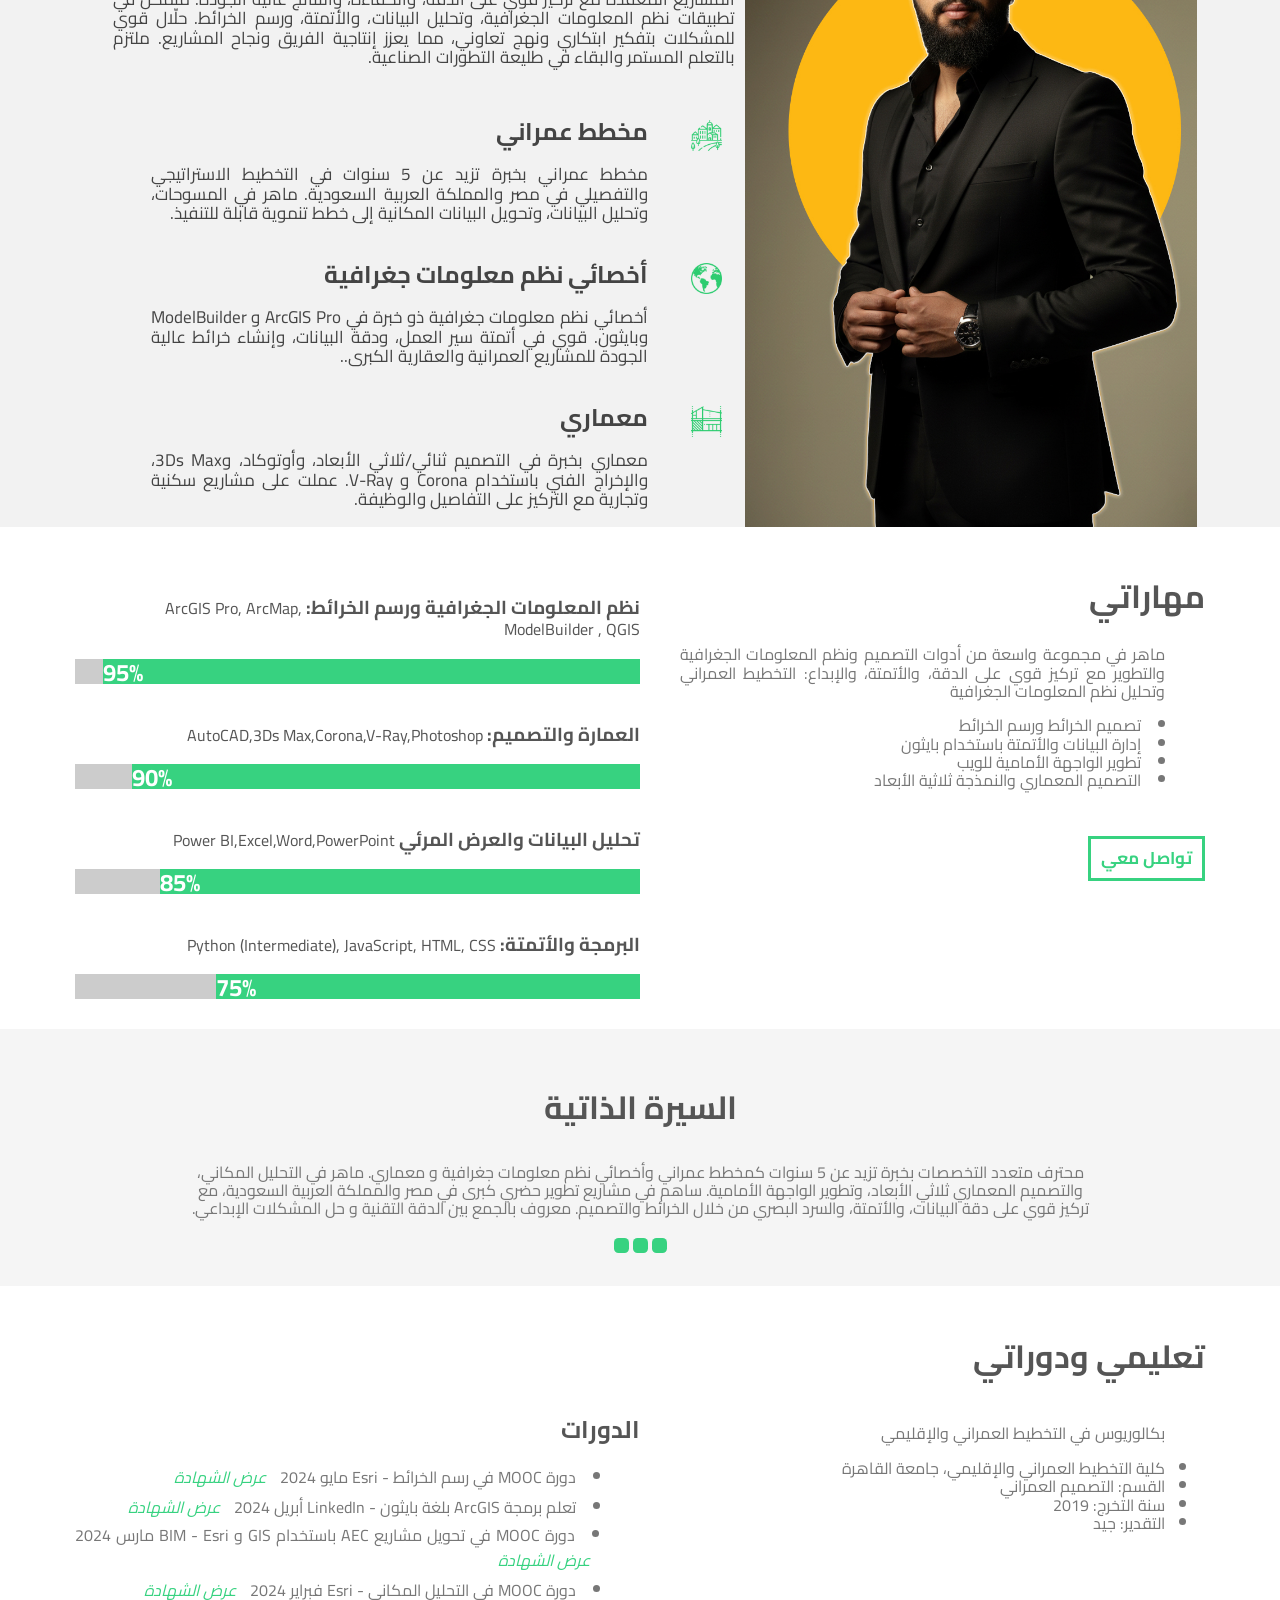
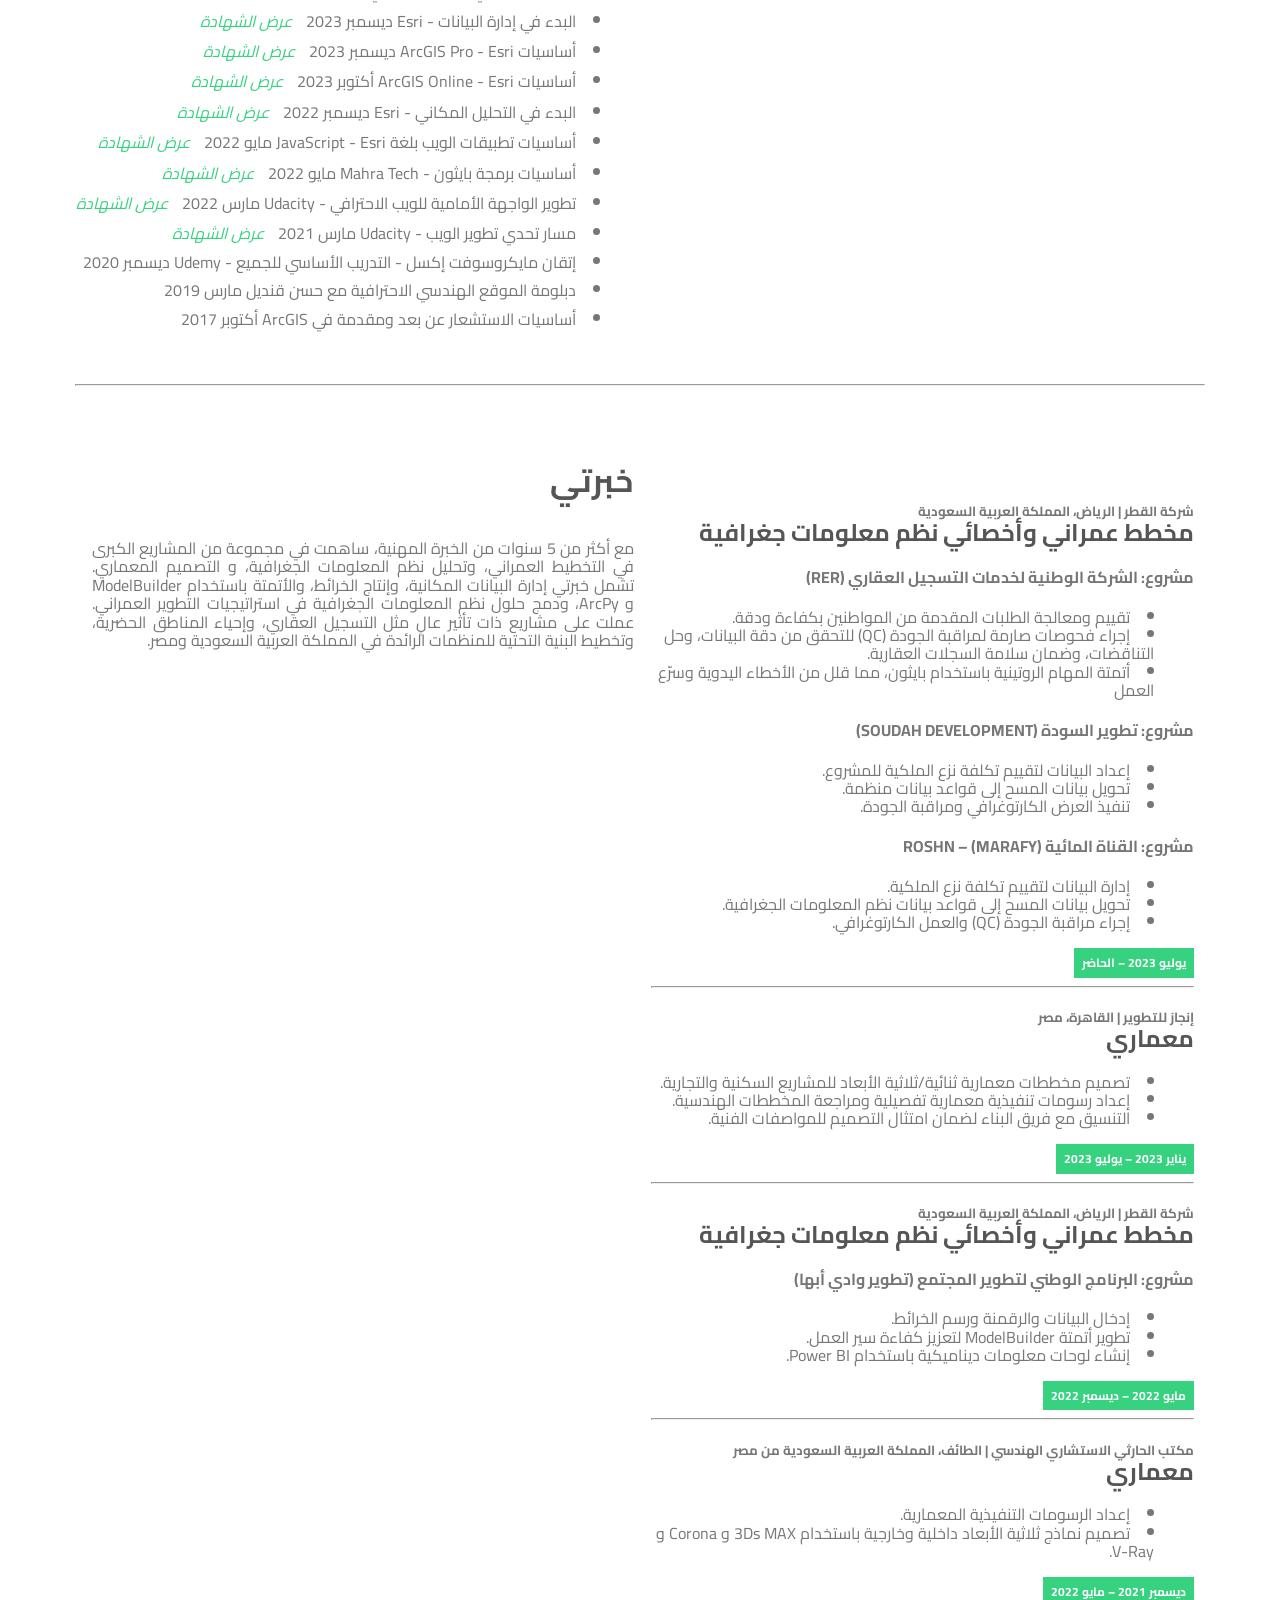
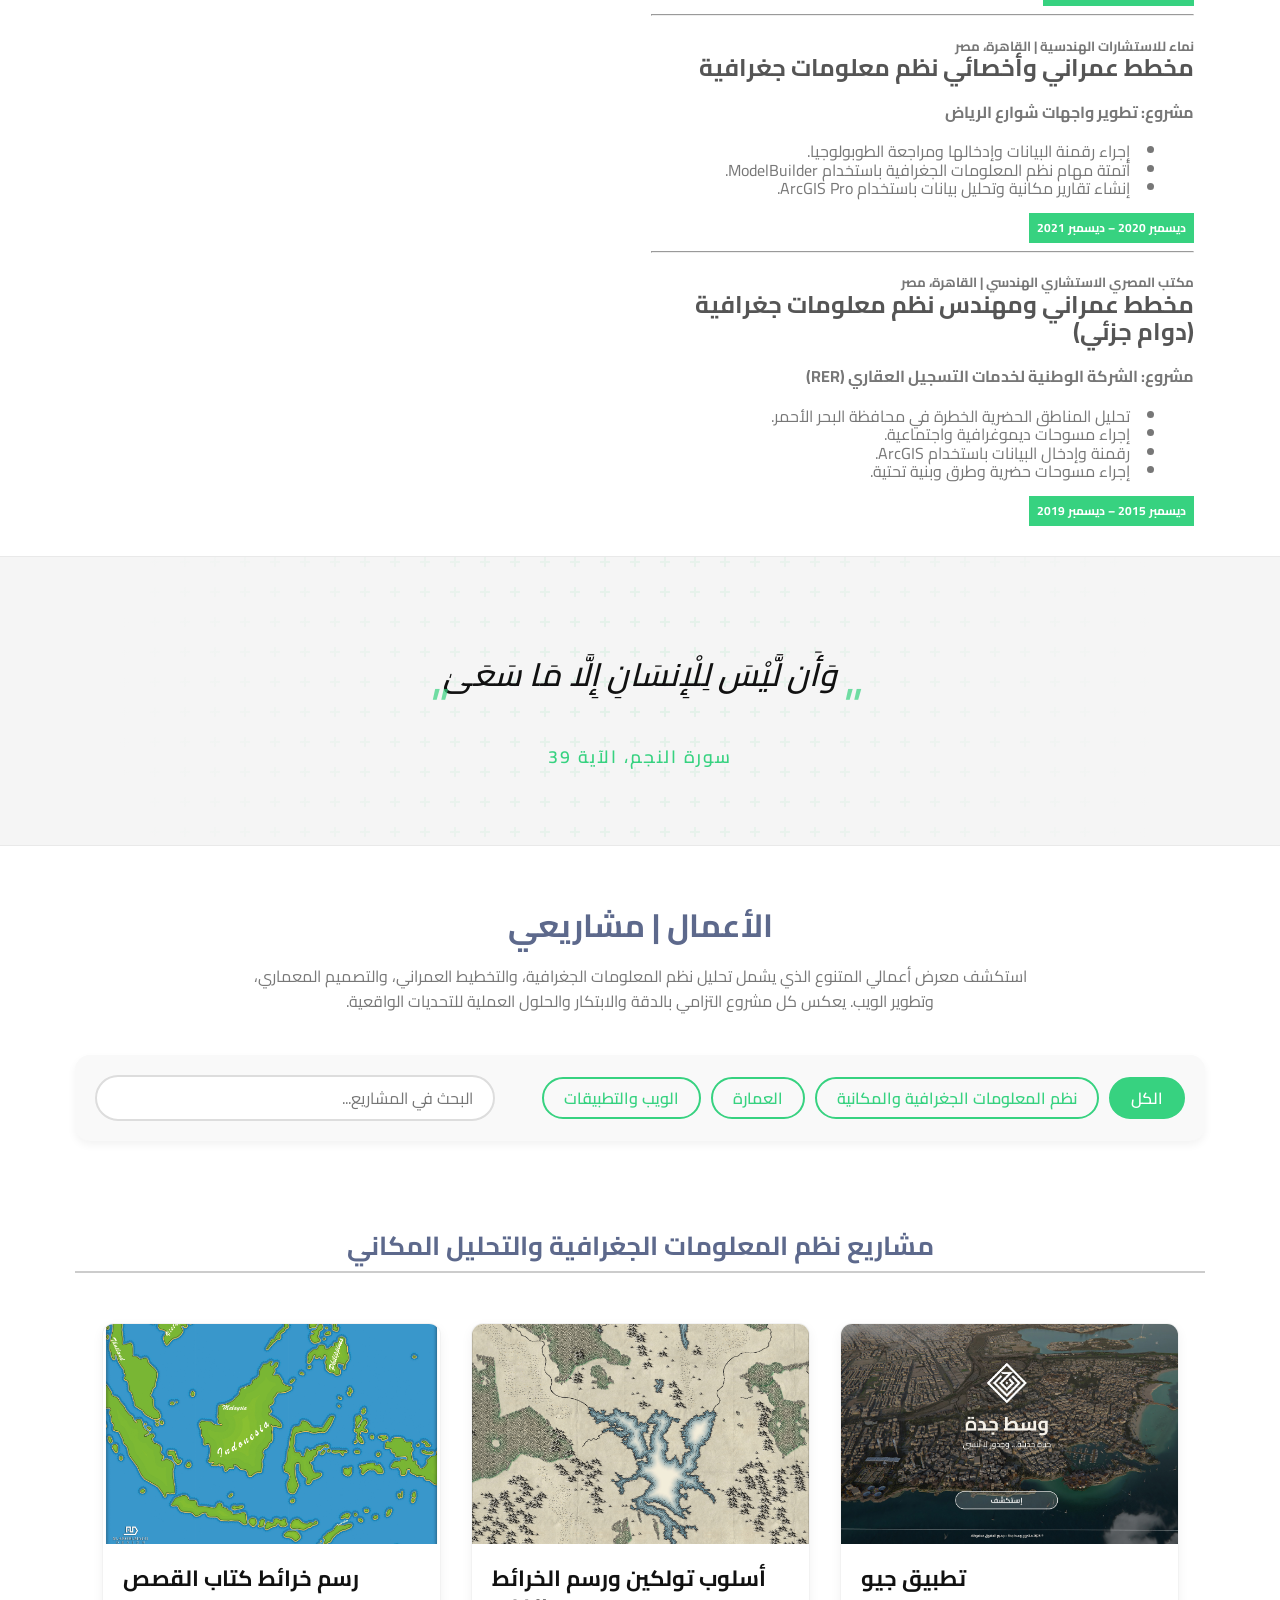
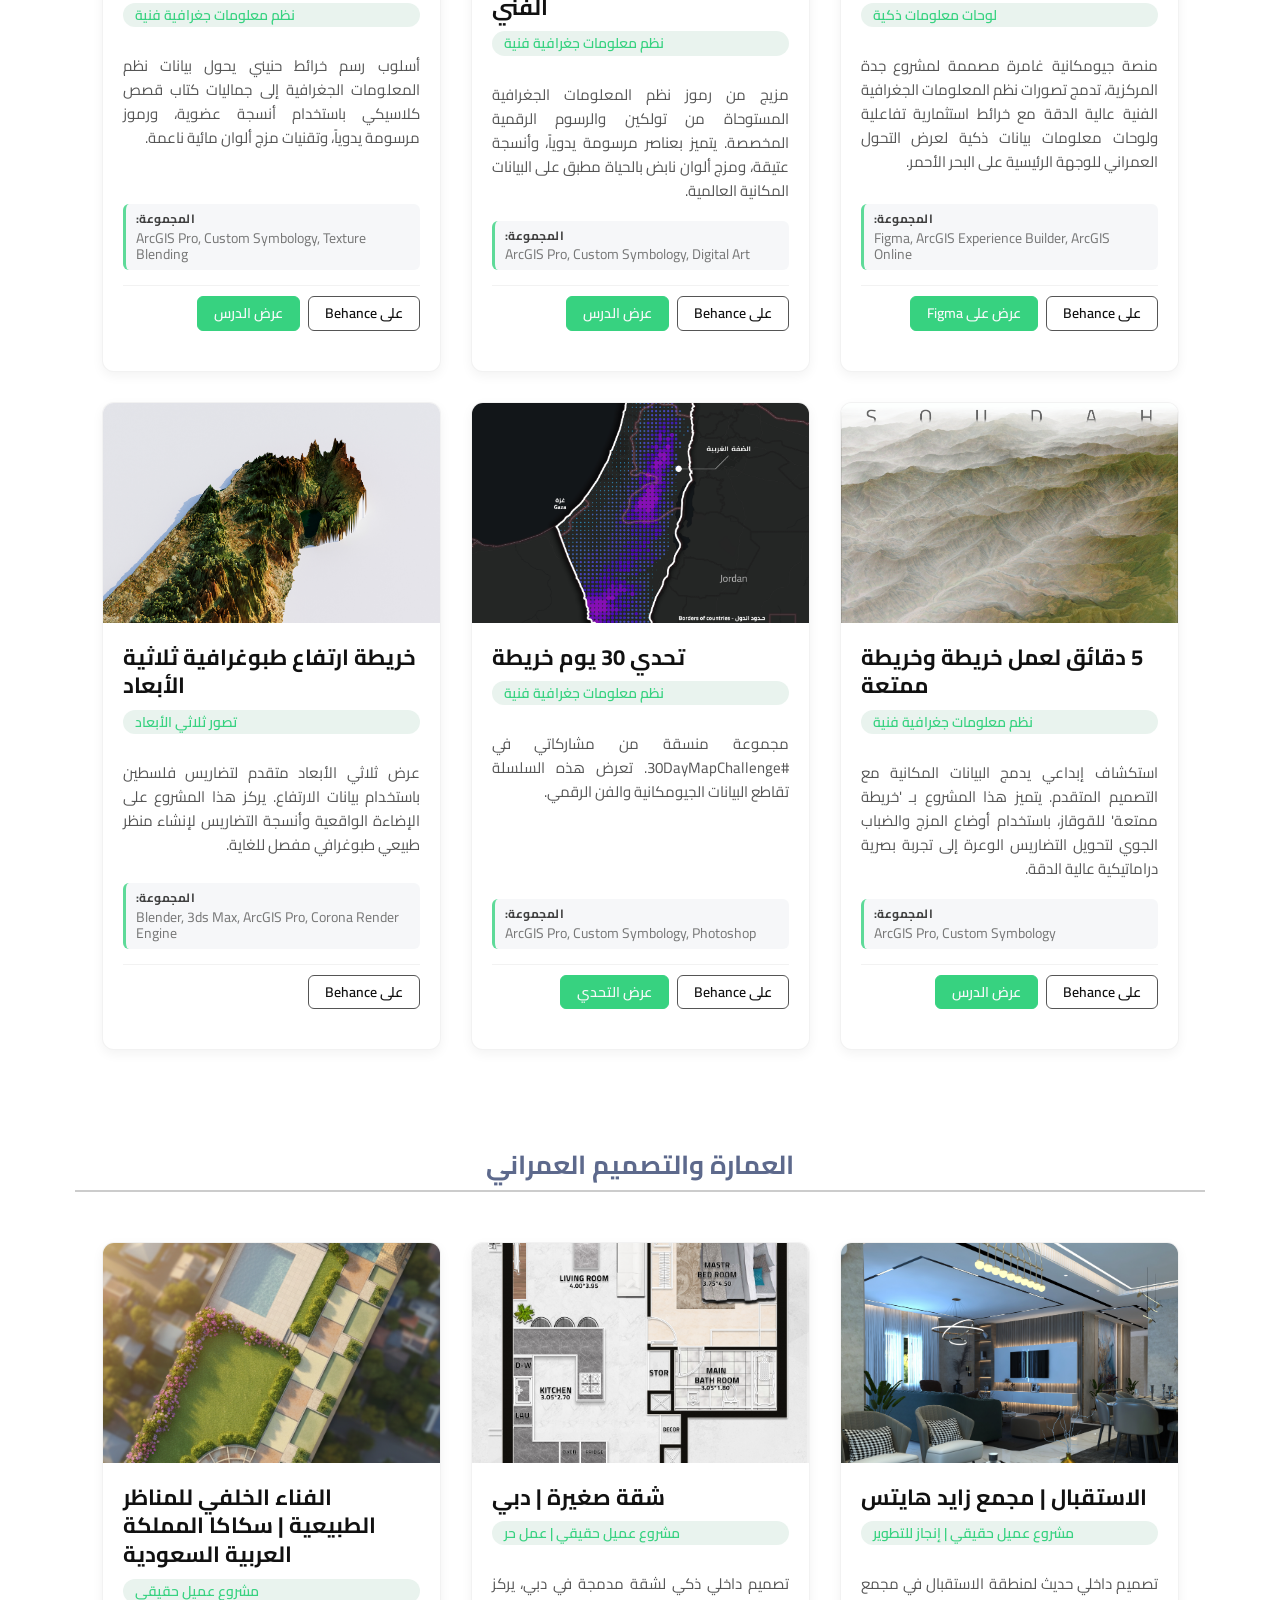
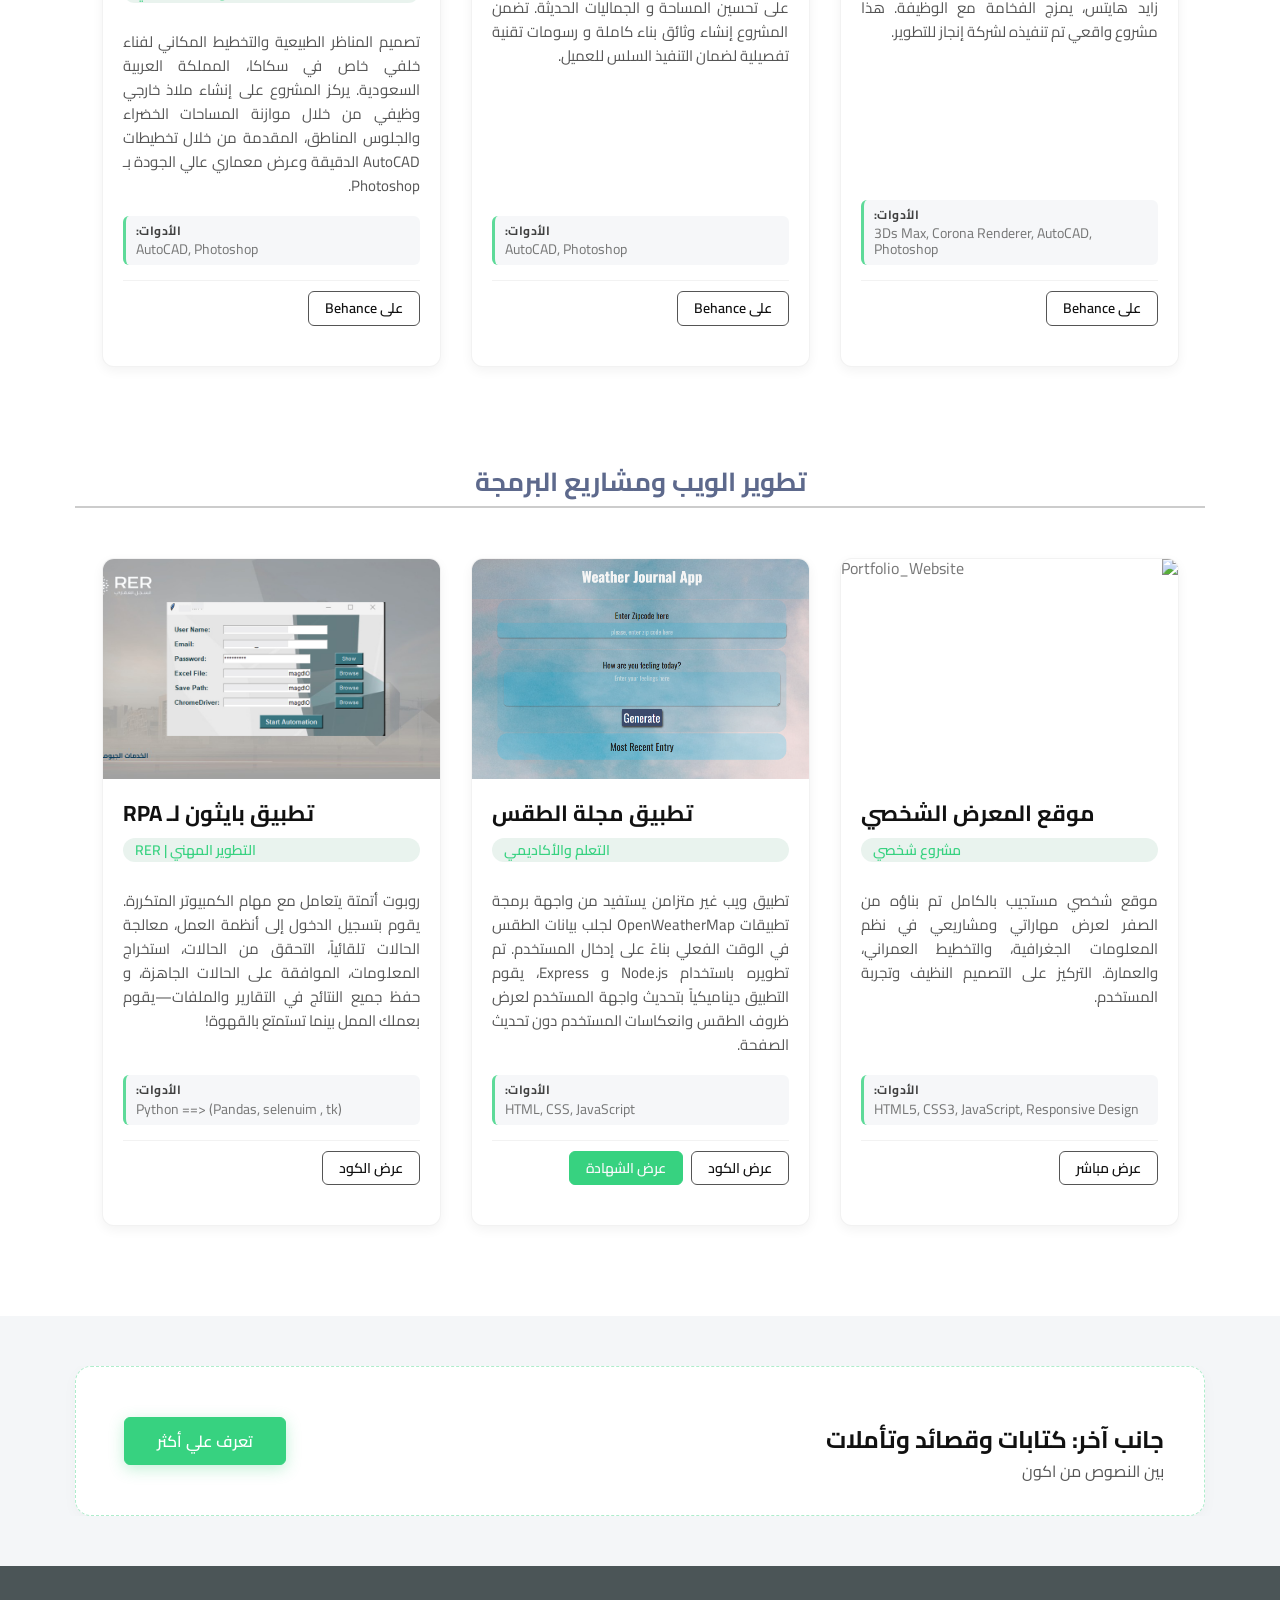
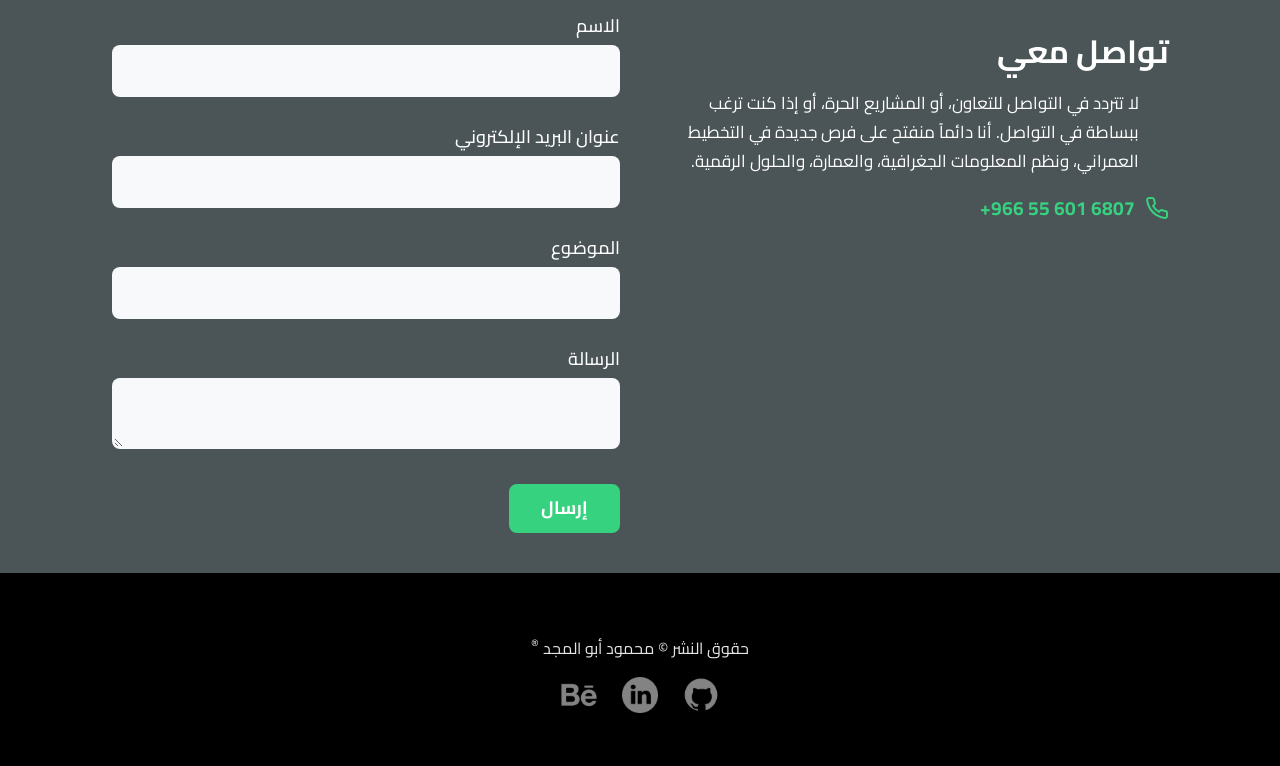
==== commit 437bf619: "new idea about zajal and prose" ====
--- a/index-ar.html
+++ b/index-ar.html
@@ -51,6 +51,7 @@
                         <li><a href="#Education1">التعليم</a></li>
                         <li><a href="#portfolio1">الأعمال</a></li>
                         <li><a href="#contact-me1">تواصل معي</a></li>
+                        <li><a href="know-me-more-ar.html">تعرف علي أكثر</a></li>
                     </ul>
 
 
@@ -198,8 +199,6 @@
         </div>
 
     </div>
-
-
 
     <div class="my-skills" id="skills1">
         <div class="container">
@@ -865,6 +864,19 @@
 
 
 
+    <!-- Know Me More Teaser Section -->
+    <div class="teaser-section reveal active" style="direction: rtl;">
+        <div class="container">
+            <div class="teaser-card">
+                <div class="teaser-content">
+                    <h3>جانب آخر: كتابات وقصائد وتأملات</h3>
+                    <p>بين النصوص من اكون</p>
+                </div>
+                <a href="know-me-more-ar.html" class="btn btn-primary" style="white-space: nowrap;">تعرف علي أكثر</a>
+            </div>
+        </div>
+    </div>
+
     <div class="con" id="contact-me1">
         <div class="container">
             <div class="con-one">
@@ -909,6 +921,7 @@
 
         </div>
     </div>
+
     <div class="footer">
         <div class="container">
             <p>حقوق النشر © محمود أبو المجد <sup>&reg;</sup></p>
--- a/css/style.css
+++ b/css/style.css
@@ -7,16 +7,50 @@
 }
 
 /* Changed body direction to LTR */
-/* Hide scrollbar globally */
-::-webkit-scrollbar {
-    display: none;
+/* Modern Sleek Custom Scrollbar (Main Window Only) */
+html::-webkit-scrollbar,
+body::-webkit-scrollbar {
+    width: 8px;
+    height: 8px;
+}
+
+html::-webkit-scrollbar-track,
+body::-webkit-scrollbar-track {
+    background: rgba(20, 20, 20, 0.95);
+}
+
+html::-webkit-scrollbar-thumb,
+body::-webkit-scrollbar-thumb {
+    background: var(--primary-green, #37D280);
+    border-radius: 4px;
+    transition: background 0.3s ease;
+}
+
+html::-webkit-scrollbar-thumb:hover,
+body::-webkit-scrollbar-thumb:hover {
+    background: #2cb86e;
+}
+
+/* Hide scrollbars inside all internal containers */
+div::-webkit-scrollbar,
+section::-webkit-scrollbar,
+nav::-webkit-scrollbar,
+article::-webkit-scrollbar,
+.container::-webkit-scrollbar,
+.writings-filter-bar::-webkit-scrollbar {
+    display: none !important;
+    width: 0 !important;
+    height: 0 !important;
+}
+
+div, section, nav, article, .container {
+    -ms-overflow-style: none;
+    scrollbar-width: none;
 }
 
 html {
-    -ms-overflow-style: none;
-    /* IE and Edge */
-    scrollbar-width: none;
-    /* Firefox */
+    scrollbar-width: thin;
+    scrollbar-color: var(--primary-green, #37D280) rgba(20, 20, 20, 0.95);
     scroll-behavior: smooth;
 }
 
@@ -61,19 +95,11 @@
 
 body {
     background-color: var(--bg-primary);
-    background-image: linear-gradient(rgba(0, 0, 0, 0.03) 1px, transparent 1px),
-        linear-gradient(90deg, rgba(0, 0, 0, 0.03) 1px, transparent 1px);
-    background-size: 30px 30px;
     font-family: var(--font-main);
     direction: ltr;
     text-align: left;
     color: var(--text-primary);
     transition: background-color 0.4s ease, color 0.4s ease;
-}
-
-body.dark-mode {
-    background-image: linear-gradient(rgba(255, 255, 255, 0.02) 1px, transparent 1px),
-        linear-gradient(90deg, rgba(255, 255, 255, 0.02) 1px, transparent 1px);
 }
 
 .cairo {
@@ -1556,9 +1582,18 @@
     color: #37D280 !important;
 }
 
+/* Preserve Hero Headline and Tagline colors in Dark Mode */
+body.dark-mode .hero-headline {
+    color: #ffffff !important;
+}
+
+body.dark-mode #typing-text {
+    color: #e0e0e0 !important;
+}
+
 body.dark-mode p,
 body.dark-mode li,
-body.dark-mode span:not(.accent) {
+body.dark-mode span:not(.accent):not(.typing-cursor) {
     color: #bbb !important;
 }
 
@@ -1763,37 +1798,6 @@
 
 .project-card {
     animation: fadeInUp 0.6s ease-out;
-}
-
-/* Scroll to Top Button */
-#scrollTopBtn {
-    display: none;
-    position: fixed;
-    bottom: 30px;
-    right: 30px;
-    z-index: 9999;
-    width: 45px;
-    height: 45px;
-    background-color: #37D280;
-    color: white;
-    border: none;
-    border-radius: 50%;
-    cursor: pointer;
-    box-shadow: 0 4px 15px rgba(0, 0, 0, 0.3);
-    transition: all 0.3s ease;
-    align-items: center;
-    justify-content: center;
-    font-size: 20px;
-}
-
-#scrollTopBtn:hover {
-    background-color: #2eb86b;
-    transform: translateY(-5px);
-}
-
-[dir="rtl"] #scrollTopBtn {
-    right: auto;
-    left: 30px;
 }
 
 /* Language Switcher Styling */
@@ -1943,15 +1947,18 @@
     justify-content: center;
 }
 
-/* .hero-overlay {
+.hero-cover.know-me-more-hero {
+    background-image: url(../img/CoverZajel.png);
+    background-size: cover;
+    background-position: center;
+}
+
+.know-me-more-hero .hero-overlay {
     position: absolute;
-    top: 0;
-    left: 0;
-    right: 0;
-    bottom: 0;
-    background: linear-gradient(135deg, rgba(37, 47, 49, 0.90) 0%, rgba(18, 18, 18, 0.65) 100%);
+    inset: 0;
+    background: linear-gradient(135deg, rgba(26, 26, 26, 0.82) 0%, rgba(18, 18, 18, 0.75) 100%);
     z-index: 1;
-} */
+}
 
 .hero-content {
     position: relative;
@@ -2050,4 +2057,790 @@
         width: 100%;
         text-align: center;
     }
-}+}
+
+/* ========================================
+   KNOW ME MORE & WRITINGS STYLES
+   ======================================== */
+
+.page-hero {
+    padding: 60px 0 40px;
+    text-align: center;
+}
+
+.page-hero h1 {
+    font-size: 2.8rem;
+    font-weight: 700;
+    color: #ffffff;
+    margin-bottom: 15px;
+    text-shadow: 0 2px 10px rgba(0, 0, 0, 0.5);
+}
+
+.page-hero p {
+    font-size: 1.15rem;
+    max-width: 720px;
+    margin: 0 auto;
+    color: rgba(255, 255, 255, 0.92);
+    line-height: 1.8;
+    text-shadow: 0 1px 6px rgba(0, 0, 0, 0.4);
+}
+
+.writings-section {
+    padding: 50px 0;
+}
+
+.section-header {
+    text-align: center;
+    margin-bottom: 45px;
+}
+
+.section-header h2 {
+    font-size: 2rem;
+    color: var(--text-primary);
+    position: relative;
+    display: inline-block;
+    padding-bottom: 10px;
+}
+
+.section-header h2::after {
+    content: '';
+    position: absolute;
+    bottom: 0;
+    left: 50%;
+    transform: translateX(-50%);
+    width: 60px;
+    height: 3px;
+    background: var(--primary-green);
+    border-radius: 2px;
+}
+
+.writings-grid {
+    display: grid;
+    grid-template-columns: repeat(4, 1fr);
+    gap: 25px;
+}
+
+.writing-card {
+    background: var(--card-bg);
+    border: 1px solid rgba(0, 0, 0, 0.06);
+    border-radius: 12px;
+    padding: 30px 24px;
+    transition: all 0.35s ease;
+    display: flex;
+    flex-direction: column;
+    justify-content: space-between;
+    box-shadow: 0 4px 15px rgba(0, 0, 0, 0.03);
+}
+
+.writing-card:hover {
+    transform: translateY(-6px);
+    box-shadow: 0 12px 30px rgba(55, 210, 128, 0.12);
+    border-color: var(--primary-green);
+}
+
+.writing-card-icon {
+    width: 54px;
+    height: 54px;
+    border-radius: 12px;
+    background: rgba(55, 210, 128, 0.1);
+    color: var(--primary-green);
+    display: flex;
+    align-items: center;
+    justify-content: center;
+    margin-bottom: 20px;
+    transition: all 0.3s ease;
+}
+
+.writing-card:hover .writing-card-icon {
+    background: var(--primary-green);
+    color: #ffffff;
+    transform: scale(1.05);
+}
+
+.writing-card h3 {
+    font-size: 1.3rem;
+    font-weight: 600;
+    color: var(--text-primary);
+    margin-bottom: 12px;
+}
+
+.writing-card p {
+    font-size: 0.95rem;
+    color: var(--text-secondary);
+    line-height: 1.6;
+    margin-bottom: 25px;
+    flex-grow: 1;
+}
+
+.btn-read-more {
+    display: inline-flex;
+    align-items: center;
+    gap: 8px;
+    color: var(--primary-green);
+    font-weight: 600;
+    font-size: 0.95rem;
+    text-decoration: none;
+    border: 1px solid rgba(55, 210, 128, 0.3);
+    padding: 8px 18px;
+    border-radius: 20px;
+    width: fit-content;
+    transition: all 0.3s ease;
+}
+
+.btn-read-more:hover {
+    background: var(--primary-green);
+    color: #ffffff;
+    border-color: var(--primary-green);
+}
+
+.btn-read-more svg {
+    transition: transform 0.3s ease;
+}
+
+.btn-read-more:hover svg {
+    transform: translateX(4px);
+}
+
+[dir="rtl"] .btn-read-more:hover svg {
+    transform: translateX(-4px);
+}
+
+/* Featured Writing Section */
+.featured-section {
+    padding: 40px 0 60px;
+}
+
+.featured-card {
+    background: var(--card-bg);
+    border: 1px solid rgba(55, 210, 128, 0.2);
+    border-radius: 16px;
+    padding: 40px;
+    position: relative;
+    overflow: hidden;
+    box-shadow: 0 8px 25px rgba(0, 0, 0, 0.04);
+    display: flex;
+    flex-direction: column;
+    gap: 20px;
+}
+
+.featured-badge {
+    align-self: flex-start;
+    background: rgba(55, 210, 128, 0.12);
+    color: var(--primary-green);
+    font-size: 0.85rem;
+    font-weight: 700;
+    padding: 6px 16px;
+    border-radius: 20px;
+    letter-spacing: 0.5px;
+    text-transform: uppercase;
+}
+
+.featured-card h3 {
+    font-size: 1.8rem;
+    color: var(--text-primary);
+    margin: 5px 0 10px;
+}
+
+.featured-excerpt {
+    font-size: 1.05rem;
+    color: var(--text-secondary);
+    line-height: 1.8;
+    max-width: 900px;
+}
+
+/* Quote Section */
+.quote-section {
+    padding: 60px 0;
+    margin: 40px 0;
+}
+
+.quote-box {
+    background: linear-gradient(135deg, rgba(55, 210, 128, 0.05) 0%, rgba(0, 0, 0, 0.02) 100%);
+    border-left: 4px solid var(--primary-green);
+    border-radius: 12px;
+    padding: 40px 45px;
+    position: relative;
+    text-align: center;
+}
+
+[dir="rtl"] .quote-box {
+    border-left: none;
+    border-right: 4px solid var(--primary-green);
+}
+
+.quote-icon {
+    color: var(--primary-green);
+    opacity: 0.6;
+    margin-bottom: 15px;
+}
+
+.quote-box blockquote {
+    font-size: 1.35rem;
+    font-style: italic;
+    color: var(--text-primary);
+    line-height: 1.8;
+    margin: 0 0 15px;
+}
+
+.quote-author {
+    font-size: 1rem;
+    font-weight: 600;
+    color: var(--primary-green);
+}
+
+/* Teaser Card for Homepage */
+.teaser-section {
+    padding: 50px 0;
+}
+
+.teaser-card {
+    background: var(--card-bg);
+    border: 1px dashed rgba(55, 210, 128, 0.4);
+    border-radius: 16px;
+    padding: 35px 40px;
+    display: flex;
+    align-items: center;
+    justify-content: space-between;
+    gap: 25px;
+    transition: all 0.3s ease;
+    box-shadow: 0 4px 15px rgba(0, 0, 0, 0.03);
+}
+
+.teaser-card:hover {
+    border-style: solid;
+    border-color: var(--primary-green);
+    box-shadow: 0 10px 30px rgba(55, 210, 128, 0.12);
+}
+
+.teaser-content h3 {
+    font-size: 1.5rem;
+    color: var(--text-primary);
+    margin-bottom: 8px;
+}
+
+.teaser-content p {
+    font-size: 1rem;
+    color: var(--text-secondary);
+    margin: 0;
+}
+
+/* Responsive adjustments for Know Me More */
+@media (max-width: 1024px) {
+    .writings-grid {
+        grid-template-columns: repeat(2, 1fr);
+    }
+}
+
+@media (max-width: 767px) {
+    .writings-grid {
+        grid-template-columns: 1fr;
+    }
+
+    .page-hero h1 {
+        font-size: 2.1rem;
+    }
+
+    .featured-card {
+        padding: 25px 20px;
+    }
+
+    .featured-card h3 {
+        font-size: 1.4rem;
+    }
+
+    .quote-box {
+        padding: 30px 20px;
+    }
+
+    .quote-box blockquote {
+        font-size: 1.1rem;
+    }
+
+    .teaser-card {
+        flex-direction: column;
+        text-align: center;
+        padding: 25px 20px;
+    }
+}
+
+/* Category Filter Bar */
+.writings-filter-bar {
+    display: flex;
+    justify-content: center;
+    align-items: center;
+    flex-wrap: wrap;
+    gap: 12px;
+    margin-bottom: 40px;
+}
+
+.writings-filter-btn {
+    padding: 10px 22px;
+    border: 2px solid var(--primary-green);
+    background: transparent;
+    color: var(--primary-green);
+    border-radius: 30px;
+    cursor: pointer;
+    font-weight: 600;
+    font-size: 0.95rem;
+    transition: all 0.3s ease;
+    font-family: inherit;
+}
+
+.writings-filter-btn:hover,
+.writings-filter-btn.active {
+    background-color: var(--primary-green);
+    color: #ffffff;
+    box-shadow: 0 4px 15px rgba(55, 210, 128, 0.3);
+}
+
+.writing-card-item {
+    display: flex;
+}
+
+/* In-Page Reader Modal */
+.writing-modal {
+    position: fixed;
+    top: 0;
+    left: 0;
+    width: 100vw;
+    height: 100vh;
+    background: rgba(0, 0, 0, 0.7);
+    backdrop-filter: blur(8px);
+    -webkit-backdrop-filter: blur(8px);
+    z-index: 999999;
+    display: flex;
+    align-items: center;
+    justify-content: center;
+    padding: 20px;
+    opacity: 0;
+    pointer-events: none;
+    transition: opacity 0.3s ease;
+}
+
+.writing-modal.open {
+    opacity: 1;
+    pointer-events: auto;
+}
+
+.writing-modal-content {
+    background: var(--card-bg);
+    border: 1px solid rgba(55, 210, 128, 0.3);
+    border-radius: 18px;
+    padding: 40px;
+    max-width: 780px;
+    width: 100%;
+    max-height: 85vh;
+    overflow-y: auto;
+    position: relative;
+    box-shadow: 0 20px 50px rgba(0, 0, 0, 0.3);
+    color: var(--text-primary);
+}
+
+.writing-modal-header {
+    margin-bottom: 25px;
+    padding-bottom: 15px;
+    border-bottom: 1px solid rgba(0, 0, 0, 0.1);
+}
+
+.writing-modal-category {
+    display: inline-block;
+    background: rgba(55, 210, 128, 0.12);
+    color: var(--primary-green);
+    font-size: 0.85rem;
+    font-weight: 700;
+    padding: 4px 14px;
+    border-radius: 15px;
+    margin-bottom: 10px;
+    text-transform: uppercase;
+}
+
+.writing-modal-header h2 {
+    font-size: 1.8rem;
+    color: var(--text-primary);
+    margin: 5px 0 0;
+}
+
+.writing-modal-body {
+    font-size: 1.05rem;
+    line-height: 1.9;
+    color: var(--text-secondary);
+}
+
+.writing-modal-body p {
+    margin-bottom: 18px;
+    font-size: 1.05rem;
+}
+
+.writing-modal-close {
+    position: absolute;
+    top: 20px;
+    right: 20px;
+    background: rgba(0, 0, 0, 0.05);
+    border: none;
+    width: 36px;
+    height: 36px;
+    border-radius: 50%;
+    font-size: 1.4rem;
+    cursor: pointer;
+    display: flex;
+    align-items: center;
+    justify-content: center;
+    color: var(--text-primary);
+    transition: all 0.2s ease;
+}
+
+[dir="rtl"] .writing-modal-close {
+    right: auto;
+    left: 20px;
+}
+
+.writing-modal-close:hover {
+    background: var(--primary-green);
+    color: #ffffff;
+}
+
+/* ========================================
+   POSTS FEED STYLES
+   ======================================== */
+
+.posts-feed {
+    display: flex;
+    flex-direction: column;
+    gap: 30px;
+    max-width: 860px;
+    margin: 0 auto;
+}
+
+.post-card {
+    background: var(--card-bg);
+    border: 1px solid rgba(0, 0, 0, 0.06);
+    border-radius: 16px;
+    padding: 35px;
+    box-shadow: 0 6px 20px rgba(0, 0, 0, 0.03);
+    transition: all 0.35s ease;
+    display: flex;
+    flex-direction: column;
+    gap: 15px;
+}
+
+.post-card:hover {
+    border-color: rgba(55, 210, 128, 0.4);
+    box-shadow: 0 12px 30px rgba(55, 210, 128, 0.1);
+    transform: translateY(-3px);
+}
+
+.post-header {
+    display: flex;
+    align-items: center;
+    justify-content: space-between;
+    gap: 15px;
+    flex-wrap: wrap;
+}
+
+.post-category-tag {
+    background: rgba(55, 210, 128, 0.12);
+    color: var(--primary-green);
+    font-size: 0.82rem;
+    font-weight: 700;
+    padding: 5px 15px;
+    border-radius: 20px;
+    text-transform: uppercase;
+    letter-spacing: 0.5px;
+}
+
+.post-date {
+    font-size: 0.88rem;
+    color: var(--text-secondary);
+    opacity: 0.8;
+}
+
+.post-title {
+    font-size: 1.6rem;
+    font-weight: 700;
+    color: var(--text-primary);
+    margin: 5px 0 10px;
+    line-height: 1.4;
+}
+
+.post-body {
+    font-size: 1.05rem;
+    line-height: 1.8;
+    color: var(--text-secondary);
+}
+
+.post-body p {
+    margin-bottom: 15px;
+}
+
+.poem-verses {
+    background: rgba(55, 210, 128, 0.04);
+    border-left: 3px solid var(--primary-green);
+    padding: 20px 25px;
+    border-radius: 0 12px 12px 0;
+    font-style: italic;
+    font-size: 1.1rem;
+    line-height: 2.2;
+    margin: 15px 0;
+    color: var(--text-primary);
+}
+
+[dir="rtl"] .poem-verses {
+    border-left: none;
+    border-right: 3px solid var(--primary-green);
+    border-radius: 12px 0 0 12px;
+}
+
+.post-footer {
+    display: flex;
+    align-items: center;
+    justify-content: space-between;
+    padding-top: 15px;
+    border-top: 1px solid rgba(0, 0, 0, 0.05);
+    margin-top: 10px;
+}
+
+.post-author {
+    font-size: 0.9rem;
+    font-weight: 600;
+    color: var(--text-primary);
+}
+
+/* Add New Post Form & Modal */
+.btn-add-post {
+    background: var(--primary-green);
+    color: #ffffff;
+    border: none;
+    padding: 10px 22px;
+    border-radius: 30px;
+    font-weight: 700;
+    cursor: pointer;
+    display: inline-flex;
+    align-items: center;
+    gap: 8px;
+    font-size: 0.95rem;
+    transition: all 0.3s ease;
+    box-shadow: 0 4px 15px rgba(55, 210, 128, 0.3);
+}
+
+.btn-add-post:hover {
+    background-color: #2eb86b;
+    transform: translateY(-2px);
+    box-shadow: 0 6px 20px rgba(55, 210, 128, 0.4);
+}
+
+.add-post-modal {
+    position: fixed;
+    top: 0;
+    left: 0;
+    width: 100vw;
+    height: 100vh;
+    background: rgba(0, 0, 0, 0.7);
+    backdrop-filter: blur(8px);
+    -webkit-backdrop-filter: blur(8px);
+    z-index: 999999;
+    display: flex;
+    align-items: center;
+    justify-content: center;
+    padding: 20px;
+    opacity: 0;
+    pointer-events: none;
+    transition: opacity 0.3s ease;
+}
+
+.add-post-modal.open {
+    opacity: 1;
+    pointer-events: auto;
+}
+
+.add-post-card {
+    background: var(--card-bg);
+    border: 1px solid rgba(55, 210, 128, 0.3);
+    border-radius: 18px;
+    padding: 35px;
+    max-width: 600px;
+    width: 100%;
+    position: relative;
+    z-index: 1000000;
+    box-shadow: 0 20px 50px rgba(0, 0, 0, 0.4);
+    color: var(--text-primary);
+}
+
+.add-post-card h3 {
+    font-size: 1.5rem;
+    color: var(--text-primary);
+    margin-bottom: 20px;
+}
+
+.add-post-form {
+    display: flex;
+    flex-direction: column;
+    gap: 15px;
+}
+
+.add-post-form label {
+    font-weight: 600;
+    font-size: 0.95rem;
+    color: var(--text-primary);
+}
+
+.add-post-form input,
+.add-post-form select,
+.add-post-form textarea {
+    width: 100%;
+    padding: 12px 16px;
+    border-radius: 10px;
+    border: 1px solid rgba(0, 0, 0, 0.15);
+    background: var(--bg-primary);
+    color: var(--text-primary);
+    font-family: inherit;
+    font-size: 1rem;
+}
+
+.add-post-form textarea {
+    min-height: 140px;
+    resize: vertical;
+}
+
+.add-post-form button[type="submit"] {
+    background: var(--primary-green);
+    color: #ffffff;
+    padding: 12px;
+    border: none;
+    border-radius: 10px;
+    font-weight: 700;
+    font-size: 1rem;
+    cursor: pointer;
+    transition: background 0.3s ease;
+}
+
+.add-post-form button[type="submit"]:hover {
+    background: #2eb86b;
+}
+
+.btn-delete-post {
+    background: transparent;
+    border: none;
+    color: #e74c3c;
+    cursor: pointer;
+    font-size: 0.85rem;
+    font-weight: 600;
+    opacity: 0.7;
+    transition: opacity 0.2s ease;
+}
+
+.btn-delete-post:hover {
+    opacity: 1;
+    text-decoration: underline;
+}
+
+.post-actions {
+    display: flex;
+    align-items: center;
+    gap: 12px;
+}
+
+.btn-edit-post {
+    background: transparent;
+    border: none;
+    color: var(--primary-green);
+    cursor: pointer;
+    font-size: 0.85rem;
+    font-weight: 600;
+    opacity: 0.85;
+    transition: opacity 0.2s ease;
+}
+
+.btn-edit-post:hover {
+    opacity: 1;
+    text-decoration: underline;
+}
+
+.btn-copy-post {
+    background: transparent;
+    border: 1px solid rgba(55, 210, 128, 0.4);
+    color: var(--primary-green);
+    border-radius: 15px;
+    padding: 4px 12px;
+    cursor: pointer;
+    font-size: 0.82rem;
+    font-weight: 600;
+    transition: all 0.2s ease;
+}
+
+.btn-copy-post:hover {
+    background: var(--primary-green);
+    color: #ffffff;
+}
+
+.copy-toast {
+    position: fixed;
+    bottom: 30px;
+    right: 30px;
+    background: var(--primary-green);
+    color: #ffffff;
+    padding: 12px 22px;
+    border-radius: 30px;
+    font-weight: 600;
+    box-shadow: 0 10px 30px rgba(0, 0, 0, 0.3);
+    z-index: 2000000;
+    opacity: 0;
+    transform: translateY(20px);
+    transition: all 0.3s ease;
+    pointer-events: none;
+}
+
+[dir="rtl"] .copy-toast {
+    right: auto;
+    left: 30px;
+}
+
+.copy-toast.show {
+    opacity: 1;
+    transform: translateY(0);
+}
+
+/* Floating Scroll Up & Down Widget */
+.scroll-widget {
+    position: fixed;
+    bottom: 35px;
+    right: 25px;
+    display: flex;
+    flex-direction: column;
+    gap: 10px;
+    z-index: 99999;
+}
+
+[dir="rtl"] .scroll-widget {
+    right: auto;
+    left: 25px;
+}
+
+.scroll-widget button {
+    width: 44px;
+    height: 44px;
+    border-radius: 50%;
+    background: var(--card-bg, #1e1e1e);
+    border: 1px solid rgba(55, 210, 128, 0.4);
+    color: var(--primary-green, #37D280);
+    cursor: pointer;
+    display: flex;
+    align-items: center;
+    justify-content: center;
+    box-shadow: 0 8px 25px rgba(0, 0, 0, 0.4);
+    transition: all 0.3s ease;
+    backdrop-filter: blur(8px);
+    -webkit-backdrop-filter: blur(8px);
+}
+
+.scroll-widget button:hover {
+    background: var(--primary-green, #37D280);
+    color: #ffffff;
+    transform: translateY(-2px);
+    box-shadow: 0 10px 30px rgba(55, 210, 128, 0.4);
+}
+
+
+
+
+
+
--- a/css/dark-mode.css
+++ b/css/dark-mode.css
@@ -375,8 +375,9 @@
 .dark-mode-toggle svg {
     width: 20px;
     height: 20px;
-    fill: #37D280;
-    transition: fill 0.3s ease;
+    stroke: #38CF7A;
+    fill: none;
+    transition: stroke 0.3s ease;
 }
 
 .nav h2 {
@@ -385,7 +386,7 @@
 }
 
 .dark-mode-toggle:hover svg {
-    fill: #1a1a1a;
+    stroke: #1a1a1a;
 }
 
 body.dark-mode .dark-mode-toggle {
@@ -393,7 +394,7 @@
 }
 
 body.dark-mode .dark-mode-toggle svg {
-    fill: #37D280;
+    stroke: #38CF7A;
 }
 
 body.dark-mode .dark-mode-toggle:hover {
@@ -401,7 +402,7 @@
 }
 
 body.dark-mode .dark-mode-toggle:hover svg {
-    fill: #1a1a1a;
+    stroke: #1a1a1a;
 }
 
 /* Scroll to Top Button in Dark Mode */
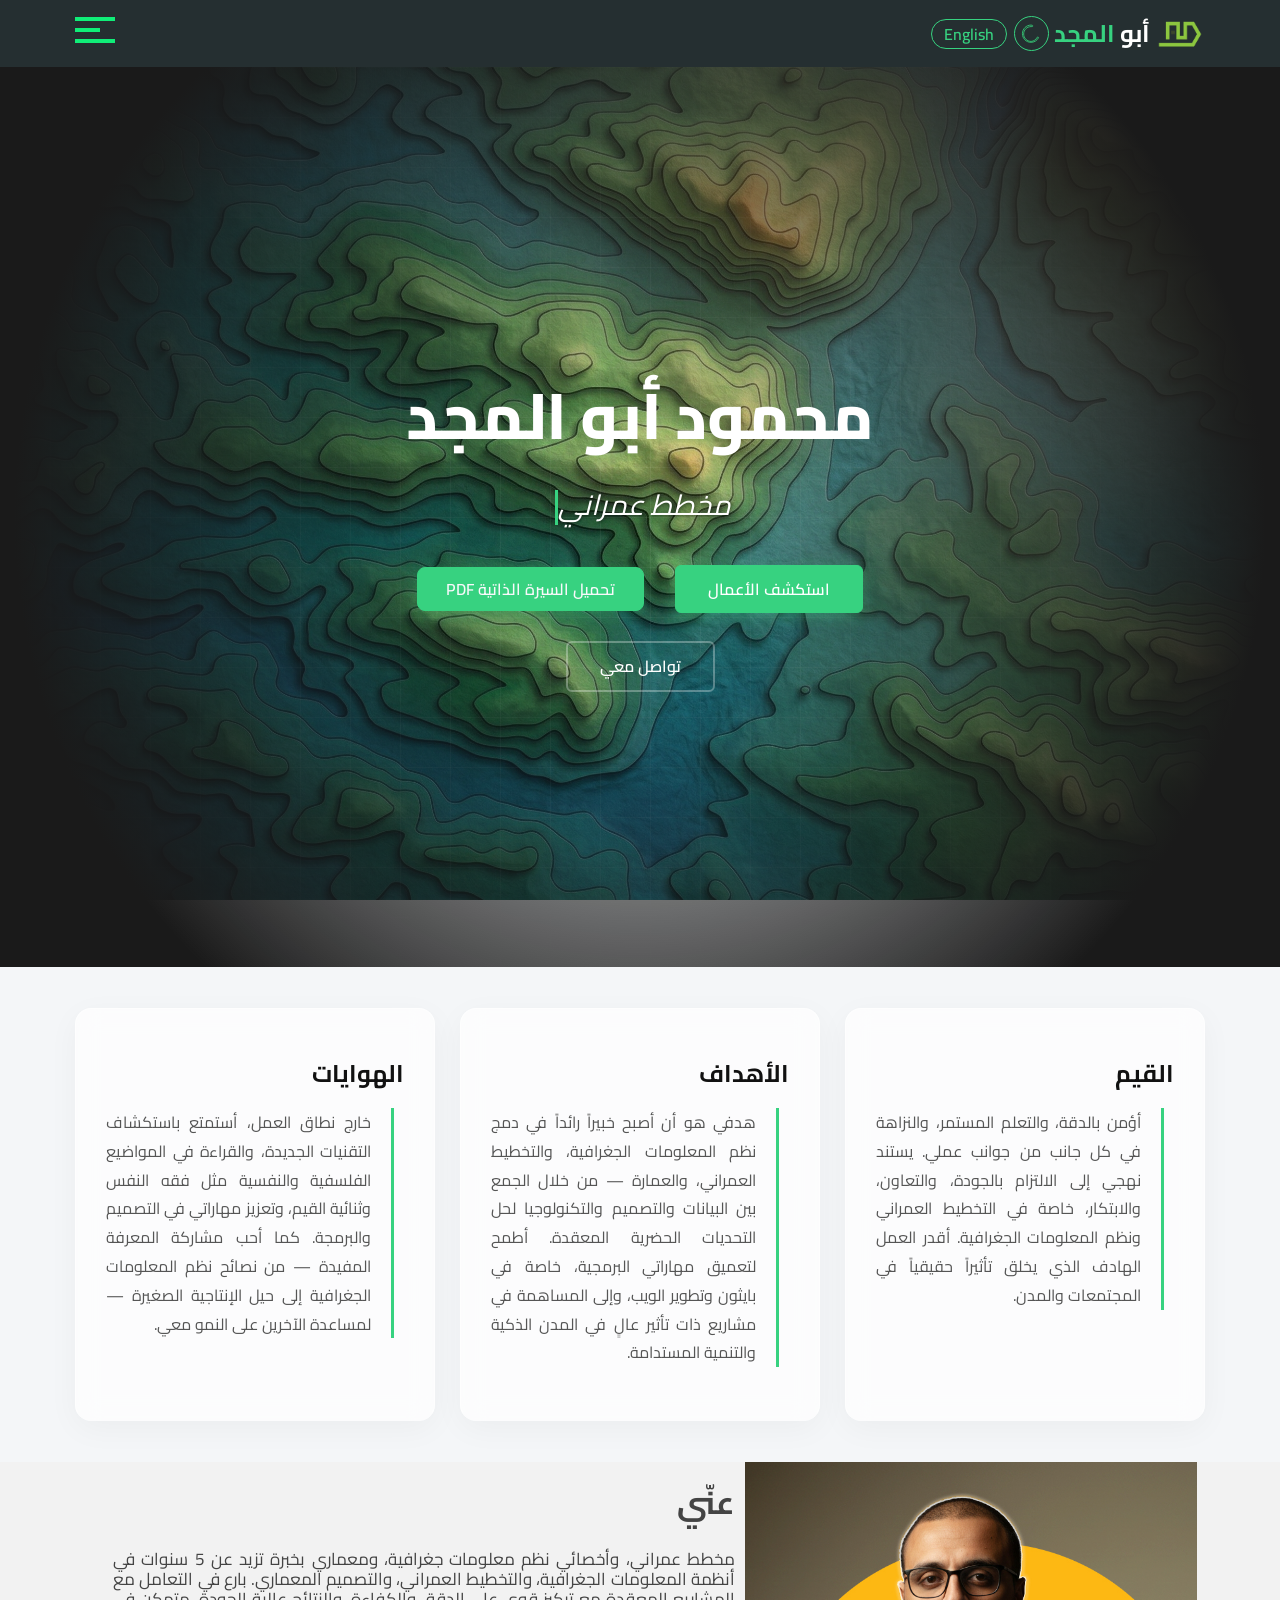
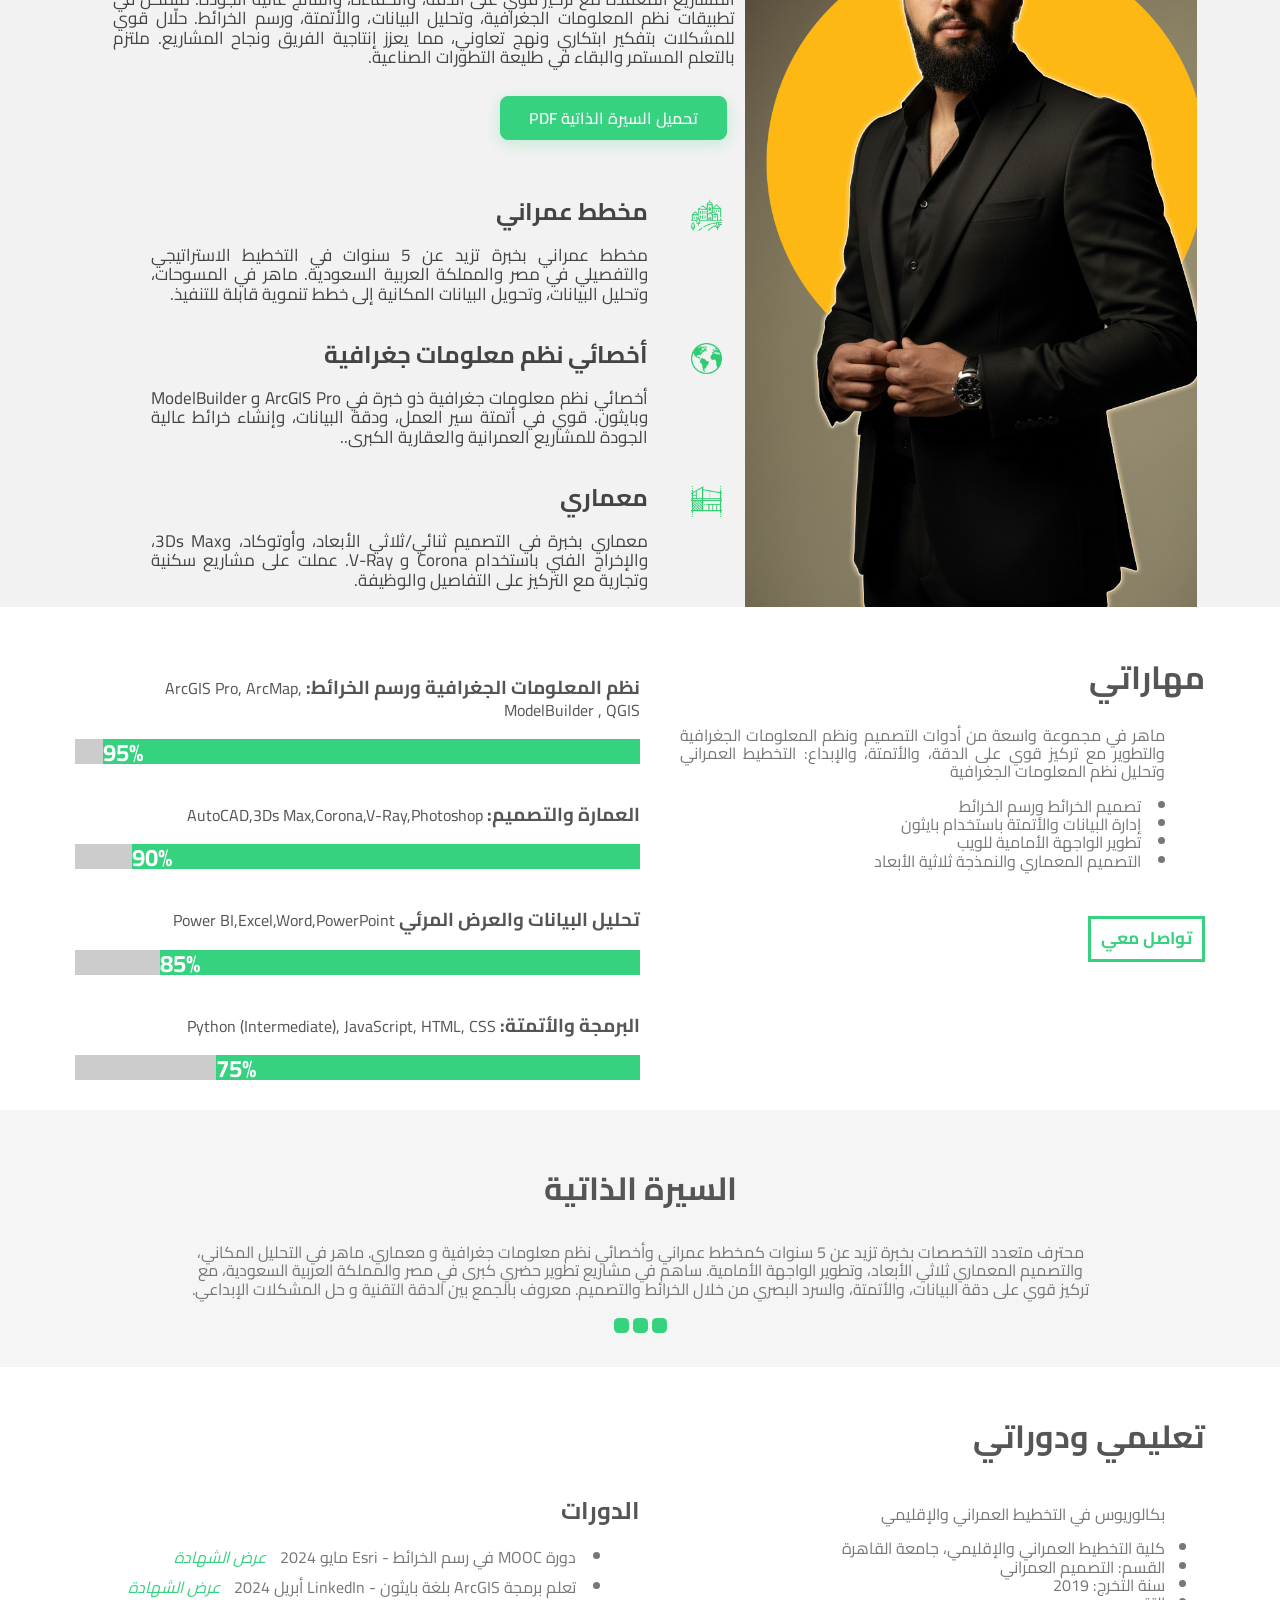
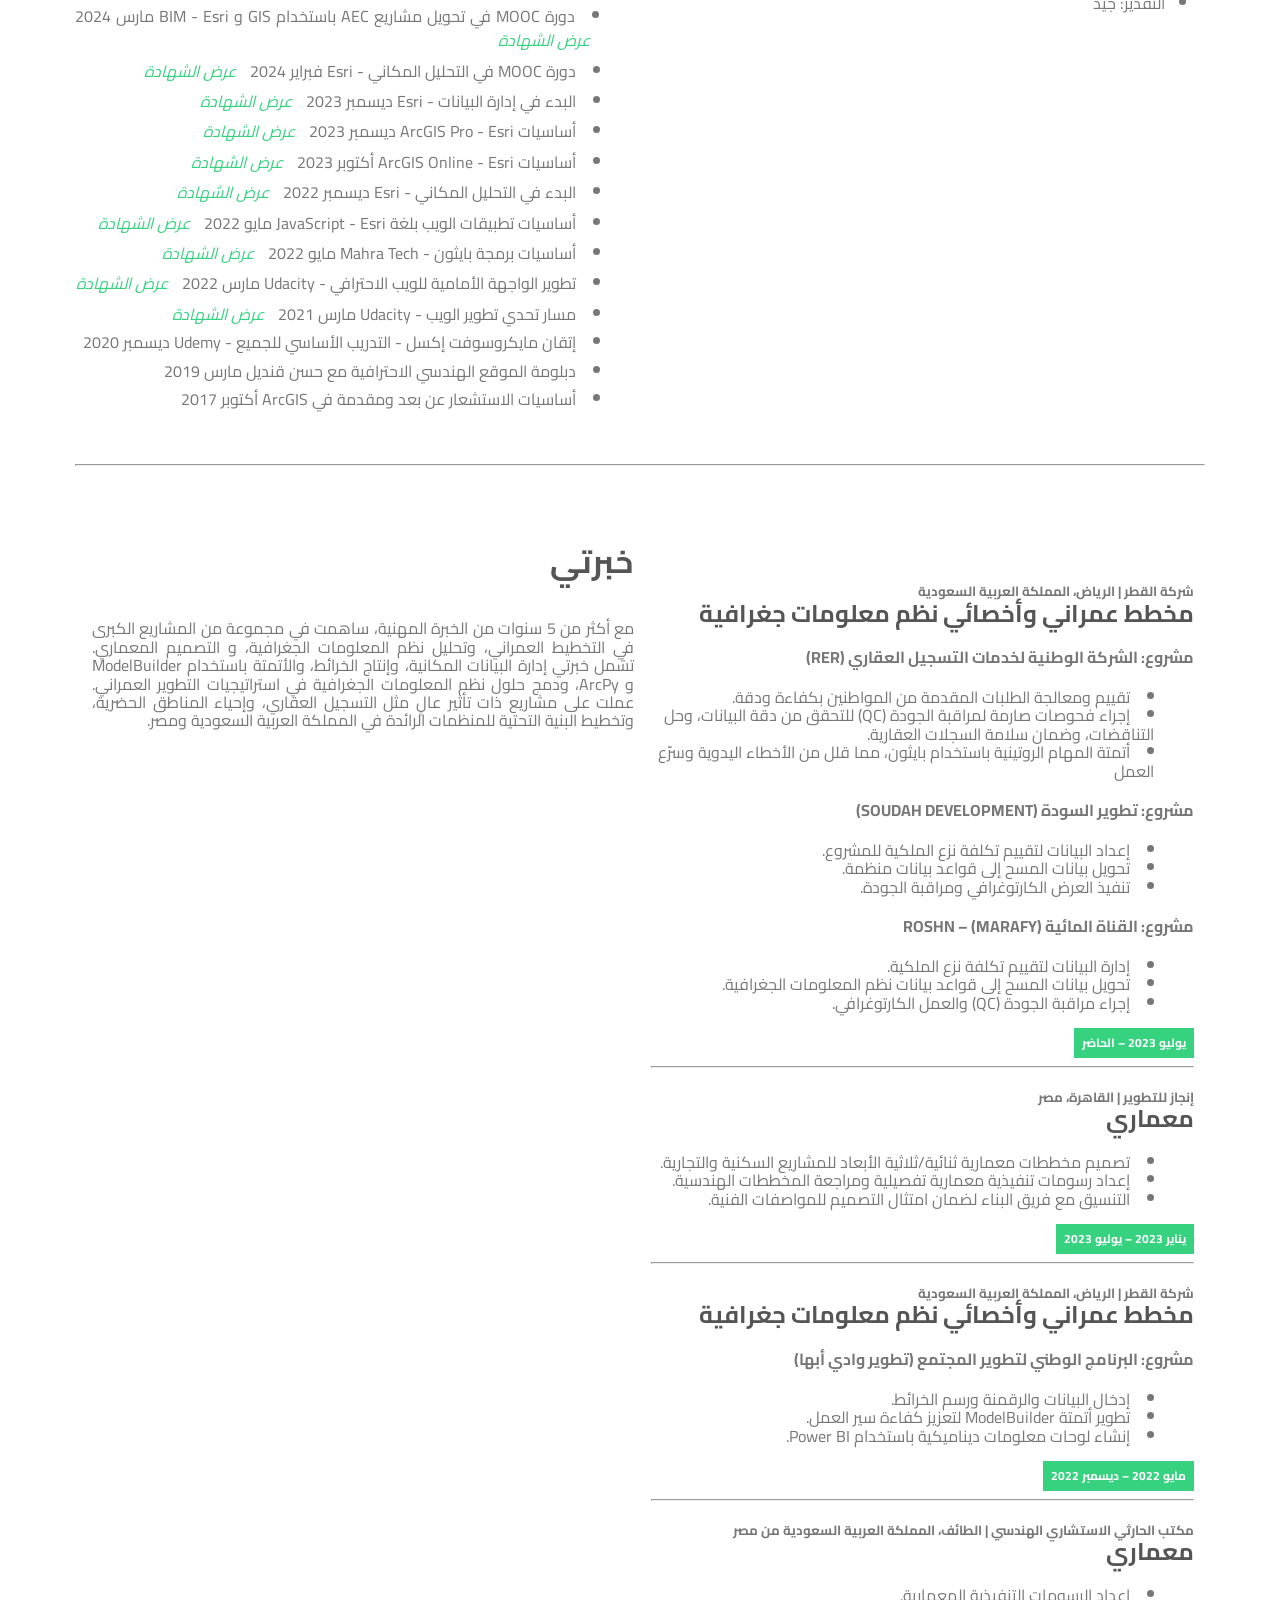
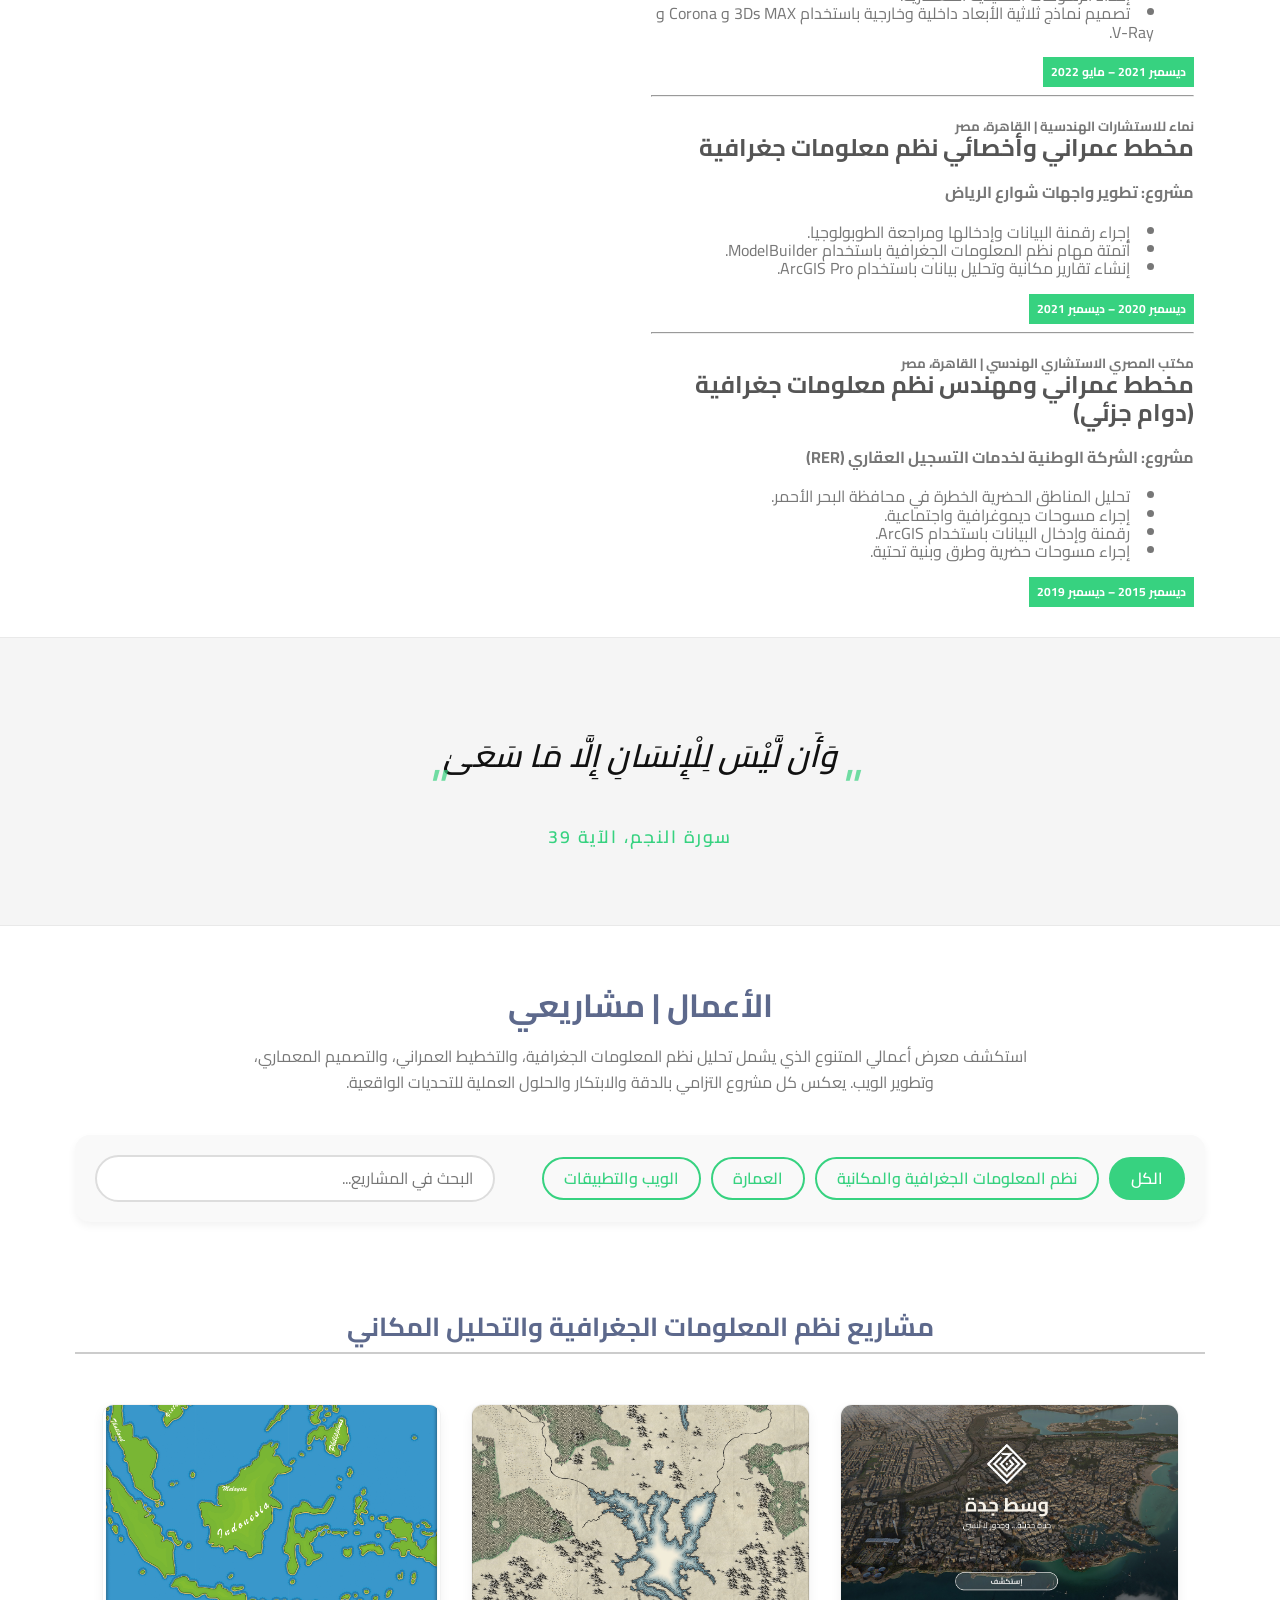
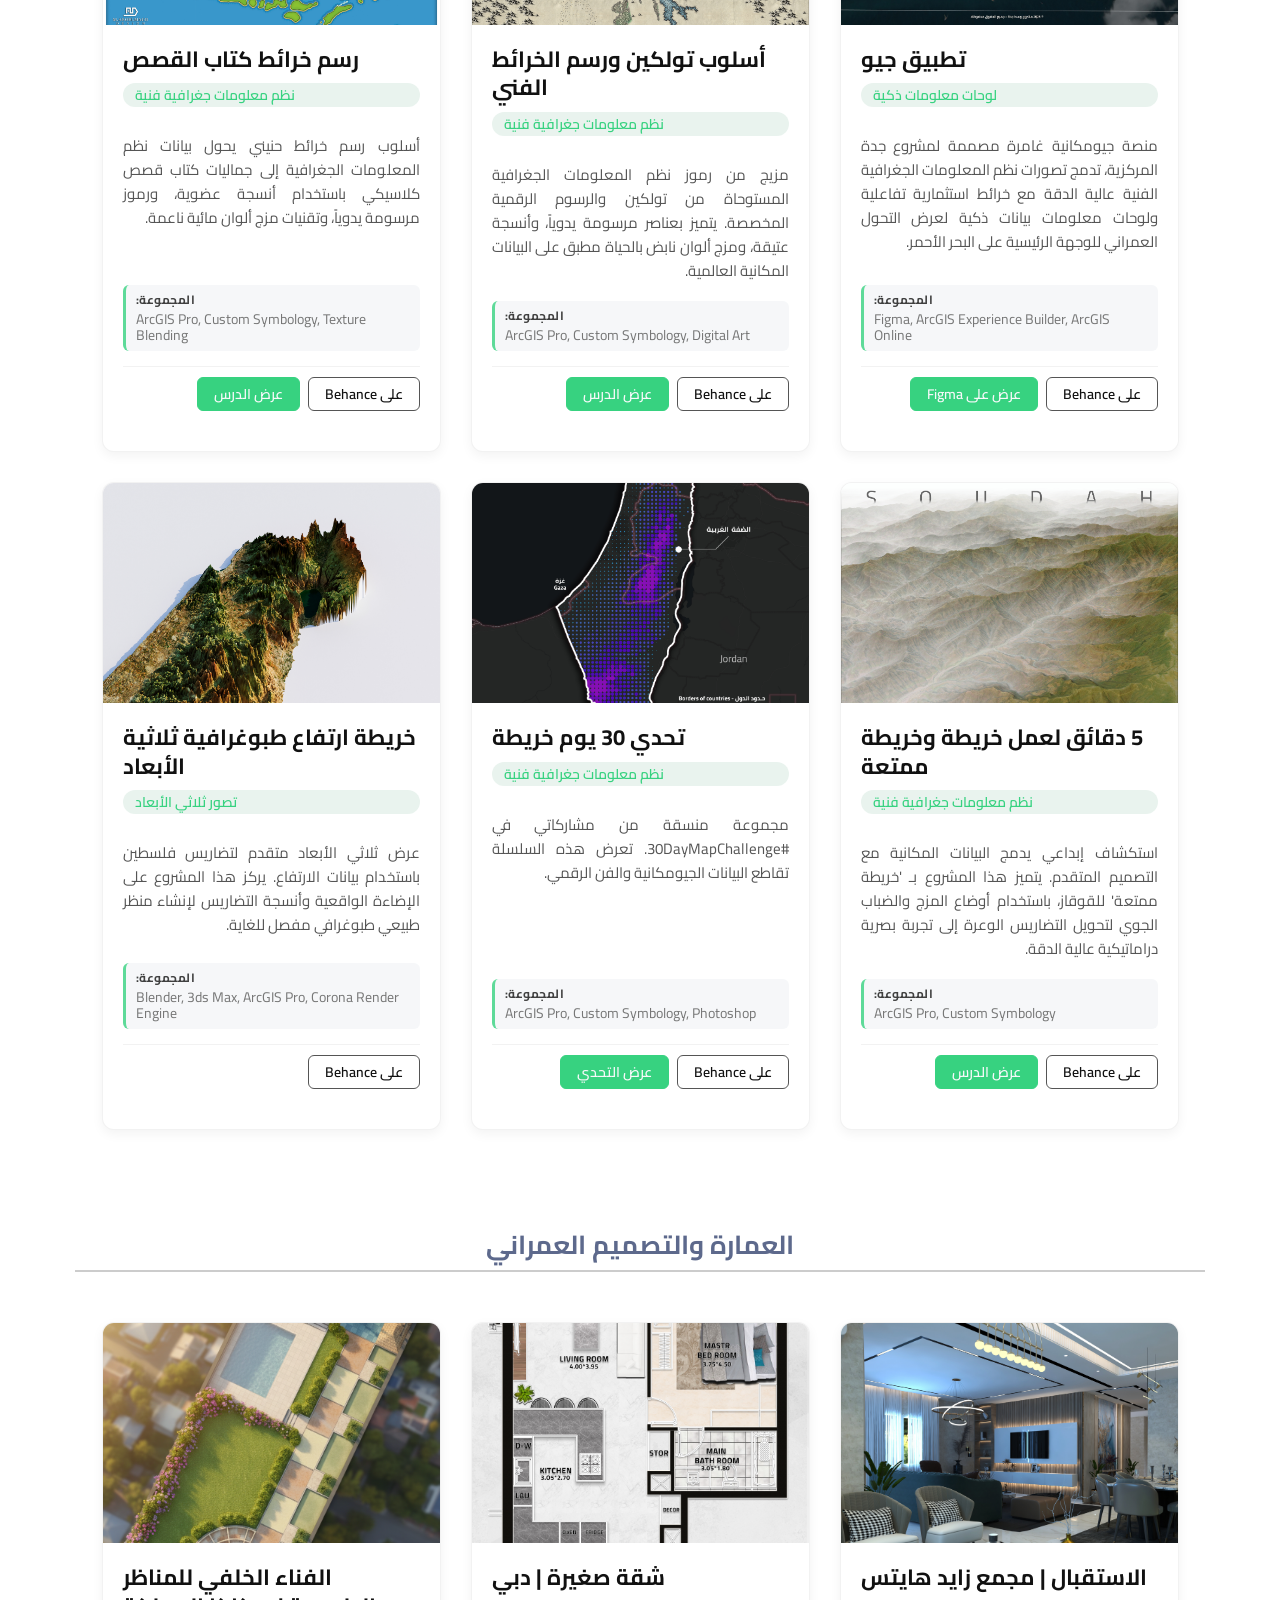
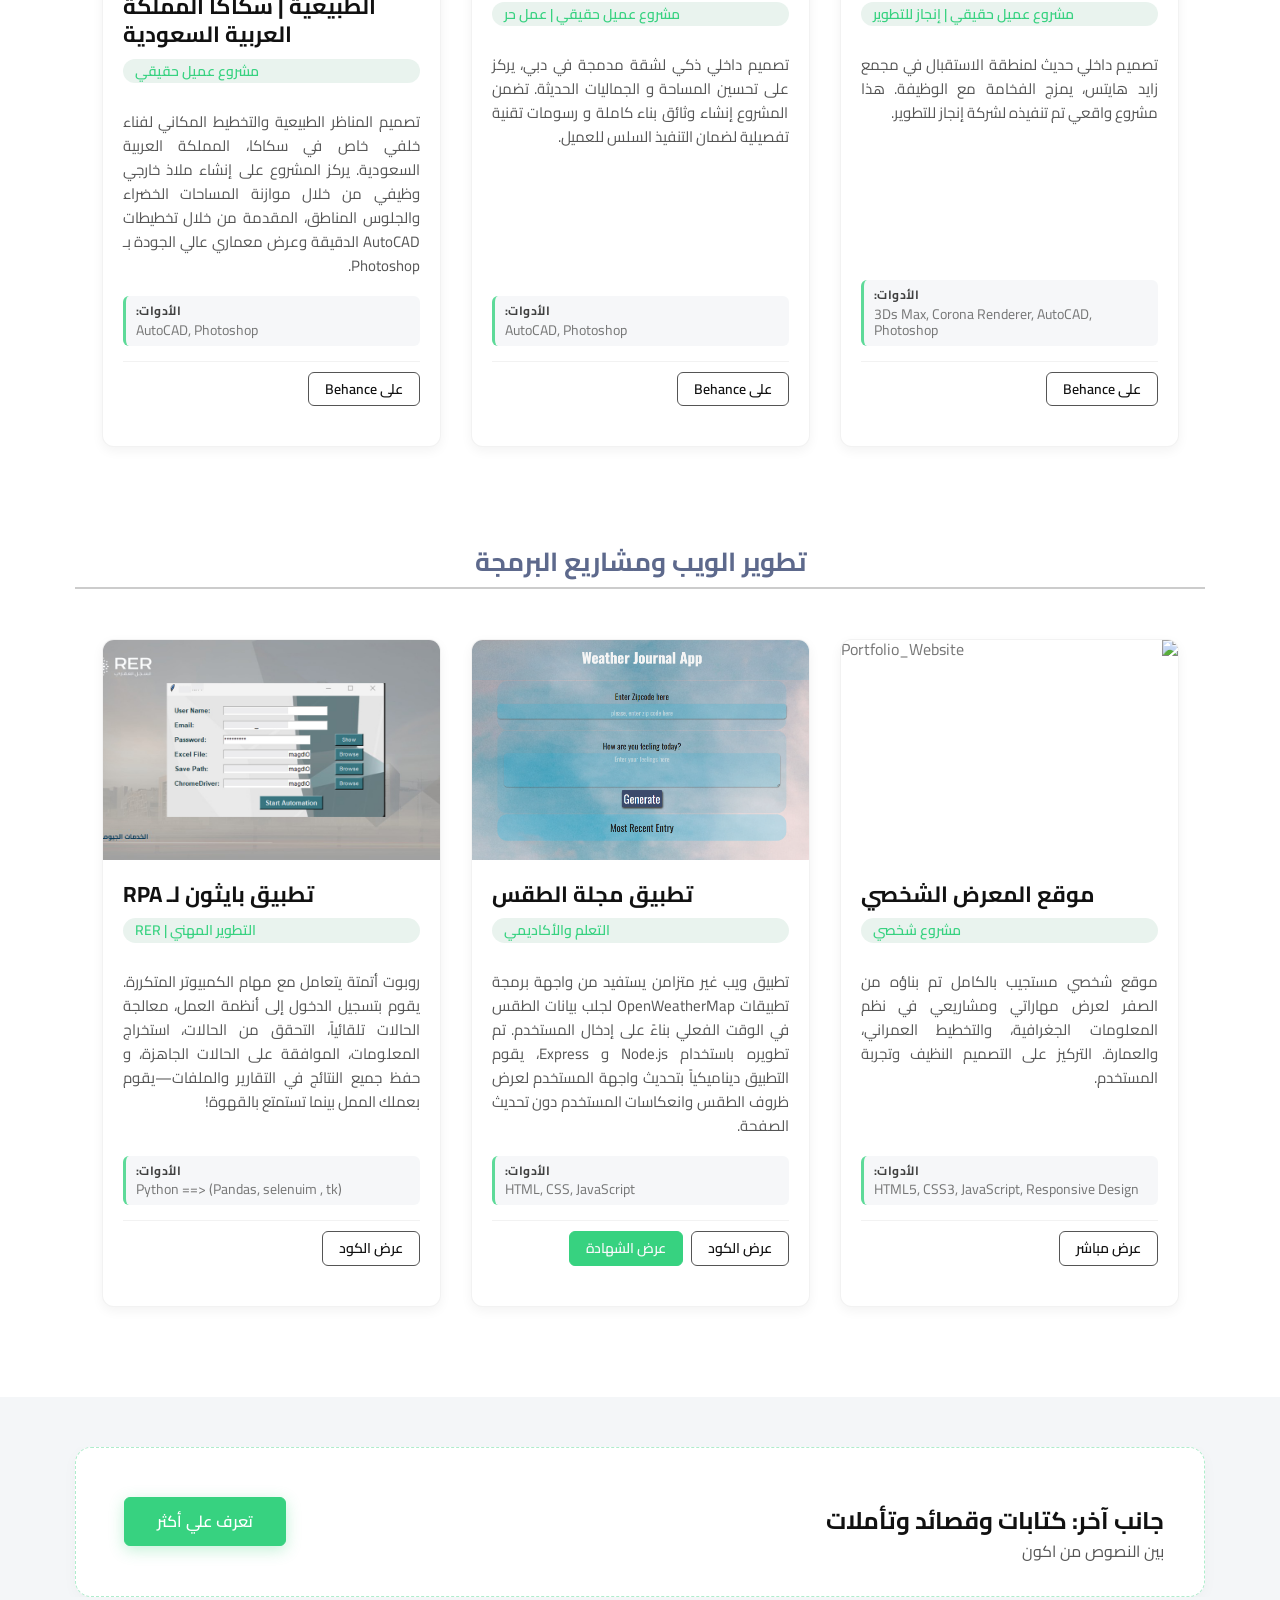
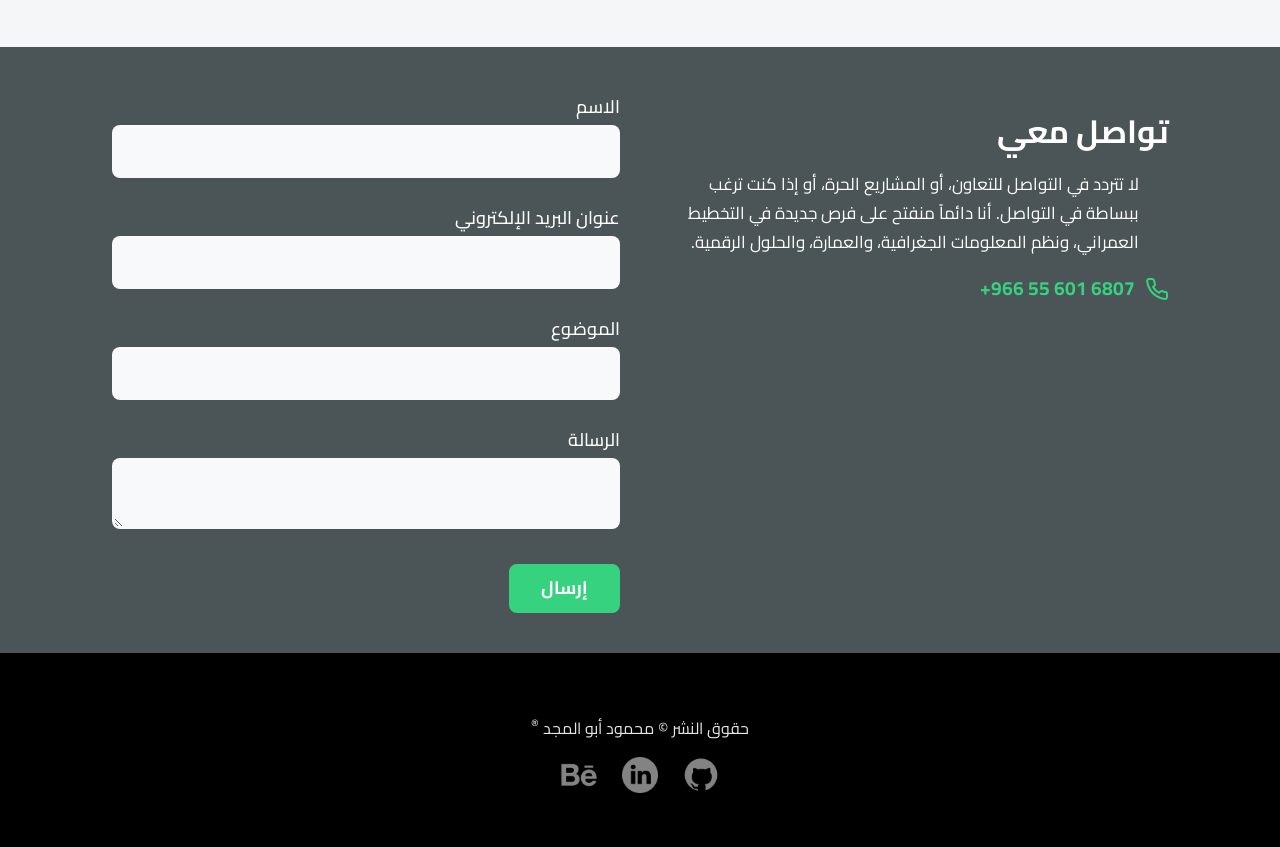
==== commit 981b8df0: "update" ====
--- a/index-ar.html
+++ b/index-ar.html
@@ -52,6 +52,7 @@
                         <li><a href="#portfolio1">الأعمال</a></li>
                         <li><a href="#contact-me1">تواصل معي</a></li>
                         <li><a href="know-me-more-ar.html">تعرف علي أكثر</a></li>
+                        <li><a href="index.html" class="lang-switcher-btn"> English</a></li>
                     </ul>
 
 
@@ -72,8 +73,14 @@
                     <span id="typing-text"></span><span class="typing-cursor"></span>
                 </p>
                 <div class="hero-actions">
-                    <a href="#portfolio1" class="btn btn-primary">استكشف الأعمال</a>
-                    <a href="#contact-me1" class="btn btn-secondary">تواصل معي</a>
+                    <div class="hero-actions-row">
+                        <a href="#portfolio1" class="btn btn-primary">استكشف الأعمال</a>
+                        <a href="mahmoud aboelmagd abd elraziq_CV.pdf" download target="_blank"
+                            class="btn btn-primary btn-cv"> تحميل السيرة الذاتية PDF</a>
+                    </div>
+                    <div class="hero-actions-row">
+                        <a href="#contact-me1" class="btn btn-secondary">تواصل معي</a>
+                    </div>
                 </div>
             </div>
         </div>
@@ -153,6 +160,10 @@
                         ورسم الخرائط. حلّال قوي للمشكلات بتفكير ابتكاري ونهج تعاوني،
                         مما يعزز إنتاجية الفريق ونجاح المشاريع. ملتزم بالتعلم المستمر والبقاء في
                         طليعة التطورات الصناعية.</p>
+                    <div style="margin-top: 20px; margin-bottom: 25px;">
+                        <a href="mahmoud aboelmagd abd elraziq_CV.pdf" download target="_blank" class="btn btn-cv">
+                            تحميل السيرة الذاتية PDF</a>
+                    </div>
                 </div>
                 <div class="about-secand">
                     <div class="web">
--- a/css/style.css
+++ b/css/style.css
@@ -1,2846 +1,3006 @@
-/* start main rule  */
-
-* {
-    -webkit-box-sizing: border-box;
-    -moz-box-sizing: border-box;
-    box-sizing: border-box;
-}
-
-/* Changed body direction to LTR */
-/* Modern Sleek Custom Scrollbar (Main Window Only) */
-html::-webkit-scrollbar,
-body::-webkit-scrollbar {
-    width: 8px;
-    height: 8px;
-}
-
-html::-webkit-scrollbar-track,
-body::-webkit-scrollbar-track {
-    background: rgba(20, 20, 20, 0.95);
-}
-
-html::-webkit-scrollbar-thumb,
-body::-webkit-scrollbar-thumb {
-    background: var(--primary-green, #37D280);
-    border-radius: 4px;
-    transition: background 0.3s ease;
-}
-
-html::-webkit-scrollbar-thumb:hover,
-body::-webkit-scrollbar-thumb:hover {
-    background: #2cb86e;
-}
-
-/* Hide scrollbars inside all internal containers */
-div::-webkit-scrollbar,
-section::-webkit-scrollbar,
-nav::-webkit-scrollbar,
-article::-webkit-scrollbar,
-.container::-webkit-scrollbar,
-.writings-filter-bar::-webkit-scrollbar {
-    display: none !important;
-    width: 0 !important;
-    height: 0 !important;
-}
-
-div, section, nav, article, .container {
-    -ms-overflow-style: none;
-    scrollbar-width: none;
-}
-
-html {
-    scrollbar-width: thin;
-    scrollbar-color: var(--primary-green, #37D280) rgba(20, 20, 20, 0.95);
-    scroll-behavior: smooth;
-}
-
-/* RTL Support */
-[dir="rtl"] body {
-    text-align: right;
-    direction: rtl;
-}
-
-:root {
-    /* Cartographic-Tech Aesthetic Variables */
-    --primary-green: #37D280;
-    /* Emerald Green */
-    --primary-green-light: #37D280;
-    /* For accents and hovers */
-    --charcoal-dark: #1A1A1A;
-    /* Main dark */
-    --charcoal-light: #2A2A2A;
-    /* Secondary dark for cards/nav */
-    --soft-white: #F8F9FA;
-    --muted-gold: #D4AF37;
-
-    --bg-primary: #F4F6F8;
-    /* Light grid-compatible bg */
-    --bg-secondary: #FFFFFF;
-    --text-primary: #111111;
-    --text-secondary: #555555;
-    --accent: var(--primary-green);
-    --card-bg: #FFFFFF;
-
-    --font-main: "Cairo", sans-serif;
-}
-
-body.dark-mode {
-    --bg-primary: var(--charcoal-dark);
-    --bg-secondary: var(--charcoal-light);
-    --text-primary: var(--soft-white);
-    --text-secondary: #A0AAB2;
-    --accent: var(--primary-green-light);
-    --card-bg: var(--charcoal-light);
-}
-
-body {
-    background-color: var(--bg-primary);
-    font-family: var(--font-main);
-    direction: ltr;
-    text-align: left;
-    color: var(--text-primary);
-    transition: background-color 0.4s ease, color 0.4s ease;
-}
-
-.cairo {
-    font-family: var(--font-main);
-    font-optical-sizing: auto;
-    font-weight: 400;
-    font-style: normal;
-    font-variation-settings: "slnt" 0;
-}
-
-.container {
-    padding-left: 20px;
-    padding-right: 20px;
-    margin-left: auto;
-    margin-right: auto;
-    color: #777;
-}
-
-p {
-    font-size: 16px;
-}
-
-h1 {
-    text-transform: capitalize;
-    color: #555;
-}
-
-h2 {
-    text-transform: capitalize;
-    color: #555;
-}
-
-h3 {
-    text-transform: capitalize;
-    color: #555;
-}
-
-button {
-    font-weight: bold;
-}
-
-/* end main rule  */
-
-/* start media  */
-
-/* small */
-
-@media (min-width: 768px) {
-    .container {
-        width: 760px;
-    }
-}
-
-/* mediam */
-
-@media (min-width: 992px) {
-    .container {
-        width: 970px;
-    }
-}
-
-/* large */
-
-@media (min-width: 1200px) {
-    .container {
-        width: 1170px;
-    }
-}
-
-/* end media  */
-
-/* start header  */
-
-.header {
-    position: relative;
-    z-index: 100000 !important;
-    overflow: visible !important;
-}
-
-.header .nav {
-    background-color: #252F31;
-    position: relative;
-    z-index: 100001 !important;
-    overflow: visible !important;
-}
-
-.header .nav .container {
-    display: flex;
-    flex-wrap: wrap;
-    justify-content: space-between;
-    align-items: center;
-    position: relative;
-    overflow: visible !important;
-}
-
-.header .nav .container .first {
-    display: flex;
-    flex-wrap: wrap;
-    align-items: center;
-    justify-content: center;
-}
-
-.header .nav img {
-    margin-right: 5px;
-    height: 30px;
-}
-
-.header .nav button {
-    margin-left: 7px;
-
-}
-
-[dir="rtl"] .header .nav img {
-    margin-right: 0;
-    margin-left: 5px;
-}
-
-.header .nav h2 {
-    color: #ffffff;
-    text-transform: uppercase;
-}
-
-.header .nav h2 span {
-    color: #37D280;
-}
-
-.header .nav .secand {
-    position: relative;
-    z-index: 10001 !important;
-}
-
-.header .nav .icon {
-    margin-left: auto;
-    margin-right: auto;
-    width: 40px;
-    display: flex;
-    flex-wrap: wrap;
-    justify-content: flex-end;
-    cursor: pointer;
-}
-
-.header .nav .icon span {
-    width: 100%;
-    height: 4px;
-    margin-bottom: 7px;
-    background-color: #10ee78;
-}
-
-.header .nav .icon span:nth-child(2) {
-    width: 25px;
-    height: 4px;
-    transition: 0.3s;
-}
-
-.header .nav .secand:hover span:nth-child(2) {
-    width: 100%;
-}
-
-/* Navigation List Styles - Elegant Glassmorphism */
-.header .nav ul {
-    list-style: none;
-    padding: 20px !important;
-    margin: 0 !important;
-    color: #ffffff !important;
-    background-color: rgba(25, 25, 25, 0.6) !important;
-    /* Elegant dark transparent */
-    backdrop-filter: blur(15px) saturate(160%);
-    /* Enhanced glass effect */
-    -webkit-backdrop-filter: blur(15px) saturate(160%);
-    position: absolute !important;
-    right: 0 !important;
-    /* Aligned with the right edge of the icon container */
-    top: 100% !important;
-    /* Starts directly below the nav bar */
-    display: none;
-    text-align: center;
-    width: 200px !important;
-    border-radius: 0 0 10px 10px !important;
-    /* Rounded only at bottom */
-    box-shadow: 0 15px 40px rgba(0, 0, 0, 0.5) !important;
-    border: 1px solid rgba(255, 255, 255, 0.1) !important;
-    border-top: 2px solid #37D280 !important;
-    /* Brand line at top of menu */
-    z-index: 999999999 !important;
-    opacity: 1 !important;
-    visibility: visible !important;
-}
-
-.header .nav ul.active {
-    display: block !important;
-}
-
-/* Hover support for desktop */
-.header .nav .secand:hover ul {
-    display: block !important;
-}
-
-.header .nav ul li {
-    padding: 10px 0;
-    border-bottom: 1px solid rgba(255, 255, 255, 0.05);
-}
-
-.header .nav ul li:last-child {
-    border-bottom: none;
-}
-
-.header .nav ul li {
-    margin: 0%;
-    padding-bottom: 10px;
-    text-transform: capitalize;
-    transition: .3s;
-}
-
-.header .nav ul li:hover {
-    padding-left: 10px;
-    transition: .3s;
-}
-
-.header .nav ul li:first-of-type {
-    margin-top: 20px;
-}
-
-.header .nav ul li a {
-    color: #fff;
-    text-decoration: none;
-}
-
-.header .nav ul li a:hover {
-    color: #37D280;
-    transition: .3s;
-}
-
-/* FIX: Ensure centered menu is visible on very small screens */
-@media (max-width: 327px) {
-    .header .nav .container {
-        display: flex;
-        flex-wrap: wrap;
-        flex-direction: column;
-        justify-content: center;
-        align-items: center;
-    }
-
-    .header .nav ul {
-        position: absolute;
-        left: 50%;
-        transform: translateX(-50%);
-        right: auto;
-        margin-top: 0;
-        width: 150px;
-    }
-
-    .header .nav .container .first {
-        display: flex;
-        flex-wrap: wrap;
-        flex-direction: column;
-        align-items: center;
-        justify-content: center;
-        margin-top: 20px;
-    }
-
-    .header .nav .icon {
-        margin-bottom: 20px;
-    }
-}
-
-/* start hero  */
-.hero-cover {
-    position: relative;
-    height: 100vh;
-    min-height: 500px;
-    background-color: var(--charcoal-dark);
-    display: flex;
-    align-items: center;
-    justify-content: center;
-    overflow: hidden;
-    color: var(--soft-white);
-}
-
-.ambient-grid {
-    position: absolute;
-    top: 0;
-    left: 0;
-    width: 200%;
-    height: 200%;
-    background-image: linear-gradient(rgba(255, 255, 255, 0.05) 1px, transparent 1px),
-        linear-gradient(90deg, rgba(255, 255, 255, 0.05) 1px, transparent 1px);
-    background-size: 50px 50px;
-    animation: panGrid 60s linear infinite;
-    z-index: 1;
-}
-
-@keyframes panGrid {
-    0% {
-        transform: translate(0, 0);
-    }
-
-    100% {
-        transform: translate(-50px, -50px);
-    }
-}
-
-.hero-overlay {
-    position: absolute;
-    inset: 0;
-    background: radial-gradient(circle at center, transparent 0%, var(--charcoal-dark) 80%);
-    z-index: 2;
-}
-
-.hero-content {
-    position: relative;
-    z-index: 3;
-    text-align: center;
-    padding: 2rem;
-}
-
-.hero-headline {
-    font-size: clamp(2rem, 5vw, 4rem);
-    font-weight: 700;
-    color: var(--soft-white);
-    margin-bottom: 0.5rem;
-    letter-spacing: -0.02em;
-    line-height: 1.2;
-}
-
-.hero-tagline {
-    font-size: clamp(1.1rem, 2.5vw, 1.8rem);
-    color: #ffffff;
-    height: auto;
-    min-height: 40px;
-    margin-bottom: 2rem;
-    font-style: italic;
-    text-shadow: 1px 1px 3px rgba(0, 0, 0, 0.4);
-    line-height: 1.4;
-}
-
-/* Typing effect cursor */
-.typing-cursor {
-    display: inline-block;
-    width: 3px;
-    height: 1.2em;
-    background-color: var(--primary-green-light);
-    margin-left: 5px;
-    vertical-align: middle;
-    animation: blink 1s step-end infinite;
-}
-
-@keyframes blink {
-
-    0%,
-    100% {
-        opacity: 1;
-    }
-
-    50% {
-        opacity: 0;
-    }
-}
-
-.btn {
-    display: inline-block;
-    padding: 12px 32px;
-    border-radius: 8px;
-    font-weight: 600;
-    text-decoration: none;
-    transition: all 0.3s ease;
-    margin: 0.5rem;
-    font-family: var(--font-main);
-}
-
-.btn-primary {
-    background-color: var(--primary-green);
-    color: var(--soft-white);
-    border: 1px solid var(--primary-green);
-}
-
-.btn-primary:hover {
-    background-color: var(--primary-green-light);
-    box-shadow: 0 0 15px rgba(56, 207, 122, 0.4);
-    transform: translateY(-2px);
-}
-
-.btn-secondary {
-    background-color: transparent;
-    color: var(--soft-white);
-    border: 1px solid rgba(255, 255, 255, 0.2);
-}
-
-.btn-secondary:hover {
-    background-color: rgba(255, 255, 255, 0.05);
-    border-color: var(--soft-white);
-    color: var(--soft-white);
-    transform: translateY(-2px);
-}
-
-/* end header  */
-
-/* start feature */
-
-.feature {
-    background-color: var(--bg-primary);
-    position: relative;
-    z-index: 10;
-}
-
-.feature .container {
-    display: flex;
-    flex-wrap: wrap;
-    justify-content: center;
-    padding-bottom: 40px;
-    padding-top: 40px;
-    gap: 25px;
-}
-
-.feature .feat {
-    flex: 1 1 calc(33.333% - 40px);
-    min-width: 320px;
-    background: rgba(255, 255, 255, 0.7);
-    backdrop-filter: blur(12px);
-    -webkit-backdrop-filter: blur(12px);
-    border-radius: 16px;
-    box-shadow: 0 8px 32px rgba(0, 0, 0, 0.04);
-    padding: 35px 30px;
-    margin: 1px auto;
-    box-sizing: border-box;
-    transition: all 0.4s cubic-bezier(0.165, 0.84, 0.44, 1);
-    border: 1px solid rgba(255, 255, 255, 0.5);
-    border-bottom: 3px solid transparent;
-    position: relative;
-}
-
-body.dark-mode .feature .feat {
-    border: 1px solid rgba(255, 255, 255, 0.05);
-}
-
-.feature .feat:hover {
-    transform: translateY(-8px);
-    box-shadow: 0 15px 40px rgba(55, 210, 128, 0.12);
-    border-bottom: 3px solid var(--primary-green);
-    background: rgba(255, 255, 255, 0.9);
-}
-
-.feature .feat h1 {
-    color: var(--text-primary);
-    margin-bottom: 20px;
-    display: flex;
-    align-items: center;
-    gap: 15px;
-    font-size: 24px;
-}
-
-.feature .feat h1 svg {
-    width: 32px;
-    height: 32px;
-    color: var(--primary-green);
-    stroke-width: 1.5;
-}
-
-.feature .feat p {
-    color: var(--text-secondary);
-    line-height: 1.8;
-    border-inline-start: 3px solid var(--primary-green);
-    padding-inline-start: 20px;
-    margin-inline-start: 10px;
-    font-size: 16px;
-    text-align: justify;
-}
-
-@media (max-width: 1000px) {
-    .feature .feat {
-        min-width: 95%;
-        margin: 1px auto;
-    }
-}
-
-/* end feature */
-
-/* start about me  */
-
-.about {
-    background-color: #F2F2F2;
-    overflow: hidden;
-}
-
-.about .container {
-    display: flex;
-    flex-wrap: wrap;
-    justify-content: center;
-}
-
-.about .my-img {
-    overflow: hidden;
-    width: 40%;
-}
-
-div.imgscenter {
-    background-image: url(../img/IMG_1.jpg);
-    background-position-x: center;
-    height: 100%;
-    background-size: cover;
-    align-content: center;
-    position: relative;
-}
-
-.about .info {
-    width: 55%;
-    margin-left: 30px;
-    margin-right: 10px;
-}
-
-.about .info p {
-    text-align: justify;
-    color: #444;
-    font-size: 17px;
-}
-
-.about .info .about-frist {
-    width: 100%;
-}
-
-.about .info .about-frist h1 {
-    color: #444;
-}
-
-.about .info h2 {
-    text-transform: capitalize;
-    color: #444;
-}
-
-.about .info .about-frist p:last-of-type {
-    margin-top: 30px;
-}
-
-.about .info .about-secand {
-    margin-left: 10px;
-    margin-top: 30px;
-    width: 100%;
-}
-
-.about .info .about-secand div {
-    float: left;
-    flex-wrap: wrap;
-}
-
-.about .info .about-secand div h2 {
-    text-transform: capitalize;
-    color: #444;
-}
-
-.about .info .about-secand div .text {
-    float: left;
-    width: 80%;
-    padding: 0;
-    margin: 0;
-}
-
-.about .info .about-secand div .img {
-    float: left;
-    width: 10%;
-    margin-top: 22px;
-    margin-left: 2%;
-    margin-right: 2%;
-}
-
-.about .info .about-secand div .img img {
-    width: 50%;
-    height: 50%;
-    margin-left: auto;
-    margin-right: auto;
-    margin-top: 0;
-}
-
-@media (max-width: 998px) {
-    .about .my-img {
-        width: 100%;
-        display: block;
-        margin-bottom: 30px;
-        border-radius: 12px;
-        box-shadow: 0 10px 30px rgba(0, 0, 0, 0.1);
-    }
-
-    div.imgscenter {
-        min-height: 350px;
-        border-radius: 12px;
-    }
-
-    .about .info {
-        width: 100%;
-        margin-left: 30px;
-        margin-right: 10px;
-        display: flex;
-        flex-wrap: wrap;
-    }
-}
-
-@media (max-width: 662px) {
-    .about .info .about-secand {
-        width: 100%;
-        display: flex;
-        flex-wrap: wrap;
-    }
-
-    .about .info .about-secand div {
-        width: 100%;
-    }
-}
-
-/* end about me  */
-
-hr {
-    background-color: #ffffff;
-}
-
-/* start my skills */
-
-.my-skills {
-    padding-bottom: 30px;
-    padding-top: 30px;
-    background-color: #FFFFFF;
-}
-
-.my-skills .container {
-    display: flex;
-    flex-wrap: wrap;
-    justify-content: space-between;
-}
-
-.my-skills .my-skills-first,
-.my-skills .my-skills-secand {
-    width: 50%;
-    margin-left: 0;
-    margin-right: 0;
-}
-
-@media (max-width: 768px) {
-
-    .my-skills .my-skills-first,
-    .my-skills .my-skills-secand {
-        width: 100%;
-    }
-}
-
-.my-skills .my-skills-first p {
-    padding-right: 40px;
-    margin-top: 30px;
-    text-align: justify;
-}
-
-.my-skills .my-skills-first ul {
-    list-style-position: inside;
-}
-
-.my-skills .my-skills-first button {
-    color: #37D280;
-    background: none;
-    padding: 10px;
-    border: solid #37D280 3px;
-    text-transform: capitalize;
-    font-size: 17px;
-    margin-top: 30px;
-}
-
-.my-skills-first button a {
-    color: #37D280;
-    text-decoration: none;
-}
-
-.my-skills-first button a:hover {
-    color: #5D698C;
-}
-
-.my-skills .my-skills-secand div {
-    background-color: #ccc;
-    height: 25px;
-    margin: 0;
-    padding: 0;
-    text-align: left;
-}
-
-.my-skills .my-skills-secand h3 {
-    margin-top: 40px;
-}
-
-.my-skills .my-skills-secand div>span {
-    background-color: #37D280;
-    height: 25px;
-    width: 20%;
-    display: inline-block;
-}
-
-.my-skills .my-skills-secand div span span {
-    float: right;
-    font-size: 24px;
-    color: #ffffff;
-    font-weight: bold;
-}
-
-.my-skills .my-skills-secand div.ArcGIS>span {
-    background-color: #37D280;
-    height: 25px;
-    width: 95%;
-    display: inline-block;
-}
-
-.my-skills .my-skills-secand div.Architectural>span {
-    background-color: #37D280;
-    height: 25px;
-    width: 90%;
-    display: inline-block;
-}
-
-.my-skills .my-skills-secand div.Visualization>span {
-    background-color: #37D280;
-    height: 25px;
-    width: 85%;
-    display: inline-block;
-}
-
-.my-skills .my-skills-secand div.Programming>span {
-    background-color: #37D280;
-    height: 25px;
-    width: 75%;
-    display: inline-block;
-}
-
-span.smallfont {
-    font-size: 16px;
-    font-weight: lighter;
-}
-
-/* end my skills */
-
-/* start resume */
-
-.resume {
-    background-color: #F5F5F5;
-    overflow: hidden;
-    padding-top: 30px;
-    padding-bottom: 30px;
-    text-align: center;
-}
-
-.resume h1,
-.resume p,
-.resume button {
-    align-items: center;
-}
-
-.resume h1 {
-    margin-top: 30px;
-}
-
-.resume p {
-    padding: 15px 0 20px 0;
-    margin: auto;
-    width: 80%;
-}
-
-.resume .bol span {
-    height: 15px;
-    width: 15px;
-    background-color: #37D280;
-    border-radius: 30%;
-    display: inline-block;
-}
-
-/* end resume */
-
-/* start education */
-
-.educ {
-    padding-bottom: 30px;
-    padding-top: 30px;
-    background-color: #FFFFFF;
-    overflow: hidden;
-}
-
-.educ .container {
-    display: flex;
-    flex-wrap: wrap;
-}
-
-.educ .educ-first,
-.educ .educ-secand {
-    width: 50%;
-}
-
-@media (max-width: 799px) {
-
-    .educ .educ-first,
-    .educ .educ-secand {
-        width: 100%;
-    }
-}
-
-.educ .educ-first p:first-of-type {
-    margin-top: 50px;
-}
-
-.educ .educ-first p {
-    margin-right: 40px;
-    text-align: justify;
-    color: #777;
-}
-
-.educ .educ-secand h2:first-child {
-    margin-top: 100px;
-}
-
-.educ .educ-secand button {
-    background-color: #37D280;
-    color: #FFFFFF;
-    border: solid #37D280 3px;
-    padding: 5px;
-    font-size: 12px;
-    text-transform: capitalize;
-}
-
-.educ .educ-secand ul {
-    list-style-position: inside;
-}
-
-.educ .educ-secand ul li {
-    text-align: justify;
-    color: #777;
-}
-
-.educ .educ-secand ul li a {
-    color: inherit;
-    text-decoration: none;
-    transition: all 0.3s ease;
-    color: #37D280;
-    font-style: italic;
-    display: inline-block;
-    margin-inline-start: 10px;
-    margin-top: 2px;
-}
-
-.educ .educ-secand li {
-    display: list-item;
-    text-align: -webkit-match-parent;
-    unicode-bidi: isolate;
-    margin-bottom: 6px;
-    line-height: 1.4;
-}
-
-.educ .educ-secand ul li a:hover {
-    color: #5D698C;
-    text-decoration: underline;
-}
-
-/* end my education */
-
-.line {
-    background-color: #FFFFFF;
-    overflow: hidden;
-}
-
-/* start exp */
-
-.exp {
-    padding-bottom: 30px;
-    padding-top: 30px;
-    background-color: #ffffff;
-    overflow: hidden;
-}
-
-.exp .exp-first,
-.exp .exp-secand {
-    width: 48%;
-    float: left;
-}
-
-.exp .exp-first {
-    margin: 1.5%;
-}
-
-.exp .exp-first P {
-    text-align: justify;
-}
-
-div.exp-secand h5 {
-    margin-bottom: 0px;
-}
-
-div.exp-secand h2 {
-    margin-top: 0px;
-}
-
-.exp .exp-secand ul {
-    list-style-position: inside;
-}
-
-@media (max-width: 799px) {
-
-    .exp .exp-first,
-    .exp .exp-secand {
-        width: 100%;
-        float: none;
-    }
-}
-
-.exp .exp-first p:first-of-type {
-    margin-top: 40px;
-}
-
-.exp .exp-secand h5:first-child {
-    margin-top: 80px;
-}
-
-.exp .exp-secand button {
-    background-color: #37D280;
-    color: #FFFFFF;
-    border: solid #37D280 3px;
-    padding: 5px;
-    font-size: 12px;
-    text-transform: capitalize;
-}
-
-/* end my exp */
-
-/* start resume */
-
-.comment {
-    background-color: #F5F5F5;
-    /* Islamic Geometric Pattern Background */
-    background-image: url("data:image/svg+xml,%3Csvg width='60' height='60' viewBox='0 0 60 60' xmlns='http://www.w3.org/2000/svg'%3E%3Cg fill='none' fill-rule='evenodd'%3E%3Cg fill='%2338cf7a' fill-opacity='0.1'%3E%3Cpath d='M36 34v-4h-2v4h-4v2h4v4h2v-4h4v-2h-4zm0-30V0h-2v4h-4v2h4v4h2V6h4V4h-4zM6 34v-4H4v4H0v2h4v4h2v-4h4v-2H6zM6 4V0H4v4H0v2h4v4h2V6h4V4H6z'/%3E%3C/g%3E%3C/g%3E%3C/svg%3E");
-    overflow: hidden;
-    padding-top: 60px;
-    padding-bottom: 60px;
-    text-align: center;
-    position: relative;
-    border-top: 1px solid rgba(0, 0, 0, 0.05);
-    border-bottom: 1px solid rgba(0, 0, 0, 0.05);
-}
-
-.comment::before {
-    content: '';
-    position: absolute;
-    top: 0;
-    left: 0;
-    right: 0;
-    bottom: 0;
-    background: radial-gradient(circle at center, transparent 0%, #F5F5F5 80%);
-    z-index: 1;
-}
-
-.comment .container {
-    position: relative;
-    z-index: 2;
-}
-
-.comment p {
-    color: var(--text-primary);
-    font-size: clamp(1.4rem, 2.8vw, 2rem);
-    font-weight: 600;
-    font-style: italic;
-    letter-spacing: 0.5px;
-    margin-bottom: 25px;
-    line-height: 1.6;
-    position: relative;
-    display: inline-block;
-}
-
-.comment p::before,
-.comment p::after {
-    content: '"';
-    color: var(--primary-green);
-    font-size: 1.5em;
-    vertical-align: text-bottom;
-    line-height: 0;
-    opacity: 0.7;
-}
-
-.comment h3 {
-    color: var(--primary-green) !important;
-    font-size: 1.2rem;
-    font-weight: 700;
-    letter-spacing: 1px;
-    text-transform: uppercase;
-}
-
-.comment h3 {
-    color: var(--primary-green);
-    font-size: 1.1rem;
-    font-weight: 600;
-    letter-spacing: 2px;
-    text-transform: uppercase;
-}
-
-/* end resume */
-
-/* Portfolio Controls Styles */
-.portfolio-controls {
-    display: flex;
-    flex-wrap: wrap;
-    justify-content: space-between;
-    align-items: center;
-    margin-bottom: 40px;
-    gap: 20px;
-    padding: 20px;
-    background-color: #f9f9f9;
-    border-radius: 15px;
-    box-shadow: 0 4px 8px rgba(0, 0, 0, 0.05);
-}
-
-.portfolio-filters {
-    display: flex;
-    flex-wrap: wrap;
-    gap: 10px;
-}
-
-.filter-btn {
-    padding: 10px 20px;
-    border: 2px solid #37D280;
-    background: transparent;
-    color: #37D280;
-    border-radius: 25px;
-    cursor: pointer;
-    font-weight: 600;
-    transition: all 0.3s ease;
-}
-
-.filter-btn:hover,
-.filter-btn.active {
-    background-color: #37D280;
-    color: #fff;
-}
-
-.portfolio-search {
-    flex-grow: 1;
-    max-width: 400px;
-}
-
-.portfolio-search input {
-    width: 100%;
-    padding: 12px 20px;
-    border: 2px solid #ddd;
-    border-radius: 30px;
-    font-size: 16px;
-    transition: border-color 0.3s;
-    outline: none;
-}
-
-.portfolio-search input:focus {
-    border-color: #37D280;
-}
-
-.project-card.show {
-    animation: fadeIn 0.5s ease forwards;
-}
-
-@keyframes fadeIn {
-    from {
-        opacity: 0;
-        transform: translateY(20px);
-    }
-
-    to {
-        opacity: 1;
-        transform: translateY(0);
-    }
-}
-
-@media (max-width: 768px) {
-    .portfolio-controls {
-        flex-direction: column;
-        align-items: stretch;
-    }
-
-    .portfolio-search {
-        max-width: 100%;
-    }
-}
-
-/* Dark Mode Support */
-body.dark-mode .feature,
-body.dark-mode .my-skills,
-body.dark-mode .educ,
-body.dark-mode .exp,
-body.dark-mode .port {
-    background-color: #1a1a1a !important;
-}
-
-body.dark-mode .feat,
-body.dark-mode .project-card,
-body.dark-mode .portfolio-controls {
-    background-color: #2d2d2d !important;
-    color: #e0e0e0;
-}
-
-body.dark-mode h1.category-title {
-    color: #37D280 !important;
-}
-
-body.dark-mode h1,
-body.dark-mode h2,
-body.dark-mode h3,
-body.dark-mode h5 {
-    color: #37D280 !important;
-}
-
-body.dark-mode p,
-body.dark-mode li {
-    color: #ccc !important;
-}
-
-/* Animations */
-.reveal {
-    opacity: 0;
-    transform: translateY(30px);
-    transition: all 0.8s ease-out;
-}
-
-.reveal.active {
-    opacity: 1;
-    transform: translateY(0);
-}
-
-.port {
-    background-color: #ffffff;
-    overflow: hidden;
-    padding: 40px 10px;
-    text-align: center;
-}
-
-.port .container>h1 {
-    color: #5D698C;
-    margin-bottom: 20px;
-    font-size: 32px;
-}
-
-.port .container>p {
-    max-width: 800px;
-    margin: 0 auto 40px;
-    color: #777;
-    line-height: 1.6;
-}
-
-.category-title {
-    color: #5D698C;
-    margin-top: 50px;
-    margin-bottom: 30px;
-    border-bottom: 2px solid #ccc;
-    padding-bottom: 10px;
-    display: inline-block;
-    font-size: 26px;
-    width: 100%;
-    text-align: center;
-}
-
-.port-grid {
-    display: flex;
-    flex-wrap: wrap;
-    justify-content: center;
-    gap: 30px;
-    margin-top: 20px;
-    margin-bottom: 50px;
-}
-
-.project-card {
-    width: 30%;
-    min-width: 320px;
-    background-color: var(--card-bg);
-    border-radius: 12px;
-    box-shadow: 0 4px 12px rgba(0, 0, 0, 0.05);
-    overflow: hidden;
-    text-align: left;
-    transition: all 0.4s cubic-bezier(0.25, 0.8, 0.25, 1);
-    padding-bottom: 20px;
-    border: 1px solid rgba(0, 0, 0, 0.05);
-    position: relative;
-    display: flex;
-    flex-direction: column;
-}
-
-body.dark-mode .project-card {
-    border: 1px solid rgba(255, 255, 255, 0.05);
-}
-
-.project-card:hover {
-    transform: translateY(-8px);
-    box-shadow: 0 15px 30px rgba(46, 139, 87, 0.15);
-}
-
-.project-card img {
-    width: 100%;
-    height: 220px;
-    object-fit: cover;
-    display: block;
-    transition: transform 0.6s cubic-bezier(0.25, 0.8, 0.25, 1);
-}
-
-.project-card:hover img {
-    transform: scale(1.08);
-}
-
-.card-details {
-    padding: 20px;
-    position: relative;
-    background: var(--card-bg);
-    display: flex;
-    flex-direction: column;
-    flex-grow: 1;
-}
-
-.card-details h3 {
-    color: var(--text-primary);
-    margin-top: 0;
-    margin-bottom: 10px;
-    font-size: 22px;
-    line-height: 1.3;
-}
-
-.card-details .project-status {
-    font-size: 14px;
-    color: var(--primary-green);
-    margin-bottom: 12px;
-    font-weight: 600;
-    display: inline-block;
-    padding: 4px 12px;
-    background-color: rgba(46, 139, 87, 0.1);
-    border-radius: 20px;
-}
-
-.card-details .project-note {
-    font-size: 14px;
-    color: var(--muted-gold);
-    margin-bottom: 12px;
-    font-weight: 600;
-    display: inline-block;
-    padding: 4px 12px;
-    background-color: rgba(212, 175, 55, 0.1);
-    border-radius: 20px;
-}
-
-.card-details p {
-    color: var(--text-secondary);
-    font-size: 15px;
-    line-height: 1.6;
-    margin-bottom: 18px;
-    text-align: justify;
-    flex-grow: 1;
-}
-
-.tools-used {
-    font-size: 14px;
-    color: var(--text-secondary);
-    margin-bottom: 10px;
-    /* Reduced margin */
-    padding: 8px 10px;
-    /* Reduced vertical padding */
-    background-color: var(--bg-primary);
-    border-radius: 6px;
-    border-left: 3px solid var(--primary-green);
-    opacity: 0.8;
-    transition: opacity 0.3s ease;
-}
-
-.project-card:hover .tools-used {
-    opacity: 1;
-}
-
-.tools-used strong {
-    color: var(--text-primary);
-    display: block;
-    margin-bottom: 4px;
-    font-size: 12px;
-    text-transform: uppercase;
-    letter-spacing: 0.5px;
-}
-
-.project-link {
-    display: inline-block;
-    background-color: var(--primary-green);
-    color: var(--soft-white);
-    padding: 8px 16px;
-    border-radius: 6px;
-    text-decoration: none;
-    font-weight: 600;
-    font-size: 14px;
-    transition: all 0.3s ease;
-    border: 1px solid var(--primary-green);
-}
-
-.project-link:hover {
-    background-color: transparent;
-    color: var(--primary-green);
-    transform: translateY(-2px);
-}
-
-.project-link.secondary {
-    background-color: transparent;
-    color: var(--text-primary);
-    border-color: var(--text-secondary);
-}
-
-.project-link.secondary:hover {
-    background-color: var(--bg-primary);
-    border-color: var(--text-primary);
-}
-
-.project-links {
-    display: flex;
-    flex-wrap: wrap;
-    gap: 8px;
-    margin-top: 5px;
-    /* Reduced top margin to bring links closer to Tools Used */
-    border-top: 1px solid rgba(0, 0, 0, 0.05);
-    padding-top: 10px;
-    /* Reduced top padding */
-}
-
-body.dark-mode .project-links {
-    border-top-color: rgba(255, 255, 255, 0.05);
-}
-
-@media (max-width: 1100px) {
-    .project-card {
-        width: 45%;
-    }
-}
-
-@media (max-width: 768px) {
-    .project-card {
-        width: 90%;
-        min-width: unset;
-    }
-
-    .project-links {
-        flex-direction: column;
-    }
-
-    .project-link.secondary {
-        margin-left: 0;
-        margin-top: 10px;
-    }
-}
-
-@media (max-width: 480px) {
-    .project-card {
-        width: 100%;
-    }
-
-    .port .container>h1 {
-        font-size: 28px;
-    }
-
-    .category-title {
-        font-size: 22px;
-    }
-}
-
-/* Popup Styling */
-.popup-overlay {
-    display: none;
-    position: fixed;
-    z-index: 9999;
-    top: 0;
-    left: 0;
-    width: 100vw;
-    height: 100vh;
-    background-color: rgba(0, 0, 0, 0.85);
-    justify-content: center;
-    align-items: center;
-}
-
-.popup-image {
-    max-width: 90%;
-    max-height: 90%;
-    object-fit: contain;
-    cursor: pointer;
-    border-radius: 8px;
-    box-shadow: 0 8px 32px rgba(0, 0, 0, 0.3);
-}
-
-/* Portfolio end */
-
-/* start contant  */
-
-.con {
-    background-color: #4B5557;
-    overflow: hidden;
-    padding-top: 40px;
-    padding-bottom: 40px;
-}
-
-.con .container {
-    display: flex;
-    flex-wrap: wrap;
-    justify-content: center;
-    gap: 40px;
-}
-
-.con .con-one {
-    width: 45%;
-}
-
-.con .con-form {
-    width: 45%;
-}
-
-.con .con-one p {
-    color: #FFFFFF;
-    padding-right: 30px;
-    line-height: 1.7;
-    font-size: 17px;
-}
-
-.con .con-one h2 {
-    color: #FFFFFF;
-    font-size: 32px;
-    margin-bottom: 20px;
-}
-
-.con .con-form input {
-    display: block;
-    width: 100%;
-    background-color: #f8f9fa;
-    min-height: 50px;
-    margin-bottom: 20px;
-    padding: 15px;
-    border: none;
-    border-radius: 8px;
-    font-size: 16px;
-    transition: all 0.3s ease;
-    border: 2px solid transparent;
-}
-
-.con .con-form input:focus {
-    outline: none;
-    border-color: #37D280;
-    background-color: white;
-}
-
-.con .con-form textarea {
-    display: block;
-    width: 100%;
-    background-color: #f8f9fa;
-    min-height: 50px;
-    margin-bottom: 25px;
-    padding: 15px;
-    border: none;
-    border-radius: 8px;
-    text-align: left;
-    font-size: 16px;
-    transition: all 0.3s ease;
-    border: 2px solid transparent;
-    font-family: "Cairo", sans-serif;
-}
-
-/* Dark Mode Overrides */
-body.dark-mode .feature,
-body.dark-mode .my-skills,
-body.dark-mode .educ,
-body.dark-mode .exp,
-body.dark-mode .port {
-    background-color: #121212 !important;
-}
-
-body.dark-mode .about,
-body.dark-mode .resume,
-body.dark-mode .comment {
-    background-color: #1a1a1a !important;
-}
-
-body.dark-mode .feat,
-body.dark-mode .project-card,
-body.dark-mode .portfolio-controls,
-body.dark-mode .con-form {
-    background-color: #222 !important;
-    color: #eee;
-    box-shadow: 0 4px 20px rgba(0, 0, 0, 0.3);
-}
-
-body.dark-mode h1,
-body.dark-mode h2,
-body.dark-mode h3,
-body.dark-mode h4,
-body.dark-mode h5 {
-    color: #37D280 !important;
-}
-
-/* Preserve Hero Headline and Tagline colors in Dark Mode */
-body.dark-mode .hero-headline {
-    color: #ffffff !important;
-}
-
-body.dark-mode #typing-text {
-    color: #e0e0e0 !important;
-}
-
-body.dark-mode p,
-body.dark-mode li,
-body.dark-mode span:not(.accent):not(.typing-cursor) {
-    color: #bbb !important;
-}
-
-body.dark-mode .con {
-    background-color: #0b0b0b;
-}
-
-body.dark-mode input,
-body.dark-mode textarea {
-    background-color: #333 !important;
-    color: #fff !important;
-    border-color: #444 !important;
-}
-
-body.dark-mode input:focus,
-body.dark-mode textarea:focus {
-    border-color: #37D280 !important;
-    background-color: #3a3a3a !important;
-}
-
-/* Image Screen Effect in Dark Mode */
-body.dark-mode img {
-    filter: brightness(0.8) contrast(1.1) sepia(0.2) hue-rotate(100deg);
-    border: 1px solid rgba(56, 207, 122, 0.3);
-    box-shadow: 0 0 15px rgba(56, 207, 122, 0.2);
-    transition: all 0.5s ease;
-}
-
-body.dark-mode img:hover {
-    filter: brightness(1) contrast(1.1);
-    box-shadow: 0 0 25px rgba(56, 207, 122, 0.4);
-}
-
-body.dark-mode input:focus,
-body.dark-mode textarea:focus {
-    border-color: #37D280 !important;
-    background-color: #3a3a3a !important;
-}
-
-/* Fix hr in Dark Mode */
-body.dark-mode hr {
-    background-color: #444 !important;
-    border-color: #444 !important;
-    border-top: 1px solid #444 !important;
-    opacity: 0.5;
-}
-
-/* Exclude specific elements from Dark Mode */
-body.dark-mode .header .nav .first img,
-body.dark-mode .first img {
-    filter: none !important;
-    border: none !important;
-    box-shadow: none !important;
-}
-
-body.dark-mode .slider .wight01 p {
-    color: #ffffff !important;
-}
-
-body.dark-mode .slider .wight h1 {
-    color: #5D698C !important;
-}
-
-/* Simple Dark Mode Toggle */
-.dark-mode-toggle {
-    background: none !important;
-    border: none;
-    cursor: pointer;
-    margin-left: 15px;
-    display: flex;
-    align-items: center;
-    justify-content: center;
-    padding: 0;
-}
-
-.dark-mode-toggle svg {
-    width: 22px;
-    height: 22px;
-    fill: #37D280;
-    transition: transform 0.3s;
-}
-
-.dark-mode-toggle:hover svg {
-    transform: rotate(15deg) scale(1.1);
-}
-
-.con .con-form textarea:focus {
-    outline: none;
-    border-color: #37D280;
-    background-color: white;
-}
-
-.con .con-form label {
-    color: #fff;
-    text-transform: capitalize;
-    padding-top: 10px;
-    padding-bottom: 8px;
-    display: inline-block;
-    font-size: 18px;
-    font-weight: 500;
-}
-
-.con .con-form button {
-    color: #ffffff;
-    background: #37D280;
-    padding: 12px 30px;
-    border: 2px solid #37D280;
-    text-transform: capitalize;
-    font-size: 18px;
-    margin-top: 10px;
-    width: fit-content;
-    cursor: pointer;
-    border-radius: 8px;
-    transition: all 0.3s ease;
-    font-weight: bold;
-}
-
-.con .con-form button:hover {
-    background: transparent;
-    color: #37D280;
-    transform: translateY(-2px);
-}
-
-@media (max-width: 992px) {
-
-    .con .con-one,
-    .con .con-form {
-        width: 100%;
-    }
-
-    .con .con-one {
-        margin-bottom: 30px;
-        text-align: center;
-    }
-
-    .con .con-one p {
-        padding-right: 0;
-    }
-}
-
-/* end contant  */
-
-/* start footer */
-.footer {
-    background-color: #000;
-    padding: 50px 20px;
-    text-align: center;
-}
-
-.footer p {
-    color: #fff;
-    font-size: 16px;
-    margin-bottom: 20px;
-    text-transform: capitalize;
-    opacity: 0.9;
-}
-
-.footer-social ul {
-    list-style: none;
-    display: flex;
-    justify-content: center;
-    gap: 25px;
-    padding: 0;
-    margin: 0;
-}
-
-.footer-social ul li a {
-    display: inline-block;
-    transition: transform 0.3s ease;
-}
-
-.footer-social ul li a:hover {
-    transform: translateY(-5px);
-}
-
-.footer-social ul li a img {
-    width: 36px;
-    height: 36px;
-    transition: all 0.3s ease;
-    filter: grayscale(100%) brightness(0.8);
-}
-
-.footer-social ul li a:hover img {
-    filter: grayscale(0%) brightness(1);
-    transform: scale(1.1);
-}
-
-/* end footer */
-
-/* Animation for elements */
-@keyframes fadeInUp {
-    from {
-        opacity: 0;
-        transform: translateY(20px);
-    }
-
-    to {
-        opacity: 1;
-        transform: translateY(0);
-    }
-}
-
-.project-card {
-    animation: fadeInUp 0.6s ease-out;
-}
-
-/* Language Switcher Styling */
-.lang-toggle {
-    background: transparent;
-    border: 1px solid #37D280;
-    color: #37D280;
-    padding: 5px 12px;
-    border-radius: 20px;
-    cursor: pointer;
-    font-family: inherit;
-    font-weight: 600;
-    margin-left: 10px;
-    transition: all 0.3s;
-}
-
-.lang-toggle:hover {
-    background: #37D280;
-    color: white;
-}
-
-/* RTL Support for Skill Bars */
-[dir="rtl"] .my-skills .my-skills-secand {
-    text-align: right !important;
-}
-
-[dir="rtl"] .my-skills .my-skills-secand div span span {
-    float: left !important;
-}
-
-/* RTL Support for About Section - Images on Right */
-[dir="rtl"] .about .info .about-secand div {
-    float: right !important;
-}
-
-[dir="rtl"] .about .info .about-secand div .text {
-    float: right !important;
-}
-
-[dir="rtl"] .about .info .about-secand div .img {
-    float: right !important;
-    margin-left: 2%;
-    margin-right: 2%;
-}
-
-/* RTL Support for Progress Bars - Fill from Right */
-[dir="rtl"] .my-skills .my-skills-secand div>span {
-    float: right !important;
-    direction: ltr;
-}
-
-[dir="rtl"] .my-skills .my-skills-secand div span span {
-    float: left !important;
-}
-
-/* RTL Support for Skills Section - Add Left Padding */
-[dir="rtl"] .my-skills .my-skills-first {
-    padding-left: 40px;
-}
-
-/* RTL Support for Nav Menu Positioning & Hover */
-[dir="rtl"] .header .nav ul {
-    right: auto !important;
-    left: 0 !important;
-}
-
-[dir="rtl"] .header .nav ul li:hover {
-    padding-left: 0;
-    padding-right: 10px;
-}
-
-/* --- Navbar Dropdown Enhancements --- */
-.header .nav .has-dropdown>a {
-    display: flex;
-    align-items: center;
-    gap: 6px;
-}
-
-.header .nav .dropdown-icon {
-    font-size: 10px;
-    transition: transform 0.3s ease;
-}
-
-.header .nav .has-dropdown:hover .dropdown-icon {
-    transform: rotate(180deg);
-}
-
-.header .nav .dropdown-menu {
-    position: absolute;
-    top: 100%;
-    left: 0;
-    min-width: 180px;
-    background: rgba(25, 25, 25, 0.95);
-    backdrop-filter: blur(15px);
-    border: 1px solid rgba(255, 255, 255, 0.1);
-    border-radius: 8px;
-    padding: 10px 0;
-    opacity: 0;
-    visibility: hidden;
-    transform: translateY(10px);
-    transition: opacity 0.3s ease, transform 0.3s ease, visibility 0.3s;
-    box-shadow: 0 10px 30px rgba(0, 0, 0, 0.3);
-    z-index: 1000;
-}
-
-[dir="rtl"] .header .nav .dropdown-menu {
-    left: auto;
-    right: 0;
-}
-
-.header .nav .has-dropdown:hover .dropdown-menu {
-    opacity: 1;
-    visibility: visible;
-    transform: translateY(0);
-}
-
-.header .nav .dropdown-menu li {
-    padding: 0;
-    border: none;
-    margin: 0;
-}
-
-.header .nav .dropdown-menu .dropdown-link {
-    display: block;
-    padding: 10px 20px;
-    color: #e0e0e0;
-    font-size: 14px;
-    transition: background 0.3s ease, color 0.3s ease;
-}
-
-.header .nav .dropdown-menu .dropdown-link:hover {
-    background: rgba(56, 207, 122, 0.1);
-    color: var(--accent);
-}
-
-/* --- Hero Cover Redesign --- */
-.hero-cover {
-    height: 100vh;
-    /* min-height: 600px; */
-    background-image: url(../img/169digitaltransformation-1170x600.jpg);
-    background-size: cover;
-    background-position: center;
-    background-attachment: fixed;
-    position: relative;
-    display: flex;
-    align-items: center;
-    justify-content: center;
-}
-
-.hero-cover.know-me-more-hero {
-    background-image: url(../img/CoverZajel.png);
-    background-size: cover;
-    background-position: center;
-}
-
-.know-me-more-hero .hero-overlay {
-    position: absolute;
-    inset: 0;
-    background: linear-gradient(135deg, rgba(26, 26, 26, 0.82) 0%, rgba(18, 18, 18, 0.75) 100%);
-    z-index: 1;
-}
-
-.hero-content {
-    position: relative;
-    z-index: 2;
-    text-align: center;
-    max-width: 800px;
-    padding: 0 20px;
-    animation: fadeIn 1s ease-out forwards;
-}
-
-.hero-headline {
-    font-size: clamp(2.5rem, 5vw, 4rem);
-    font-weight: 800;
-    color: #ffffff;
-    margin-bottom: 20px;
-    line-height: 1.2;
-    letter-spacing: -0.5px;
-}
-
-.hero-subheadline {
-    font-size: clamp(1rem, 2vw, 1.25rem);
-    color: #e0e0e0;
-    margin-bottom: 40px;
-    font-weight: 400;
-    line-height: 1.6;
-}
-
-.hero-actions {
-    display: flex;
-    gap: 20px;
-    justify-content: center;
-}
-
-.btn {
-    padding: 14px 32px;
-    border-radius: 6px;
-    font-size: 1rem;
-    text-decoration: none;
-    font-weight: 600;
-    transition: all 0.3s ease;
-    cursor: pointer;
-}
-
-.btn-primary {
-    background-color: #37D280;
-    color: #ffffff;
-    box-shadow: 0 4px 15px rgba(56, 207, 122, 0.3);
-}
-
-.btn-primary:hover {
-    background-color: #2eb86b;
-    transform: translateY(-2px);
-    box-shadow: 0 6px 20px rgba(56, 207, 122, 0.4);
-}
-
-.btn-secondary {
-    background-color: transparent;
-    color: #ffffff;
-    border: 2px solid rgba(255, 255, 255, 0.3);
-}
-
-.btn-secondary:hover {
-    border-color: #ffffff;
-    background-color: rgba(255, 255, 255, 0.05);
-}
-
-@media (max-width: 991px) {
-    .hero-cover {
-        background-attachment: scroll;
-        background-position: top center;
-    }
-
-    .header .nav .dropdown-menu {
-        position: static;
-        opacity: 1;
-        visibility: visible;
-        transform: none;
-        background: transparent;
-        box-shadow: none;
-        border: none;
-        padding-left: 15px;
-        display: none;
-    }
-
-    .header .nav .has-dropdown:hover .dropdown-menu,
-    .header .nav .has-dropdown:active .dropdown-menu {
-        display: block;
-    }
-
-    .hero-actions {
-        flex-direction: column;
-        gap: 15px;
-    }
-
-    .hero-actions .btn {
-        width: 100%;
-        text-align: center;
-    }
-}
-
-/* ========================================
-   KNOW ME MORE & WRITINGS STYLES
-   ======================================== */
-
-.page-hero {
-    padding: 60px 0 40px;
-    text-align: center;
-}
-
-.page-hero h1 {
-    font-size: 2.8rem;
-    font-weight: 700;
-    color: #ffffff;
-    margin-bottom: 15px;
-    text-shadow: 0 2px 10px rgba(0, 0, 0, 0.5);
-}
-
-.page-hero p {
-    font-size: 1.15rem;
-    max-width: 720px;
-    margin: 0 auto;
-    color: rgba(255, 255, 255, 0.92);
-    line-height: 1.8;
-    text-shadow: 0 1px 6px rgba(0, 0, 0, 0.4);
-}
-
-.writings-section {
-    padding: 50px 0;
-}
-
-.section-header {
-    text-align: center;
-    margin-bottom: 45px;
-}
-
-.section-header h2 {
-    font-size: 2rem;
-    color: var(--text-primary);
-    position: relative;
-    display: inline-block;
-    padding-bottom: 10px;
-}
-
-.section-header h2::after {
-    content: '';
-    position: absolute;
-    bottom: 0;
-    left: 50%;
-    transform: translateX(-50%);
-    width: 60px;
-    height: 3px;
-    background: var(--primary-green);
-    border-radius: 2px;
-}
-
-.writings-grid {
-    display: grid;
-    grid-template-columns: repeat(4, 1fr);
-    gap: 25px;
-}
-
-.writing-card {
-    background: var(--card-bg);
-    border: 1px solid rgba(0, 0, 0, 0.06);
-    border-radius: 12px;
-    padding: 30px 24px;
-    transition: all 0.35s ease;
-    display: flex;
-    flex-direction: column;
-    justify-content: space-between;
-    box-shadow: 0 4px 15px rgba(0, 0, 0, 0.03);
-}
-
-.writing-card:hover {
-    transform: translateY(-6px);
-    box-shadow: 0 12px 30px rgba(55, 210, 128, 0.12);
-    border-color: var(--primary-green);
-}
-
-.writing-card-icon {
-    width: 54px;
-    height: 54px;
-    border-radius: 12px;
-    background: rgba(55, 210, 128, 0.1);
-    color: var(--primary-green);
-    display: flex;
-    align-items: center;
-    justify-content: center;
-    margin-bottom: 20px;
-    transition: all 0.3s ease;
-}
-
-.writing-card:hover .writing-card-icon {
-    background: var(--primary-green);
-    color: #ffffff;
-    transform: scale(1.05);
-}
-
-.writing-card h3 {
-    font-size: 1.3rem;
-    font-weight: 600;
-    color: var(--text-primary);
-    margin-bottom: 12px;
-}
-
-.writing-card p {
-    font-size: 0.95rem;
-    color: var(--text-secondary);
-    line-height: 1.6;
-    margin-bottom: 25px;
-    flex-grow: 1;
-}
-
-.btn-read-more {
-    display: inline-flex;
-    align-items: center;
-    gap: 8px;
-    color: var(--primary-green);
-    font-weight: 600;
-    font-size: 0.95rem;
-    text-decoration: none;
-    border: 1px solid rgba(55, 210, 128, 0.3);
-    padding: 8px 18px;
-    border-radius: 20px;
-    width: fit-content;
-    transition: all 0.3s ease;
-}
-
-.btn-read-more:hover {
-    background: var(--primary-green);
-    color: #ffffff;
-    border-color: var(--primary-green);
-}
-
-.btn-read-more svg {
-    transition: transform 0.3s ease;
-}
-
-.btn-read-more:hover svg {
-    transform: translateX(4px);
-}
-
-[dir="rtl"] .btn-read-more:hover svg {
-    transform: translateX(-4px);
-}
-
-/* Featured Writing Section */
-.featured-section {
-    padding: 40px 0 60px;
-}
-
-.featured-card {
-    background: var(--card-bg);
-    border: 1px solid rgba(55, 210, 128, 0.2);
-    border-radius: 16px;
-    padding: 40px;
-    position: relative;
-    overflow: hidden;
-    box-shadow: 0 8px 25px rgba(0, 0, 0, 0.04);
-    display: flex;
-    flex-direction: column;
-    gap: 20px;
-}
-
-.featured-badge {
-    align-self: flex-start;
-    background: rgba(55, 210, 128, 0.12);
-    color: var(--primary-green);
-    font-size: 0.85rem;
-    font-weight: 700;
-    padding: 6px 16px;
-    border-radius: 20px;
-    letter-spacing: 0.5px;
-    text-transform: uppercase;
-}
-
-.featured-card h3 {
-    font-size: 1.8rem;
-    color: var(--text-primary);
-    margin: 5px 0 10px;
-}
-
-.featured-excerpt {
-    font-size: 1.05rem;
-    color: var(--text-secondary);
-    line-height: 1.8;
-    max-width: 900px;
-}
-
-/* Quote Section */
-.quote-section {
-    padding: 60px 0;
-    margin: 40px 0;
-}
-
-.quote-box {
-    background: linear-gradient(135deg, rgba(55, 210, 128, 0.05) 0%, rgba(0, 0, 0, 0.02) 100%);
-    border-left: 4px solid var(--primary-green);
-    border-radius: 12px;
-    padding: 40px 45px;
-    position: relative;
-    text-align: center;
-}
-
-[dir="rtl"] .quote-box {
-    border-left: none;
-    border-right: 4px solid var(--primary-green);
-}
-
-.quote-icon {
-    color: var(--primary-green);
-    opacity: 0.6;
-    margin-bottom: 15px;
-}
-
-.quote-box blockquote {
-    font-size: 1.35rem;
-    font-style: italic;
-    color: var(--text-primary);
-    line-height: 1.8;
-    margin: 0 0 15px;
-}
-
-.quote-author {
-    font-size: 1rem;
-    font-weight: 600;
-    color: var(--primary-green);
-}
-
-/* Teaser Card for Homepage */
-.teaser-section {
-    padding: 50px 0;
-}
-
-.teaser-card {
-    background: var(--card-bg);
-    border: 1px dashed rgba(55, 210, 128, 0.4);
-    border-radius: 16px;
-    padding: 35px 40px;
-    display: flex;
-    align-items: center;
-    justify-content: space-between;
-    gap: 25px;
-    transition: all 0.3s ease;
-    box-shadow: 0 4px 15px rgba(0, 0, 0, 0.03);
-}
-
-.teaser-card:hover {
-    border-style: solid;
-    border-color: var(--primary-green);
-    box-shadow: 0 10px 30px rgba(55, 210, 128, 0.12);
-}
-
-.teaser-content h3 {
-    font-size: 1.5rem;
-    color: var(--text-primary);
-    margin-bottom: 8px;
-}
-
-.teaser-content p {
-    font-size: 1rem;
-    color: var(--text-secondary);
-    margin: 0;
-}
-
-/* Responsive adjustments for Know Me More */
-@media (max-width: 1024px) {
-    .writings-grid {
-        grid-template-columns: repeat(2, 1fr);
-    }
-}
-
-@media (max-width: 767px) {
-    .writings-grid {
-        grid-template-columns: 1fr;
-    }
-
-    .page-hero h1 {
-        font-size: 2.1rem;
-    }
-
-    .featured-card {
-        padding: 25px 20px;
-    }
-
-    .featured-card h3 {
-        font-size: 1.4rem;
-    }
-
-    .quote-box {
-        padding: 30px 20px;
-    }
-
-    .quote-box blockquote {
-        font-size: 1.1rem;
-    }
-
-    .teaser-card {
-        flex-direction: column;
-        text-align: center;
-        padding: 25px 20px;
-    }
-}
-
-/* Category Filter Bar */
-.writings-filter-bar {
-    display: flex;
-    justify-content: center;
-    align-items: center;
-    flex-wrap: wrap;
-    gap: 12px;
-    margin-bottom: 40px;
-}
-
-.writings-filter-btn {
-    padding: 10px 22px;
-    border: 2px solid var(--primary-green);
-    background: transparent;
-    color: var(--primary-green);
-    border-radius: 30px;
-    cursor: pointer;
-    font-weight: 600;
-    font-size: 0.95rem;
-    transition: all 0.3s ease;
-    font-family: inherit;
-}
-
-.writings-filter-btn:hover,
-.writings-filter-btn.active {
-    background-color: var(--primary-green);
-    color: #ffffff;
-    box-shadow: 0 4px 15px rgba(55, 210, 128, 0.3);
-}
-
-.writing-card-item {
-    display: flex;
-}
-
-/* In-Page Reader Modal */
-.writing-modal {
-    position: fixed;
-    top: 0;
-    left: 0;
-    width: 100vw;
-    height: 100vh;
-    background: rgba(0, 0, 0, 0.7);
-    backdrop-filter: blur(8px);
-    -webkit-backdrop-filter: blur(8px);
-    z-index: 999999;
-    display: flex;
-    align-items: center;
-    justify-content: center;
-    padding: 20px;
-    opacity: 0;
-    pointer-events: none;
-    transition: opacity 0.3s ease;
-}
-
-.writing-modal.open {
-    opacity: 1;
-    pointer-events: auto;
-}
-
-.writing-modal-content {
-    background: var(--card-bg);
-    border: 1px solid rgba(55, 210, 128, 0.3);
-    border-radius: 18px;
-    padding: 40px;
-    max-width: 780px;
-    width: 100%;
-    max-height: 85vh;
-    overflow-y: auto;
-    position: relative;
-    box-shadow: 0 20px 50px rgba(0, 0, 0, 0.3);
-    color: var(--text-primary);
-}
-
-.writing-modal-header {
-    margin-bottom: 25px;
-    padding-bottom: 15px;
-    border-bottom: 1px solid rgba(0, 0, 0, 0.1);
-}
-
-.writing-modal-category {
-    display: inline-block;
-    background: rgba(55, 210, 128, 0.12);
-    color: var(--primary-green);
-    font-size: 0.85rem;
-    font-weight: 700;
-    padding: 4px 14px;
-    border-radius: 15px;
-    margin-bottom: 10px;
-    text-transform: uppercase;
-}
-
-.writing-modal-header h2 {
-    font-size: 1.8rem;
-    color: var(--text-primary);
-    margin: 5px 0 0;
-}
-
-.writing-modal-body {
-    font-size: 1.05rem;
-    line-height: 1.9;
-    color: var(--text-secondary);
-}
-
-.writing-modal-body p {
-    margin-bottom: 18px;
-    font-size: 1.05rem;
-}
-
-.writing-modal-close {
-    position: absolute;
-    top: 20px;
-    right: 20px;
-    background: rgba(0, 0, 0, 0.05);
-    border: none;
-    width: 36px;
-    height: 36px;
-    border-radius: 50%;
-    font-size: 1.4rem;
-    cursor: pointer;
-    display: flex;
-    align-items: center;
-    justify-content: center;
-    color: var(--text-primary);
-    transition: all 0.2s ease;
-}
-
-[dir="rtl"] .writing-modal-close {
-    right: auto;
-    left: 20px;
-}
-
-.writing-modal-close:hover {
-    background: var(--primary-green);
-    color: #ffffff;
-}
-
-/* ========================================
-   POSTS FEED STYLES
-   ======================================== */
-
-.posts-feed {
-    display: flex;
-    flex-direction: column;
-    gap: 30px;
-    max-width: 860px;
-    margin: 0 auto;
-}
-
-.post-card {
-    background: var(--card-bg);
-    border: 1px solid rgba(0, 0, 0, 0.06);
-    border-radius: 16px;
-    padding: 35px;
-    box-shadow: 0 6px 20px rgba(0, 0, 0, 0.03);
-    transition: all 0.35s ease;
-    display: flex;
-    flex-direction: column;
-    gap: 15px;
-}
-
-.post-card:hover {
-    border-color: rgba(55, 210, 128, 0.4);
-    box-shadow: 0 12px 30px rgba(55, 210, 128, 0.1);
-    transform: translateY(-3px);
-}
-
-.post-header {
-    display: flex;
-    align-items: center;
-    justify-content: space-between;
-    gap: 15px;
-    flex-wrap: wrap;
-}
-
-.post-category-tag {
-    background: rgba(55, 210, 128, 0.12);
-    color: var(--primary-green);
-    font-size: 0.82rem;
-    font-weight: 700;
-    padding: 5px 15px;
-    border-radius: 20px;
-    text-transform: uppercase;
-    letter-spacing: 0.5px;
-}
-
-.post-date {
-    font-size: 0.88rem;
-    color: var(--text-secondary);
-    opacity: 0.8;
-}
-
-.post-title {
-    font-size: 1.6rem;
-    font-weight: 700;
-    color: var(--text-primary);
-    margin: 5px 0 10px;
-    line-height: 1.4;
-}
-
-.post-body {
-    font-size: 1.05rem;
-    line-height: 1.8;
-    color: var(--text-secondary);
-}
-
-.post-body p {
-    margin-bottom: 15px;
-}
-
-.poem-verses {
-    background: rgba(55, 210, 128, 0.04);
-    border-left: 3px solid var(--primary-green);
-    padding: 20px 25px;
-    border-radius: 0 12px 12px 0;
-    font-style: italic;
-    font-size: 1.1rem;
-    line-height: 2.2;
-    margin: 15px 0;
-    color: var(--text-primary);
-}
-
-[dir="rtl"] .poem-verses {
-    border-left: none;
-    border-right: 3px solid var(--primary-green);
-    border-radius: 12px 0 0 12px;
-}
-
-.post-footer {
-    display: flex;
-    align-items: center;
-    justify-content: space-between;
-    padding-top: 15px;
-    border-top: 1px solid rgba(0, 0, 0, 0.05);
-    margin-top: 10px;
-}
-
-.post-author {
-    font-size: 0.9rem;
-    font-weight: 600;
-    color: var(--text-primary);
-}
-
-/* Add New Post Form & Modal */
-.btn-add-post {
-    background: var(--primary-green);
-    color: #ffffff;
-    border: none;
-    padding: 10px 22px;
-    border-radius: 30px;
-    font-weight: 700;
-    cursor: pointer;
-    display: inline-flex;
-    align-items: center;
-    gap: 8px;
-    font-size: 0.95rem;
-    transition: all 0.3s ease;
-    box-shadow: 0 4px 15px rgba(55, 210, 128, 0.3);
-}
-
-.btn-add-post:hover {
-    background-color: #2eb86b;
-    transform: translateY(-2px);
-    box-shadow: 0 6px 20px rgba(55, 210, 128, 0.4);
-}
-
-.add-post-modal {
-    position: fixed;
-    top: 0;
-    left: 0;
-    width: 100vw;
-    height: 100vh;
-    background: rgba(0, 0, 0, 0.7);
-    backdrop-filter: blur(8px);
-    -webkit-backdrop-filter: blur(8px);
-    z-index: 999999;
-    display: flex;
-    align-items: center;
-    justify-content: center;
-    padding: 20px;
-    opacity: 0;
-    pointer-events: none;
-    transition: opacity 0.3s ease;
-}
-
-.add-post-modal.open {
-    opacity: 1;
-    pointer-events: auto;
-}
-
-.add-post-card {
-    background: var(--card-bg);
-    border: 1px solid rgba(55, 210, 128, 0.3);
-    border-radius: 18px;
-    padding: 35px;
-    max-width: 600px;
-    width: 100%;
-    position: relative;
-    z-index: 1000000;
-    box-shadow: 0 20px 50px rgba(0, 0, 0, 0.4);
-    color: var(--text-primary);
-}
-
-.add-post-card h3 {
-    font-size: 1.5rem;
-    color: var(--text-primary);
-    margin-bottom: 20px;
-}
-
-.add-post-form {
-    display: flex;
-    flex-direction: column;
-    gap: 15px;
-}
-
-.add-post-form label {
-    font-weight: 600;
-    font-size: 0.95rem;
-    color: var(--text-primary);
-}
-
-.add-post-form input,
-.add-post-form select,
-.add-post-form textarea {
-    width: 100%;
-    padding: 12px 16px;
-    border-radius: 10px;
-    border: 1px solid rgba(0, 0, 0, 0.15);
-    background: var(--bg-primary);
-    color: var(--text-primary);
-    font-family: inherit;
-    font-size: 1rem;
-}
-
-.add-post-form textarea {
-    min-height: 140px;
-    resize: vertical;
-}
-
-.add-post-form button[type="submit"] {
-    background: var(--primary-green);
-    color: #ffffff;
-    padding: 12px;
-    border: none;
-    border-radius: 10px;
-    font-weight: 700;
-    font-size: 1rem;
-    cursor: pointer;
-    transition: background 0.3s ease;
-}
-
-.add-post-form button[type="submit"]:hover {
-    background: #2eb86b;
-}
-
-.btn-delete-post {
-    background: transparent;
-    border: none;
-    color: #e74c3c;
-    cursor: pointer;
-    font-size: 0.85rem;
-    font-weight: 600;
-    opacity: 0.7;
-    transition: opacity 0.2s ease;
-}
-
-.btn-delete-post:hover {
-    opacity: 1;
-    text-decoration: underline;
-}
-
-.post-actions {
-    display: flex;
-    align-items: center;
-    gap: 12px;
-}
-
-.btn-edit-post {
-    background: transparent;
-    border: none;
-    color: var(--primary-green);
-    cursor: pointer;
-    font-size: 0.85rem;
-    font-weight: 600;
-    opacity: 0.85;
-    transition: opacity 0.2s ease;
-}
-
-.btn-edit-post:hover {
-    opacity: 1;
-    text-decoration: underline;
-}
-
-.btn-copy-post {
-    background: transparent;
-    border: 1px solid rgba(55, 210, 128, 0.4);
-    color: var(--primary-green);
-    border-radius: 15px;
-    padding: 4px 12px;
-    cursor: pointer;
-    font-size: 0.82rem;
-    font-weight: 600;
-    transition: all 0.2s ease;
-}
-
-.btn-copy-post:hover {
-    background: var(--primary-green);
-    color: #ffffff;
-}
-
-.copy-toast {
-    position: fixed;
-    bottom: 30px;
-    right: 30px;
-    background: var(--primary-green);
-    color: #ffffff;
-    padding: 12px 22px;
-    border-radius: 30px;
-    font-weight: 600;
-    box-shadow: 0 10px 30px rgba(0, 0, 0, 0.3);
-    z-index: 2000000;
-    opacity: 0;
-    transform: translateY(20px);
-    transition: all 0.3s ease;
-    pointer-events: none;
-}
-
-[dir="rtl"] .copy-toast {
-    right: auto;
-    left: 30px;
-}
-
-.copy-toast.show {
-    opacity: 1;
-    transform: translateY(0);
-}
-
-/* Floating Scroll Up & Down Widget */
-.scroll-widget {
-    position: fixed;
-    bottom: 35px;
-    right: 25px;
-    display: flex;
-    flex-direction: column;
-    gap: 10px;
-    z-index: 99999;
-}
-
-[dir="rtl"] .scroll-widget {
-    right: auto;
-    left: 25px;
-}
-
-.scroll-widget button {
-    width: 44px;
-    height: 44px;
-    border-radius: 50%;
-    background: var(--card-bg, #1e1e1e);
-    border: 1px solid rgba(55, 210, 128, 0.4);
-    color: var(--primary-green, #37D280);
-    cursor: pointer;
-    display: flex;
-    align-items: center;
-    justify-content: center;
-    box-shadow: 0 8px 25px rgba(0, 0, 0, 0.4);
-    transition: all 0.3s ease;
-    backdrop-filter: blur(8px);
-    -webkit-backdrop-filter: blur(8px);
-}
-
-.scroll-widget button:hover {
-    background: var(--primary-green, #37D280);
-    color: #ffffff;
-    transform: translateY(-2px);
-    box-shadow: 0 10px 30px rgba(55, 210, 128, 0.4);
-}
-
-
-
-
-
-+/* start main rule  */
+
+* {
+    -webkit-box-sizing: border-box;
+    -moz-box-sizing: border-box;
+    box-sizing: border-box;
+}
+
+/* Changed body direction to LTR */
+/* Modern Sleek Custom Scrollbar (Main Window Only) */
+html::-webkit-scrollbar,
+body::-webkit-scrollbar {
+    width: 8px;
+    height: 8px;
+}
+
+html::-webkit-scrollbar-track,
+body::-webkit-scrollbar-track {
+    background: rgba(20, 20, 20, 0.95);
+}
+
+html::-webkit-scrollbar-thumb,
+body::-webkit-scrollbar-thumb {
+    background: var(--primary-green, #37D280);
+    border-radius: 4px;
+    transition: background 0.3s ease;
+}
+
+html::-webkit-scrollbar-thumb:hover,
+body::-webkit-scrollbar-thumb:hover {
+    background: #2cb86e;
+}
+
+/* Hide scrollbars inside all internal containers */
+div::-webkit-scrollbar,
+section::-webkit-scrollbar,
+nav::-webkit-scrollbar,
+article::-webkit-scrollbar,
+.container::-webkit-scrollbar,
+.writings-filter-bar::-webkit-scrollbar {
+    display: none !important;
+    width: 0 !important;
+    height: 0 !important;
+}
+
+div,
+section,
+nav,
+article,
+.container {
+    -ms-overflow-style: none;
+    scrollbar-width: none;
+}
+
+html {
+    scrollbar-width: thin;
+    scrollbar-color: var(--primary-green, #37D280) rgba(20, 20, 20, 0.95);
+    scroll-behavior: smooth;
+}
+
+/* RTL Support */
+[dir="rtl"] body {
+    text-align: right;
+    direction: rtl;
+}
+
+:root {
+    /* Cartographic-Tech Aesthetic Variables */
+    --primary-green: #37D280;
+    /* Emerald Green */
+    --primary-green-light: #37D280;
+    /* For accents and hovers */
+    --charcoal-dark: #1A1A1A;
+    /* Main dark */
+    --charcoal-light: #2A2A2A;
+    /* Secondary dark for cards/nav */
+    --soft-white: #F8F9FA;
+    --muted-gold: #D4AF37;
+
+    --bg-primary: #F4F6F8;
+    /* Light grid-compatible bg */
+    --bg-secondary: #FFFFFF;
+    --text-primary: #111111;
+    --text-secondary: #555555;
+    --accent: var(--primary-green);
+    --card-bg: #FFFFFF;
+
+    --font-main: "Cairo", sans-serif;
+}
+
+body.dark-mode {
+    --bg-primary: var(--charcoal-dark);
+    --bg-secondary: var(--charcoal-light);
+    --text-primary: var(--soft-white);
+    --text-secondary: #A0AAB2;
+    --accent: var(--primary-green-light);
+    --card-bg: var(--charcoal-light);
+}
+
+body {
+    background-color: var(--bg-primary);
+    font-family: var(--font-main);
+    direction: ltr;
+    text-align: left;
+    color: var(--text-primary);
+    transition: background-color 0.4s ease, color 0.4s ease;
+}
+
+.cairo {
+    font-family: var(--font-main);
+    font-optical-sizing: auto;
+    font-weight: 400;
+    font-style: normal;
+    font-variation-settings: "slnt" 0;
+}
+
+.container {
+    padding-left: 20px;
+    padding-right: 20px;
+    margin-left: auto;
+    margin-right: auto;
+    color: #777;
+}
+
+p {
+    font-size: 16px;
+}
+
+h1 {
+    text-transform: capitalize;
+    color: #555;
+}
+
+h2 {
+    text-transform: capitalize;
+    color: #555;
+}
+
+h3 {
+    text-transform: capitalize;
+    color: #555;
+}
+
+button {
+    font-weight: bold;
+}
+
+/* end main rule  */
+
+/* start media  */
+
+/* small */
+
+@media (min-width: 768px) {
+    .container {
+        width: 760px;
+    }
+}
+
+/* mediam */
+
+@media (min-width: 992px) {
+    .container {
+        width: 970px;
+    }
+}
+
+/* large */
+
+@media (min-width: 1200px) {
+    .container {
+        width: 1170px;
+    }
+}
+
+/* end media  */
+
+/* start header  */
+
+.header {
+    position: relative;
+    z-index: 100000 !important;
+    overflow: visible !important;
+}
+
+.header .nav {
+    background-color: #252F31;
+    position: relative;
+    z-index: 100001 !important;
+    overflow: visible !important;
+}
+
+.header .nav .container {
+    display: flex;
+    flex-wrap: wrap;
+    justify-content: space-between;
+    align-items: center;
+    position: relative;
+    overflow: visible !important;
+}
+
+.header .nav .container .first {
+    display: flex;
+    flex-wrap: wrap;
+    align-items: center;
+    justify-content: center;
+}
+
+.header .nav img {
+    margin-right: 5px;
+    height: 30px;
+}
+
+.header .nav button {
+    margin-left: 7px;
+
+}
+
+[dir="rtl"] .header .nav img {
+    margin-right: 0;
+    margin-left: 5px;
+}
+
+.header .nav h2 {
+    color: #ffffff;
+    text-transform: uppercase;
+}
+
+.header .nav h2 span {
+    color: #37D280;
+}
+
+.header .nav .secand {
+    position: relative;
+    z-index: 10001 !important;
+}
+
+.header .nav .icon {
+    margin-left: auto;
+    margin-right: auto;
+    width: 40px;
+    display: flex;
+    flex-wrap: wrap;
+    justify-content: flex-end;
+    cursor: pointer;
+}
+
+.header .nav .icon span {
+    width: 100%;
+    height: 4px;
+    margin-bottom: 7px;
+    background-color: #10ee78;
+}
+
+.header .nav .icon span:nth-child(2) {
+    width: 25px;
+    height: 4px;
+    transition: 0.3s;
+}
+
+.header .nav .secand:hover span:nth-child(2) {
+    width: 100%;
+}
+
+/* Navigation List Styles - Elegant Glassmorphism */
+.header .nav ul {
+    list-style: none;
+    padding: 20px !important;
+    margin: 0 !important;
+    color: #ffffff !important;
+    background-color: rgba(25, 25, 25, 0.6) !important;
+    /* Elegant dark transparent */
+    backdrop-filter: blur(15px) saturate(160%);
+    /* Enhanced glass effect */
+    -webkit-backdrop-filter: blur(15px) saturate(160%);
+    position: absolute !important;
+    right: 0 !important;
+    /* Aligned with the right edge of the icon container */
+    top: 100% !important;
+    /* Starts directly below the nav bar */
+    display: none;
+    text-align: center;
+    width: 200px !important;
+    border-radius: 0 0 10px 10px !important;
+    /* Rounded only at bottom */
+    box-shadow: 0 15px 40px rgba(0, 0, 0, 0.5) !important;
+    border: 1px solid rgba(255, 255, 255, 0.1) !important;
+    border-top: 2px solid #37D280 !important;
+    /* Brand line at top of menu */
+    z-index: 999999999 !important;
+    opacity: 1 !important;
+    visibility: visible !important;
+}
+
+.header .nav ul.active {
+    display: block !important;
+}
+
+/* Hover support for desktop */
+.header .nav .secand:hover ul {
+    display: block !important;
+}
+
+.header .nav ul li {
+    padding: 10px 0;
+    border-bottom: 1px solid rgba(255, 255, 255, 0.05);
+}
+
+.header .nav ul li:last-child {
+    border-bottom: none;
+}
+
+.header .nav ul li {
+    margin: 0%;
+    padding-bottom: 10px;
+    text-transform: capitalize;
+    transition: .3s;
+}
+
+.header .nav ul li:hover {
+    padding-left: 10px;
+    transition: .3s;
+}
+
+.header .nav ul li:first-of-type {
+    margin-top: 20px;
+}
+
+.header .nav ul li a {
+    color: #fff;
+    text-decoration: none;
+}
+
+.header .nav ul li a:hover {
+    color: #37D280;
+    transition: .3s;
+}
+
+/* FIX: Ensure centered menu is visible on very small screens */
+@media (max-width: 327px) {
+    .header .nav .container {
+        display: flex;
+        flex-wrap: wrap;
+        flex-direction: column;
+        justify-content: center;
+        align-items: center;
+    }
+
+    .header .nav ul {
+        position: absolute;
+        left: 50%;
+        transform: translateX(-50%);
+        right: auto;
+        margin-top: 0;
+        width: 150px;
+    }
+
+    .header .nav .container .first {
+        display: flex;
+        flex-wrap: wrap;
+        flex-direction: column;
+        align-items: center;
+        justify-content: center;
+        margin-top: 20px;
+    }
+
+    .header .nav .icon {
+        margin-bottom: 20px;
+    }
+}
+
+/* start hero  */
+.hero-cover {
+    position: relative;
+    height: 100vh;
+    min-height: 500px;
+    background-color: var(--charcoal-dark);
+    display: flex;
+    align-items: center;
+    justify-content: center;
+    overflow: hidden;
+    color: var(--soft-white);
+}
+
+.ambient-grid {
+    position: absolute;
+    top: 0;
+    left: 0;
+    width: 200%;
+    height: 200%;
+    background-image: linear-gradient(rgba(255, 255, 255, 0.05) 1px, transparent 1px),
+        linear-gradient(90deg, rgba(255, 255, 255, 0.05) 1px, transparent 1px);
+    background-size: 50px 50px;
+    animation: panGrid 60s linear infinite;
+    z-index: 1;
+}
+
+@keyframes panGrid {
+    0% {
+        transform: translate(0, 0);
+    }
+
+    100% {
+        transform: translate(-50px, -50px);
+    }
+}
+
+.hero-overlay {
+    position: absolute;
+    inset: 0;
+    background: radial-gradient(circle at center, transparent 0%, var(--charcoal-dark) 80%);
+    z-index: 2;
+}
+
+.hero-content {
+    position: relative;
+    z-index: 3;
+    text-align: center;
+    padding: 2rem;
+}
+
+.hero-headline {
+    font-size: clamp(2rem, 5vw, 4rem);
+    font-weight: 700;
+    color: var(--soft-white);
+    margin-bottom: 0.5rem;
+    letter-spacing: -0.02em;
+    line-height: 1.2;
+}
+
+.hero-tagline {
+    font-size: clamp(1.1rem, 2.5vw, 1.8rem);
+    color: #ffffff;
+    height: auto;
+    min-height: 40px;
+    margin-bottom: 2rem;
+    font-style: italic;
+    text-shadow: 1px 1px 3px rgba(0, 0, 0, 0.4);
+    line-height: 1.4;
+}
+
+/* Typing effect cursor */
+.typing-cursor {
+    display: inline-block;
+    width: 3px;
+    height: 1.2em;
+    background-color: var(--primary-green-light);
+    margin-left: 5px;
+    vertical-align: middle;
+    animation: blink 1s step-end infinite;
+}
+
+@keyframes blink {
+
+    0%,
+    100% {
+        opacity: 1;
+    }
+
+    50% {
+        opacity: 0;
+    }
+}
+
+.btn {
+    display: inline-block;
+    padding: 12px 32px;
+    border-radius: 8px;
+    font-weight: 600;
+    text-decoration: none;
+    transition: all 0.3s ease;
+    margin: 0.5rem;
+    font-family: var(--font-main);
+}
+
+.btn-primary {
+    background-color: var(--primary-green);
+    color: var(--soft-white);
+    border: 1px solid var(--primary-green);
+}
+
+.btn-primary:hover {
+    background-color: var(--primary-green-light);
+    box-shadow: 0 0 15px rgba(56, 207, 122, 0.4);
+    transform: translateY(-2px);
+}
+
+.btn-secondary {
+    background-color: transparent;
+    color: var(--soft-white);
+    border: 1px solid rgba(255, 255, 255, 0.2);
+}
+
+.btn-secondary:hover {
+    background-color: rgba(255, 255, 255, 0.05);
+    border-color: var(--soft-white);
+    color: var(--soft-white);
+    transform: translateY(-2px);
+}
+
+/* end header  */
+
+/* start feature */
+
+.feature {
+    background-color: var(--bg-primary);
+    position: relative;
+    z-index: 10;
+}
+
+.feature .container {
+    display: flex;
+    flex-wrap: wrap;
+    justify-content: center;
+    padding-bottom: 40px;
+    padding-top: 40px;
+    gap: 25px;
+}
+
+.feature .feat {
+    flex: 1 1 calc(33.333% - 40px);
+    min-width: 320px;
+    background: rgba(255, 255, 255, 0.7);
+    backdrop-filter: blur(12px);
+    -webkit-backdrop-filter: blur(12px);
+    border-radius: 16px;
+    box-shadow: 0 8px 32px rgba(0, 0, 0, 0.04);
+    padding: 35px 30px;
+    margin: 1px auto;
+    box-sizing: border-box;
+    transition: all 0.4s cubic-bezier(0.165, 0.84, 0.44, 1);
+    border: 1px solid rgba(255, 255, 255, 0.5);
+    border-bottom: 3px solid transparent;
+    position: relative;
+}
+
+body.dark-mode .feature .feat {
+    border: 1px solid rgba(255, 255, 255, 0.05);
+}
+
+.feature .feat:hover {
+    transform: translateY(-8px);
+    box-shadow: 0 15px 40px rgba(55, 210, 128, 0.12);
+    border-bottom: 3px solid var(--primary-green);
+    background: rgba(255, 255, 255, 0.9);
+}
+
+.feature .feat h1 {
+    color: var(--text-primary);
+    margin-bottom: 20px;
+    display: flex;
+    align-items: center;
+    gap: 15px;
+    font-size: 24px;
+}
+
+.feature .feat h1 svg {
+    width: 32px;
+    height: 32px;
+    color: var(--primary-green);
+    stroke-width: 1.5;
+}
+
+.feature .feat p {
+    color: var(--text-secondary);
+    line-height: 1.8;
+    border-inline-start: 3px solid var(--primary-green);
+    padding-inline-start: 20px;
+    margin-inline-start: 10px;
+    font-size: 16px;
+    text-align: justify;
+}
+
+@media (max-width: 1000px) {
+    .feature .feat {
+        min-width: 95%;
+        margin: 1px auto;
+    }
+}
+
+/* end feature */
+
+/* start about me  */
+
+.about {
+    background-color: #F2F2F2;
+    overflow: hidden;
+}
+
+.about .container {
+    display: flex;
+    flex-wrap: wrap;
+    justify-content: center;
+}
+
+.about .my-img {
+    overflow: hidden;
+    width: 40%;
+}
+
+div.imgscenter {
+    background-image: url(../img/IMG_1.jpg);
+    background-position-x: center;
+    height: 100%;
+    background-size: cover;
+    align-content: center;
+    position: relative;
+}
+
+.about .info {
+    width: 55%;
+    margin-left: 30px;
+    margin-right: 10px;
+}
+
+.about .info p {
+    text-align: justify;
+    color: #444;
+    font-size: 17px;
+}
+
+.about .info .about-frist {
+    width: 100%;
+}
+
+.about .info .about-frist h1 {
+    color: #444;
+}
+
+.about .info h2 {
+    text-transform: capitalize;
+    color: #444;
+}
+
+.about .info .about-frist p:last-of-type {
+    margin-top: 30px;
+}
+
+.about .info .about-secand {
+    margin-left: 10px;
+    margin-top: 30px;
+    width: 100%;
+}
+
+.about .info .about-secand div {
+    float: left;
+    flex-wrap: wrap;
+}
+
+.about .info .about-secand div h2 {
+    text-transform: capitalize;
+    color: #444;
+}
+
+.about .info .about-secand div .text {
+    float: left;
+    width: 80%;
+    padding: 0;
+    margin: 0;
+}
+
+.about .info .about-secand div .img {
+    float: left;
+    width: 10%;
+    margin-top: 22px;
+    margin-left: 2%;
+    margin-right: 2%;
+}
+
+.about .info .about-secand div .img img {
+    width: 50%;
+    height: 50%;
+    margin-left: auto;
+    margin-right: auto;
+    margin-top: 0;
+}
+
+@media (max-width: 998px) {
+    .about .my-img {
+        width: 100%;
+        display: block;
+        margin-bottom: 30px;
+        border-radius: 12px;
+        box-shadow: 0 10px 30px rgba(0, 0, 0, 0.1);
+    }
+
+    div.imgscenter {
+        min-height: 350px;
+        border-radius: 12px;
+    }
+
+    .about .info {
+        width: 100%;
+        margin-left: 30px;
+        margin-right: 10px;
+        display: flex;
+        flex-wrap: wrap;
+    }
+}
+
+@media (max-width: 662px) {
+    .about .info .about-secand {
+        width: 100%;
+        display: flex;
+        flex-wrap: wrap;
+    }
+
+    .about .info .about-secand div {
+        width: 100%;
+    }
+}
+
+/* end about me  */
+
+hr {
+    background-color: #ffffff;
+}
+
+/* start my skills */
+
+.my-skills {
+    padding-bottom: 30px;
+    padding-top: 30px;
+    background-color: #FFFFFF;
+}
+
+.my-skills .container {
+    display: flex;
+    flex-wrap: wrap;
+    justify-content: space-between;
+}
+
+.my-skills .my-skills-first,
+.my-skills .my-skills-secand {
+    width: 50%;
+    margin-left: 0;
+    margin-right: 0;
+}
+
+@media (max-width: 768px) {
+
+    .my-skills .my-skills-first,
+    .my-skills .my-skills-secand {
+        width: 100%;
+    }
+}
+
+.my-skills .my-skills-first p {
+    padding-right: 40px;
+    margin-top: 30px;
+    text-align: justify;
+}
+
+.my-skills .my-skills-first ul {
+    list-style-position: inside;
+}
+
+.my-skills .my-skills-first button {
+    color: #37D280;
+    background: none;
+    padding: 10px;
+    border: solid #37D280 3px;
+    text-transform: capitalize;
+    font-size: 17px;
+    margin-top: 30px;
+}
+
+.my-skills-first button a {
+    color: #37D280;
+    text-decoration: none;
+}
+
+.my-skills-first button a:hover {
+    color: #5D698C;
+}
+
+.my-skills .my-skills-secand div {
+    background-color: #ccc;
+    height: 25px;
+    margin: 0;
+    padding: 0;
+    text-align: left;
+}
+
+.my-skills .my-skills-secand h3 {
+    margin-top: 40px;
+}
+
+.my-skills .my-skills-secand div>span {
+    background-color: #37D280;
+    height: 25px;
+    width: 20%;
+    display: inline-block;
+}
+
+.my-skills .my-skills-secand div span span {
+    float: right;
+    font-size: 24px;
+    color: #ffffff;
+    font-weight: bold;
+}
+
+.my-skills .my-skills-secand div.ArcGIS>span {
+    background-color: #37D280;
+    height: 25px;
+    width: 95%;
+    display: inline-block;
+}
+
+.my-skills .my-skills-secand div.Architectural>span {
+    background-color: #37D280;
+    height: 25px;
+    width: 90%;
+    display: inline-block;
+}
+
+.my-skills .my-skills-secand div.Visualization>span {
+    background-color: #37D280;
+    height: 25px;
+    width: 85%;
+    display: inline-block;
+}
+
+.my-skills .my-skills-secand div.Programming>span {
+    background-color: #37D280;
+    height: 25px;
+    width: 75%;
+    display: inline-block;
+}
+
+span.smallfont {
+    font-size: 16px;
+    font-weight: lighter;
+}
+
+/* end my skills */
+
+/* start resume */
+
+.resume {
+    background-color: #F5F5F5;
+    overflow: hidden;
+    padding-top: 30px;
+    padding-bottom: 30px;
+    text-align: center;
+}
+
+.resume h1,
+.resume p,
+.resume button {
+    align-items: center;
+}
+
+.resume h1 {
+    margin-top: 30px;
+}
+
+.resume p {
+    padding: 15px 0 20px 0;
+    margin: auto;
+    width: 80%;
+}
+
+.resume .bol span {
+    height: 15px;
+    width: 15px;
+    background-color: #37D280;
+    border-radius: 30%;
+    display: inline-block;
+}
+
+/* end resume */
+
+/* start education */
+
+.educ {
+    padding-bottom: 30px;
+    padding-top: 30px;
+    background-color: #FFFFFF;
+    overflow: hidden;
+}
+
+.educ .container {
+    display: flex;
+    flex-wrap: wrap;
+}
+
+.educ .educ-first,
+.educ .educ-secand {
+    width: 50%;
+}
+
+@media (max-width: 799px) {
+
+    .educ .educ-first,
+    .educ .educ-secand {
+        width: 100%;
+    }
+}
+
+.educ .educ-first p:first-of-type {
+    margin-top: 50px;
+}
+
+.educ .educ-first p {
+    margin-right: 40px;
+    text-align: justify;
+    color: #777;
+}
+
+.educ .educ-secand h2:first-child {
+    margin-top: 100px;
+}
+
+.educ .educ-secand button {
+    background-color: #37D280;
+    color: #FFFFFF;
+    border: solid #37D280 3px;
+    padding: 5px;
+    font-size: 12px;
+    text-transform: capitalize;
+}
+
+.educ .educ-secand ul {
+    list-style-position: inside;
+}
+
+.educ .educ-secand ul li {
+    text-align: justify;
+    color: #777;
+}
+
+.educ .educ-secand ul li a {
+    color: inherit;
+    text-decoration: none;
+    transition: all 0.3s ease;
+    color: #37D280;
+    font-style: italic;
+    display: inline-block;
+    margin-inline-start: 10px;
+    margin-top: 2px;
+}
+
+.educ .educ-secand li {
+    display: list-item;
+    text-align: -webkit-match-parent;
+    unicode-bidi: isolate;
+    margin-bottom: 6px;
+    line-height: 1.4;
+}
+
+.educ .educ-secand ul li a:hover {
+    color: #5D698C;
+    text-decoration: underline;
+}
+
+/* end my education */
+
+.line {
+    background-color: #FFFFFF;
+    overflow: hidden;
+}
+
+/* start exp */
+
+.exp {
+    padding-bottom: 30px;
+    padding-top: 30px;
+    background-color: #ffffff;
+    overflow: hidden;
+}
+
+.exp .exp-first,
+.exp .exp-secand {
+    width: 48%;
+    float: left;
+}
+
+.exp .exp-first {
+    margin: 1.5%;
+}
+
+.exp .exp-first P {
+    text-align: justify;
+}
+
+div.exp-secand h5 {
+    margin-bottom: 0px;
+}
+
+div.exp-secand h2 {
+    margin-top: 0px;
+}
+
+.exp .exp-secand ul {
+    list-style-position: inside;
+}
+
+@media (max-width: 799px) {
+
+    .exp .exp-first,
+    .exp .exp-secand {
+        width: 100%;
+        float: none;
+    }
+}
+
+.exp .exp-first p:first-of-type {
+    margin-top: 40px;
+}
+
+.exp .exp-secand h5:first-child {
+    margin-top: 80px;
+}
+
+.exp .exp-secand button {
+    background-color: #37D280;
+    color: #FFFFFF;
+    border: solid #37D280 3px;
+    padding: 5px;
+    font-size: 12px;
+    text-transform: capitalize;
+}
+
+/* end my exp */
+
+/* start resume */
+
+.comment {
+    background-color: #F5F5F5;
+    /* Islamic Geometric Pattern Background */
+    /* background-image: url("data:image/svg+xml,%3Csvg width='60' height='60' viewBox='0 0 60 60' xmlns='http://www.w3.org/2000/svg'%3E%3Cg fill='none' fill-rule='evenodd'%3E%3Cg fill='%2338cf7a' fill-opacity='0.1'%3E%3Cpath d='M36 34v-4h-2v4h-4v2h4v4h2v-4h4v-2h-4zm0-30V0h-2v4h-4v2h4v4h2V6h4V4h-4zM6 34v-4H4v4H0v2h4v4h2v-4h4v-2H6zM6 4V0H4v4H0v2h4v4h2V6h4V4H6z'/%3E%3C/g%3E%3C/g%3E%3C/svg%3E"); */
+    overflow: hidden;
+    padding-top: 60px;
+    padding-bottom: 60px;
+    text-align: center;
+    position: relative;
+    border-top: 1px solid rgba(0, 0, 0, 0.05);
+    border-bottom: 1px solid rgba(0, 0, 0, 0.05);
+}
+
+.comment::before {
+    content: '';
+    position: absolute;
+    top: 0;
+    left: 0;
+    right: 0;
+    bottom: 0;
+    background: radial-gradient(circle at center, transparent 0%, #F5F5F5 80%);
+    z-index: 1;
+}
+
+.comment .container {
+    position: relative;
+    z-index: 2;
+}
+
+.comment p {
+    color: var(--text-primary);
+    font-size: clamp(1.4rem, 2.8vw, 2rem);
+    font-weight: 600;
+    font-style: italic;
+    letter-spacing: 0.5px;
+    margin-bottom: 25px;
+    line-height: 1.6;
+    position: relative;
+    display: inline-block;
+}
+
+.comment p::before,
+.comment p::after {
+    content: '"';
+    color: var(--primary-green);
+    font-size: 1.5em;
+    vertical-align: text-bottom;
+    line-height: 0;
+    opacity: 0.7;
+}
+
+.comment h3 {
+    color: var(--primary-green) !important;
+    font-size: 1.2rem;
+    font-weight: 700;
+    letter-spacing: 1px;
+    text-transform: uppercase;
+}
+
+.comment h3 {
+    color: var(--primary-green);
+    font-size: 1.1rem;
+    font-weight: 600;
+    letter-spacing: 2px;
+    text-transform: uppercase;
+}
+
+/* end resume */
+
+/* Portfolio Controls Styles */
+.portfolio-controls {
+    display: flex;
+    flex-wrap: wrap;
+    justify-content: space-between;
+    align-items: center;
+    margin-bottom: 40px;
+    gap: 20px;
+    padding: 20px;
+    background-color: #f9f9f9;
+    border-radius: 15px;
+    box-shadow: 0 4px 8px rgba(0, 0, 0, 0.05);
+}
+
+.portfolio-filters {
+    display: flex;
+    flex-wrap: wrap;
+    gap: 10px;
+}
+
+.filter-btn {
+    padding: 10px 20px;
+    border: 2px solid #37D280;
+    background: transparent;
+    color: #37D280;
+    border-radius: 25px;
+    cursor: pointer;
+    font-weight: 600;
+    transition: all 0.3s ease;
+}
+
+.filter-btn:hover,
+.filter-btn.active {
+    background-color: #37D280;
+    color: #fff;
+}
+
+.portfolio-search {
+    flex-grow: 1;
+    max-width: 400px;
+}
+
+.portfolio-search input {
+    width: 100%;
+    padding: 12px 20px;
+    border: 2px solid #ddd;
+    border-radius: 30px;
+    font-size: 16px;
+    transition: border-color 0.3s;
+    outline: none;
+}
+
+.portfolio-search input:focus {
+    border-color: #37D280;
+}
+
+.project-card.show {
+    animation: fadeIn 0.5s ease forwards;
+}
+
+@keyframes fadeIn {
+    from {
+        opacity: 0;
+        transform: translateY(20px);
+    }
+
+    to {
+        opacity: 1;
+        transform: translateY(0);
+    }
+}
+
+@media (max-width: 768px) {
+    .portfolio-controls {
+        flex-direction: column;
+        align-items: stretch;
+    }
+
+    .portfolio-search {
+        max-width: 100%;
+    }
+}
+
+/* Dark Mode Support */
+body.dark-mode .feature,
+body.dark-mode .my-skills,
+body.dark-mode .educ,
+body.dark-mode .exp,
+body.dark-mode .port {
+    background-color: #1a1a1a !important;
+}
+
+body.dark-mode .feat,
+body.dark-mode .project-card,
+body.dark-mode .portfolio-controls {
+    background-color: #2d2d2d !important;
+    color: #e0e0e0;
+}
+
+body.dark-mode h1.category-title {
+    color: #37D280 !important;
+}
+
+body.dark-mode h1,
+body.dark-mode h2,
+body.dark-mode h3,
+body.dark-mode h5 {
+    color: #37D280 !important;
+}
+
+body.dark-mode p,
+body.dark-mode li {
+    color: #ccc !important;
+}
+
+/* Animations */
+.reveal {
+    opacity: 0;
+    transform: translateY(30px);
+    transition: all 0.8s ease-out;
+}
+
+.reveal.active {
+    opacity: 1;
+    transform: translateY(0);
+}
+
+.port {
+    background-color: #ffffff;
+    overflow: hidden;
+    padding: 40px 10px;
+    text-align: center;
+}
+
+.port .container>h1 {
+    color: #5D698C;
+    margin-bottom: 20px;
+    font-size: 32px;
+}
+
+.port .container>p {
+    max-width: 800px;
+    margin: 0 auto 40px;
+    color: #777;
+    line-height: 1.6;
+}
+
+.category-title {
+    color: #5D698C;
+    margin-top: 50px;
+    margin-bottom: 30px;
+    border-bottom: 2px solid #ccc;
+    padding-bottom: 10px;
+    display: inline-block;
+    font-size: 26px;
+    width: 100%;
+    text-align: center;
+}
+
+.port-grid {
+    display: flex;
+    flex-wrap: wrap;
+    justify-content: center;
+    gap: 30px;
+    margin-top: 20px;
+    margin-bottom: 50px;
+}
+
+.project-card {
+    width: 30%;
+    min-width: 320px;
+    background-color: var(--card-bg);
+    border-radius: 12px;
+    box-shadow: 0 4px 12px rgba(0, 0, 0, 0.05);
+    overflow: hidden;
+    text-align: left;
+    transition: all 0.4s cubic-bezier(0.25, 0.8, 0.25, 1);
+    padding-bottom: 20px;
+    border: 1px solid rgba(0, 0, 0, 0.05);
+    position: relative;
+    display: flex;
+    flex-direction: column;
+}
+
+body.dark-mode .project-card {
+    border: 1px solid rgba(255, 255, 255, 0.05);
+}
+
+.project-card:hover {
+    transform: translateY(-8px);
+    box-shadow: 0 15px 30px rgba(46, 139, 87, 0.15);
+}
+
+.project-card img {
+    width: 100%;
+    height: 220px;
+    object-fit: cover;
+    display: block;
+    transition: transform 0.6s cubic-bezier(0.25, 0.8, 0.25, 1);
+}
+
+.project-card:hover img {
+    transform: scale(1.08);
+}
+
+.card-details {
+    padding: 20px;
+    position: relative;
+    background: var(--card-bg);
+    display: flex;
+    flex-direction: column;
+    flex-grow: 1;
+}
+
+.card-details h3 {
+    color: var(--text-primary);
+    margin-top: 0;
+    margin-bottom: 10px;
+    font-size: 22px;
+    line-height: 1.3;
+}
+
+.card-details .project-status {
+    font-size: 14px;
+    color: var(--primary-green);
+    margin-bottom: 12px;
+    font-weight: 600;
+    display: inline-block;
+    padding: 4px 12px;
+    background-color: rgba(46, 139, 87, 0.1);
+    border-radius: 20px;
+}
+
+.card-details .project-note {
+    font-size: 14px;
+    color: var(--muted-gold);
+    margin-bottom: 12px;
+    font-weight: 600;
+    display: inline-block;
+    padding: 4px 12px;
+    background-color: rgba(212, 175, 55, 0.1);
+    border-radius: 20px;
+}
+
+.card-details p {
+    color: var(--text-secondary);
+    font-size: 15px;
+    line-height: 1.6;
+    margin-bottom: 18px;
+    text-align: justify;
+    flex-grow: 1;
+}
+
+.tools-used {
+    font-size: 14px;
+    color: var(--text-secondary);
+    margin-bottom: 10px;
+    /* Reduced margin */
+    padding: 8px 10px;
+    /* Reduced vertical padding */
+    background-color: var(--bg-primary);
+    border-radius: 6px;
+    border-left: 3px solid var(--primary-green);
+    opacity: 0.8;
+    transition: opacity 0.3s ease;
+}
+
+.project-card:hover .tools-used {
+    opacity: 1;
+}
+
+.tools-used strong {
+    color: var(--text-primary);
+    display: block;
+    margin-bottom: 4px;
+    font-size: 12px;
+    text-transform: uppercase;
+    letter-spacing: 0.5px;
+}
+
+.project-link {
+    display: inline-block;
+    background-color: var(--primary-green);
+    color: var(--soft-white);
+    padding: 8px 16px;
+    border-radius: 6px;
+    text-decoration: none;
+    font-weight: 600;
+    font-size: 14px;
+    transition: all 0.3s ease;
+    border: 1px solid var(--primary-green);
+}
+
+.project-link:hover {
+    background-color: transparent;
+    color: var(--primary-green);
+    transform: translateY(-2px);
+}
+
+.project-link.secondary {
+    background-color: transparent;
+    color: var(--text-primary);
+    border-color: var(--text-secondary);
+}
+
+.project-link.secondary:hover {
+    background-color: var(--bg-primary);
+    border-color: var(--text-primary);
+}
+
+.project-links {
+    display: flex;
+    flex-wrap: wrap;
+    gap: 8px;
+    margin-top: 5px;
+    /* Reduced top margin to bring links closer to Tools Used */
+    border-top: 1px solid rgba(0, 0, 0, 0.05);
+    padding-top: 10px;
+    /* Reduced top padding */
+}
+
+body.dark-mode .project-links {
+    border-top-color: rgba(255, 255, 255, 0.05);
+}
+
+@media (max-width: 1100px) {
+    .project-card {
+        width: 45%;
+    }
+}
+
+@media (max-width: 768px) {
+    .project-card {
+        width: 90%;
+        min-width: unset;
+    }
+
+    .project-links {
+        flex-direction: column;
+    }
+
+    .project-link.secondary {
+        margin-left: 0;
+        margin-top: 10px;
+    }
+}
+
+@media (max-width: 480px) {
+    .project-card {
+        width: 100%;
+    }
+
+    .port .container>h1 {
+        font-size: 28px;
+    }
+
+    .category-title {
+        font-size: 22px;
+    }
+}
+
+/* Popup Styling */
+.popup-overlay {
+    display: none;
+    position: fixed;
+    z-index: 9999;
+    top: 0;
+    left: 0;
+    width: 100vw;
+    height: 100vh;
+    background-color: rgba(0, 0, 0, 0.85);
+    justify-content: center;
+    align-items: center;
+}
+
+.popup-image {
+    max-width: 90%;
+    max-height: 90%;
+    object-fit: contain;
+    cursor: pointer;
+    border-radius: 8px;
+    box-shadow: 0 8px 32px rgba(0, 0, 0, 0.3);
+}
+
+/* Portfolio end */
+
+/* start contant  */
+
+.con {
+    background-color: #4B5557;
+    overflow: hidden;
+    padding-top: 40px;
+    padding-bottom: 40px;
+}
+
+.con .container {
+    display: flex;
+    flex-wrap: wrap;
+    justify-content: center;
+    gap: 40px;
+}
+
+.con .con-one {
+    width: 45%;
+}
+
+.con .con-form {
+    width: 45%;
+}
+
+.con .con-one p {
+    color: #FFFFFF;
+    padding-right: 30px;
+    line-height: 1.7;
+    font-size: 17px;
+}
+
+.con .con-one h2 {
+    color: #FFFFFF;
+    font-size: 32px;
+    margin-bottom: 20px;
+}
+
+.con .con-form input {
+    display: block;
+    width: 100%;
+    background-color: #f8f9fa;
+    min-height: 50px;
+    margin-bottom: 20px;
+    padding: 15px;
+    border: none;
+    border-radius: 8px;
+    font-size: 16px;
+    transition: all 0.3s ease;
+    border: 2px solid transparent;
+}
+
+.con .con-form input:focus {
+    outline: none;
+    border-color: #37D280;
+    background-color: white;
+}
+
+.con .con-form textarea {
+    display: block;
+    width: 100%;
+    background-color: #f8f9fa;
+    min-height: 50px;
+    margin-bottom: 25px;
+    padding: 15px;
+    border: none;
+    border-radius: 8px;
+    text-align: left;
+    font-size: 16px;
+    transition: all 0.3s ease;
+    border: 2px solid transparent;
+    font-family: "Cairo", sans-serif;
+}
+
+/* Dark Mode Overrides */
+body.dark-mode .feature,
+body.dark-mode .my-skills,
+body.dark-mode .educ,
+body.dark-mode .exp,
+body.dark-mode .port {
+    background-color: #121212 !important;
+}
+
+body.dark-mode .about,
+body.dark-mode .resume,
+body.dark-mode .comment {
+    background-color: #1a1a1a !important;
+}
+
+body.dark-mode .feat,
+body.dark-mode .project-card,
+body.dark-mode .portfolio-controls,
+body.dark-mode .con-form {
+    background-color: #222 !important;
+    color: #eee;
+    box-shadow: 0 4px 20px rgba(0, 0, 0, 0.3);
+}
+
+body.dark-mode h1,
+body.dark-mode h2,
+body.dark-mode h3,
+body.dark-mode h4,
+body.dark-mode h5 {
+    color: #37D280 !important;
+}
+
+/* Preserve Hero Headline and Tagline colors in Dark Mode */
+body.dark-mode .hero-headline {
+    color: #ffffff !important;
+}
+
+body.dark-mode #typing-text {
+    color: #e0e0e0 !important;
+}
+
+body.dark-mode p,
+body.dark-mode li,
+body.dark-mode span:not(.accent):not(.typing-cursor) {
+    color: #bbb !important;
+}
+
+body.dark-mode .con {
+    background-color: #0b0b0b;
+}
+
+body.dark-mode input,
+body.dark-mode textarea {
+    background-color: #333 !important;
+    color: #fff !important;
+    border-color: #444 !important;
+}
+
+body.dark-mode input:focus,
+body.dark-mode textarea:focus {
+    border-color: #37D280 !important;
+    background-color: #3a3a3a !important;
+}
+
+/* Image Screen Effect in Dark Mode */
+body.dark-mode img {
+    filter: brightness(0.8) contrast(1.1) sepia(0.2) hue-rotate(100deg);
+    border: 1px solid rgba(56, 207, 122, 0.3);
+    box-shadow: 0 0 15px rgba(56, 207, 122, 0.2);
+    transition: all 0.5s ease;
+}
+
+body.dark-mode img:hover {
+    filter: brightness(1) contrast(1.1);
+    box-shadow: 0 0 25px rgba(56, 207, 122, 0.4);
+}
+
+body.dark-mode input:focus,
+body.dark-mode textarea:focus {
+    border-color: #37D280 !important;
+    background-color: #3a3a3a !important;
+}
+
+/* Fix hr in Dark Mode */
+body.dark-mode hr {
+    background-color: #444 !important;
+    border-color: #444 !important;
+    border-top: 1px solid #444 !important;
+    opacity: 0.5;
+}
+
+/* Exclude specific elements from Dark Mode */
+body.dark-mode .header .nav .first img,
+body.dark-mode .first img {
+    filter: none !important;
+    border: none !important;
+    box-shadow: none !important;
+}
+
+body.dark-mode .slider .wight01 p {
+    color: #ffffff !important;
+}
+
+body.dark-mode .slider .wight h1 {
+    color: #5D698C !important;
+}
+
+/* Simple Dark Mode Toggle */
+.dark-mode-toggle {
+    background: none !important;
+    border: none;
+    cursor: pointer;
+    margin-left: 15px;
+    display: flex;
+    align-items: center;
+    justify-content: center;
+    padding: 0;
+}
+
+.dark-mode-toggle svg {
+    width: 22px;
+    height: 22px;
+    fill: #37D280;
+    transition: transform 0.3s;
+}
+
+.dark-mode-toggle:hover svg {
+    transform: rotate(15deg) scale(1.1);
+}
+
+.con .con-form textarea:focus {
+    outline: none;
+    border-color: #37D280;
+    background-color: white;
+}
+
+.con .con-form label {
+    color: #fff;
+    text-transform: capitalize;
+    padding-top: 10px;
+    padding-bottom: 8px;
+    display: inline-block;
+    font-size: 18px;
+    font-weight: 500;
+}
+
+.con .con-form button {
+    color: #ffffff;
+    background: #37D280;
+    padding: 12px 30px;
+    border: 2px solid #37D280;
+    text-transform: capitalize;
+    font-size: 18px;
+    margin-top: 10px;
+    width: fit-content;
+    cursor: pointer;
+    border-radius: 8px;
+    transition: all 0.3s ease;
+    font-weight: bold;
+}
+
+.con .con-form button:hover {
+    background: transparent;
+    color: #37D280;
+    transform: translateY(-2px);
+}
+
+@media (max-width: 992px) {
+
+    .con .con-one,
+    .con .con-form {
+        width: 100%;
+    }
+
+    .con .con-one {
+        margin-bottom: 30px;
+        text-align: center;
+    }
+
+    .con .con-one p {
+        padding-right: 0;
+    }
+}
+
+/* end contant  */
+
+/* start footer */
+.footer {
+    background-color: #000;
+    padding: 50px 20px;
+    text-align: center;
+}
+
+.footer p {
+    color: #fff;
+    font-size: 16px;
+    margin-bottom: 20px;
+    text-transform: capitalize;
+    opacity: 0.9;
+}
+
+.footer-social ul {
+    list-style: none;
+    display: flex;
+    justify-content: center;
+    gap: 25px;
+    padding: 0;
+    margin: 0;
+}
+
+.footer-social ul li a {
+    display: inline-block;
+    transition: transform 0.3s ease;
+}
+
+.footer-social ul li a:hover {
+    transform: translateY(-5px);
+}
+
+.footer-social ul li a img {
+    width: 36px;
+    height: 36px;
+    transition: all 0.3s ease;
+    filter: grayscale(100%) brightness(0.8);
+}
+
+.footer-social ul li a:hover img {
+    filter: grayscale(0%) brightness(1);
+    transform: scale(1.1);
+}
+
+/* end footer */
+
+/* Animation for elements */
+@keyframes fadeInUp {
+    from {
+        opacity: 0;
+        transform: translateY(20px);
+    }
+
+    to {
+        opacity: 1;
+        transform: translateY(0);
+    }
+}
+
+.project-card {
+    animation: fadeInUp 0.6s ease-out;
+}
+
+/* Language Switcher Styling */
+.lang-toggle {
+    background: transparent;
+    border: 1px solid #37D280;
+    color: #37D280;
+    padding: 5px 12px;
+    border-radius: 20px;
+    cursor: pointer;
+    font-family: inherit;
+    font-weight: 600;
+    margin-left: 10px;
+    transition: all 0.3s;
+}
+
+.lang-toggle:hover {
+    background: #37D280;
+    color: white;
+}
+
+/* RTL Support for Skill Bars */
+[dir="rtl"] .my-skills .my-skills-secand {
+    text-align: right !important;
+}
+
+[dir="rtl"] .my-skills .my-skills-secand div span span {
+    float: left !important;
+}
+
+/* RTL Support for About Section - Images on Right */
+[dir="rtl"] .about .info .about-secand div {
+    float: right !important;
+}
+
+[dir="rtl"] .about .info .about-secand div .text {
+    float: right !important;
+}
+
+[dir="rtl"] .about .info .about-secand div .img {
+    float: right !important;
+    margin-left: 2%;
+    margin-right: 2%;
+}
+
+/* RTL Support for Progress Bars - Fill from Right */
+[dir="rtl"] .my-skills .my-skills-secand div>span {
+    float: right !important;
+    direction: ltr;
+}
+
+[dir="rtl"] .my-skills .my-skills-secand div span span {
+    float: left !important;
+}
+
+/* RTL Support for Skills Section - Add Left Padding */
+[dir="rtl"] .my-skills .my-skills-first {
+    padding-left: 40px;
+}
+
+/* RTL Support for Nav Menu Positioning & Hover */
+[dir="rtl"] .header .nav ul {
+    right: auto !important;
+    left: 0 !important;
+}
+
+[dir="rtl"] .header .nav ul li:hover {
+    padding-left: 0;
+    padding-right: 10px;
+}
+
+/* --- Navbar Dropdown Enhancements --- */
+.header .nav .has-dropdown>a {
+    display: flex;
+    align-items: center;
+    gap: 6px;
+}
+
+.header .nav .dropdown-icon {
+    font-size: 10px;
+    transition: transform 0.3s ease;
+}
+
+.header .nav .has-dropdown:hover .dropdown-icon {
+    transform: rotate(180deg);
+}
+
+.header .nav .dropdown-menu {
+    position: absolute;
+    top: 100%;
+    left: 0;
+    min-width: 180px;
+    background: rgba(25, 25, 25, 0.95);
+    backdrop-filter: blur(15px);
+    border: 1px solid rgba(255, 255, 255, 0.1);
+    border-radius: 8px;
+    padding: 10px 0;
+    opacity: 0;
+    visibility: hidden;
+    transform: translateY(10px);
+    transition: opacity 0.3s ease, transform 0.3s ease, visibility 0.3s;
+    box-shadow: 0 10px 30px rgba(0, 0, 0, 0.3);
+    z-index: 1000;
+}
+
+[dir="rtl"] .header .nav .dropdown-menu {
+    left: auto;
+    right: 0;
+}
+
+.header .nav .has-dropdown:hover .dropdown-menu {
+    opacity: 1;
+    visibility: visible;
+    transform: translateY(0);
+}
+
+.header .nav .dropdown-menu li {
+    padding: 0;
+    border: none;
+    margin: 0;
+}
+
+.header .nav .dropdown-menu .dropdown-link {
+    display: block;
+    padding: 10px 20px;
+    color: #e0e0e0;
+    font-size: 14px;
+    transition: background 0.3s ease, color 0.3s ease;
+}
+
+.header .nav .dropdown-menu .dropdown-link:hover {
+    background: rgba(56, 207, 122, 0.1);
+    color: var(--accent);
+}
+
+/* --- Hero Cover Redesign --- */
+.hero-cover {
+    height: 100vh;
+    /* min-height: 600px; */
+    background-image: url(../img/169digitaltransformation-1170x600.jpg);
+    background-size: cover;
+    background-position: center;
+    background-attachment: fixed;
+    position: relative;
+    display: flex;
+    align-items: center;
+    justify-content: center;
+}
+
+.hero-cover.know-me-more-hero {
+    background-image: url(../img/CoverZajel.png);
+    background-size: cover;
+    background-position: center;
+}
+
+.know-me-more-hero .hero-overlay {
+    position: absolute;
+    inset: 0;
+    background: linear-gradient(135deg, rgba(26, 26, 26, 0.82) 0%, rgba(18, 18, 18, 0.75) 100%);
+    z-index: 1;
+}
+
+.hero-content {
+    position: relative;
+    z-index: 2;
+    text-align: center;
+    max-width: 800px;
+    padding: 0 20px;
+    animation: fadeIn 1s ease-out forwards;
+}
+
+.hero-headline {
+    font-size: clamp(2.5rem, 5vw, 4rem);
+    font-weight: 800;
+    color: #ffffff;
+    margin-bottom: 20px;
+    line-height: 1.2;
+    letter-spacing: -0.5px;
+}
+
+.hero-subheadline {
+    font-size: clamp(1rem, 2vw, 1.25rem);
+    color: #e0e0e0;
+    margin-bottom: 40px;
+    font-weight: 400;
+    line-height: 1.6;
+}
+
+.hero-actions {
+    display: flex;
+    gap: 20px;
+    justify-content: center;
+}
+
+.btn {
+    padding: 14px 32px;
+    border-radius: 6px;
+    font-size: 1rem;
+    text-decoration: none;
+    font-weight: 600;
+    transition: all 0.3s ease;
+    cursor: pointer;
+}
+
+.btn-primary {
+    background-color: #37D280;
+    color: #ffffff;
+    box-shadow: 0 4px 15px rgba(56, 207, 122, 0.3);
+}
+
+.btn-primary:hover {
+    background-color: #2eb86b;
+    transform: translateY(-2px);
+    box-shadow: 0 6px 20px rgba(56, 207, 122, 0.4);
+}
+
+.btn-secondary {
+    background-color: transparent;
+    color: #ffffff;
+    border: 2px solid rgba(255, 255, 255, 0.3);
+}
+
+.btn-secondary:hover {
+    border-color: #ffffff;
+    background-color: rgba(255, 255, 255, 0.05);
+}
+
+@media (max-width: 991px) {
+    .hero-cover {
+        background-attachment: scroll;
+        background-position: top center;
+    }
+
+    .header .nav .dropdown-menu {
+        position: static;
+        opacity: 1;
+        visibility: visible;
+        transform: none;
+        background: transparent;
+        box-shadow: none;
+        border: none;
+        padding-left: 15px;
+        display: none;
+    }
+
+    .header .nav .has-dropdown:hover .dropdown-menu,
+    .header .nav .has-dropdown:active .dropdown-menu {
+        display: block;
+    }
+
+    .hero-actions {
+        flex-direction: column;
+        gap: 15px;
+    }
+
+    .hero-actions .btn {
+        width: 100%;
+        text-align: center;
+    }
+}
+
+/* ========================================
+   KNOW ME MORE & WRITINGS STYLES
+   ======================================== */
+
+.page-hero {
+    padding: 60px 0 40px;
+    text-align: center;
+}
+
+.page-hero h1 {
+    font-size: 2.8rem;
+    font-weight: 700;
+    color: #ffffff;
+    margin-bottom: 15px;
+    text-shadow: 0 2px 10px rgba(0, 0, 0, 0.5);
+}
+
+.page-hero p {
+    font-size: 1.15rem;
+    max-width: 720px;
+    margin: 0 auto;
+    color: rgba(255, 255, 255, 0.92);
+    line-height: 1.8;
+    text-shadow: 0 1px 6px rgba(0, 0, 0, 0.4);
+}
+
+.writings-section {
+    padding: 50px 0;
+}
+
+.section-header {
+    text-align: center;
+    margin-bottom: 45px;
+}
+
+.section-header h2 {
+    font-size: 2rem;
+    color: var(--text-primary);
+    position: relative;
+    display: inline-block;
+    padding-bottom: 10px;
+}
+
+.section-header h2::after {
+    content: '';
+    position: absolute;
+    bottom: 0;
+    left: 50%;
+    transform: translateX(-50%);
+    width: 60px;
+    height: 3px;
+    background: var(--primary-green);
+    border-radius: 2px;
+}
+
+.writings-grid {
+    display: grid;
+    grid-template-columns: repeat(4, 1fr);
+    gap: 25px;
+}
+
+.writing-card {
+    background: var(--card-bg);
+    border: 1px solid rgba(0, 0, 0, 0.06);
+    border-radius: 12px;
+    padding: 30px 24px;
+    transition: all 0.35s ease;
+    display: flex;
+    flex-direction: column;
+    justify-content: space-between;
+    box-shadow: 0 4px 15px rgba(0, 0, 0, 0.03);
+}
+
+.writing-card:hover {
+    transform: translateY(-6px);
+    box-shadow: 0 12px 30px rgba(55, 210, 128, 0.12);
+    border-color: var(--primary-green);
+}
+
+.writing-card-icon {
+    width: 54px;
+    height: 54px;
+    border-radius: 12px;
+    background: rgba(55, 210, 128, 0.1);
+    color: var(--primary-green);
+    display: flex;
+    align-items: center;
+    justify-content: center;
+    margin-bottom: 20px;
+    transition: all 0.3s ease;
+}
+
+.writing-card:hover .writing-card-icon {
+    background: var(--primary-green);
+    color: #ffffff;
+    transform: scale(1.05);
+}
+
+.writing-card h3 {
+    font-size: 1.3rem;
+    font-weight: 600;
+    color: var(--text-primary);
+    margin-bottom: 12px;
+}
+
+.writing-card p {
+    font-size: 0.95rem;
+    color: var(--text-secondary);
+    line-height: 1.6;
+    margin-bottom: 25px;
+    flex-grow: 1;
+}
+
+.btn-read-more {
+    display: inline-flex;
+    align-items: center;
+    gap: 8px;
+    color: var(--primary-green);
+    font-weight: 600;
+    font-size: 0.95rem;
+    text-decoration: none;
+    border: 1px solid rgba(55, 210, 128, 0.3);
+    padding: 8px 18px;
+    border-radius: 20px;
+    width: fit-content;
+    transition: all 0.3s ease;
+}
+
+.btn-read-more:hover {
+    background: var(--primary-green);
+    color: #ffffff;
+    border-color: var(--primary-green);
+}
+
+.btn-read-more svg {
+    transition: transform 0.3s ease;
+}
+
+.btn-read-more:hover svg {
+    transform: translateX(4px);
+}
+
+[dir="rtl"] .btn-read-more:hover svg {
+    transform: translateX(-4px);
+}
+
+/* Featured Writing Section */
+.featured-section {
+    padding: 40px 0 60px;
+}
+
+.featured-card {
+    background: var(--card-bg);
+    border: 1px solid rgba(55, 210, 128, 0.2);
+    border-radius: 16px;
+    padding: 40px;
+    position: relative;
+    overflow: hidden;
+    box-shadow: 0 8px 25px rgba(0, 0, 0, 0.04);
+    display: flex;
+    flex-direction: column;
+    gap: 20px;
+}
+
+.featured-badge {
+    align-self: flex-start;
+    background: rgba(55, 210, 128, 0.12);
+    color: var(--primary-green);
+    font-size: 0.85rem;
+    font-weight: 700;
+    padding: 6px 16px;
+    border-radius: 20px;
+    letter-spacing: 0.5px;
+    text-transform: uppercase;
+}
+
+.featured-card h3 {
+    font-size: 1.8rem;
+    color: var(--text-primary);
+    margin: 5px 0 10px;
+}
+
+.featured-excerpt {
+    font-size: 1.05rem;
+    color: var(--text-secondary);
+    line-height: 1.8;
+    max-width: 900px;
+}
+
+/* Quote Section */
+.quote-section {
+    padding: 60px 0;
+    margin: 40px 0;
+}
+
+.quote-box {
+    background: linear-gradient(135deg, rgba(55, 210, 128, 0.05) 0%, rgba(0, 0, 0, 0.02) 100%);
+    border-left: 4px solid var(--primary-green);
+    border-radius: 12px;
+    padding: 40px 45px;
+    position: relative;
+    text-align: center;
+}
+
+[dir="rtl"] .quote-box {
+    border-left: none;
+    border-right: 4px solid var(--primary-green);
+}
+
+.quote-icon {
+    color: var(--primary-green);
+    opacity: 0.6;
+    margin-bottom: 15px;
+}
+
+.quote-box blockquote {
+    font-size: 1.35rem;
+    font-style: italic;
+    color: var(--text-primary);
+    line-height: 1.8;
+    margin: 0 0 15px;
+}
+
+.quote-author {
+    font-size: 1rem;
+    font-weight: 600;
+    color: var(--primary-green);
+}
+
+/* Teaser Card for Homepage */
+.teaser-section {
+    padding: 50px 0;
+}
+
+.teaser-card {
+    background: var(--card-bg);
+    border: 1px dashed rgba(55, 210, 128, 0.4);
+    border-radius: 16px;
+    padding: 35px 40px;
+    display: flex;
+    align-items: center;
+    justify-content: space-between;
+    gap: 25px;
+    transition: all 0.3s ease;
+    box-shadow: 0 4px 15px rgba(0, 0, 0, 0.03);
+}
+
+.teaser-card:hover {
+    border-style: solid;
+    border-color: var(--primary-green);
+    box-shadow: 0 10px 30px rgba(55, 210, 128, 0.12);
+}
+
+.teaser-content h3 {
+    font-size: 1.5rem;
+    color: var(--text-primary);
+    margin-bottom: 8px;
+}
+
+.teaser-content p {
+    font-size: 1rem;
+    color: var(--text-secondary);
+    margin: 0;
+}
+
+/* Responsive adjustments for Know Me More */
+@media (max-width: 1024px) {
+    .writings-grid {
+        grid-template-columns: repeat(2, 1fr);
+    }
+}
+
+@media (max-width: 767px) {
+    .writings-grid {
+        grid-template-columns: 1fr;
+    }
+
+    .page-hero h1 {
+        font-size: 2.1rem;
+    }
+
+    .featured-card {
+        padding: 25px 20px;
+    }
+
+    .featured-card h3 {
+        font-size: 1.4rem;
+    }
+
+    .quote-box {
+        padding: 30px 20px;
+    }
+
+    .quote-box blockquote {
+        font-size: 1.1rem;
+    }
+
+    .teaser-card {
+        flex-direction: column;
+        text-align: center;
+        padding: 25px 20px;
+    }
+}
+
+/* Search Bar & Load More Styling */
+.writings-search-container {
+    max-width: 540px;
+    margin: 0 auto 25px;
+    position: relative;
+}
+
+.writings-search-input {
+    width: 100%;
+    padding: 13px 22px;
+    border-radius: 30px;
+    border: 2px solid rgba(55, 210, 128, 0.3);
+    background: var(--card-bg);
+    color: var(--text-primary);
+    font-size: 1rem;
+    font-family: inherit;
+    outline: none;
+    transition: all 0.3s ease;
+    box-shadow: 0 4px 15px rgba(0, 0, 0, 0.03);
+    text-align: right;
+    direction: rtl;
+}
+
+.writings-search-input:focus {
+    border-color: var(--primary-green);
+    box-shadow: 0 4px 20px rgba(55, 210, 128, 0.25);
+}
+
+.btn-load-more {
+    padding: 13px 32px;
+    border-radius: 30px;
+    background: var(--primary-green);
+    color: #ffffff;
+    border: none;
+    font-size: 1rem;
+    font-weight: 700;
+    cursor: pointer;
+    font-family: inherit;
+    transition: all 0.3s ease;
+    box-shadow: 0 4px 15px rgba(55, 210, 128, 0.3);
+}
+
+.btn-load-more:hover {
+    transform: translateY(-2px);
+    box-shadow: 0 8px 25px rgba(55, 210, 128, 0.45);
+}
+
+.post-actions {
+    display: flex;
+    gap: 8px;
+    flex-wrap: wrap;
+}
+
+.btn-copy-post,
+.btn-copy-text-post,
+.btn-share-post,
+.btn-edit-post,
+.btn-delete-post {
+    padding: 6px 14px;
+    font-size: 0.85rem;
+    border-radius: 8px;
+    border: 1px solid rgba(0, 0, 0, 0.1);
+    background: transparent;
+    color: var(--text-secondary);
+    cursor: pointer;
+    transition: all 0.2s ease;
+    font-family: inherit;
+}
+
+.btn-copy-post:hover,
+.btn-copy-text-post:hover,
+.btn-share-post:hover {
+    background: rgba(55, 210, 128, 0.12);
+    color: var(--primary-green);
+    border-color: var(--primary-green);
+}
+
+.btn-edit-post:hover {
+    background: rgba(255, 193, 7, 0.15);
+    color: #d97706;
+    border-color: #f59e0b;
+}
+
+.btn-delete-post:hover {
+    background: rgba(239, 68, 68, 0.15);
+    color: #dc2626;
+    border-color: #ef4444;
+}
+
+/* Category Filter Bar */
+.writings-filter-bar {
+    display: flex;
+    justify-content: center;
+    align-items: center;
+    flex-wrap: wrap;
+    gap: 12px;
+    margin-bottom: 40px;
+}
+
+.writings-filter-btn {
+    padding: 10px 22px;
+    border: 2px solid var(--primary-green);
+    background: transparent;
+    color: var(--primary-green);
+    border-radius: 30px;
+    cursor: pointer;
+    font-weight: 600;
+    font-size: 0.95rem;
+    transition: all 0.3s ease;
+    font-family: inherit;
+}
+
+.writings-filter-btn:hover,
+.writings-filter-btn.active {
+    background-color: var(--primary-green);
+    color: #ffffff;
+    box-shadow: 0 4px 15px rgba(55, 210, 128, 0.3);
+}
+
+.writing-card-item {
+    display: flex;
+}
+
+/* In-Page Reader Modal */
+.writing-modal {
+    position: fixed;
+    top: 0;
+    left: 0;
+    width: 100vw;
+    height: 100vh;
+    background: rgba(0, 0, 0, 0.7);
+    backdrop-filter: blur(8px);
+    -webkit-backdrop-filter: blur(8px);
+    z-index: 999999;
+    display: flex;
+    align-items: center;
+    justify-content: center;
+    padding: 20px;
+    opacity: 0;
+    pointer-events: none;
+    transition: opacity 0.3s ease;
+}
+
+.writing-modal.open {
+    opacity: 1;
+    pointer-events: auto;
+}
+
+.writing-modal-content {
+    background: var(--card-bg);
+    border: 1px solid rgba(55, 210, 128, 0.3);
+    border-radius: 18px;
+    padding: 40px;
+    max-width: 780px;
+    width: 100%;
+    max-height: 85vh;
+    overflow-y: auto;
+    position: relative;
+    box-shadow: 0 20px 50px rgba(0, 0, 0, 0.3);
+    color: var(--text-primary);
+}
+
+.writing-modal-header {
+    margin-bottom: 25px;
+    padding-bottom: 15px;
+    border-bottom: 1px solid rgba(0, 0, 0, 0.1);
+}
+
+.writing-modal-category {
+    display: inline-block;
+    background: rgba(55, 210, 128, 0.12);
+    color: var(--primary-green);
+    font-size: 0.85rem;
+    font-weight: 700;
+    padding: 4px 14px;
+    border-radius: 15px;
+    margin-bottom: 10px;
+    text-transform: uppercase;
+}
+
+.writing-modal-header h2 {
+    font-size: 1.8rem;
+    color: var(--text-primary);
+    margin: 5px 0 0;
+}
+
+.writing-modal-body {
+    font-size: 1.05rem;
+    line-height: 1.9;
+    color: var(--text-secondary);
+}
+
+.writing-modal-body p {
+    margin-bottom: 18px;
+    font-size: 1.05rem;
+}
+
+.writing-modal-close {
+    position: absolute;
+    top: 20px;
+    right: 20px;
+    background: rgba(0, 0, 0, 0.05);
+    border: none;
+    width: 36px;
+    height: 36px;
+    border-radius: 50%;
+    font-size: 1.4rem;
+    cursor: pointer;
+    display: flex;
+    align-items: center;
+    justify-content: center;
+    color: var(--text-primary);
+    transition: all 0.2s ease;
+}
+
+[dir="rtl"] .writing-modal-close {
+    right: auto;
+    left: 20px;
+}
+
+.writing-modal-close:hover {
+    background: var(--primary-green);
+    color: #ffffff;
+}
+
+/* ========================================
+   POSTS FEED STYLES
+   ======================================== */
+
+.posts-feed {
+    display: flex;
+    flex-direction: column;
+    gap: 30px;
+    max-width: 860px;
+    margin: 0 auto;
+}
+
+.post-card {
+    background: var(--card-bg);
+    border: 1px solid rgba(0, 0, 0, 0.06);
+    border-radius: 16px;
+    padding: 35px;
+    box-shadow: 0 6px 20px rgba(0, 0, 0, 0.03);
+    transition: all 0.35s ease;
+    display: flex;
+    flex-direction: column;
+    gap: 15px;
+}
+
+.post-card:hover {
+    border-color: rgba(55, 210, 128, 0.4);
+    box-shadow: 0 12px 30px rgba(55, 210, 128, 0.1);
+    transform: translateY(-3px);
+}
+
+.post-header {
+    display: flex;
+    align-items: center;
+    justify-content: space-between;
+    gap: 15px;
+    flex-wrap: wrap;
+}
+
+.post-category-tag {
+    background: rgba(55, 210, 128, 0.12);
+    color: var(--primary-green);
+    font-size: 0.82rem;
+    font-weight: 700;
+    padding: 5px 15px;
+    border-radius: 20px;
+    text-transform: uppercase;
+    letter-spacing: 0.5px;
+}
+
+.post-date {
+    font-size: 0.88rem;
+    color: var(--text-secondary);
+    opacity: 0.8;
+}
+
+.post-title {
+    font-size: 1.6rem;
+    font-weight: 700;
+    color: var(--text-primary);
+    margin: 5px 0 10px;
+    line-height: 1.4;
+    text-align: right;
+    direction: rtl;
+}
+
+.post-body {
+    font-size: 1.05rem;
+    line-height: 1.8;
+    color: var(--text-secondary);
+    text-align: right;
+    direction: rtl;
+}
+
+.post-body p {
+    margin-bottom: 15px;
+    text-align: right;
+    direction: rtl;
+}
+
+.poem-verses {
+    background: rgba(55, 210, 128, 0.04);
+    border-right: 3px solid var(--primary-green);
+    border-left: none;
+    padding: 20px 25px;
+    border-radius: 12px 0 0 12px;
+    font-style: italic;
+    font-size: 1.1rem;
+    line-height: 2.2;
+    margin: 15px 0;
+    color: var(--text-primary);
+    text-align: right;
+    direction: rtl;
+}
+
+[dir="rtl"] .poem-verses {
+    border-left: none;
+    border-right: 3px solid var(--primary-green);
+    border-radius: 12px 0 0 12px;
+}
+
+.post-footer {
+    display: flex;
+    align-items: center;
+    justify-content: space-between;
+    padding-top: 15px;
+    border-top: 1px solid rgba(0, 0, 0, 0.05);
+    margin-top: 10px;
+}
+
+.post-author {
+    font-size: 0.9rem;
+    font-weight: 600;
+    color: var(--text-primary);
+}
+
+/* Add New Post Form & Modal */
+.btn-add-post {
+    background: var(--primary-green);
+    color: #ffffff;
+    border: none;
+    padding: 10px 22px;
+    border-radius: 30px;
+    font-weight: 700;
+    cursor: pointer;
+    display: inline-flex;
+    align-items: center;
+    gap: 8px;
+    font-size: 0.95rem;
+    transition: all 0.3s ease;
+    box-shadow: 0 4px 15px rgba(55, 210, 128, 0.3);
+}
+
+.btn-add-post:hover {
+    background-color: #2eb86b;
+    transform: translateY(-2px);
+    box-shadow: 0 6px 20px rgba(55, 210, 128, 0.4);
+}
+
+.add-post-modal {
+    position: fixed;
+    top: 0;
+    left: 0;
+    width: 100vw;
+    height: 100vh;
+    background: rgba(0, 0, 0, 0.7);
+    backdrop-filter: blur(8px);
+    -webkit-backdrop-filter: blur(8px);
+    z-index: 999999;
+    display: flex;
+    align-items: center;
+    justify-content: center;
+    padding: 20px;
+    opacity: 0;
+    pointer-events: none;
+    transition: opacity 0.3s ease;
+}
+
+.add-post-modal.open {
+    opacity: 1;
+    pointer-events: auto;
+}
+
+.add-post-card {
+    background: var(--card-bg);
+    border: 1px solid rgba(55, 210, 128, 0.3);
+    border-radius: 18px;
+    padding: 35px;
+    max-width: 600px;
+    width: 100%;
+    position: relative;
+    z-index: 1000000;
+    box-shadow: 0 20px 50px rgba(0, 0, 0, 0.4);
+    color: var(--text-primary);
+}
+
+.add-post-card h3 {
+    font-size: 1.5rem;
+    color: var(--text-primary);
+    margin-bottom: 20px;
+}
+
+.add-post-form {
+    display: flex;
+    flex-direction: column;
+    gap: 15px;
+}
+
+.add-post-form label {
+    font-weight: 600;
+    font-size: 0.95rem;
+    color: var(--text-primary);
+}
+
+.add-post-form input,
+.add-post-form select,
+.add-post-form textarea {
+    width: 100%;
+    padding: 12px 16px;
+    border-radius: 10px;
+    border: 1px solid rgba(0, 0, 0, 0.15);
+    background: var(--bg-primary);
+    color: var(--text-primary);
+    font-family: inherit;
+    font-size: 1rem;
+}
+
+.add-post-form textarea {
+    min-height: 140px;
+    resize: vertical;
+}
+
+.add-post-form button[type="submit"] {
+    background: var(--primary-green);
+    color: #ffffff;
+    padding: 12px;
+    border: none;
+    border-radius: 10px;
+    font-weight: 700;
+    font-size: 1rem;
+    cursor: pointer;
+    transition: background 0.3s ease;
+}
+
+.add-post-form button[type="submit"]:hover {
+    background: #2eb86b;
+}
+
+.btn-delete-post {
+    background: transparent;
+    border: none;
+    color: #e74c3c;
+    cursor: pointer;
+    font-size: 0.85rem;
+    font-weight: 600;
+    opacity: 0.7;
+    transition: opacity 0.2s ease;
+}
+
+.btn-delete-post:hover {
+    opacity: 1;
+    text-decoration: underline;
+}
+
+.post-actions {
+    display: flex;
+    align-items: center;
+    gap: 12px;
+}
+
+.btn-edit-post {
+    background: transparent;
+    border: none;
+    color: var(--primary-green);
+    cursor: pointer;
+    font-size: 0.85rem;
+    font-weight: 600;
+    opacity: 0.85;
+    transition: opacity 0.2s ease;
+}
+
+.btn-edit-post:hover {
+    opacity: 1;
+    text-decoration: underline;
+}
+
+.btn-copy-post {
+    background: transparent;
+    border: 1px solid rgba(55, 210, 128, 0.4);
+    color: var(--primary-green);
+    border-radius: 15px;
+    padding: 4px 12px;
+    cursor: pointer;
+    font-size: 0.82rem;
+    font-weight: 600;
+    transition: all 0.2s ease;
+}
+
+.btn-copy-post:hover {
+    background: var(--primary-green);
+    color: #ffffff;
+}
+
+.copy-toast {
+    position: fixed;
+    bottom: 30px;
+    right: 30px;
+    background: var(--primary-green);
+    color: #ffffff;
+    padding: 12px 22px;
+    border-radius: 30px;
+    font-weight: 600;
+    box-shadow: 0 10px 30px rgba(0, 0, 0, 0.3);
+    z-index: 2000000;
+    opacity: 0;
+    transform: translateY(20px);
+    transition: all 0.3s ease;
+    pointer-events: none;
+}
+
+[dir="rtl"] .copy-toast {
+    right: auto;
+    left: 30px;
+}
+
+.copy-toast.show {
+    opacity: 1;
+    transform: translateY(0);
+}
+
+/* Floating Scroll Up & Down Widget */
+.scroll-widget {
+    position: fixed;
+    bottom: 35px;
+    right: 25px;
+    display: flex;
+    flex-direction: column;
+    gap: 10px;
+    z-index: 99999;
+}
+
+[dir="rtl"] .scroll-widget {
+    right: auto;
+    left: 25px;
+}
+
+.scroll-widget button {
+    width: 44px;
+    height: 44px;
+    border-radius: 50%;
+    background: var(--card-bg, #1e1e1e);
+    border: 1px solid rgba(55, 210, 128, 0.4);
+    color: var(--primary-green, #37D280);
+    cursor: pointer;
+    display: flex;
+    align-items: center;
+    justify-content: center;
+    box-shadow: 0 8px 25px rgba(0, 0, 0, 0.4);
+    transition: all 0.3s ease;
+    backdrop-filter: blur(8px);
+    -webkit-backdrop-filter: blur(8px);
+}
+
+.scroll-widget button:hover {
+    background: var(--primary-green, #37D280);
+    color: #ffffff;
+    transform: translateY(-2px);
+    box-shadow: 0 10px 30px rgba(55, 210, 128, 0.4);
+}
+
+/* Language Switcher Styling */
+.lang-switcher-btn {
+    padding: 6px 16px !important;
+    border-radius: 20px !important;
+    background: rgba(55, 210, 128, 0.12) !important;
+    border: 1px solid var(--primary-green) !important;
+    color: var(--primary-green) !important;
+    font-weight: 700 !important;
+    transition: all 0.3s ease !important;
+    display: inline-flex !important;
+    align-items: center !important;
+    gap: 6px !important;
+    text-decoration: none !important;
+}
+
+.lang-switcher-btn:hover {
+    background: var(--primary-green) !important;
+    color: #ffffff !important;
+    box-shadow: 0 4px 15px rgba(55, 210, 128, 0.35) !important;
+}
+
+/* Hero Actions Layout */
+.hero-actions {
+    display: flex;
+    flex-direction: column;
+    align-items: center;
+    justify-content: center;
+    gap: 12px;
+    margin-top: 25px;
+}
+
+.hero-actions-row {
+    display: flex;
+    align-items: center;
+    justify-content: center;
+    gap: 15px;
+    flex-wrap: wrap;
+}
+
+/* Download CV Button Styling - Matches .btn-primary */
+.btn-cv {
+    background-color: var(--primary-green) !important;
+    color: var(--soft-white, #ffffff) !important;
+    border: 1px solid var(--primary-green) !important;
+    border-radius: 8px !important;
+    padding: 12px 28px !important;
+    font-weight: 600 !important;
+    text-decoration: none !important;
+    display: inline-flex !important;
+    align-items: center !important;
+    gap: 8px !important;
+    transition: all 0.3s ease !important;
+    box-shadow: 0 4px 15px rgba(55, 210, 128, 0.25) !important;
+    cursor: pointer !important;
+}
+
+.btn-cv:hover {
+    background-color: var(--primary-green-light, #38cf7a) !important;
+    border-color: var(--primary-green-light, #38cf7a) !important;
+    color: #ffffff !important;
+    box-shadow: 0 0 15px rgba(56, 207, 122, 0.45) !important;
+    transform: translateY(-2px) !important;
+}
